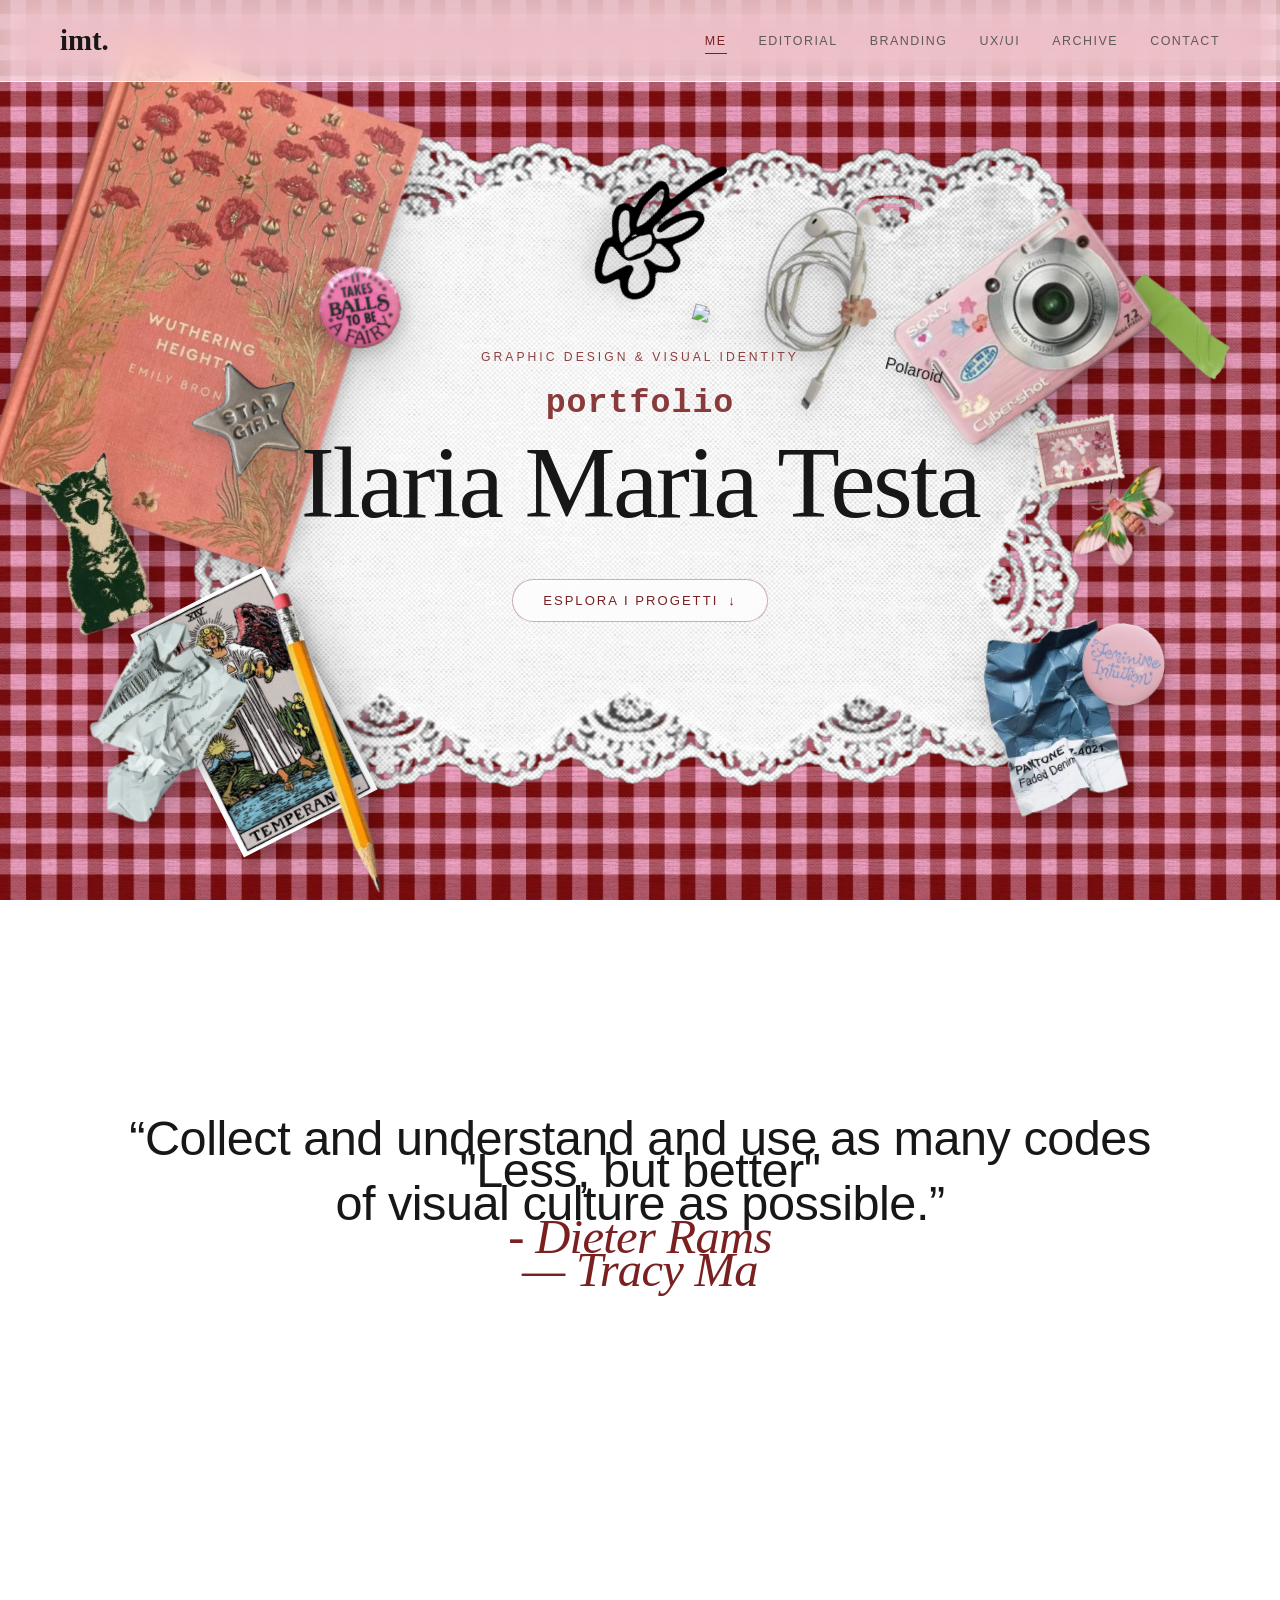
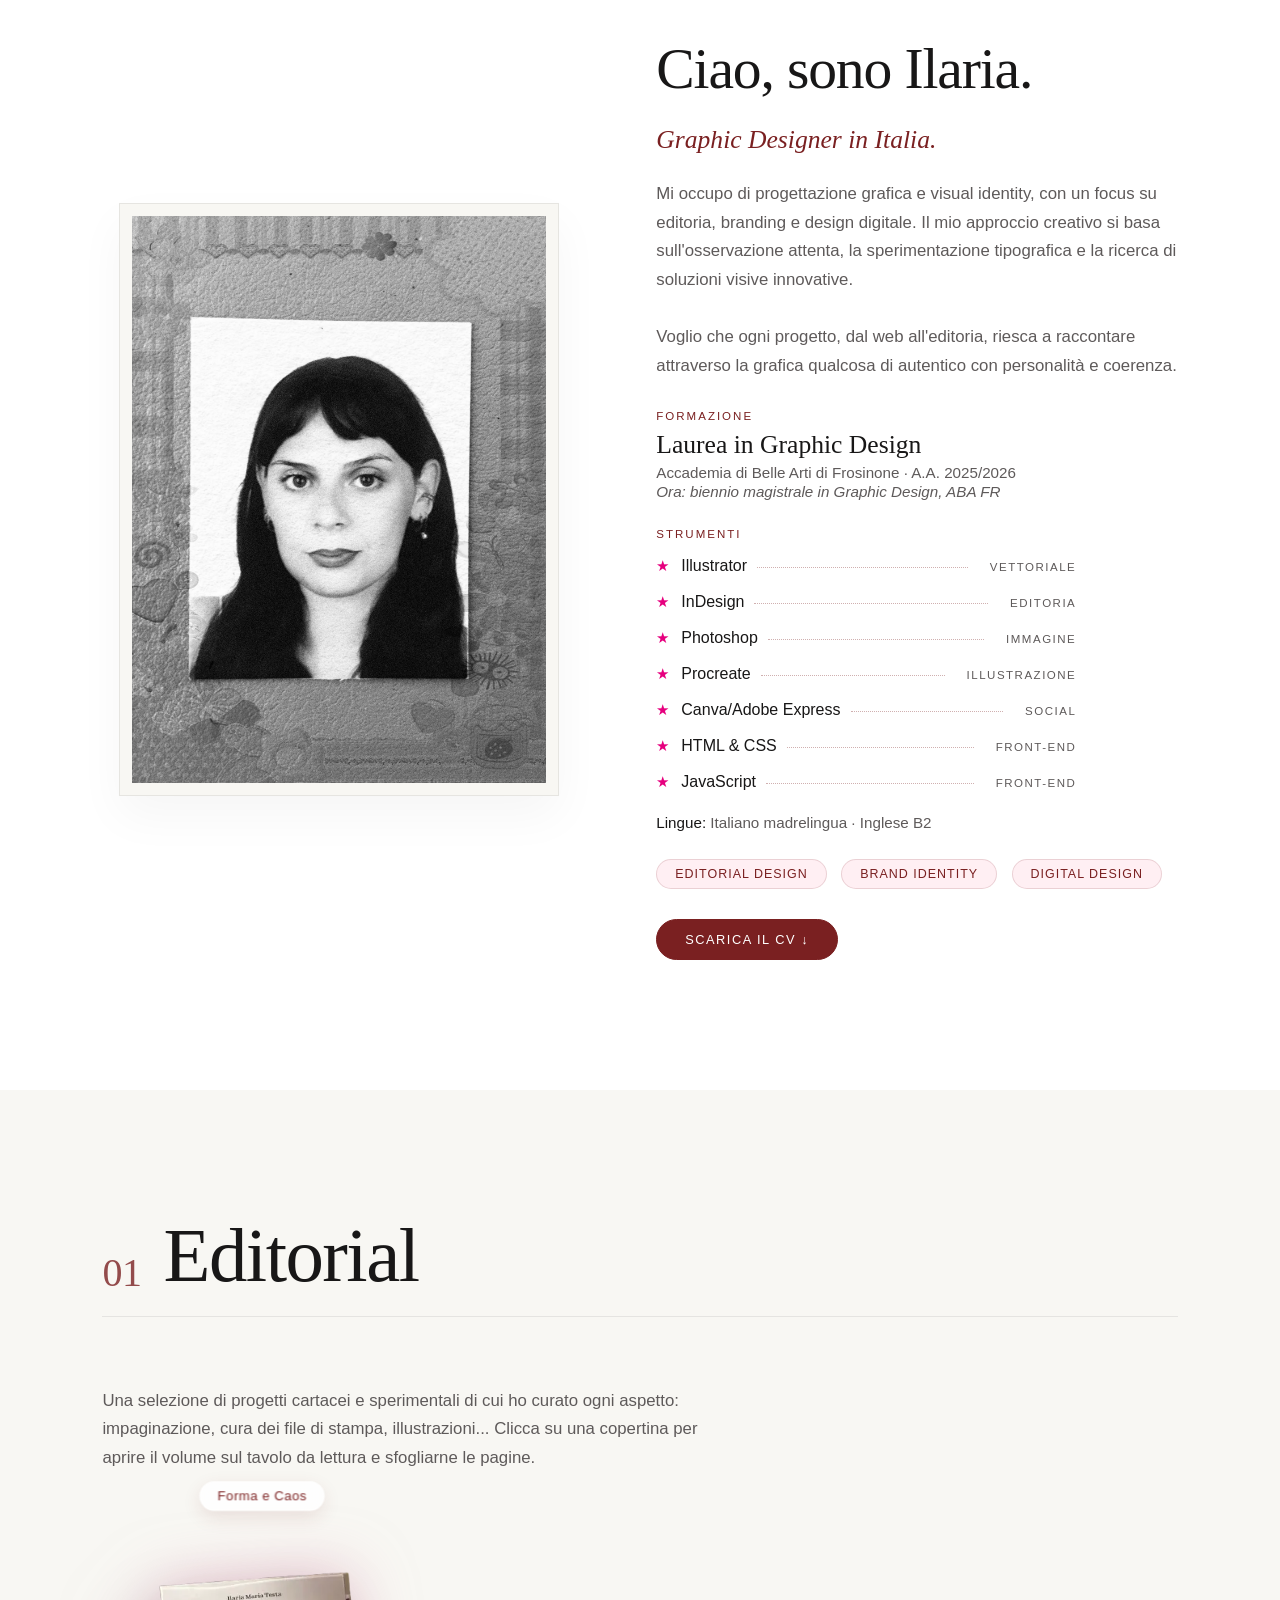
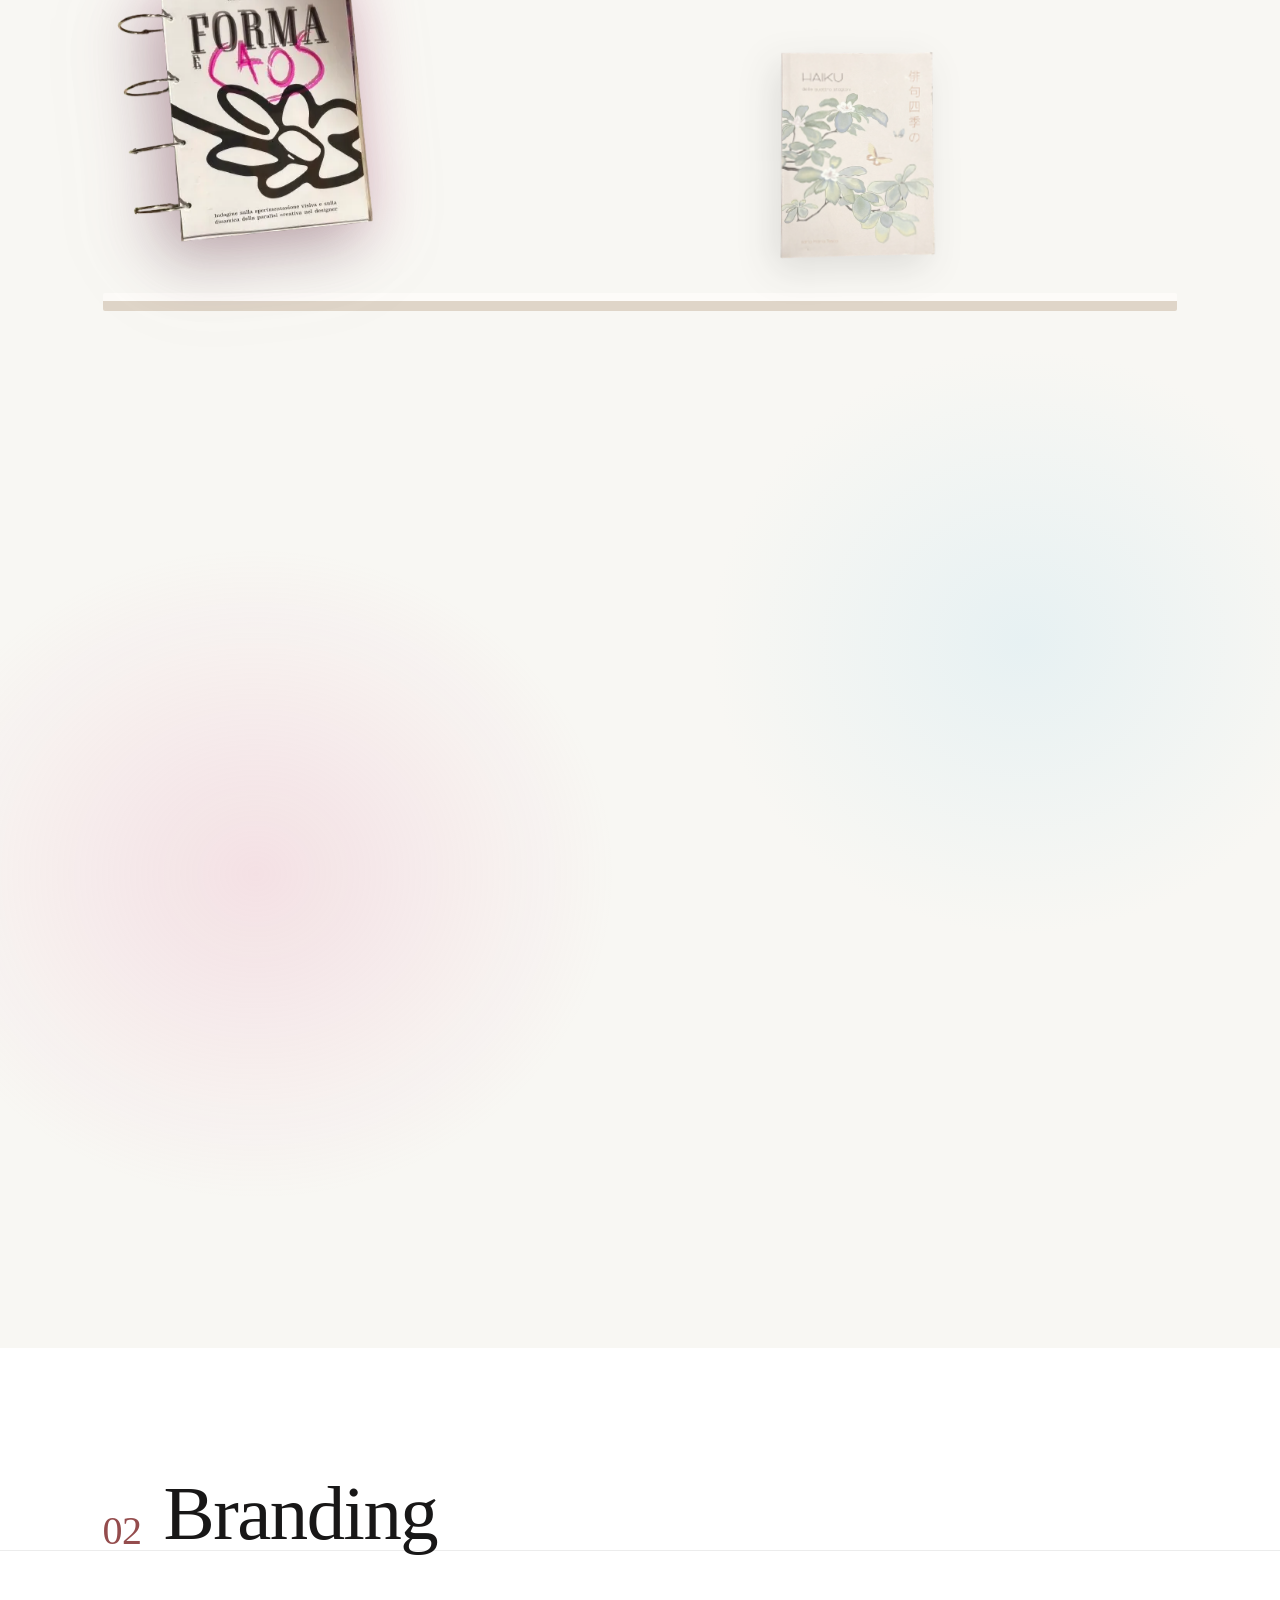
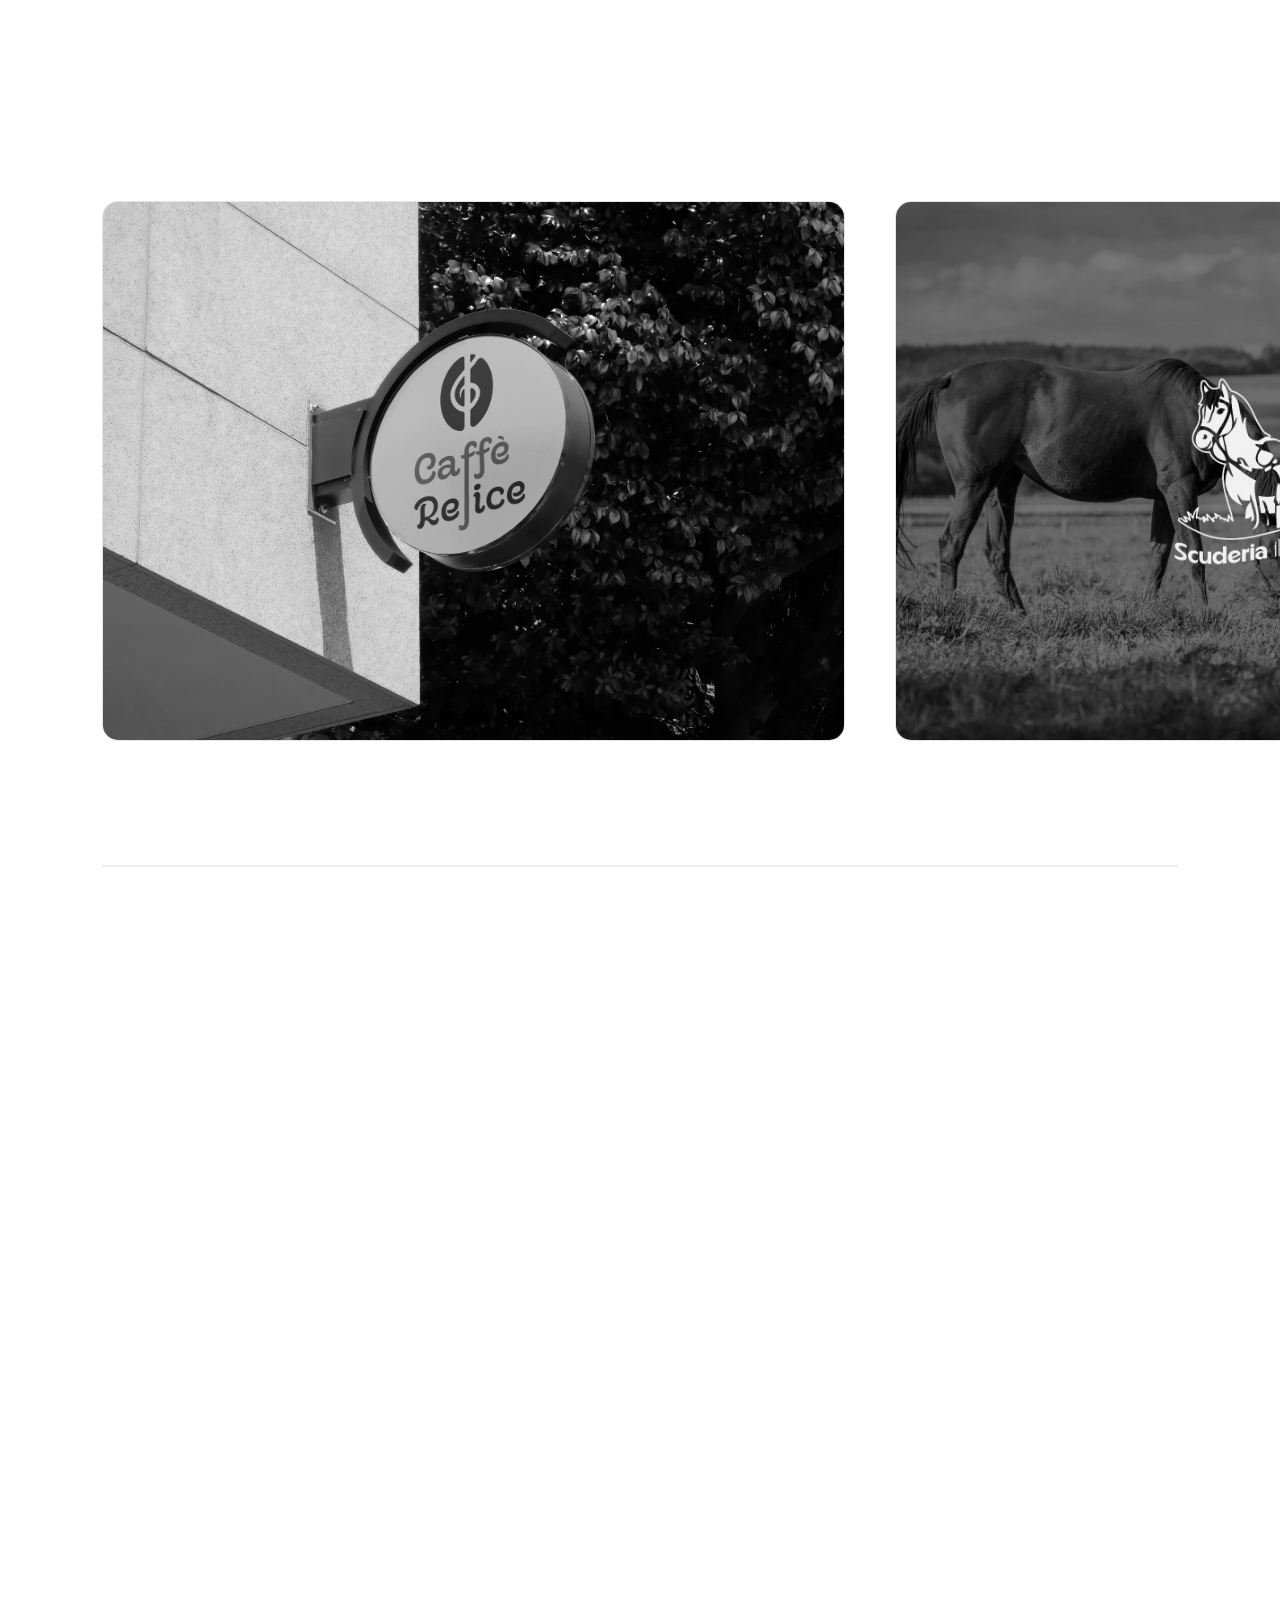
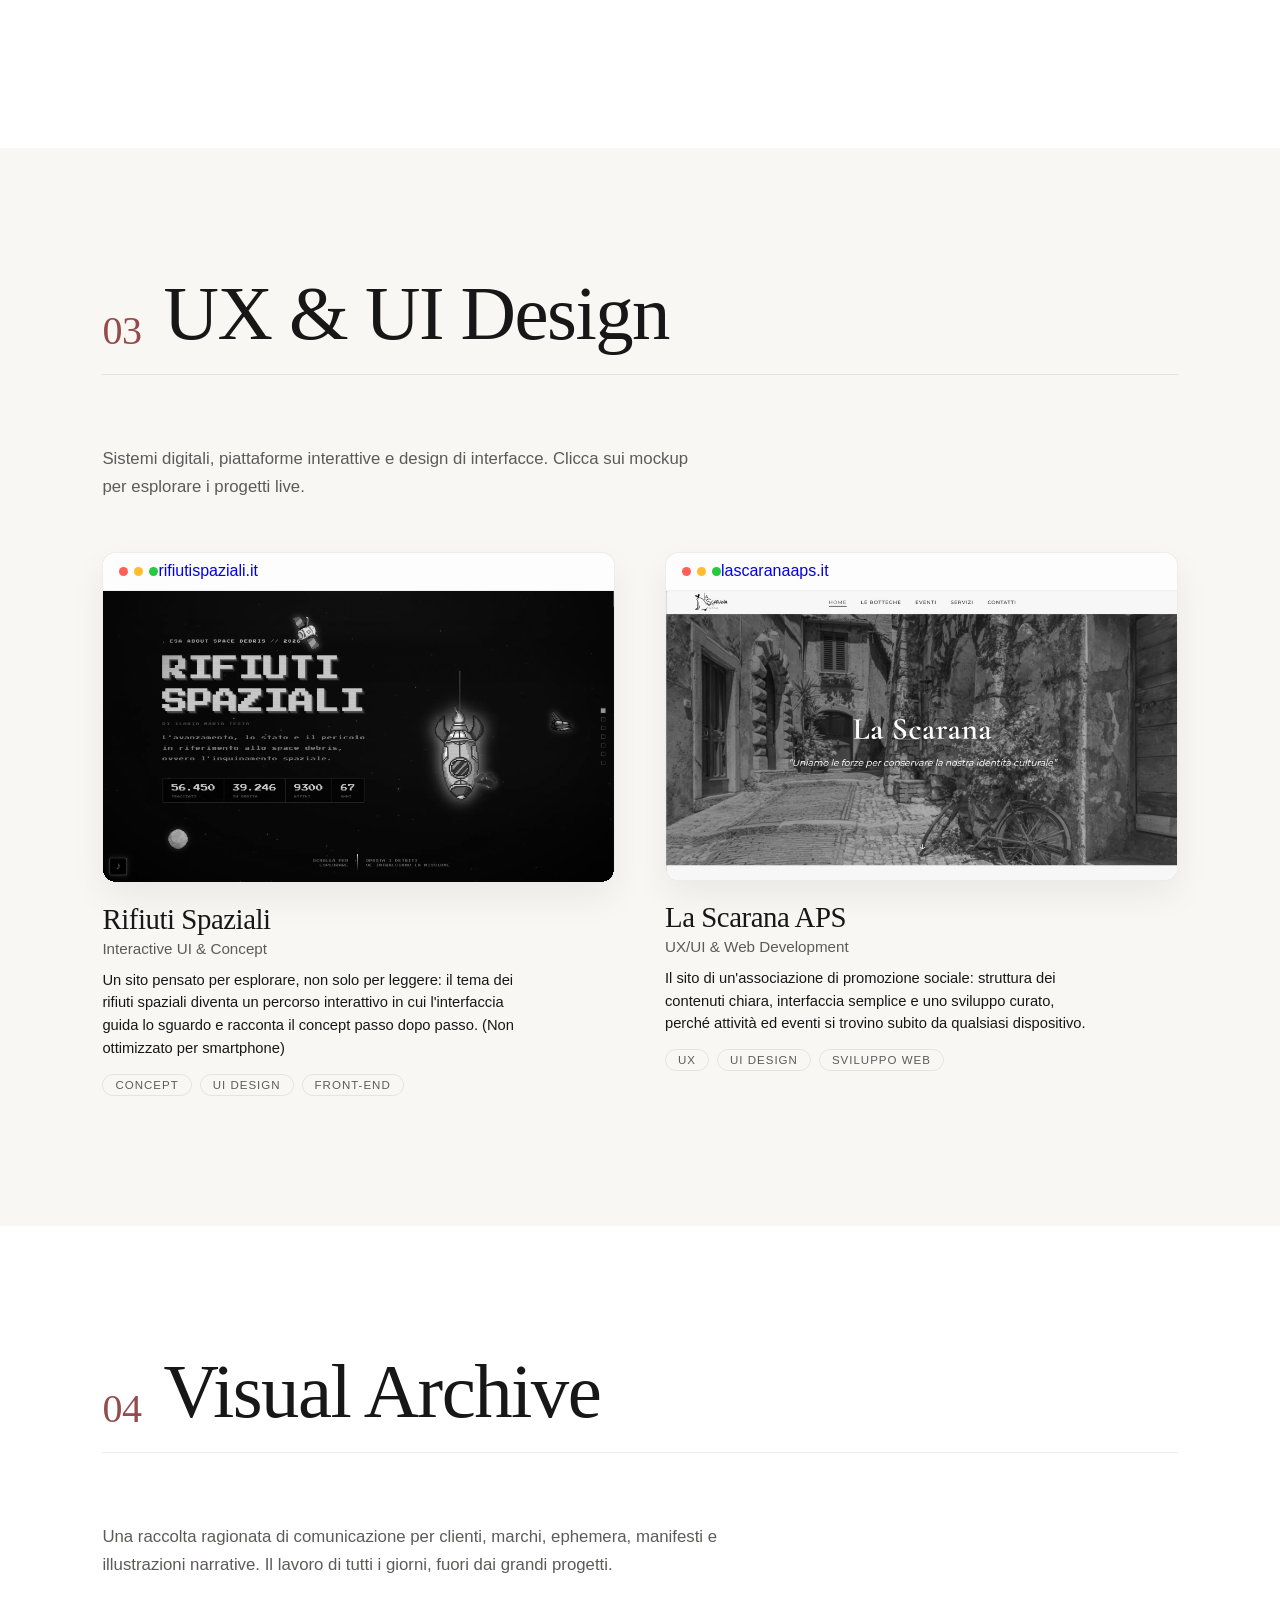
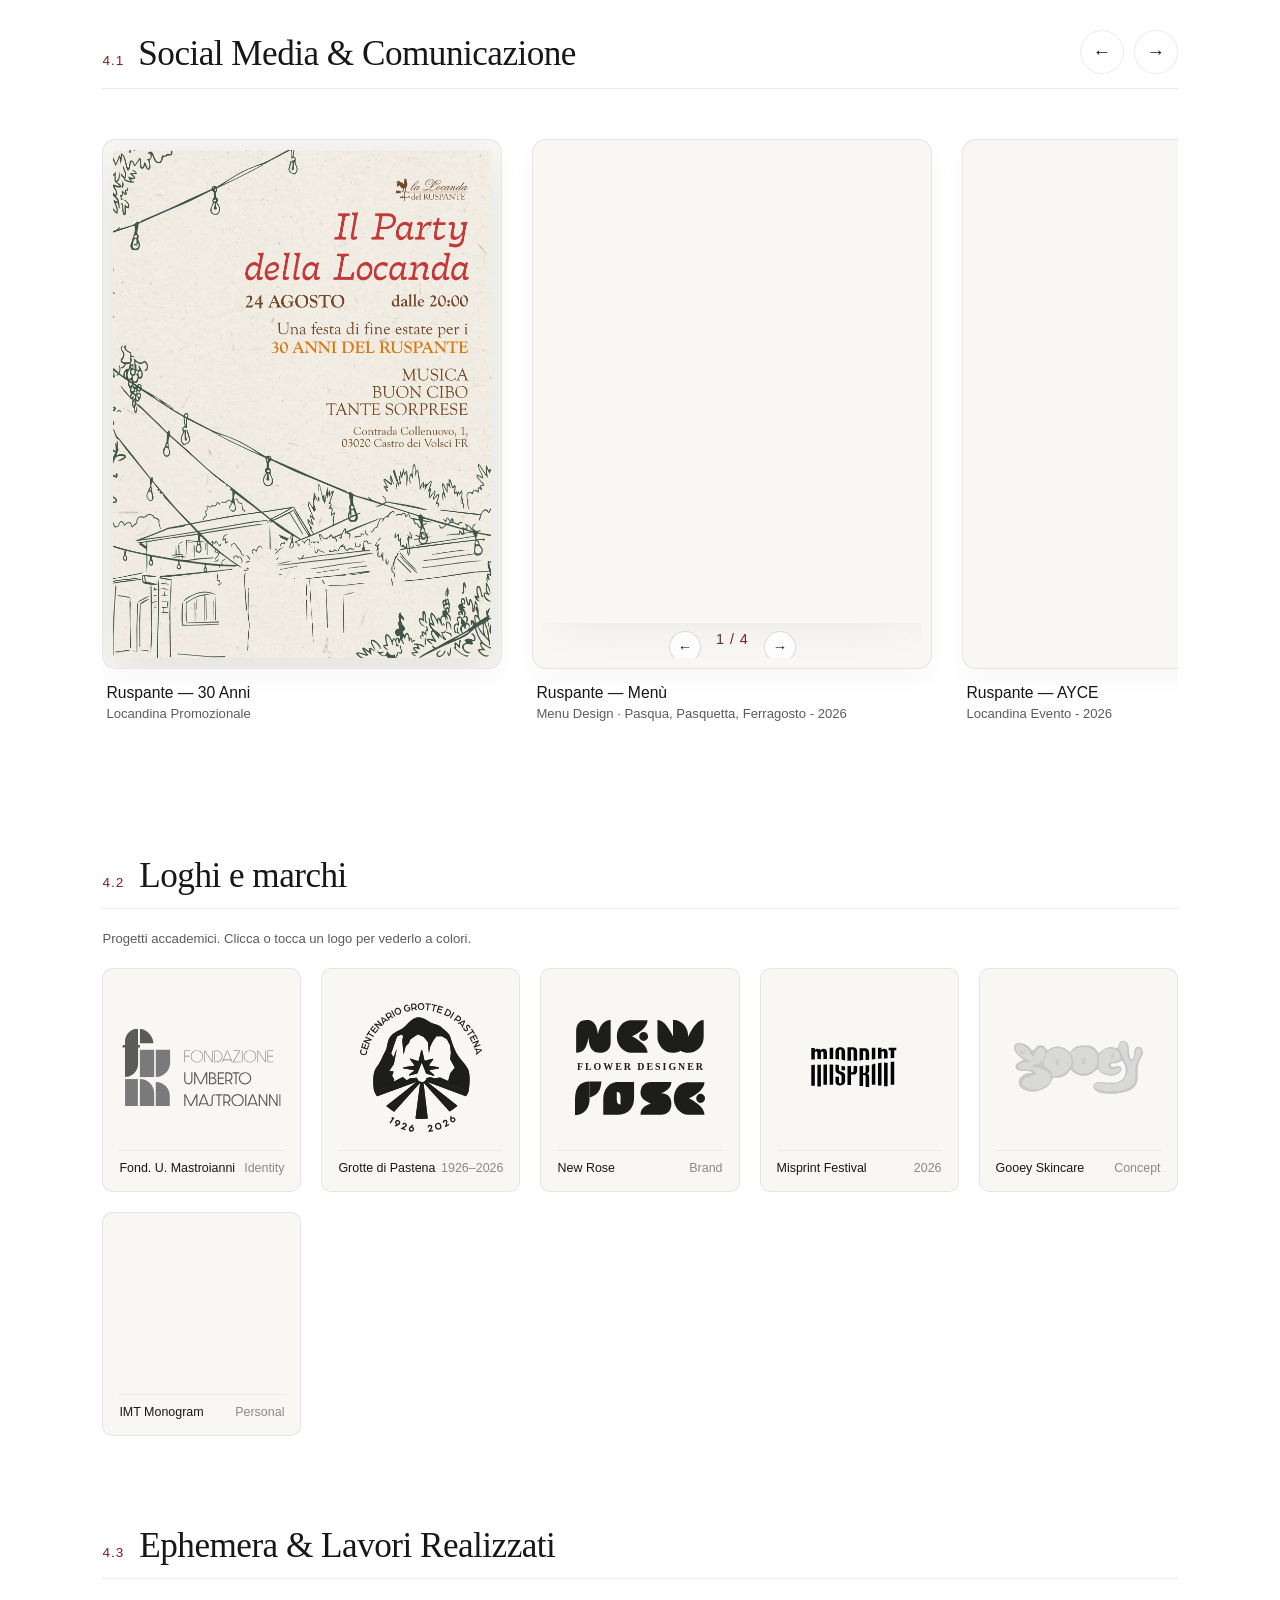
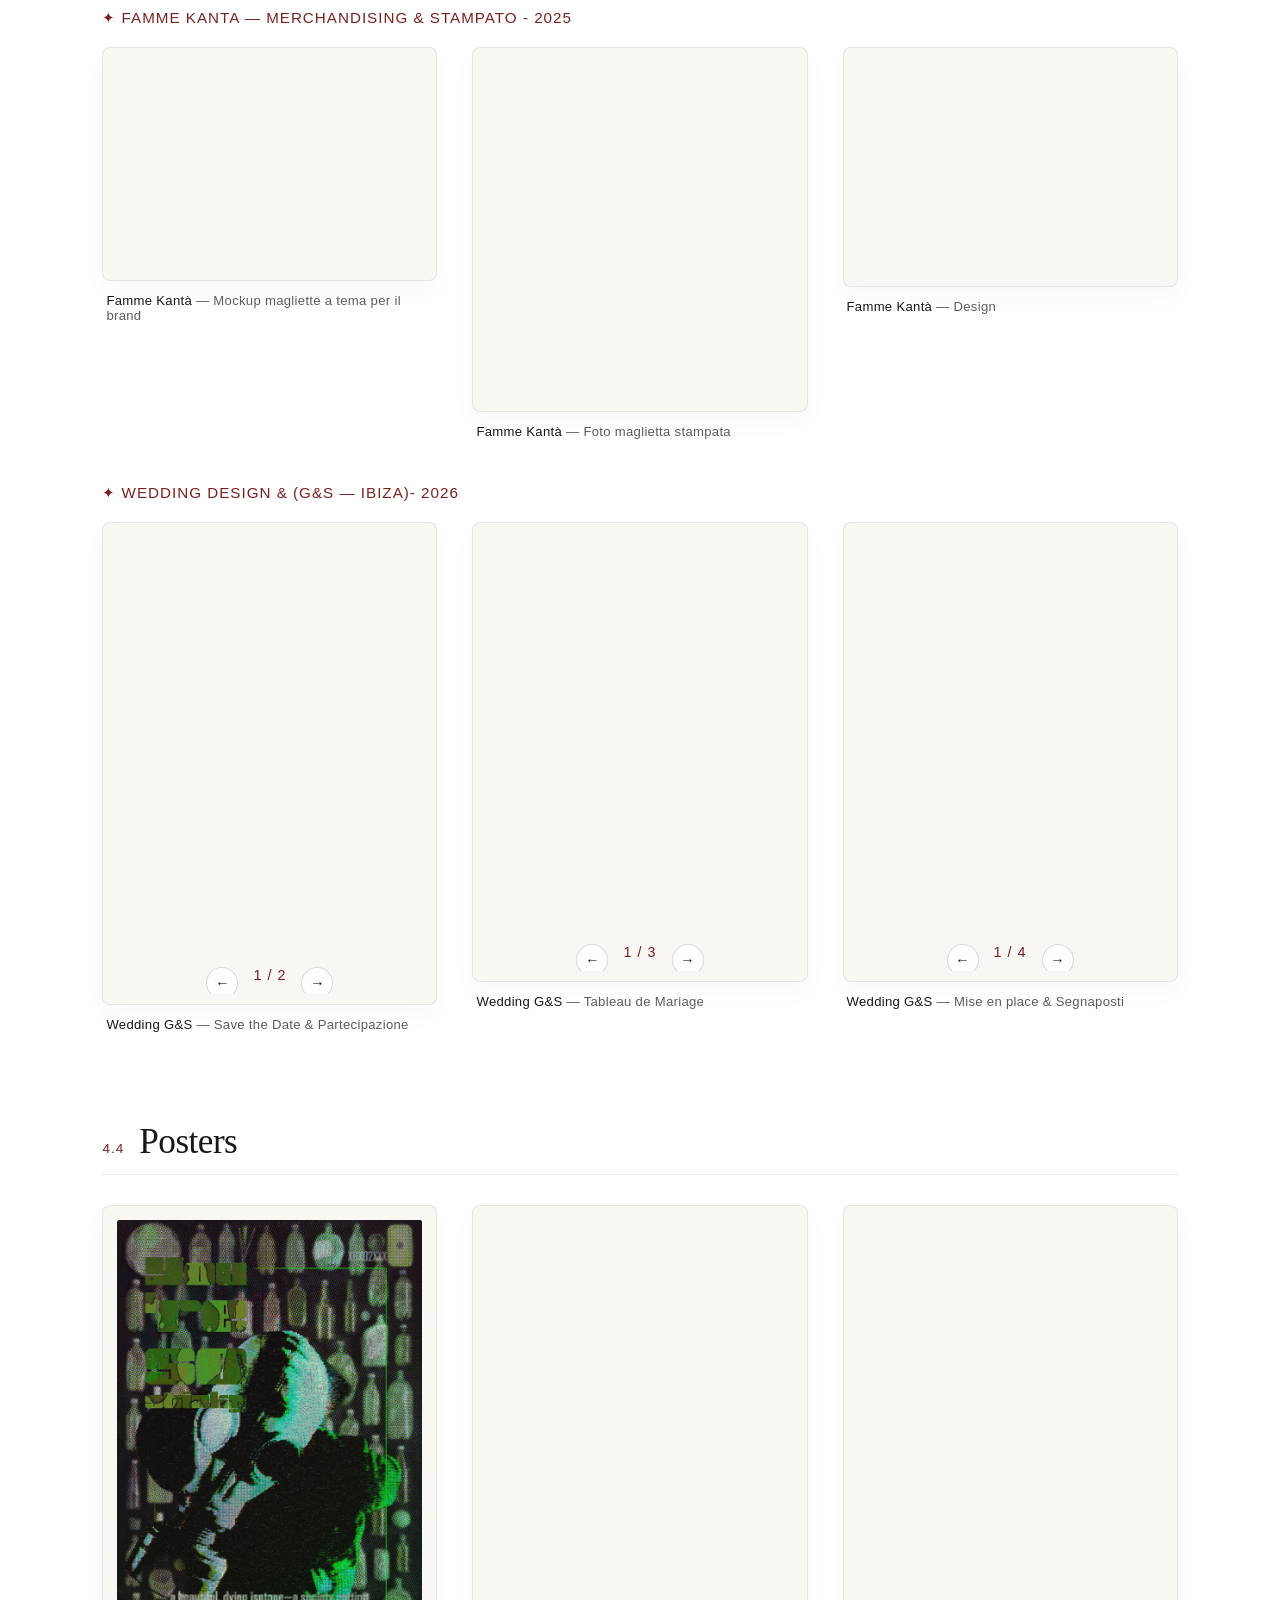
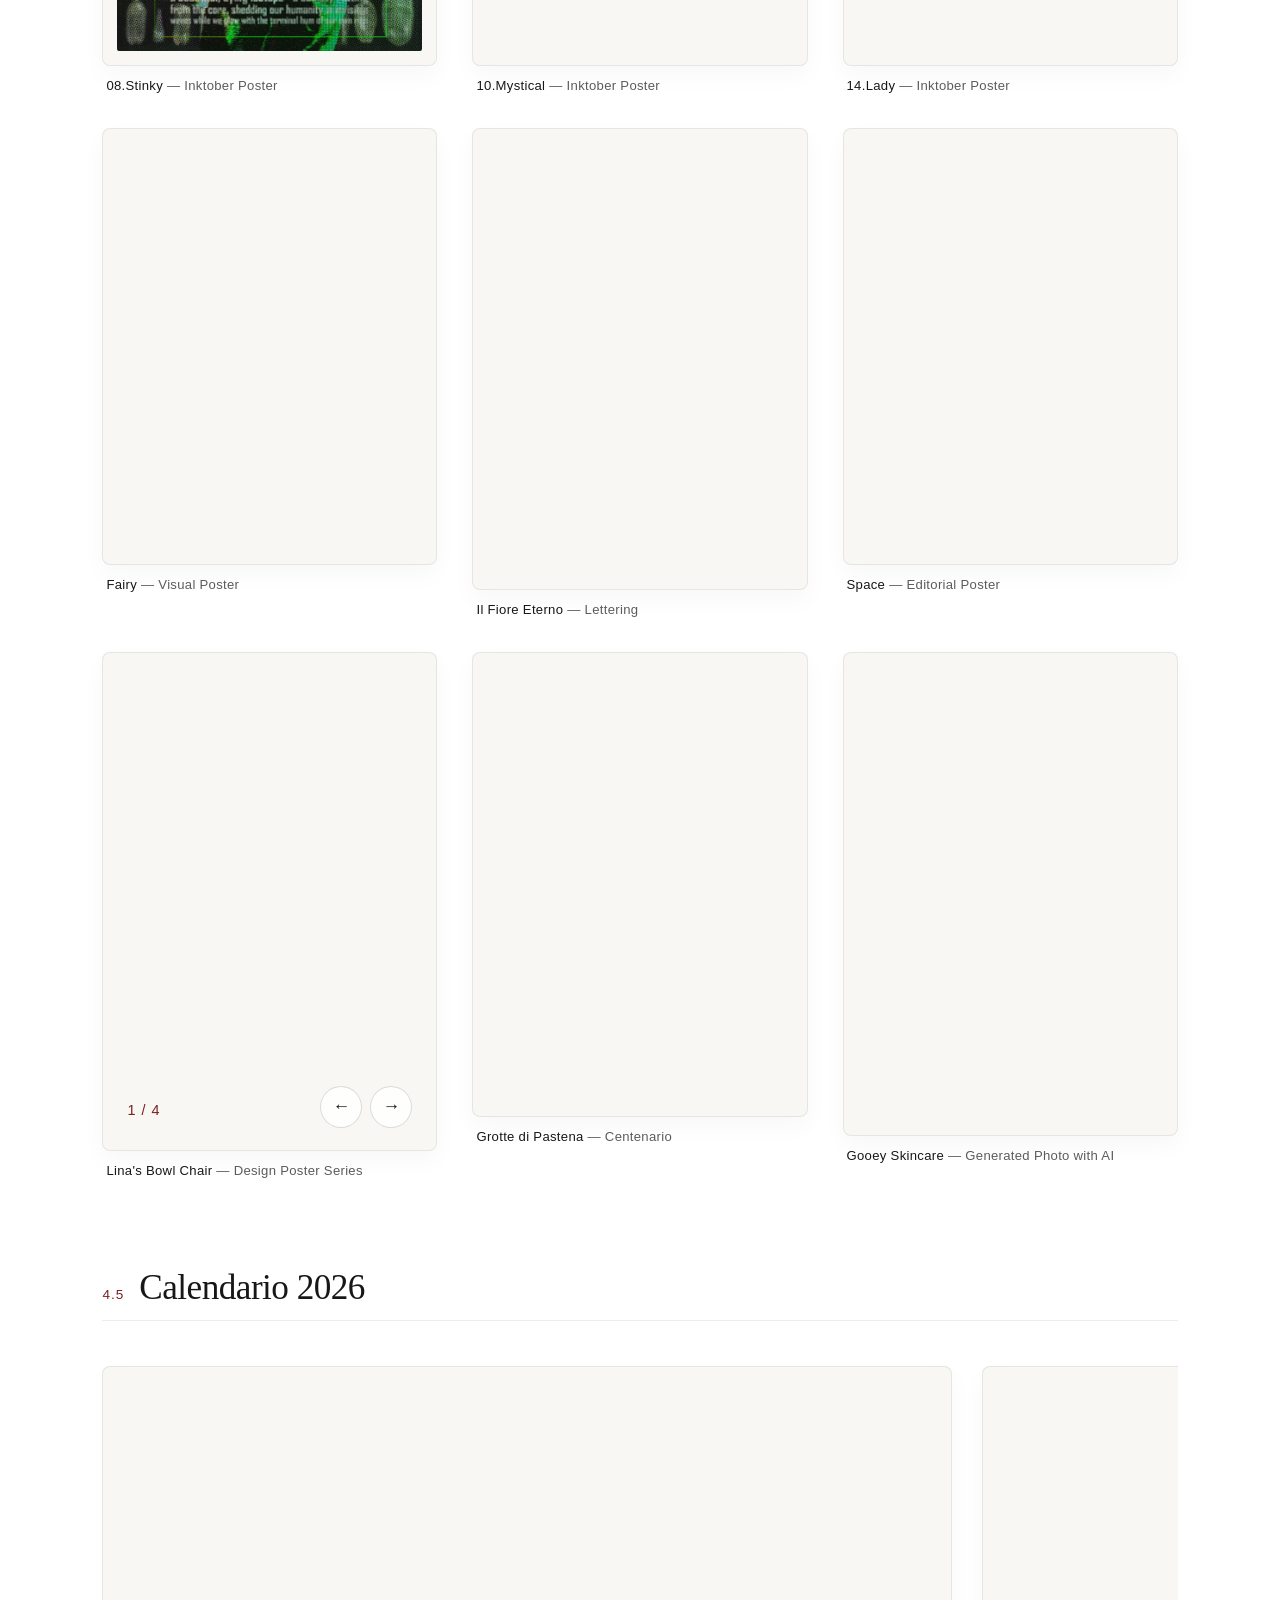
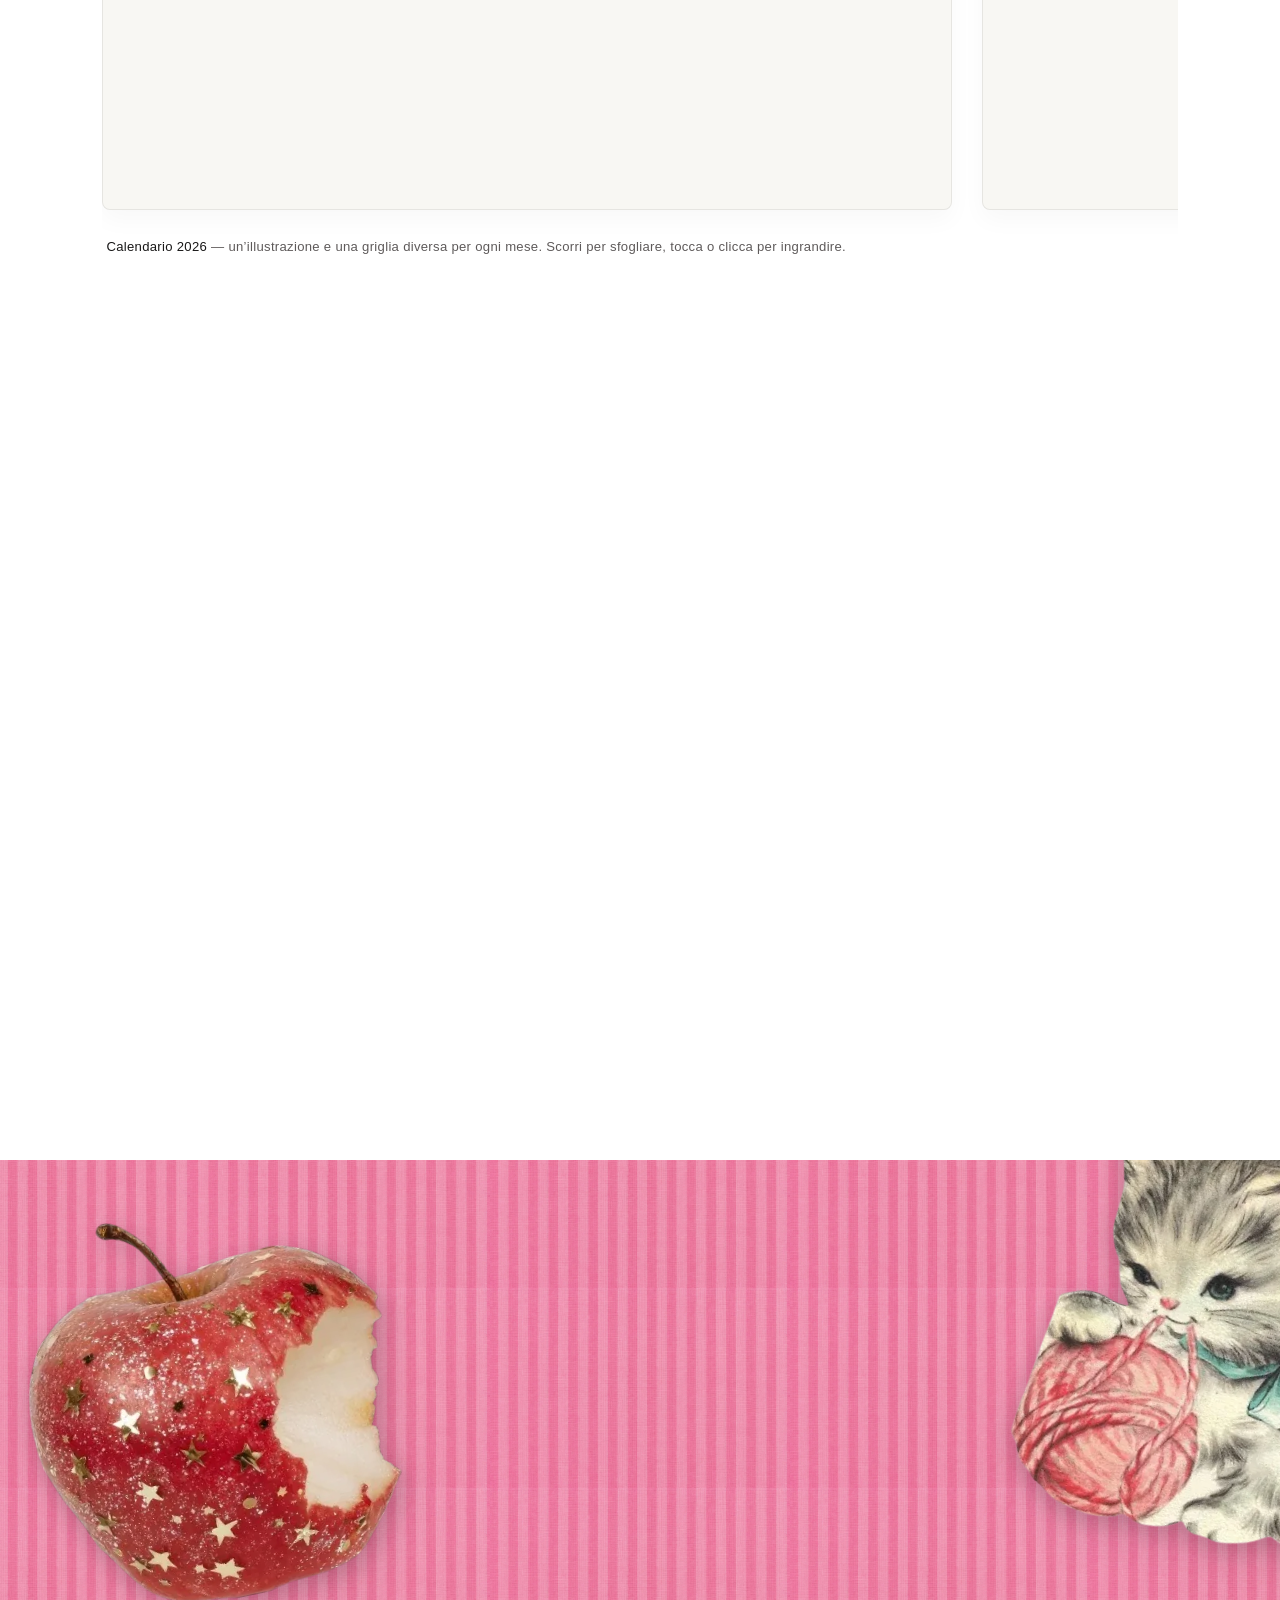
==== index.html @ 2bdc1ab8 "e" ====
<!DOCTYPE html>
<html lang="it">
<head>
    <meta charset="UTF-8">
    <meta name="viewport" content="width=device-width, initial-scale=1.0">
    <meta name="description" content="Portfolio di Ilaria Maria Testa, graphic designer: editorial, branding, visual identity e UX/UI.">
    <meta name="theme-color" content="#7A2021">
 
   <!-- Anteprima LinkedIn e social -->
<meta property="og:type" content="website">
<meta property="og:title" content="Ilaria Maria Testa | Portfolio">
<meta property="og:description" content="Graphic Design, Visual Identity & Digital Design.">
<meta property="og:url" content="https://ilariamariatesta.vercel.app/">

<meta property="og:image" content="https://ilariamariatesta.vercel.app/assets/ante.png">
<meta property="og:image:secure_url" content="https://ilariamariatesta.vercel.app/assets/ante.png">
<meta property="og:image:type" content="image/png">

<meta name="twitter:card" content="summary_large_image">
<meta name="twitter:image" content="https://ilariamariatesta.vercel.app/assets/ante.png">
    <title>Ilaria Maria Testa | Portfolio</title>
 
    <!-- Favicon -->
    <link rel="icon" type="image/png" href="assets/favicon.png" sizes="32x32">
 
    <!-- Adobe Fonts (Gimlet Display Condensed, Sofia Pro, Pixel Script) -->
    <link rel="preconnect" href="https://use.typekit.net" crossorigin>
    <link rel="stylesheet" href="https://use.typekit.net/iyq2gsr.css">
 
    <!-- Foglio di stile principale -->
    <link rel="stylesheet" href="style.css">
</head>
<body>
 
    <!-- ==========================================
         NAVIGAZIONE PRINCIPALE
         ========================================== -->
    <nav class="main-nav has-sections" aria-label="Sezioni del portfolio">
        <a href="#hero" class="logo">imt.</a>
        <div class="nav-links" id="nav-links">
            <a href="#me" class="nav-item">Me</a>
            <a href="#editorial" class="nav-item">Editorial</a>
            <a href="#branding" class="nav-item">Branding</a>
            <a href="#uxui" class="nav-item">UX/UI</a>
            <a href="#archive" class="nav-item">Archive</a>
            <a href="#contact" class="nav-item">Contact</a>
        </div>
        <button class="nav-toggle" aria-label="Apri menu" aria-expanded="false" aria-controls="nav-links">
            <span></span><span></span><span></span>
        </button>
    </nav>
    <div class="nav-scrim" id="nav-scrim" hidden></div>
 
    <!-- ==========================================
         HERO SECTION (La Scrivania Editoriale)
         ========================================== -->
  
    <header id="hero" class="hero-container">
        
        <!-- 1. CENTRINO (Ora è staccato dal testo e fa da sfondo) -->
        <div class="hero-centrino-underlay" aria-hidden="true">
            <img src="assets/hero/centrino.webp" alt="" decoding="async">
        </div>
        
        <!-- 2. TESTO -->
        <div class="hero-content">
            <p class="intro-tag">Graphic Design &amp; Visual Identity</p>
            <h1 class="big-title">
                <span class="pixel-portfolio">portfolio</span>
                <span class="gimlet-text">Ilaria Maria Testa</span>
            </h1>
            <a href="#editorial" class="hero-cta">Esplora i progetti <span aria-hidden="true">↓</span></a>
        </div>
 
 
        <!-- Scrivania Fluttuante con sticker disposti casualmente -->
        <div class="hero-desk" aria-hidden="true">
 
            <!-- 01. Spilla Star Girl -->
            <div class="desk-float item-stargirl">
                <div class="desk-bob">
                    <img decoding="async" class="floating-img desk-shape shape-stargirl" data-speed="1.8" src="assets/hero/star-removebg-preview.webp" alt="">
                </div>
            </div>
 
            <!-- 02. Libro Wuthering Heights -->
            <div class="desk-float item-wuthering">
                <div class="desk-bob">
                    <img decoding="async" class="floating-img desk-shape shape-wuthering" data-speed="-1.2" src="assets/hero/book-removebg-preview.webp" alt="">
                </div>
            </div>
 
            <!-- 03. Francobollo floreale -->
            <div class="desk-float item-stamp">
                <div class="desk-bob">
                    <img loading="lazy" decoding="async" class="floating-img desk-shape shape-stamp" data-speed="2.4" src="assets/hero/fran-removebg-preview.webp" alt="">
                </div>
            </div>
 
            <!-- 04. Pantone Faded Denim -->
            <div class="desk-float item-pantone">
                <div class="desk-bob">
                    <img decoding="async" class="floating-img desk-shape shape-pantone" data-speed="-2" src="assets/hero/pantone-removebg-preview.webp" alt="">
                </div>
            </div>
 
            <!-- 07. Scarabocchio fiore -->
            <div class="desk-float item-doodle">
                <div class="desk-bob">
                    <img loading="lazy" decoding="async" class="floating-img desk-shape shape-doodle" data-speed="2" src="assets/hero/risorsa-1.webp" alt="">
                </div>
            </div>
 
            <!-- 08. Fotocamera Pink Cyber-shot -->
            <div class="desk-float item-camera">
                <div class="desk-bob">
                    <img decoding="async" class="floating-img desk-shape shape-camera" data-speed="1.5" src="assets/hero/shape-camera.webp" alt="">
                </div>
            </div>
 
            <!-- 09. Nastro Adesivo Verde -->
            <div class="desk-float item-tape">
                <div class="desk-bob">
                    <img decoding="async" class="floating-img desk-shape shape-tape" data-speed="-1.4" src="assets/hero/shape-tape.webp" alt="">
                </div>
            </div>
 
            <!-- 10. Falena Rosa e Verde -->
            <div class="desk-float item-moth">
                <div class="desk-bob">
                    <img loading="lazy" decoding="async" class="floating-img desk-shape shape-moth" data-speed="1.9" src="assets/hero/shape-moth.webp" alt="">
                </div>
            </div>
 
            <!-- 11. Matita Gialla -->
            <div class="desk-float item-pencil">
                <div class="desk-bob">
                    <img decoding="async" class="floating-img desk-shape shape-pencil" data-speed="-1.8" src="assets/hero/shape-pencil.webp" alt="">
                </div>
            </div>
 
            <!-- 12. Temperance -->
            <div class="desk-float item-star">
                <div class="desk-bob">
                    <img loading="lazy" decoding="async" class="floating-img desk-shape shape-star" data-speed="2.2" src="assets/hero/temperancr.jpg" alt="">
                </div>
            </div>
 
            <!-- 13. Gattino a China -->
            <div class="desk-float item-kitten">
                <div class="desk-bob">
                    <img decoding="async" class="floating-img desk-shape shape-kitten" data-speed="-1.1" src="assets/hero/shape-kitten.webp" alt="">
                </div>
            </div>
 
            <!-- 15. Polaroid -->
            <div class="desk-float item-polaroid">
                <div class="desk-bob">
                    <img decoding="async" class="floating-img desk-shape shape-polaroid" data-speed="-1.3" src="assets/hero/polaroid.png" alt="Polaroid">
                </div>
            </div>
 
            <!-- 16. Scontrino -->
            <div class="desk-float item-receipt">
                <div class="desk-bob">
                    <img loading="lazy" decoding="async" class="floating-img desk-shape shape-receipt" data-speed="1.7" src="assets/hero/scontrino.webp" alt="Scontrino stropicciato">
                </div>
            </div>
 
            <!-- 17. Cuffiette -->
            <div class="desk-float item-earphones">
                <div class="desk-bob">
                    <img loading="lazy" decoding="async" class="floating-img desk-shape shape-earphones" data-speed="-1.5" src="assets/hero/cuffie.webp" alt="Cuffiette aggrovigliate">
                </div>
            </div>
 
            <!-- 18. Spilla Fairy -->
            <div class="desk-float item-fairy">
                <div class="desk-bob">
                    <img loading="lazy" decoding="async" class="floating-img desk-shape shape-fairy" data-speed="2.1" src="assets/hero/fairy.webp" alt="Spilla Fairy">
                </div>
            </div>
 
            <!-- 19. Spilla Fem -->
            <div class="desk-float item-fem">
                <div class="desk-bob">
                    <img loading="lazy" decoding="async" class="floating-img desk-shape shape-fem" data-speed="-1.8" src="assets/hero/fem.webp" alt="Spilla Fem">
                </div>
            </div>
        </div>
 
    </header>
 
   <!-- ==========================================
         MANIFESTO & ABOUT ME
         ========================================== -->
    <section class="section-padding manifesto-section">
        <h2 class="manifesto-text reveal" id="dynamic-quote">
            <span class="quote-item is-active">“Collect and understand and use as many codes of visual culture as possible.” <br>
            <span class="italic-accent"> — Tracy Ma</span></span>
        </h2>
    </section>
 
    <section id="me" class="section-padding me-layout">
        <div class="me-image">
            <div class="image-frame reveal">
                <img width="1314" height="1800" loading="lazy" decoding="async" src="assets/hero/ilaria.webp" alt="Ritratto di Ilaria Maria Testa">
            </div>
        </div>
        <div class="me-text reveal">
            <h2 class="section-title">Ciao, sono Ilaria.</h2>
            <h3 class="subtitle">Graphic Designer in Italia.</h3>
            <p class="body-text">
                Mi occupo di progettazione grafica e visual identity, con un focus su editoria, branding e design digitale. Il mio approccio creativo si basa sull'osservazione attenta, la sperimentazione tipografica e la ricerca di soluzioni visive innovative.
                <br><br>
               Voglio che ogni progetto, dal web all'editoria, riesca a raccontare attraverso la grafica qualcosa di autentico con personalità e coerenza.
            </p>
            <div class="edu-block">
                <span class="edu-label">Formazione</span>
                <p class="edu-title">Laurea in Graphic Design</p>
                <p class="edu-meta">Accademia di Belle Arti di Frosinone &middot; A.A. 2025/2026</p>
                <p class="edu-meta edu-next">Ora: biennio magistrale in Graphic Design, ABA FR</p>
            </div>

            <div class="skills-block">
                <span class="edu-label">Strumenti</span>
                <ul class="skills-list">
                    <li class="skill-row"><span class="skill-name">Illustrator</span><span class="skill-area">Vettoriale</span></li>
                    <li class="skill-row"><span class="skill-name">InDesign</span><span class="skill-area">Editoria</span></li>
                    <li class="skill-row"><span class="skill-name">Photoshop</span><span class="skill-area">Immagine</span></li>
                    <li class="skill-row"><span class="skill-name">Procreate</span><span class="skill-area">Illustrazione</span></li>
                    <li class="skill-row"><span class="skill-name">Canva/Adobe Express</span><span class="skill-area">Social</span></li>
                    <li class="skill-row"><span class="skill-name">HTML &amp; CSS</span><span class="skill-area">Front-end</span></li>
                    <li class="skill-row"><span class="skill-name">JavaScript</span><span class="skill-area">Front-end</span></li>
                </ul>
                <p class="edu-meta skills-langs"><strong>Lingue:</strong> Italiano madrelingua &middot; Inglese B2</p>
            </div>

            <div class="tags-container">
                <span class="tag">Editorial Design</span>
                <span class="tag">Brand Identity</span>
                <span class="tag">Digital Design</span>
            </div>

            <a class="cv-btn" href="assets/CV_Ilaria_Maria_Testa.pdf" target="_blank" rel="noopener" download>Scarica il CV <span aria-hidden="true">↓</span></a>
        </div>
    </section>
 
    <!-- ==========================================
         01. EDITORIAL
         ========================================== -->
    <section id="editorial" class="section-padding bg-paper">
        <div class="section-header reveal">
            <span class="idx">01</span>
            <h2>Editorial</h2>
        </div>
 
        <p class="body-text reveal" style="max-width: 600px; margin-bottom: 40px;">
            Una selezione di progetti cartacei e sperimentali di cui ho curato ogni aspetto: impaginazione, cura dei file di stampa, illustrazioni... Clicca su una copertina per aprire il volume sul tavolo da lettura e sfogliarne le pagine.
        </p>
 
        <p class="editorial-swipe-hint"><span aria-hidden="true">↔</span> Scorri le copertine per esplorare i libri</p>

        <!-- MENSOLA DELLE COPERTINE -->
        <div class="bookshelf-container reveal">
            <div class="bookshelf-track" role="tablist" aria-label="Progetti editoriali">
 
                <div class="book-item active" role="tab" tabindex="0" aria-selected="true" data-target="book-tesi" data-title="Forma e Caos">
                    <img width="552" height="452" loading="lazy" decoding="async" src="assets/editorial/tesi/copertinatesi.webp" alt="Copertina della tesi di laurea Forma e Caos">
                </div>
 
                <div class="book-item" role="tab" tabindex="0" aria-selected="false" data-target="book-citta" data-title="Città Fantasma">
                    <img width="1468" height="1101" loading="lazy" decoding="async" src="assets/editorial/citta/copertinacitta.webp" alt="Copertina di Città Fantasma">
                </div>
 
                <div class="book-item" role="tab" tabindex="0" aria-selected="false" data-target="book-haiku" data-title="Haiku">
                    <img width="1200" height="1600" loading="lazy" decoding="async" src="assets/editorial/haiku/copertinahaiku.webp" alt="Copertina di Haiku">
                </div>
 
                <div class="book-item" role="tab" tabindex="0" aria-selected="false" data-target="book-erbario" data-title="Erbario Tascabile">
                    <img width="1200" height="1600" loading="lazy" decoding="async" src="assets/editorial/erbario/copertinaerbario.webp" alt="Copertina di Erbario Tascabile">
                </div>
 
            </div>
        </div>
 
        <!-- TAVOLO DA LETTURA -->
        <div class="reading-table reveal" id="reading-table">
 
            <!-- Dettaglio Tesi -->
            <div id="book-tesi" class="book-detail-pane active" role="tabpanel">
                <div class="book-info">
                    <h3 class="ed-project-title">Forma e Caos</h3>
                    <span class="ed-project-type">Tesi di Laurea / Experimental Book Design</span>
                    <p class="body-text">
                        Indagine sulla sperimentazione visiva e sulla dinamica della paralisi creativa nel designer Perché sperimentare è così difficile? Vale ancora la pena farlo? Partendo da un’osservazione sulla propria pratica professionale, la tesi indaga il paradosso del designer contemporaneo che è immerso in un flusso infinito di immagini tendendo a ripiegare su soluzioni sicure, quelle che l’algoritmo ha già reso familiari. Attraverso la teoria del gioco e della creatività (Huizinga, Munari, Csíkszentmihályi), la storia delle avanguardie grafiche e la critica all’estetica del “levigato” (Han, Chayka), il lavoro individua nel vincolo autoimposto, nell’errore come risorsa e nel processo reso visibile un possibile metodo per riattivare la sperimentazione. Otto graphic designer contemporanei ne testimoniano la pratica quotidiana. Tutto ciò viene espresso poi nel progetto editoriale che vuole rappresentare la mia sperimentazione personale.
                    </p>
                </div>
 
                <div class="page-slider-container">
                    <div class="page-slider">
                        <div class="page-slider-wrapper">
                            <img width="1600" height="1311" loading="lazy" decoding="async" data-src="assets/editorial/tesi/tesipg4.webp" alt="Impaginazione interna, Sperimentare è difficile" class="book-page zoomable">
                        </div>
                        <div class="page-slider-wrapper">
                            <img width="1600" height="1311" loading="lazy" decoding="async" data-src="assets/editorial/tesi/tesipg.webp" alt="Impaginazione interna, pagina 1" class="book-page zoomable">
                        </div>
                        <div class="page-slider-wrapper">
                            <img width="1600" height="1311" loading="lazy" decoding="async" data-src="assets/editorial/tesi/tesipg1.webp" alt="Impaginazione interna, spread Karel Martens" class="book-page zoomable">
                        </div>
                        <div class="page-slider-wrapper">
                            <img width="1600" height="1311" loading="lazy" decoding="async" data-src="assets/editorial/tesi/tesipg2.webp" alt="Impaginazione interna, spread April Greiman" class="book-page zoomable  ">
                        </div>
                        <div class="page-slider-wrapper">
                            <img width="1600" height="1311" loading="lazy" decoding="async" data-src="assets/editorial/tesi/tesipg3.webp" alt="Impaginazione interna, La dittatura del levigato" class="book-page zoomable">
                        </div>
                        <div class="page-slider-wrapper">
                            <img width="1600" height="1311" loading="lazy" decoding="async" data-src="assets/editorial/tesi/tesi-retro.webp" alt="Retro della tesi Forma e Caos" class="book-page zoomable">
                        </div>
                        
                    </div>
 
                    <button class="page-btn prev-page" aria-label="Pagina precedente">←</button>
                    <button class="page-btn next-page" aria-label="Pagina successiva">→</button>
                    <div class="page-counter" aria-live="polite">1 / 6</div>
                </div>
            </div>
 
               <!-- Dettaglio Città Fantasma -->
<div id="book-citta" class="book-detail-pane" role="tabpanel">
    <div class="book-info">
        <h3 class="ed-project-title">Città Fantasma</h3>
        <span class="ed-project-type">Photobook / Saggistica Visiva</span>
        <p class="body-text">
            Un viaggio visivo attraverso luoghi abbandonati e memorie dimenticate. La copertina è stata rilegata con dei fili che vogliono imitare la mappa di una città, esaltando l'atmosfera spettrale e silenziosa di questi luoghi sospesi nel tempo.
        </p>
    </div>

    <div class="page-slider-container">
        <div class="page-slider">
            <div class="page-slider-wrapper">
                <img width="1440" height="1440" loading="lazy" decoding="async" src="assets/editorial/citta/duecit.webp" alt="Copertina Città Fantasma" class="book-page zoomable">
            </div>
            <div class="page-slider-wrapper">
                <img width="1440" height="1440" loading="lazy" decoding="async" data-src="assets/editorial/citta/cittap1.webp" alt="Indice illustrato del libro" class="book-page zoomable">
            </div>
            <div class="page-slider-wrapper">
                <img width="1440" height="1440" loading="lazy" decoding="async" data-src="assets/editorial/citta/cittap2.webp" alt="Spread Houtouwan, Cina" class="book-page zoomable">
            </div>
            <div class="page-slider-wrapper">
                <img width="1440" height="1440" loading="lazy" decoding="async" data-src="assets/editorial/citta/cittap3.webp" alt="Spread Hashima, Giappone" class="book-page zoomable">
            </div>
            <div class="page-slider-wrapper">
                <img width="1440" height="1440" loading="lazy" decoding="async" data-src="assets/editorial/citta/cittap4.webp" alt="Spread di Città Fantasma, pagina 4" class="book-page zoomable">
            </div>
            <div class="page-slider-wrapper">
                <img width="1440" height="1440" loading="lazy" decoding="async" data-src="assets/editorial/citta/cittap5.webp" alt="Spread di Città Fantasma, pagina 5" class="book-page zoomable">
            </div>
            <div class="page-slider-wrapper">
                <img width="1440" height="1440" loading="lazy" decoding="async" data-src="assets/editorial/citta/duecit1.webp" alt="Città Fantasma: copertina con i fili, dettaglio" class="book-page   zoomable">
            </div>
            <div class="page-slider-wrapper">
                <img width="1440" height="1440" loading="lazy" decoding="async" data-src="assets/editorial/citta/duecit2.webp" alt="Città Fantasma: copertina con i fili, vista d'insieme" class="book-page  zoomable">
            </div>
        </div>

        <button class="page-btn prev-page" aria-label="Pagina precedente">←</button>
        <button class="page-btn next-page" aria-label="Pagina successiva">→</button>
        <div class="page-counter" aria-live="polite">1 / 8</div>
    </div>
</div>
 
            <!-- Dettaglio Haiku -->
            <div id="book-haiku" class="book-detail-pane" role="tabpanel">
                <div class="book-info">
                    <h3 class="ed-project-title">Haiku delle quattro stagioni</h3>
                    <span class="ed-project-type">Libro Illustrato</span>
                    <p class="body-text">Un libro diviso tra immagini evocative degli haiku divisi secondo le quattro stagioni. I colori e le composizioni seguono il ritmo degli haiku stessi. È un viaggio sensoriale che accompagna il lettore attraverso le emozioni e i paesaggi della natura, accompagnato da testi in italiano, giapponese e in kanji.</p>
                </div>
 
                <div class="page-slider-container">
                    <div class="page-slider">
                        <div class="page-slider-wrapper">
                            <img width="1600" height="1127" loading="lazy" decoding="async" data-src="assets/editorial/haiku/haiku-pg1.webp" alt="Haiku di Matsuo Basho: lo stagno antico, una rana tra le ninfee" class="book-page  zoomable">
                        </div>
                        <div class="page-slider-wrapper">
                            <img width="1600" height="1200" loading="lazy" decoding="async" data-src="assets/editorial/haiku/haiku-pg2.webp" alt="Haiku di Matsuo Basho: aironi in volo in una notte di temporale" class="book-page  zoomable">
                        </div>
                        <div class="page-slider-wrapper">
                            <img width="1380" height="1002" loading="lazy" decoding="async" data-src="assets/editorial/haiku/haiku-pg3.webp" alt="Haiku di Natsume Soseki: il sole che cala infuocato in mare" class="book-page  zoomable">
                        </div>
                        <div class="page-slider-wrapper">
                            <img width="1409" height="992" loading="lazy" decoding="async" data-src="assets/editorial/haiku/haiku-pg4.webp" alt="Haiku: ombre di pini sul pavimento di tatami in una notte di luna" class="book-page  zoomable">
                        </div>
                    </div>
 
                    <button class="page-btn prev-page" aria-label="Pagina precedente">←</button>
                    <button class="page-btn next-page" aria-label="Pagina successiva">→</button>
                    <div class="page-counter" aria-live="polite">1 / 4</div>
                </div>
            </div>
 
            <!-- Dettaglio Erbario -->
            <div id="book-erbario" class="book-detail-pane" role="tabpanel">
                <div class="book-info">
                    <h3 class="ed-project-title">Erbario Tascabile</h3>
                    <span class="ed-project-type">Catalogazione Botanica</span>
                    <p class="body-text">Un erbario tascabile (pocket-size) dedicato alle erbe spontanee commestibili. Ogni pianta ha la sua doppia pagina: a sinistra l'illustrazione con i dettagli di foglia, fiore e frutto, a destra la scheda con stagione, dove cercarla, sapore e usi in cucina. Un colore per ogni specie guida la lettura.</p>
                </div>
 
                <div class="page-slider-container">
                    <div class="page-slider">
                        <div class="page-slider-wrapper">
                            <img width="1400" height="1867" loading="lazy" decoding="async" data-src="assets/editorial/erbario/erbario-tarassaco.webp" alt="Erbario Tascabile: scheda del tarassaco, tenuta tra le mani nel prato" class="book-page  zoomable">
                        </div>
                        <div class="page-slider-wrapper">
                            <img width="1400" height="1867" loading="lazy" decoding="async" data-src="assets/editorial/erbario/erbario-asparago.webp" alt="Erbario Tascabile: scheda dell'asparago selvatico" class="book-page  zoomable">
                        </div>
                        <div class="page-slider-wrapper">
                            <img width="1400" height="1867" loading="lazy" decoding="async" data-src="assets/editorial/erbario/erbario-cicoria.webp" alt="Erbario Tascabile: scheda della cicoria selvatica accanto ai fiori veri" class="book-page  zoomable">
                        </div>
                        <div class="page-slider-wrapper">
                            <img width="1400" height="1867" loading="lazy" decoding="async" data-src="assets/editorial/erbario/erbario-ortica.webp" alt="Erbario Tascabile: scheda dell'ortica comune" class="book-page  zoomable">
                        </div>
                        <div class="page-slider-wrapper">
                            <img width="1400" height="1867" loading="lazy" decoding="async" data-src="assets/editorial/erbario/erbario-malva.webp" alt="Erbario Tascabile: scheda della malva selvatica" class="book-page  zoomable">
                        </div>
                    </div>
 
                    <button class="page-btn prev-page" aria-label="Pagina precedente">←</button>
                    <button class="page-btn next-page" aria-label="Pagina successiva">→</button>
                    <div class="page-counter" aria-live="polite">1 / 5</div>
                </div>
            </div>
 
        </div>
    </section>
 
  <!-- ==========================================
         02. BRANDING (Horizontal Scroll)
         ========================================== -->
    <section id="branding" class="horizontal-section-wrapper">
        
        <!-- Intestazione con margini allineati al resto del sito -->
        <div class="section-header reveal" style="padding: 130px 8% 0; max-width: 1440px; margin: 0 auto 70px auto;">
            <span class="idx">02</span>
            <h2>Branding</h2>
        </div>
 
        <div class="sticky-container">
            <div class="horizontal-track">
 
                <!-- 01. Refice -->
                <div class="horizontal-item">
                    <a href="progetto-refice.html">
                        <div class="project-card">
                            <img width="1800" height="1200" loading="lazy" decoding="async" src="assets/branding/refice/insegna.webp" alt="Insegna e applicazioni del brand Caffe Refice">
                            <div class="card-overlay">
                                <h3>Caffè Refice</h3>
                                <p>Art Direction &amp; Brand Identity</p>
                            </div>
                        </div>
                    </a>
                </div>
 
                <!-- 02. Scuderia il Sogno -->
                <div class="horizontal-item">
                    <a href="progetto-scuderia.html">
                        <div class="project-card">
                            <img width="1800" height="1200" loading="lazy" decoding="async" src="assets/branding/scuderia/cop.jpeg" alt="Copertina Scuderia il Sogno">
                            <div class="card-overlay">
                                <h3>Scuderia il Sogno</h3>
                                <p>Brand Identity &amp; Social</p>
                            </div>
                        </div>
                    </a>
                </div>
 
                <!-- 03. Misprint -->
                <div class="horizontal-item">
                    <a href="progetto-misprint.html">
                        <div class="project-card">
                            <img width="1492" height="1054" loading="lazy" decoding="async" src="assets/branding/misprint/chatgpt-image-11-mag-2026-14_05_55.webp" alt="Mockup del sito e poster del Misprint Festival">
                            <div class="card-overlay">
                                <h3>Misprint Festival</h3>
                                <p>Swiss Punk Aesthetic &amp; Analog Noise</p>
                            </div>
                        </div>
                    </a>
                </div>
 
            </div>
 
            <!-- Barra di progresso -->
            <div class="horizontal-progress" aria-hidden="true"><span class="horizontal-progress-bar"></span></div>

            <!-- Pallini del carosello: visibili solo su telefono -->
            <div class="carousel-dots" role="group" aria-label="Progetti Branding">
                <button type="button" class="carousel-dot is-active" aria-label="Vai a Caffè Refice" aria-current="true"></button>
                <button type="button" class="carousel-dot" aria-label="Vai a Scuderia il Sogno" aria-current="false"></button>
                <button type="button" class="carousel-dot" aria-label="Vai a Misprint Festival" aria-current="false"></button>
            </div>
        </div>
    </section>
 
    <!-- ==========================================
         03. UX & UI DESIGN
         ========================================== -->
    <section id="uxui" class="section-padding bg-paper">
        <div class="section-header reveal">
            <span class="idx">03</span>
            <h2>UX &amp; UI Design</h2>
        </div>
 
        <p class="body-text reveal" style="max-width: 600px; margin-bottom: 50px;">
            Sistemi digitali, piattaforme interattive e design di interfacce. Clicca sui mockup per esplorare i progetti live.
        </p>
 
        <div class="ux-grid-clean reveal">
 
            <div class="ux-card-clean">
                <a href="https://rifiutispaziali.ilariamariatest.workers.dev/" target="_blank" rel="noopener noreferrer" class="ux-mockup-link">
                    <div class="browser-window">
                        <div class="browser-top-bar">
                            <div class="mac-dots" aria-hidden="true"><span></span><span></span><span></span></div>
                            <div class="browser-url">rifiutispaziali.it</div>
                        </div>
                        <img width="1800" height="1025" loading="lazy" decoding="async" src="assets/site/rifiutispaziali.webp" alt="Anteprima del progetto Rifiuti Spaziali">
                        <div class="hover-overlay">
                            <span class="visit-btn">Visita il sito live ↗</span>
                        </div>
                    </div>
                </a>
                <div class="ux-description">
                    <h3>Rifiuti Spaziali</h3>
                    <p>Interactive UI &amp; Concept</p>
                    <p class="ux-text">Un sito pensato per esplorare, non solo per leggere: il tema dei rifiuti spaziali diventa un percorso interattivo in cui l'interfaccia guida lo sguardo e racconta il concept passo dopo passo. (Non ottimizzato per smartphone)</p>
                    <p class="ux-meta"><span>Concept</span><span>UI design</span><span>Front-end</span></p>
                </div>
            </div>
 
            <div class="ux-card-clean">
                <a href="https://lascaranaaps.it/" target="_blank" rel="noopener noreferrer" class="ux-mockup-link">
                    <div class="browser-window">
                        <div class="browser-top-bar">
                            <div class="mac-dots" aria-hidden="true"><span></span><span></span><span></span></div>
                            <div class="browser-url">lascaranaaps.it</div>
                        </div>
                        <img width="1800" height="1018" loading="lazy" decoding="async" src="assets/site/lascarana.webp" alt="Anteprima del sito La Scarana APS">
                        <div class="hover-overlay">
                            <span class="visit-btn">Visita il sito live ↗</span>
                        </div>
                    </div>
                </a>
                <div class="ux-description">
                    <h3>La Scarana APS</h3>
                    <p>UX/UI &amp; Web Development</p>
                    <p class="ux-text">Il sito di un'associazione di promozione sociale: struttura dei contenuti chiara, interfaccia semplice e uno sviluppo curato, perché attività ed eventi si trovino subito da qualsiasi dispositivo.</p>
                    <p class="ux-meta"><span>UX</span><span>UI design</span><span>Sviluppo web</span></p>
                </div>
            </div>
 
        </div>
    </section>
 
  <!-- ==========================================
         04. VISUAL ARCHIVE (Poster, Calendario, Ephemera, Marks, Social & Draw)
         ========================================== -->
    <section id="archive" class="section-padding">
        <div class="section-header reveal">
            <span class="idx">04</span>
            <h2>Visual Archive</h2>
        </div>
 
        <p class="body-text reveal" style="max-width: 620px; margin-bottom: 50px;">
            Una raccolta ragionata di comunicazione per clienti, marchi, ephemera, manifesti e illustrazioni narrative. Il lavoro di tutti i giorni, fuori dai grandi progetti.
        </p>
 
        <!-- SUB-SEZIONE 4.1: SOCIAL MEDIA & BRAND COMMUNICATION (commissioni) -->
        <div class="archive-subhead draw-subhead-row reveal">
            <div class="draw-subhead-title">
                <span class="archive-subhead-num">4.1</span>
                <h3>Social Media &amp; Comunicazione</h3>
            </div>
            <div class="draw-carousel-controls" aria-label="Naviga i progetti social">
                <button class="draw-nav-btn prev-social" aria-label="Progetto precedente">←</button>
                <button class="draw-nav-btn next-social" aria-label="Progetto successivo">→</button>
            </div>
        </div>

        <div class="draw-carousel-container reveal">
            <div class="draw-carousel-track" id="socialTrack">
             
                <!-- RUSPANTE -->
                <figure class="draw-card">
                    <div class="draw-frame" style="padding: 10px;">
                        <img loading="lazy" decoding="async" src="assets/visual/social/ruspante/30annipost.webp" alt="Post evento 30 anni Ruspante" class="zoomable" style="height:100%; object-fit: cover;">
                    </div>
                    <figcaption class="draw-meta">
                        <span class="draw-title">Ruspante — 30 Anni</span>
                        <span class="draw-desc">Locandina Promozionale</span>
                    </figcaption>
                </figure>

                  <figure class="draw-card">
                    <div class="draw-frame" style="padding: 10px;">
                        <div class="page-slider-container" style="padding-bottom: 30px; height: 100%;">
                            <div class="page-slider" style="height: 100%;">
                                <div class="page-slider-wrapper">
                                    <img loading="lazy" decoding="async" src="assets/visual/social/ruspante/pasquapost.webp" alt="Menù di Pasqua, La Locanda del Ruspante" class="zoomable" style="height:100%; object-fit: contain;">
                                </div>
                                <div class="page-slider-wrapper">
                                    <img loading="lazy" decoding="async" data-src="assets/visual/social/ruspante/pasquettapost.webp" alt="Menù di Pasquetta, La Locanda del Ruspante" class="zoomable" style="height:100%; object-fit: contain;">
                                </div>
                                <div class="page-slider-wrapper">
                                    <img loading="lazy" decoding="async" data-src="assets/visual/social/ruspante/menuferr.webp" alt="Menù di Ferragosto, La Locanda del Ruspante" class="zoomable" style="height:100%; object-fit: contain;">
                                </div>
                                <div class="page-slider-wrapper">
                                    <img loading="lazy" decoding="async" data-src="assets/visual/social/ruspante/menubimbi.webp" alt="Menù di Ferragosto per bambini, La Locanda del Ruspante" class="zoomable" style="height:100%; object-fit: contain;">
                                </div>
                            </div>
                            <div style="position: absolute; bottom: -5px; width: 100%; display: flex; justify-content: center; gap: 15px;">
                                <button class="page-btn prev-page" aria-label="Pagina precedente" style="position: static; width: 32px; height: 32px; font-size: 0.9rem;">←</button>
                                <div class="page-counter" aria-live="polite" style="position: static;">1 / 4</div>
                                <button class="page-btn next-page" aria-label="Pagina successiva" style="position: static; width: 32px; height: 32px; font-size: 0.9rem;">→</button>
                            </div>
                        </div>
                    </div>
                    <figcaption class="draw-meta">
                        <span class="draw-title">Ruspante — Menù</span>
                        <span class="draw-desc">Menu Design · Pasqua, Pasquetta, Ferragosto - 2026</span>
                    </figcaption>
                </figure>


                <figure class="draw-card">
                    <div class="draw-frame" style="padding: 10px;">
                        <img loading="lazy" decoding="async" src="assets/visual/social/ruspante/aycepost.webp" alt="Post All You Can Eat Pasta Edition" class="zoomable" style="height:100%; object-fit: cover;">
                    </div>
                    <figcaption class="draw-meta">
                        <span class="draw-title">Ruspante — AYCE</span>
                        <span class="draw-desc">Locandina Evento - 2026</span>
                    </figcaption>
                </figure>

              
                   <!-- NEMESI: STORY ANIMATA (video) -->
                <figure class="draw-card">
                    <div class="draw-frame draw-frame-video">
                        <video class="social-video" muted loop playsinline preload="none"
                               poster="assets/visual/social/nemesi/reel-animato-poster.webp"
                               aria-label="Storia Instagram animata per la serata No Bad Vibes di Nemesi">
                            <source src="assets/visual/social/nemesi/reel-animato.mp4" type="video/mp4">
                        </video>
                        <button type="button" class="video-toggle" aria-label="Riproduci o metti in pausa il video">
                            <svg class="i-play" viewBox="0 0 24 24" width="16" height="16" aria-hidden="true"><path d="M8 5v14l11-7z" fill="currentColor"/></svg>
                            <svg class="i-pause" viewBox="0 0 24 24" width="16" height="16" aria-hidden="true"><path d="M6 5h4v14H6zM14 5h4v14h-4z" fill="currentColor"/></svg>
                        </button>
                    </div>
                    <figcaption class="draw-meta">
                        <span class="draw-title">Nemesi — No Bad Vibes</span>
                        <span class="draw-desc">Instagram Story animata - 2026</span>
                    </figcaption>
                </figure>

                <!-- NEMESI -->
                <figure class="draw-card">
                    <div class="draw-frame" style="padding: 10px;">
                        <img loading="lazy" decoding="async" src="assets/visual/social/nemesi/nottebiancanemesi-1.webp" alt="Post Instagram Notte Bianca Nemesi" class="zoomable" style="height:100%; object-fit: cover;">
                    </div>
                    <figcaption class="draw-meta">
                        <span class="draw-title">Nemesi — Notte Bianca</span>
                        <span class="draw-desc">Social Post &amp; Visual Identity</span>
                    </figcaption>
                </figure>

                <figure class="draw-card">
                    <div class="draw-frame" style="padding: 10px;">
                        <img loading="lazy" decoding="async" src="assets/visual/social/nemesi/risorsa-18-300x.webp" alt="Post Instagram Miscelazione Nemesi" class="zoomable" style="height:100%; object-fit: cover;">
                    </div>
                    <figcaption class="draw-meta">
                        <span class="draw-title">Nemesi — Miscelazione</span>
                        <span class="draw-desc">Post Instagram - 2026</span>
                    </figcaption>
                </figure>



                <!-- IKONICA (Carosello Fotoparlando) -->
                <figure class="draw-card">
                    <div class="draw-frame" style="padding: 10px;">
                        <div class="page-slider-container" style="padding-bottom: 30px; height: 100%;">
                            <div class="page-slider" style="height: 100%;">
                                <div class="page-slider-wrapper">
                                    <img loading="lazy" decoding="async" src="assets/visual/social/ikonica/risorsa-139uscitefotografichepdf.webp" alt="Carosello Ikonica Fotoparlando, slide 1" class="zoomable" style="height:100%; object-fit: contain;">
                                </div>
                                <div class="page-slider-wrapper">
                                    <img loading="lazy" decoding="async" data-src="assets/visual/social/ikonica/risorsa-140uscitefotografichepdf.webp" alt="Carosello Ikonica Fotoparlando, slide 2" class="zoomable" style="height:100%; object-fit: contain;">
                                </div>
                                <div class="page-slider-wrapper">
                                    <img loading="lazy" decoding="async" data-src="assets/visual/social/ikonica/risorsa-141uscitefotografichepdf.webp" alt="Carosello Ikonica Fotoparlando, slide 3" class="zoomable" style="height:100%; object-fit: contain;">
                                </div>
                                <div class="page-slider-wrapper">
                                    <img loading="lazy" decoding="async" data-src="assets/visual/social/ikonica/risorsa-142uscitefotografichepdf.webp" alt="Carosello Ikonica Fotoparlando, slide 4" class="zoomable" style="height:100%; object-fit: contain;">
                                </div>
                            </div>
                            <div style="position: absolute; bottom: -5px; width: 100%; display: flex; justify-content: center; gap: 15px;">
                                <button class="page-btn prev-page" aria-label="Pagina precedente" style="position: static; width: 32px; height: 32px; font-size: 0.9rem;">←</button>
                                <div class="page-counter" aria-live="polite" style="position: static;">1 / 4</div>
                                <button class="page-btn next-page" aria-label="Pagina successiva" style="position: static; width: 32px; height: 32px; font-size: 0.9rem;">→</button>
                            </div>
                        </div>
                    </div>
                    <figcaption class="draw-meta">
                        <span class="draw-title">Ikonica — Fotoparlando</span>
                        <span class="draw-desc">Carosello Instagram - 2025</span>
                    </figcaption>
                </figure>
                
                <!-- IKONICA (Carosello Viaggi) -->
                <figure class="draw-card">
                    <div class="draw-frame" style="padding: 10px;">
                        <div class="page-slider-container" style="padding-bottom: 30px; height: 100%;">
                            <div class="page-slider" style="height: 100%;">
                                <div class="page-slider-wrapper">
                                    <img loading="lazy" decoding="async" src="assets/visual/social/ikonica/risorsa-150uscitefotografichepdf.webp" alt="Carosello Ikonica Viaggi, slide 1" class="zoomable" style="height:100%; object-fit: contain;">
                                </div>
                                <div class="page-slider-wrapper">
                                    <img loading="lazy" decoding="async" data-src="assets/visual/social/ikonica/risorsa-151uscitefotografichepdf.webp" alt="Carosello Ikonica Viaggi, slide 2" class="zoomable" style="height:100%; object-fit: contain;">
                                </div>
                                <div class="page-slider-wrapper">
                                    <img loading="lazy" decoding="async" data-src="assets/visual/social/ikonica/risorsa-152uscitefotografichepdf.webp" alt="Carosello Ikonica Viaggi, slide 3" class="zoomable" style="height:100%; object-fit: contain;">
                                </div>
                                <div class="page-slider-wrapper">
                                    <img loading="lazy" decoding="async" data-src="assets/visual/social/ikonica/risorsa-153uscitefotografichepdf.webp" alt="Carosello Ikonica Viaggi, slide 4" class="zoomable" style="height:100%; object-fit: contain;">
                                </div>
                            </div>
                            <div style="position: absolute; bottom: -5px; width: 100%; display: flex; justify-content: center; gap: 15px;">
                                <button class="page-btn prev-page" aria-label="Pagina precedente" style="position: static; width: 32px; height: 32px; font-size: 0.9rem;">←</button>
                                <div class="page-counter" aria-live="polite" style="position: static;">1 / 4</div>
                                <button class="page-btn next-page" aria-label="Pagina successiva" style="position: static; width: 32px; height: 32px; font-size: 0.9rem;">→</button>
                            </div>
                        </div>
                    </div>
                    <figcaption class="draw-meta">
                        <span class="draw-title">Ikonica — Viaggi</span>
                        <span class="draw-desc">Carosello Instagram - 2025</span>
                    </figcaption>
                </figure>
                <!-- ASSISTENZA DOMICILIARE (Frosinone) -->
                <figure class="draw-card">
                    <div class="draw-frame" style="padding: 10px;">
                        <div class="page-slider-container" style="padding-bottom: 30px; height: 100%;">
                            <div class="page-slider" style="height: 100%;">
                                <div class="page-slider-wrapper">
                                    <img loading="lazy" decoding="async" src="assets/visual/social/assistenzasanitaria/10.webp" alt="Post Assistenza Domiciliare: la migliore assistenza, a casa tua" class="zoomable" style="height:100%; object-fit: contain;">
                                </div>
                                <div class="page-slider-wrapper">
                                    <img loading="lazy" decoding="async" data-src="assets/visual/social/assistenzasanitaria/19.webp" alt="Post Assistenza Domiciliare: i gesti che contano, li facciamo ogni giorno" class="zoomable" style="height:100%; object-fit: contain;">
                                </div>
                                <div class="page-slider-wrapper">
                                    <img loading="lazy" decoding="async" data-src="assets/visual/social/assistenzasanitaria/22.webp" alt="Post Assistenza Domiciliare: dormi sonni tranquilli ogni notte" class="zoomable" style="height:100%; object-fit: contain;">
                                </div>
                                <div class="page-slider-wrapper">
                                    <img loading="lazy" decoding="async" data-src="assets/visual/social/assistenzasanitaria/26.webp" alt="Post Assistenza Domiciliare: non devo più farcela da sola" class="zoomable" style="height:100%; object-fit: contain;">
                                </div>
                            </div>
                               
                            <div style="position: absolute; bottom: -5px; width: 100%; display: flex; justify-content: center; gap: 15px;">
                                <button class="page-btn prev-page" aria-label="Pagina precedente" style="position: static; width: 32px; height: 32px; font-size: 0.9rem;">←</button>
                                <div class="page-counter" aria-live="polite" style="position: static;">1 / 4</div>
                                <button class="page-btn next-page" aria-label="Pagina successiva" style="position: static; width: 32px; height: 32px; font-size: 0.9rem;">→</button>
                            </div>
                        </div>
                    </div>
                    <figcaption class="draw-meta">
                        <span class="draw-title">Assistenza Domiciliare</span>
                        <span class="draw-desc">Feed Instagram &amp; cover Facebook - 2026</span>
                    </figcaption>
                </figure>

                <!-- VILLA AURORA -->
                <figure class="draw-card">
                    <div class="draw-frame" style="padding: 10px;">
                        <div class="page-slider-container" style="padding-bottom: 30px; height: 100%;">
                            <div class="page-slider" style="height: 100%;">
                                <div class="page-slider-wrapper">
                                    <img loading="lazy" decoding="async" src="assets/visual/social/villaurora/post1.webp" alt="Post Villa Aurora: a volte basta prendersi cura di qualcuno" class="zoomable" style="height:100%; object-fit: contain;">
                                </div>
                                <div class="page-slider-wrapper">
                                    <img loading="lazy" decoding="async" data-src="assets/visual/social/villaurora/post2.webp" alt="Post Villa Aurora: Dicono di noi, la recensione di una famiglia" class="zoomable" style="height:100%; object-fit: contain;">
                                </div>
                                <div class="page-slider-wrapper">
                                    <img loading="lazy" decoding="async" data-src="assets/visual/social/villaurora/post3.webp" alt="Post Villa Aurora: attività ogni giorno per benessere e socialità" class="zoomable" style="height:100%; object-fit: contain;">
                                </div>
                                <div class="page-slider-wrapper">
                                    <img loading="lazy" decoding="async" data-src="assets/visual/social/villaurora/post4.webp" alt="Post Villa Aurora: più che una casa di riposo, un luogo dove sentirsi a casa" class="zoomable" style="height:100%; object-fit: contain;">
                                </div>
                            </div>
                            <div style="position: absolute; bottom: -5px; width: 100%; display: flex; justify-content: center; gap: 15px;">
                                <button class="page-btn prev-page" aria-label="Pagina precedente" style="position: static; width: 32px; height: 32px; font-size: 0.9rem;">←</button>
                                <div class="page-counter" aria-live="polite" style="position: static;">1 / 4</div>
                                <button class="page-btn next-page" aria-label="Pagina successiva" style="position: static; width: 32px; height: 32px; font-size: 0.9rem;">→</button>
                            </div>
                        </div>
                    </div>
                    <figcaption class="draw-meta">
                        <span class="draw-title">Villa Aurora</span>
                        <span class="draw-desc">Feed Instagram - 2026</span>
                    </figcaption>
                </figure>
            </div>
        </div>
 
        <!-- SUB-SEZIONE 4.2: SELECTED MARKS & SYMBOLS (B/N di default, a colori al click) -->
        <div class="archive-subhead reveal" style="margin-top: 90px;">
            <span class="archive-subhead-num">4.2</span>
            <h3>Loghi e marchi</h3>
        </div>
        <p class="marks-hint reveal">Progetti accademici. Clicca o tocca un logo per vederlo a colori.</p>

        <div class="marks-grid reveal">
            <!-- 01. Fondazione Umberto Mastroianni -->
            <div class="mark-card">
                <div class="mark-preview">
                    <img loading="lazy" decoding="async" src="assets/visual/logo/fum-2.svg" alt="" aria-hidden="true" class="mark-hover">
                </div>
                <div class="mark-caption">
                    <span class="mark-name">Fond. U. Mastroianni</span>
                    <span class="mark-year">Identity</span>
                </div>
            </div>

            <!-- 02. Grotte di Pastena (Centenario) -->
            <div class="mark-card">
                <div class="mark-preview">
                    <img loading="lazy" decoding="async" src="assets/visual/logo/grotte-2.svg" alt="Logo Centenario Grotte di Pastena" class="mark-default">
                    <img loading="lazy" decoding="async" src="assets/visual/logo/grotte-1.svg" alt="" aria-hidden="true" class="mark-hover">
                </div>
                <div class="mark-caption">
                    <span class="mark-name">Grotte di Pastena</span>
                    <span class="mark-year">1926–2026</span>
                </div>
            </div>

            <!-- 03. New Rose Flower Designer -->
            <div class="mark-card">
                <div class="mark-preview">
                    <img loading="lazy" decoding="async" src="assets/visual/logo/newrose-1.svg" alt="Logo New Rose Flower Designer" class="mark-default">
                    <img loading="lazy" decoding="async" src="assets/visual/logo/newrose-2.svg" alt="" aria-hidden="true" class="mark-hover">
                </div>
                <div class="mark-caption">
                    <span class="mark-name">New Rose</span>
                    <span class="mark-year">Brand</span>
                </div>
            </div>

            <!-- 04. Misprint Festival -->
            <div class="mark-card">
                <div class="mark-preview">
                    <img loading="lazy" decoding="async" src="assets/visual/logo/misprint-2.svg" alt="Logo Misprint Festival" class="mark-default">
                    <img loading="lazy" decoding="async" src="assets/visual/logo/misprint-1.svg" alt="" aria-hidden="true" class="mark-hover">
                </div>
                <div class="mark-caption">
                    <span class="mark-name">Misprint Festival</span>
                    <span class="mark-year">2026</span>
                </div>
            </div>

            <!-- 05. Gooey Skincare (una sola versione: grigio via CSS) -->
            <div class="mark-card">
                <div class="mark-preview">
                    <img loading="lazy" decoding="async" src="assets/visual/logo/gooey.svg" alt="Logo puffy Gooey Skincare">
                </div>
                <div class="mark-caption">
                    <span class="mark-name">Gooey Skincare</span>
                    <span class="mark-year">Concept</span>
                </div>
            </div>

            <!-- 06. Monogramma IMT (una sola versione: grigio via CSS) -->
            <div class="mark-card">
                <div class="mark-preview">
                    <img loading="lazy" decoding="async" src="assets/favicon.png" alt="Monogramma personale imt.">
                </div>
                <div class="mark-caption">
                    <span class="mark-name">IMT Monogram</span>
                    <span class="mark-year">Personal</span>
                </div>
            </div>
        </div>


        <!-- SUB-SEZIONE 4.3: EPHEMERA (Macro-area che racchiude entrambi i progetti) -->
        <div class="archive-subhead reveal" style="margin-top: 90px;">
            <span class="archive-subhead-num">4.3</span>
            <h3>Ephemera &amp; Lavori Realizzati</h3>
        </div>

        <!-- Gruppo 1: Merchandising Famme Kanta -->
        <div style="font-family: var(--font-body); font-size: 0.95rem; color: var(--accent-dark); font-weight: 500; margin-bottom: 20px; text-transform: uppercase; letter-spacing: 1px;" class="reveal">
            ✦ Famme Kanta — Merchandising &amp; stampato - 2025
        </div>
        <div class="ephemera-grid reveal" style="margin-bottom: 45px;">
            <figure class="ephemera-card">
                <div class="ephemera-frame">
                    <img loading="lazy" decoding="async" src="assets/visual/ephemera/merch-fk_pagina_05.webp" alt="Grafiche Tipografiche Merchandising Famme Kanta" class="zoomable">
                </div>
                <figcaption class="ephemera-meta">
                    <strong>Famme Kantà</strong> — Mockup magliette a tema per il brand
                </figcaption>
            </figure>

            <figure class="ephemera-card">
                <div class="ephemera-frame">
                    <img loading="lazy" decoding="async" src="assets/visual/ephemera/img_4937.webp" alt="T-Shirt stampata Famme Kanta" class="zoomable">
                </div>
                <figcaption class="ephemera-meta">
                    <strong>Famme Kantà</strong> — Foto maglietta stampata
                </figcaption>
            </figure>
                <figure class="ephemera-card">
                <div class="ephemera-frame">
                    <img loading="lazy" decoding="async" src="assets/visual/ephemera/frasi.webp" alt="T-Shirt stampata Famme Kanta" class="zoomable">
                </div>
                <figcaption class="ephemera-meta">
                    <strong>Famme Kantà</strong> — Design
                </figcaption>
            </figure>
        </div>

        <!-- Gruppo 2: Matrimonio G&S -->
        <div style="font-family: var(--font-body); font-size: 0.95rem; color: var(--accent-dark); font-weight: 500; margin-bottom: 20px; text-transform: uppercase; letter-spacing: 1px;" class="reveal">
            ✦ Wedding Design &amp; (G&amp;S — Ibiza)- 2026
        </div>
        <div class="ephemera-grid reveal">
            <!-- Partecipazione e Save the Date -->
            <figure class="ephemera-card">
                <div class="ephemera-frame" style="padding: 10px;">
                    <div class="page-slider-container" style="padding-bottom: 30px; height: 100%;">
                        <div class="page-slider" style="height: 100%;">
                            <div class="page-slider-wrapper">
                                <img loading="lazy" decoding="async" src="assets/visual/ephemera/gesilvia_pagina_1.webp" alt="Partecipazione Matrimonio Ibiza" class="zoomable" style="height:100%; object-fit: contain;">
                            </div>
                            <div class="page-slider-wrapper">
                                <img loading="lazy" decoding="async" data-src="assets/visual/ephemera/gs-savethedate.webp" alt="Save the Date Matrimonio Ibiza" class="zoomable" style="height:100%; object-fit: contain;">
                            </div>
                        </div>
                        <div style="position: absolute; bottom: -5px; width: 100%; display: flex; justify-content: center; gap: 15px;">
                            <button class="page-btn prev-page" aria-label="Pagina precedente" style="position: static; width: 32px; height: 32px; font-size: 0.9rem;">←</button>
                            <div class="page-counter" aria-live="polite" style="position: static;">1 / 2</div>
                            <button class="page-btn next-page" aria-label="Pagina successiva" style="position: static; width: 32px; height: 32px; font-size: 0.9rem;">→</button>
                        </div>
                    </div>
                </div>
                <figcaption class="ephemera-meta">
                    <strong>Wedding G&amp;S</strong> — Save the Date &amp; Partecipazione
                </figcaption>
            </figure>

            <!-- Tableau de Mariage -->
            <figure class="ephemera-card">
                <div class="ephemera-frame" style="padding: 10px;">
                    <div class="page-slider-container" style="padding-bottom: 30px; height: 100%;">
                        <div class="page-slider" style="height: 100%;">
                            <div class="page-slider-wrapper">
                                <img loading="lazy" decoding="async" src="assets/visual/ephemera/img_0168.webp" alt="Tableau de Mariage appeso" class="zoomable" style="height:100%; object-fit: cover;">
                            </div>
                            <div class="page-slider-wrapper">
                                <img loading="lazy" decoding="async" data-src="assets/visual/ephemera/img_0174.jpeg" alt="Allestimento Tableau tra gli alberi" class="zoomable" style="height:100%; object-fit: cover;">
                            </div>
                            <div class="page-slider-wrapper">
                                <img loading="lazy" decoding="async" data-src="assets/visual/ephemera/img_0258.jpeg" alt="Dettaglio Tableau Viola" class="zoomable" style="height:100%; object-fit: cover;">
                            </div>
                        </div>
                        <div style="position: absolute; bottom: -5px; width: 100%; display: flex; justify-content: center; gap: 15px;">
                            <button class="page-btn prev-page" aria-label="Pagina precedente" style="position: static; width: 32px; height: 32px; font-size: 0.9rem;">←</button>
                            <div class="page-counter" aria-live="polite" style="position: static;">1 / 3</div>
                            <button class="page-btn next-page" aria-label="Pagina successiva" style="position: static; width: 32px; height: 32px; font-size: 0.9rem;">→</button>
                        </div>
                    </div>
                </div>
                <figcaption class="ephemera-meta">
                    <strong>Wedding G&amp;S</strong> — Tableau de Mariage
                </figcaption>
            </figure>

            <!-- Segnaposti -->
            <figure class="ephemera-card">
                <div class="ephemera-frame" style="padding: 10px;">
                    <div class="page-slider-container" style="padding-bottom: 30px; height: 100%;">
                        <div class="page-slider" style="height: 100%;">
                            <div class="page-slider-wrapper">
                                <img loading="lazy" decoding="async" src="assets/visual/ephemera/img_0305.jpeg" alt="Segnaposto a tavola - Viola" class="zoomable" style="height:100%; object-fit: cover;">
                            </div>
                            <div class="page-slider-wrapper">
                                <img loading="lazy" decoding="async" data-src="assets/visual/ephemera/img_0309.jpeg" alt="Segnaposto a tavola - Rosa" class="zoomable" style="height:100%; object-fit: cover;">
                            </div>
                            <div class="page-slider-wrapper">
                                <img loading="lazy" decoding="async" data-src="assets/visual/ephemera/img_0307.jpeg" alt="Segnaposto a tavola - Crema" class="zoomable" style="height:100%; object-fit: cover;">
                            </div>
                            <div class="page-slider-wrapper">
                                <img loading="lazy" decoding="async" data-src="assets/visual/ephemera/img_0308.jpeg" alt="Segnaposto a tavola - Fucsia" class="zoomable" style="height:100%; object-fit: cover;">
                            </div>
                        </div>
                        <div style="position: absolute; bottom: -5px; width: 100%; display: flex; justify-content: center; gap: 15px;">
                            <button class="page-btn prev-page" aria-label="Pagina precedente" style="position: static; width: 32px; height: 32px; font-size: 0.9rem;">←</button>
                            <div class="page-counter" aria-live="polite" style="position: static;">1 / 4</div>
                            <button class="page-btn next-page" aria-label="Pagina successiva" style="position: static; width: 32px; height: 32px; font-size: 0.9rem;">→</button>
                        </div>
                    </div>
                </div>
                <figcaption class="ephemera-meta">
                    <strong>Wedding G&amp;S</strong> — Mise en place &amp; Segnaposti
                </figcaption>
            </figure>
        </div>


        <!-- SUB-SEZIONE 4.4: POSTERS -->
        <div class="archive-subhead reveal" style="margin-top: 90px;">
            <span class="archive-subhead-num">4.4</span>
            <h3>Posters</h3>
        </div>

        <div class="ephemera-grid reveal">
            <!-- Stinky -->
            <figure class="ephemera-card">
                <div class="ephemera-frame">
                    <img loading="lazy" decoding="async" src="assets/visual/poster/08stinky.webp" alt="Stinky Poster" class="zoomable">
                </div>
                <figcaption class="ephemera-meta">
                    <strong>08.Stinky</strong> — Inktober Poster
                </figcaption>
            </figure>

            <!-- Mystical Dream -->
            <figure class="ephemera-card">
                <div class="ephemera-frame">
                    <img loading="lazy" decoding="async" src="assets/visual/poster/10mystical.webp" alt="Mystical Dream Poster" class="zoomable">
                </div>
                <figcaption class="ephemera-meta">
                    <strong>10.Mystical</strong> — Inktober Poster
                </figcaption>
            </figure>
            
    <!-- Lady -->
            <figure class="ephemera-card">
                <div class="ephemera-frame">
                    <img loading="lazy" decoding="async" src="assets/visual/poster/14-Lady.webp" alt="Fairy Poster" class="zoomable">
                </div>
                <figcaption class="ephemera-meta">
                    <strong>14.Lady</strong> — Inktober Poster
                </figcaption>
            </figure>

            <!-- Fairy -->
            <figure class="ephemera-card">
                <div class="ephemera-frame">
                    <img loading="lazy" decoding="async" src="assets/visual/poster/fairy.webp" alt="Fairy Poster" class="zoomable">
                </div>
                <figcaption class="ephemera-meta">
                    <strong>Fairy</strong> — Visual Poster
                </figcaption>
            </figure>

             

            <!-- Il Fiore Eterno -->
            <figure class="ephemera-card">
                <div class="ephemera-frame">
                    <img loading="lazy" decoding="async" src="assets/visual/poster/fiore.webp" alt="Lettering Il Fiore Eterno" class="zoomable">
                </div>
                <figcaption class="ephemera-meta">
                    <strong>Il Fiore Eterno</strong> — Lettering
                </figcaption>
            </figure>

            <!-- Space -->
            <figure class="ephemera-card">
                <div class="ephemera-frame">
                    <img loading="lazy" decoding="async" src="assets/visual/poster/space.webp" alt="Space Poster" class="zoomable">
                </div>
                <figcaption class="ephemera-meta">
                    <strong>Space</strong> — Editorial Poster
                </figcaption>
            </figure>
     
        <!-- Slider per i poster Lina's Bowl Chair -->
            <figure class="ephemera-card ephemera-tall">
                <div class="ephemera-frame">
                    <div class="page-slider-container" style="padding-bottom: 50px;">
                        <div class="page-slider">
                            <div class="page-slider-wrapper">
                                <img loading="lazy" decoding="async" src="assets/visual/poster/poster-lina-sbowlchair-0-1.webp" alt="Lina's Bowl Chair Poster 1" class="zoomable">
                            </div>
                            <div class="page-slider-wrapper">
                                <img loading="lazy" decoding="async" data-src="assets/visual/poster/poster-lina-sbowlchair-0-2.webp" alt="Lina's Bowl Chair Poster 2" class="zoomable">
                            </div>
                            <div class="page-slider-wrapper">
                                <img loading="lazy" decoding="async" data-src="assets/visual/poster/poster-lina-sbowlchair-0-3.webp" alt="Lina's Bowl Chair Poster 3" class="zoomable">
                            </div>
                            <div class="page-slider-wrapper">
                                <img loading="lazy" decoding="async" data-src="assets/visual/poster/poster-lina-sbowlchair-0-4.webp" alt="Lina's Bowl Chair Poster 4" class="zoomable">
                            </div>
                        </div>
                        <button class="page-btn prev-page" aria-label="Pagina precedente">←</button>
                        <button class="page-btn next-page" aria-label="Pagina successiva">→</button>
                        <div class="page-counter" aria-live="polite">1 / 4</div>
                    </div>
                </div>
                <figcaption class="ephemera-meta">
                    <strong>Lina's Bowl Chair</strong> — Design Poster Series
                </figcaption>
            </figure>

            <!-- Grotte di Pastena -->
            <figure class="ephemera-card">
                <div class="ephemera-frame">
                    <img loading="lazy" decoding="async" src="assets/visual/poster/poster-pastena-100x70moc.webp" alt="Poster Centenario Grotte di Pastena" class="zoomable">
                </div>
                <figcaption class="ephemera-meta">
                    <strong>Grotte di Pastena</strong> — Centenario
                </figcaption>
            </figure>
            
             <!-- GOOEY -->
            <figure class="ephemera-card">
                <div class="ephemera-frame">
                    <img loading="lazy" decoding="async" src="assets/visual/poster/poster-tre.webp" alt="Poster Gooey Skincare, (AI Photo)" class="zoomable">
                </div>
                <figcaption class="ephemera-meta">
                    <strong>Gooey Skincare</strong> — Generated Photo with AI
                </figcaption>
            </figure>
            </div>


        <!-- SUB-SEZIONE 4.5: CALENDARIO -->
        <div class="archive-subhead reveal" style="margin-top: 90px;">
            <span class="archive-subhead-num">4.5</span>
            <h3>Calendario 2026</h3>
        </div>

        <div class="calendar-strip reveal" tabindex="0" aria-label="Calendario 2026: scorri per sfogliare i mesi">
            <figure class="calendar-card">
                <div class="ephemera-frame">
                    <img width="798" height="1579" loading="lazy" decoding="async" src="assets/visual/calendario/calendario-copertina.webp" alt="Calendario 2026, copertina" class="zoomable">
                </div>
            </figure>
            <figure class="calendar-card">
                <div class="ephemera-frame">
                    <img width="1595" height="1579" loading="lazy" decoding="async" src="assets/visual/calendario/calendario-febbraio.webp" alt="Calendario 2026, febbraio" class="zoomable">
                </div>
            </figure>
            <figure class="calendar-card">
                <div class="ephemera-frame">
                    <img width="1595" height="1579" loading="lazy" decoding="async" src="assets/visual/calendario/calendario-marzo.webp" alt="Calendario 2026, marzo" class="zoomable">
                </div>
            </figure>
            <figure class="calendar-card">
                <div class="ephemera-frame">
                    <img width="1595" height="1579" loading="lazy" decoding="async" src="assets/visual/calendario/calendario-aprile.webp" alt="Calendario 2026, aprile" class="zoomable">
                </div>
            </figure>
            <figure class="calendar-card">
                <div class="ephemera-frame">
                    <img width="1595" height="1579" loading="lazy" decoding="async" src="assets/visual/calendario/calendario-maggio.webp" alt="Calendario 2026, maggio" class="zoomable">
                </div>
            </figure>
            <figure class="calendar-card">
                <div class="ephemera-frame">
                    <img width="1595" height="1579" loading="lazy" decoding="async" src="assets/visual/calendario/calendario-giugno.webp" alt="Calendario 2026, giugno" class="zoomable">
                </div>
            </figure>
            <figure class="calendar-card">
                <div class="ephemera-frame">
                    <img width="1595" height="1579" loading="lazy" decoding="async" src="assets/visual/calendario/calendario-luglio.webp" alt="Calendario 2026, luglio" class="zoomable">
                </div>
            </figure>
            <figure class="calendar-card">
                <div class="ephemera-frame">
                    <img width="1595" height="1579" loading="lazy" decoding="async" src="assets/visual/calendario/calendario-agosto.webp" alt="Calendario 2026, agosto" class="zoomable">
                </div>
            </figure>
            <figure class="calendar-card">
                <div class="ephemera-frame">
                    <img width="1595" height="1579" loading="lazy" decoding="async" src="assets/visual/calendario/calendario-settembre.webp" alt="Calendario 2026, settembre" class="zoomable">
                </div>
            </figure>
            <figure class="calendar-card">
                <div class="ephemera-frame">
                    <img width="1595" height="1579" loading="lazy" decoding="async" src="assets/visual/calendario/calendario-ottobre.webp" alt="Calendario 2026, ottobre" class="zoomable">
                </div>
            </figure>
            <figure class="calendar-card">
                <div class="ephemera-frame">
                    <img width="1595" height="1579" loading="lazy" decoding="async" src="assets/visual/calendario/calendario-novembre.webp" alt="Calendario 2026, novembre" class="zoomable">
                </div>
            </figure>
            <figure class="calendar-card">
                <div class="ephemera-frame">
                    <img width="1595" height="1579" loading="lazy" decoding="async" src="assets/visual/calendario/calendario-dicembre.webp" alt="Calendario 2026, dicembre" class="zoomable">
                </div>
            </figure>
            <figure class="calendar-card">
                <div class="ephemera-frame">
                    <img width="798" height="1579" loading="lazy" decoding="async" src="assets/visual/calendario/calendario-retro.webp" alt="Calendario 2026, retro con Yumi e Lolita" class="zoomable">
                </div>
            </figure>
        </div>
        <p class="ephemera-meta calendar-note">
            <strong>Calendario 2026</strong> — un&rsquo;illustrazione e una griglia diversa per ogni mese. Scorri per sfogliare, tocca o clicca per ingrandire.
        </p>

        <!-- SUB-SEZIONE 4.6: DRAW & ILLUSTRATION STUDIES -->
        <div class="archive-subhead draw-subhead-row reveal" style="margin-top: 90px;">
            <div class="draw-subhead-title">
                <span class="archive-subhead-num">4.6</span>
                <h3>Disegni e studi</h3>
            </div>
            <div class="draw-carousel-controls" aria-label="Naviga le illustrazioni">
                <button class="draw-nav-btn prev-draw" aria-label="Illustrazione precedente">←</button>
                <button class="draw-nav-btn next-draw" aria-label="Illustrazione successiva">→</button>
            </div>
        </div>
 
        <div class="draw-carousel-container reveal">
            <div class="draw-carousel-track" id="drawTrack">
                <!-- 01. La casa di Chef -->
                <figure class="draw-card">
                    <div class="draw-frame">
                        <img loading="lazy" decoding="async" src="assets/visual/draw/casachef.webp" alt="Raymond Carver - La casa di Chef" class="zoomable">
                    </div>
                    <figcaption class="draw-meta">
                        <span class="draw-title">La casa di Chef</span>
                        <span class="draw-desc">Copertina per Raymond Carver</span>
                    </figcaption>
                </figure>
 
                <!-- 02. Canto alla luna -->
                <figure class="draw-card">
                    <div class="draw-frame">
                        <img loading="lazy" decoding="async" src="assets/visual/draw/canto.webp" alt="Canto alla luna - Tavola per Alda Merini" class="zoomable">
                    </div>
                    <figcaption class="draw-meta">
                        <span class="draw-title">Canto alla luna</span>
                        <span class="draw-desc">Illustrazione che accompagna la poesia di Alda Merini</span>
                    </figcaption>
                </figure>
                <!-- 05. Gatto / Salice -->
                <figure class="draw-card">
                    <div class="draw-frame">
                        <img loading="lazy" decoding="async" src="assets/visual/draw/Gato.webp" alt="Gatto nella natura" class="zoomable">
                    </div>
                    <figcaption class="draw-meta">
                        <span class="draw-title">Il Gatto</span>
                        <span class="draw-desc">Rappresentazione di haiku</span>
                    </figcaption>
                </figure>

                <figure class="draw-card">
                    <div class="draw-frame">
                        <img loading="lazy" decoding="async" src="assets/visual/draw/Fori.webp" alt="Fiori di Ominaeshi" class="zoomable">
                    </div>
                    <figcaption class="draw-meta">
                        <span class="draw-title">Ominaeshi</span>
                        <span class="draw-desc">Rappresentazione di haiku</span>
                    </figcaption>
                </figure>
 <figure class="draw-card">
                    <div class="draw-frame">
                        <img loading="lazy" decoding="async" src="assets/visual/draw/Cachi2.webp" alt="Albero di Cachi" class="zoomable">
                    </div>
                    <figcaption class="draw-meta">
                        <span class="draw-title">Cachi</span>
                        <span class="draw-desc">Rappresentazione di haiku</span>
                    </figcaption>
                </figure>

                <!-- 03. Colpa / Notturno -->
                <figure class="draw-card">
                    <div class="draw-frame">
                        <img loading="lazy" decoding="async" src="assets/visual/draw/colpa.webp" alt="Notturno con smartphone e calice floreale" class="zoomable">
                    </div>
                    <figcaption class="draw-meta">
                        <span class="draw-title">Colpa</span>
                        <span class="draw-desc">Still life narrativo &amp; luce digitale</span>
                    </figcaption>
                </figure>
 
                <!-- 04. Vecia -->
                <figure class="draw-card">
                    <div class="draw-frame">
                        <img loading="lazy" decoding="async" src="assets/visual/draw/vecia.webp" alt="Ritratto narrativo con memorie in bottiglia" class="zoomable">
                    </div>
                    <figcaption class="draw-meta">
                        <span class="draw-title">Memorie in Bottiglia</span>
                        <span class="draw-desc">Illustrazione narrativa a china</span>
                    </figcaption>
                </figure>
 
                <!-- 05. Girl / Salice -->
                <figure class="draw-card">
                    <div class="draw-frame">
                        <img loading="lazy" decoding="async" src="assets/visual/draw/girl.webp" alt="Figura sotto il salice piangente" class="zoomable">
                    </div>
                    <figcaption class="draw-meta">
                        <span class="draw-title">Il Salice</span>
                        <span class="draw-desc">Paesaggio poetico e figura fluida</span>
                    </figcaption>
                </figure>
 
                <!-- 06. Zanz -->
                <figure class="draw-card">
                    <div class="draw-frame">
                        <img loading="lazy" decoding="async" src="assets/visual/draw/zanz.webp" alt="Studio entomologico tra le foglie" class="zoomable">
                    </div>
                    <figcaption class="draw-meta">
                        <span class="draw-title">Foliopero viola</span>
                        <span class="draw-desc">Disegno da uno scarabocchio</span>
                    </figcaption>
                </figure>
 
                <!-- 07. Napo -->
                <figure class="draw-card">
                    <div class="draw-frame">
                        <img loading="lazy" decoding="async" src="assets/visual/draw/napo.webp" alt="Illustrazione character criceto" class="zoomable">
                    </div>
                    <figcaption class="draw-meta">
                        <span class="draw-title">Napo</span>
                        <span class="draw-desc">Studio di un personaggio</span>
                    </figcaption>
                </figure>
 
                <!-- 08. Random (1) - Ibisco -->
                <figure class="draw-card">
                    <div class="draw-frame">
                        <img loading="lazy" decoding="async" src="assets/visual/draw/random-1.webp" alt="Studio floreale ibisco su fondo rosa" class="zoomable">
                    </div>
                    <figcaption class="draw-meta">
                        <span class="draw-title">Hibiscus</span>
                        <span class="draw-desc">Studio floreale pop su fondo rosa</span>
                    </figcaption>
                </figure>
 
                <!-- 09. Random (2) - Drinks -->
                <figure class="draw-card">
                    <div class="draw-frame">
                        <img loading="lazy" decoding="async" src="assets/visual/draw/random-2.webp" alt="Cocktail e calice a tratto di china" class="zoomable">
                    </div>
                    <figcaption class="draw-meta">
                        <span class="draw-title">Drinks</span>
                        <span class="draw-desc">Illustrazione per menù &amp;</span>
                    </figcaption>
                </figure>
 
                <!-- 10. Random (3) - Burger -->
                <figure class="draw-card">
                    <div class="draw-frame">
                        <img loading="lazy" decoding="async" src="assets/visual/draw/random-3.webp" alt="Illustrazione burger a penna e acquerello" class="zoomable">
                    </div>
                    <figcaption class="draw-meta">
                        <span class="draw-title">Burger</span>
                        <span class="draw-desc">Illustrazione per menù</span>
                    </figcaption>
                </figure>
            </div>
        </div>
    </section>
<!-- ==========================================
         05. CONTACT (Let's work together)
         ========================================== -->
    <section id="contact" class="contact-section-custom">
        <!-- Immagine fluttuante 1: Il Gattino a sinistra -->
        <div class="contact-sticker kitty-sticker" aria-hidden="true">
            <img src="assets/conc/kitty.webp" alt="" decoding="async">
        </div>

        <!-- Contenuto centrale -->
        <div class="contact-content reveal">
            <h2 class="contact-heading">Let's work together</h2>
            <a href="mailto:ilariamariatest@gmail.com" class="contact-email">
                ilariamariatest@gmail.com
            </a>
        </div>

        <!-- Immagine fluttuante 2: La Mela a destra -->
        <div class="contact-sticker apple-sticker" aria-hidden="true">
            <img src="assets/conc/apple.webp" alt="" decoding="async">
        </div>
    </section>
    <!-- ==========================================
         FOOTER
         ========================================== -->
    <footer class="footer">
        <p>© 2026 Ilaria Maria Testa. All rights reserved.</p>
        <div class="socials">
            <a href="assets/CV_Ilaria_Maria_Testa.pdf" target="_blank" rel="noopener">CV</a>
            <a href="https://www.instagram.com/iladesssign/" target="_blank" rel="noopener noreferrer">Instagram</a>
            <a href="https://www.behance.net/ilariatesta2" target="_blank" rel="noopener noreferrer">Behance</a>
            <a href="https://www.linkedin.com/in/ilaria-maria-testa-615389361" target="_blank" rel="noopener noreferrer">LinkedIn</a>
        </div>
    </footer>
 
    <!-- ==========================================
         JAVASCRIPT
         ========================================== -->
    <script src="script.js" defer></script>
 
    <!-- LIBRERIA 3D TILT PER I MOCKUP UX -->
    <script src="https://cdnjs.cloudflare.com/ajax/libs/vanilla-tilt/1.8.1/vanilla-tilt.min.js" defer></script>
    <script>
        window.addEventListener('load', function () {
            if (typeof VanillaTilt === 'undefined') return;
            if (!window.matchMedia('(hover: hover) and (pointer: fine)').matches) return; // niente tilt su touch
            VanillaTilt.init(document.querySelectorAll('.ux-card-clean .browser-window'), {
                max: 12,
                speed: 400,
                glare: true,
                "max-glare": 0.25,
                scale: 1.03
            });
        });
    </script>
</body>
</html>
---- style.css ----
/* ==========================================================================
   ILARIA MARIA TESTA — PORTFOLIO STYLESHEET
   Aesthetic: Editorial, Refined, Contemporary Typography & Tactile Interactions
   ========================================================================== */

/* --------------------------------------------------------------------------
   1. VARIABILI & RESET GLOBALE
   -------------------------------------------------------------------------- */
*, *::before, *::after {
    box-sizing: border-box;
}

::-webkit-scrollbar { display: none; }

html {
    scrollbar-width: none;
    -ms-overflow-style: none;
    scroll-behavior: smooth;
    scroll-padding-top: 100px;
}

:root {
    --bg-white: #ffffff;
    --bg-paper: #F8F7F3;
    --bg-pink: #FFE5EC;
    --accent-dark: #7A2021;       /* Vinaccia profondo */
    --accent-glow: rgba(122, 32, 33, 0.12);
    --text-main: #181717;         /* Nero caldo e morbido */
    --text-muted: #5e5a5a;
    --border-subtle: rgba(24, 23, 23, 0.08);

    --font-display: 'gimlet-display-condensed', 'gimlet-display', Georgia, serif;
    --font-body: 'sofia-pro', -apple-system, BlinkMacSystemFont, 'Segoe UI', Roboto, sans-serif;
    --font-pixel: 'pf-pixelscript', monospace;

    --ease-out-expo: cubic-bezier(0.16, 1, 0.3, 1);
}

body {
    margin: 0;
    padding: 0;
    font-family: var(--font-body);
    font-weight: 300;
    color: var(--text-main);
    background-color: var(--bg-white);
    overflow-x: clip;
    -webkit-font-smoothing: antialiased;
    -moz-osx-font-smoothing: grayscale;
}

.section-padding {
    padding: 130px 8%;
    max-width: 1440px;
    margin: 0 auto;
}

.bg-paper {
    background-color: var(--bg-paper);
}

/* Intestazione Sezioni */
.section-header {
    display: flex;
    align-items: flex-end;
    position: relative;
    padding-bottom: 24px;
    margin-bottom: 70px;
}

.section-header::after {
    content: '';
    position: absolute;
    left: 0; right: 0; bottom: 0;
    height: 1px;
    background: var(--border-subtle);
    transform: scaleX(0);
    transform-origin: left;
    transition: transform 1.2s var(--ease-out-expo) 0.2s;
}

.section-header.active::after {
    transform: scaleX(1);
}

.section-header h2 {
    font-family: var(--font-display);
    font-weight: 300;
    font-size: clamp(3rem, 6vw, 4.8rem);
    line-height: 0.95;
    letter-spacing: -0.02em;
    margin: 0;
    color: var(--text-main);
}

.idx {
    font-family: var(--font-display);
    font-weight: 300;
    font-size: clamp(1.8rem, 3.5vw, 2.5rem);
    color: var(--accent-dark);
    margin-right: 22px;
    line-height: 1;
    letter-spacing: -0.01em;
    opacity: 0.8;
}

/* --------------------------------------------------------------------------
   2. NAVIGAZIONE PRINCIPALE
   -------------------------------------------------------------------------- */
.main-nav {
    position: fixed;
    top: 0; left: 0;
    width: 100%;
    padding: 24px 60px;
    display: flex;
    justify-content: space-between;
    align-items: center;
    background: rgba(255, 255, 255, 0.65);
    -webkit-backdrop-filter: blur(18px) saturate(1.5);
    backdrop-filter: blur(18px) saturate(1.5);
    border-bottom: 1px solid rgba(255, 255, 255, 0.8);
    box-shadow: 0 4px 20px rgba(0, 0, 0, 0.02);
    z-index: 1001;
    transition: transform 0.45s var(--ease-out-expo), background 0.4s, box-shadow 0.4s, padding 0.4s;
}

.main-nav.scrolled {
    background: rgba(255, 255, 255, 0.82);
    box-shadow: 0 10px 30px rgba(122, 32, 33, 0.06);
    padding: 18px 60px;
}

.logo {
    font-family: var(--font-display);
    font-weight: 700;
    font-size: 1.8rem;
    text-decoration: none;
    color: var(--text-main);
}

.logo:hover { opacity: 0.7; }

.nav-links {
    display: flex;
    gap: 32px;
}

.nav-item {
    font-family: var(--font-body);
    font-weight: 400;
    text-decoration: none;
    color: var(--text-muted);
    text-transform: uppercase;
    font-size: 0.78rem;
    letter-spacing: 1.5px;
    position: relative;
    padding: 6px 0;
    transition: color 0.3s;
}

.nav-item::after {
    content: '';
    position: absolute;
    left: 0; bottom: 0;
    width: 100%; height: 1px;
    background: var(--accent-dark);
    transform: scaleX(0);
    transform-origin: left;
    transition: transform 0.4s var(--ease-out-expo);
}

.nav-item:hover, .nav-item.active { color: var(--accent-dark); }
.nav-item:hover::after, .nav-item.active::after { transform: scaleX(1); }

.nav-toggle {
    display: none;
    flex-direction: column;
    justify-content: space-between;
    width: 26px; height: 16px;
    background: none; border: none;
    cursor: pointer; padding: 0;
    z-index: 1002;
}

.nav-toggle span {
    display: block; width: 100%; height: 1.5px;
    background: var(--text-main);
    transition: transform 0.3s, opacity 0.3s;
}

.nav-toggle.open span:nth-child(1) { transform: translateY(7px) rotate(45deg); }
.nav-toggle.open span:nth-child(2) { opacity: 0; }
.nav-toggle.open span:nth-child(3) { transform: translateY(-7px) rotate(-45deg); }

.nav-scrim {
    position: fixed; inset: 0; z-index: 999;
    background: rgba(24, 23, 23, 0.3);
    -webkit-backdrop-filter: blur(4px);
    backdrop-filter: blur(4px);
    opacity: 0; transition: opacity 0.4s ease;
}
.nav-scrim.on { opacity: 1; }

/* --------------------------------------------------------------------------
   3. HERO SECTION (La Scrivania Fluttuante)
   -------------------------------------------------------------------------- */
.hero-container {
    min-height: 100vh;
    min-height: 100dvh;
    background-color: var(--bg-pink); 
    background-image: url('assets/hero/dd97d5a65e9b429fe60e8a392367a8cb.webp'); 
    
    /* Regole per il pattern a quadretti */
    background-repeat: repeat; 
    background-size: 250px; /* Abbassa questo numero per quadretti più piccoli, alzalo per quadretti più grandi */
    background-position: top left;
    
    display: flex;
    flex-direction: column;
    justify-content: center;
    align-items: center;
    text-align: center;
    position: relative;
    padding: 130px 6% 70px;
    overflow: hidden;
}


.hero-content a, .hero-content button {
    pointer-events: auto;
}

.intro-tag {
    font-family: var(--font-body);
    font-weight: 500;
    font-size: 0.76rem;
    color: var(--accent-dark);
    letter-spacing: 3px;
    text-transform: uppercase;
    margin-bottom: 24px;
    opacity: 0.85;
}

.big-title {
    margin: 0;
    display: flex;
    flex-direction: column;
    align-items: center;
    line-height: 0.95;
    position: relative;   /* NUOVO */
}

.gimlet-text {
    font-family: var(--font-display);
    font-weight: 300;
    font-size: clamp(3.4rem, 8vw, 7.8rem);
    letter-spacing: -0.025em;
    color: var(--text-main);
    text-transform: none;
    margin-top: 10px;
    display: block;
}

.pixel-portfolio {
    font-family: var(--font-pixel);
    font-size: clamp(1.4rem, 2.6vw, 2.2rem);
    color: var(--accent-dark);
    letter-spacing: 1px;
    margin-bottom: 4px;
    display: block;
    opacity: 0.88;
}

.hero-cta {
    display: inline-flex;
    align-items: center;
    gap: 10px;
    margin-top: 48px;
    padding: 13px 30px;
    border-radius: 40px;
    border: 1px solid rgba(122, 32, 33, 0.35);
    background: rgba(255, 255, 255, 0.7);
    -webkit-backdrop-filter: blur(10px);
    backdrop-filter: blur(10px);
    color: var(--accent-dark);
    font-family: var(--font-body);
    font-weight: 400;
    font-size: 0.82rem;
    letter-spacing: 2px;
    text-transform: uppercase;
    text-decoration: none;
    transition: background 0.35s, color 0.35s, transform 0.35s var(--ease-out-expo), box-shadow 0.35s;
}

.hero-cta:hover {
    background: var(--accent-dark);
    color: var(--bg-white);
    transform: translateY(-3px);
    box-shadow: 0 10px 24px rgba(122, 32, 33, 0.2);
}



.hero-centrino-underlay {
    position: absolute;
    top: 50%;
    left: 50%;
    transform: translate(-50%, -50%);
   
    z-index: 2;
    pointer-events: none;
    user-select: none;
width: clamp(500px, 85%, 980px);
    margin: 0;
}

/* LIVELLO 1: Sfondo / Centrino */


/* LIVELLO 2: Gli oggetti sulla scrivania */
.hero-desk {
    position: absolute;
    inset: 0;
    width: 100%; height: 100%;
    z-index: 5; /* In mezzo (sopra al centrino, sotto al testo) */
    pointer-events: none;
}

/* LIVELLO 3: Testo principale */
.hero-content {
    position: relative;
    z-index: 10; /* Sopra a tutti gli oggetti */
    width: 100%;
    display: flex;
    flex-direction: column;
    align-items: center;
    pointer-events: none;
}
.hero-centrino-underlay img {
    display: block;
    width: 100%;
    height: auto;
}

/* DIMENSIONI INGRANDITE E ROTAZIONI DEGLI STICKER */

.desk-bob {
    animation: none; 
}
.desk-shape {
    display: block;
    height: auto;
    object-fit: contain;
    /* Ombra a due livelli: una corta per il contatto col tavolo, una ampia per la profondità */
    filter: drop-shadow(2px 6px 8px rgba(0, 0, 0, 0.15)) drop-shadow(8px 20px 25px rgba(0, 0, 0, 0.12));
    transition: transform 0.3s ease;
}
/* DIMENSIONI INGRANDITE E ROTAZIONI DEGLI STICKER (Effetto Macro Desk) */

/* DIMENSIONI INGRANDITE E ROTAZIONI DEGLI STICKER (Layout Sparpagliato & Disordinato) */

.desk-bob {
    animation: none; /* Fermo per il parallasse allo scroll */
}

/* MARGINE SINISTRO */
.item-wuthering { top: 5%; left: 1%; z-index: 4; }
.shape-wuthering { width: 380px; transform: rotate(18deg); }

.item-camera { top: 22%; left: 70%; z-index: 6; }
.shape-camera { width: 250px; transform: rotate(-35deg); }

.item-stargirl { top: 40%; left: 15%; z-index: 5; }
.shape-stargirl { width: 110px; transform: rotate(-18deg); }

.item-kitten { bottom: 25%; left: 2%; z-index: 5; }
.shape-kitten { width: 140px; transform: rotate(-22deg); }

.item-pencil { bottom: 2%; left: 16%; z-index: 6; }
.shape-pencil { width: 250px; transform: rotate(-55deg); }

.item-star { bottom: 7%;left: 14%; z-index: 4; }
.shape-star { width: 150px; transform: rotate(-27deg); }

/* MARGINE DESTRO */
.item-polaroid { top: 40%; right: 12%; z-index: 6; }
.shape-polaroid { width: 440px; transform: rotate(15deg); }

.item-stamp { top: 42%; right: 10%; z-index: 7; } 
.shape-stamp { width: 150px; transform: rotate(-10deg); } 

.item-tape { top: 28%; right: 2%; z-index: 5; }
.shape-tape { width: 150px; transform: rotate(45deg); }


/* ZONE CENTRALI (IN ALTO E IN BASSO) */
.item-doodle { top: 20%; left: 45%; z-index: 4; }
.shape-doodle { width: 160px; transform: rotate(115deg); }

.item-pantone { bottom: 2%; right: 10%; z-index: 4; }
.shape-pantone { width: 210px; transform: rotate(-8deg); }


/* --- I NUOVI ELEMENTI --- */

/* Scontrino: Appallottolato e gettato in basso a sinistra, vicino alla matita */
.item-receipt { bottom: 8%; left: 5%; z-index: 5; }
.shape-receipt { width: 200px; transform: rotate(-14deg); }

/* Cuffiette: Abbandonate in alto a destra, sotto la polaroid */
.item-earphones { top: 12%; right: 22%; z-index: 5; }
.shape-earphones { width: 350px; transform: rotate(45deg); }

/* Spilla Fairy: Caduta vicino alla fotocamera (sinistra) */
.item-fairy { top: 28%; left: 24%; z-index: 7; }
.shape-fairy { width: 110px; transform: rotate(-8deg); }

/* Spilla Fem: Caduta vicino alla toolbar (destra) */
.item-fem { bottom: 18%; right: 8%; z-index: 6; }
.shape-fem { width: 110px; transform: rotate(12deg); }



.item-moth { top: 52%; right: 6%; z-index: 4; }
.shape-moth { width: 150px; transform: rotate(-45deg); }


/* Scrivania Fluttuante e Sticker */
.desk-float {
    position: absolute;
    margin: 0;
    pointer-events: auto;
    cursor: grab;
    user-select: none;
    touch-action: none;
    transition: filter 0.3s ease;
}

.desk-float.is-dragging {
    cursor: grabbing;
    filter: drop-shadow(0 25px 35px rgba(0,0,0,0.22));
}

.desk-bob {
    animation: bob 6s ease-in-out infinite;
    animation-delay: var(--anim-delay, 0s);
}

.desk-float.is-dragging .desk-bob {
    animation-play-state: paused;
}




/* Staggering Animazioni Bobbing */
.item-stargirl .desk-bob { --anim-delay: 0s; }
.item-wuthering .desk-bob { --anim-delay: 0.8s; }
.item-stamp .desk-bob { --anim-delay: 1.6s; }
.item-pantone .desk-bob { --anim-delay: 0.4s; }
.item-recaptcha .desk-bob { --anim-delay: 2s; }
.item-toolbar .desk-bob { --anim-delay: 1.2s; }
.item-doodle .desk-bob { --anim-delay: 0.6s; }
.item-camera .desk-bob { --anim-delay: 1.4s; }
.item-tape .desk-bob { --anim-delay: 0.2s; }
.item-moth .desk-bob { --anim-delay: 1.8s; }
.item-pencil .desk-bob { --anim-delay: 1s; }
.item-star .desk-bob { --anim-delay: 2.2s; }
.item-kitten .desk-bob { --anim-delay: 0.5s; }
.item-cursor .desk-bob { --anim-delay: 1.1s; }

/* --------------------------------------------------------------------------
   4. MANIFESTO & ABOUT ME
   -------------------------------------------------------------------------- */
.manifesto-section {
    padding: 140px 10%;
    text-align: center;
    background-color: var(--bg-white);
}

.manifesto-text {
    font-family: var(--font-body);
    font-size: clamp(1.9rem, 3.8vw, 3.4rem);
    font-weight: 300;
    line-height: 1.35;
    color: var(--text-main);
    margin: 0;
    letter-spacing: -0.01em;
}

/* Frasi a rotazione: sono tutte nella stessa cella della griglia, sovrapposte.
   L'altezza è quella della più lunga → nessuno spostamento del testo sotto. */
.manifesto-text { display: grid; grid-template-columns: minmax(0, 1fr); align-items: center; }
.manifesto-text .quote-item {
    grid-area: 1 / 1;
    opacity: 0;
    visibility: hidden;
    transition: opacity 0.8s ease, visibility 0s linear 0.8s;
}
.manifesto-text .quote-item.is-active {
    opacity: 1;
    visibility: visible;
    transition-delay: 0s;
}

.manifesto-text .italic-accent {
    font-family: var(--font-display);
    font-weight: 300;
    font-style: italic;
    color: var(--accent-dark);
    letter-spacing: -0.015em;
}

.me-layout {
    display: grid;
    grid-template-columns: 1fr 1.1fr;
    gap: 80px;
    align-items: center;
}

.me-image {
    display: flex;
    justify-content: center;
    align-items: center;
}

.image-frame {
    position: relative;
    padding: 12px;
    border: 1px solid var(--border-subtle);
    background: var(--bg-paper);
    max-width: 440px;
    box-shadow: 0 20px 45px rgba(0,0,0,0.04);
}

.image-frame img {
    width: 100%; height: auto;
    display: block;
    object-fit: cover;
    filter: grayscale(100%);
    transition: filter 0.6s ease;
}

.image-frame:hover img { filter: grayscale(0%); }

.me-text .section-title {
    font-family: var(--font-display);
    font-weight: 300;
    font-size: clamp(2.6rem, 4.5vw, 3.8rem);
    line-height: 1.05;
    letter-spacing: -0.02em;
    margin: 0 0 10px 0;
}

.me-text .subtitle {
    font-family: var(--font-display);
    font-style: italic;
    font-weight: 300;
    font-size: 1.6rem;
    color: var(--accent-dark);
    margin-bottom: 25px;
}

.body-text {
    line-height: 1.7;
    font-size: 1.05rem;
    color: var(--text-muted);
    margin-bottom: 30px;
}

.tags-container .tag {
    font-family: var(--font-body);
    font-weight: 400;
    display: inline-block;
    background: rgba(255, 229, 236, 0.6);
    border: 1px solid rgba(122, 32, 33, 0.15);
    color: var(--accent-dark);
    padding: 7px 18px;
    border-radius: 30px;
    margin-right: 10px;
    margin-bottom: 8px;
    font-size: 0.78rem;
    letter-spacing: 1px;
    text-transform: uppercase;
}

/* --------------------------------------------------------------------------
   5. EDITORIAL — MENSOLA
   -------------------------------------------------------------------------- */
#editorial { position: relative; }

#editorial::before {
    content: '';
    position: absolute;
    left: 0; right: 0; bottom: 8%; height: 50%;
    pointer-events: none; z-index: 0;
    background:
        radial-gradient(40% 50% at 20% 65%, rgba(232, 158, 185, 0.25), transparent 70%),
        radial-gradient(35% 45% at 80% 40%, rgba(214, 235, 242, 0.5), transparent 70%);
}
#editorial > * { position: relative; z-index: 1; }

.bookshelf-container {
    width: 100%;
    position: relative;
    padding: 50px 2% 60px;
    overflow: visible;
}

.bookshelf-track {
    display: flex;
    justify-content: center;
    align-items: flex-end;
    gap: clamp(16px, 3vw, 42px);
    width: 100%;
    position: relative;
    z-index: 1;
}

.bookshelf-track::after {
    content: '';
    position: absolute;
    left: -2%; right: -2%;
    top: calc(100% - 2px);
    height: 18px;
    z-index: -1;
    border-radius: 2px;
    background: linear-gradient(180deg, #fdfbf8 0 45%, #dfd5c8 45% 100%);
    box-shadow: 0 20px 25px -10px rgba(122, 32, 33, 0.18);
}

.book-item {
    height: clamp(260px, 26vw, 360px);
    flex: 0 1 auto;
    cursor: pointer;
    position: relative;
    transform-origin: bottom center;
    transition: transform 0.5s var(--ease-out-expo), filter 0.4s ease, opacity 0.4s ease;
}

.book-item img {
    height: 100%;
    width: auto;
    max-width: 100%;
    object-fit: cover;
    display: block;
    filter: drop-shadow(-8px 12px 18px rgba(0, 0, 0, 0.12));
    transition: filter 0.45s ease, transform 0.45s ease;
}

.book-item:nth-child(odd) { transform: translateY(6px) rotate(-1.5deg); }
.book-item:nth-child(even) { transform: translateY(3px) rotate(1.2deg); }
.book-item:nth-child(3n) { transform: translateY(8px) rotate(-0.6deg); }

.book-item:hover,
.book-item.active {
    transform: translateY(-20px) scale(1.05) rotate(0deg) !important;
    z-index: 10;
}

.book-item.active img {
    filter: drop-shadow(-14px 22px 28px rgba(0, 0, 0, 0.22)) drop-shadow(0 0 28px rgba(232, 158, 185, 0.5));
}

.book-item:not(.active) { filter: grayscale(25%) opacity(0.85); }
.book-item:not(.active):hover { filter: grayscale(0%) opacity(1); }

.book-item::after {
    content: attr(data-title);
    position: absolute;
    left: 50%;
    bottom: calc(100% + 14px);
    transform: translate(-50%, 8px);
    white-space: nowrap;
    padding: 6px 16px;
    border-radius: 30px;
    font-family: var(--font-body);
    font-weight: 400;
    font-size: 0.78rem;
    letter-spacing: 0.5px;
    color: var(--accent-dark);
    background: rgba(255, 255, 255, 0.85);
    border: 1px solid rgba(255, 255, 255, 0.95);
    -webkit-backdrop-filter: blur(10px);
    backdrop-filter: blur(10px);
    box-shadow: 0 6px 18px rgba(122, 32, 33, 0.12);
    opacity: 0;
    pointer-events: none;
    transition: opacity 0.35s ease, transform 0.45s var(--ease-out-expo);
}

.book-item:hover::after,
.book-item.active::after {
    opacity: 1;
    transform: translate(-50%, 0);
}

/* Tavolo da Lettura */
.reading-table {
    margin-top: 45px;
    padding: clamp(28px, 4.5vw, 60px);
    border-radius: 24px;
    background: rgba(255, 255, 255, 0.55);
    -webkit-backdrop-filter: blur(20px) saturate(1.4);
    backdrop-filter: blur(20px) saturate(1.4);
    border: 1px solid rgba(255, 255, 255, 0.9);
    box-shadow: 0 25px 50px -20px rgba(122, 32, 33, 0.15), inset 0 1px 0 rgba(255, 255, 255, 0.95);
    min-height: 400px;
    position: relative;
}

.book-detail-pane {
    display: none;
    grid-template-columns: 1fr 1.8fr;
    gap: 60px;
}

.book-detail-pane.active { display: grid; }

.book-info h3 {
    font-family: var(--font-display);
    font-weight: 300;
    font-size: clamp(2.4rem, 4vw, 3.8rem);
    letter-spacing: -0.025em;
    line-height: 1;
    margin: 0 0 12px 0;
    color: var(--text-main);
}

.book-info span.ed-project-type {
    font-family: var(--font-body);
    text-transform: uppercase;
    letter-spacing: 1.5px;
    color: var(--accent-dark);
    font-weight: 500;
    font-size: 0.8rem;
    display: block;
    margin-bottom: 24px;
}

.page-slider-container {
    position: relative;
    width: 100%;
    overflow: hidden;
    padding-bottom: 60px;
}

.page-slider {
    display: flex;
    align-items: center;
    transition: transform 0.6s cubic-bezier(0.22, 1, 0.36, 1);
}

.page-slider-wrapper {
    flex: 0 0 100%;
    display: flex;
    justify-content: center;
    padding: 15px;
}

/* =========================================================
   FIX EDITORIAL: IMMAGINI PIÙ GRANDI E ZOOMABILI
   ========================================================= */

.book-page {
    max-width: 100%;
    height: auto;
    max-height: 82vh; /* Aumentato da 68vh a 82vh per renderle molto più grandi */
    object-fit: contain;
    cursor: zoom-in; /* Indica all'utente che l'immagine è cliccabile */
    filter: drop-shadow(0 18px 30px rgba(0, 0, 0, 0.12));
    transition: transform 0.4s ease;
}

.book-page:hover { 
    transform: scale(1.015); 
}

/* Su mobile, diamo comunque il massimo spazio verticale disponibile */
@media (max-width: 768px) {
    .book-page {
        max-height: 48vh; /* Leggermente più grandi anche su mobile senza sbordare */
    }
}
.book-page:hover { transform: scale(1.015); }

.page-btn {
    position: absolute;
    bottom: 8px;
    width: 42px; height: 42px;
    background: rgba(255, 255, 255, 0.8);
    border: 1px solid rgba(24, 23, 23, 0.15);
    color: var(--text-main);
    border-radius: 50%;
    font-size: 1.1rem;
    cursor: pointer;
    display: flex; justify-content: center; align-items: center;
    transition: all 0.3s ease;
    z-index: 10;
}

.page-btn:hover {
    background: var(--text-main);
    color: var(--bg-white);
    transform: translateY(-2px);
    box-shadow: 0 6px 15px rgba(0,0,0,0.12);
}

.prev-page { right: 60px; }
.next-page { right: 10px; }

.page-counter {
    position: absolute;
    bottom: 18px; left: 10px;
    font-family: var(--font-body);
    font-weight: 400;
    font-size: 0.9rem;
    letter-spacing: 1px;
    color: var(--accent-dark);
}

/* --------------------------------------------------------------------------
   6. BRANDING (Horizontal Scroll)
   -------------------------------------------------------------------------- */
.horizontal-section-wrapper {
    height: 400vh; /* 3 progetti nel Branding */
    position: relative;
    background-color: var(--bg-white);
}

.sticky-container {
    position: sticky;
    top: 0;
    height: 100vh;
    height: 100dvh;
    width: 100%;
    overflow: hidden;
    display: flex;
    align-items: center;
}

.horizontal-track {
    display: flex;
    gap: 50px;
    padding: 0 8%;
    width: max-content;
    will-change: transform;
}

.horizontal-item {
    width: 58vw;
    height: 60vh;
    flex-shrink: 0;
}

.horizontal-item > a {
    display: block;
    height: 100%;
    text-decoration: none;
}

.project-card {
    position: relative;
    overflow: hidden;
    cursor: pointer;
    height: 100%;
    border-radius: 16px;
    background: var(--bg-paper);
    border: 1px solid var(--border-subtle);
}

.project-card img {
    width: 100%; height: 100%;
    object-fit: cover;
    display: block;
    filter: grayscale(100%);
    transition: transform 1.2s var(--ease-out-expo), filter 0.8s ease;
}

.project-card:hover img {
    transform: scale(1.04);
    filter: grayscale(0%);
}

.card-overlay {
    position: absolute; inset: 0;
    background: linear-gradient(to top, rgba(122, 32, 33, 0.85), rgba(122, 32, 33, 0.3));
    -webkit-backdrop-filter: blur(8px) saturate(1.2);
    backdrop-filter: blur(8px) saturate(1.2);
    color: white;
    display: flex;
    flex-direction: column;
    justify-content: center;
    align-items: center;
    opacity: 0;
    transition: opacity 0.45s ease;
    padding: 30px;
    text-align: center;
}

.project-card:hover .card-overlay { opacity: 1; }

.card-overlay h3 {
    font-family: var(--font-display);
    font-weight: 300;
    font-size: clamp(2.2rem, 3.5vw, 3.2rem);
    letter-spacing: -0.02em;
    margin: 0 0 8px 0;
    transform: translateY(18px);
    transition: transform 0.6s var(--ease-out-expo);
}

.card-overlay p {
    font-family: var(--font-body);
    font-weight: 300;
    font-size: 1rem;
    letter-spacing: 0.5px;
    margin: 0;
    opacity: 0.9;
    transform: translateY(18px);
    transition: transform 0.6s var(--ease-out-expo) 0.08s;
}

.project-card:hover .card-overlay h3,
.project-card:hover .card-overlay p {
    transform: translateY(0);
}

.horizontal-progress {
    position: absolute;
    left: 8%; right: 8%; bottom: 6vh;
    height: 2px;
    background: rgba(24, 23, 23, 0.08);
    overflow: hidden;
}

.horizontal-progress-bar {
    display: block;
    height: 100%; width: 100%;
    background: var(--accent-dark);
    transform: scaleX(0);
    transform-origin: left;
    transition: transform 0.1s linear;
}

/* --------------------------------------------------------------------------
   7. UX / UI DESIGN
   -------------------------------------------------------------------------- */
.ux-grid-clean {
    display: grid;
    grid-template-columns: repeat(auto-fit, minmax(380px, 1fr));
    gap: 50px;
    align-items: start;
}

.ux-card-clean {
    display: flex;
    flex-direction: column;
    gap: 20px;
}

.ux-mockup-link {
    text-decoration: none;
    display: block;
}

.browser-window {
    background: var(--bg-white);
    border-radius: 14px;
    box-shadow: 0 15px 35px rgba(0, 0, 0, 0.06);
    overflow: hidden;
    border: 1px solid var(--border-subtle);
    position: relative;
    transition: transform 0.4s var(--ease-out-expo), box-shadow 0.4s;
}

.browser-top-bar {
    height: 38px;
    background: #fdfdfd;
    border-bottom: 1px solid rgba(0, 0, 0, 0.05);
    display: flex;
    align-items: center;
    padding: 0 16px;
}

.mac-dots {
    display: flex;
    gap: 6px;
}

.mac-dots span {
    width: 9px; height: 9px;
    border-radius: 50%;
    background: #e2e2e2;
}

.mac-dots span:nth-child(1) { background: #ff5f56; }
.mac-dots span:nth-child(2) { background: #ffbd2e; }
.mac-dots span:nth-child(3) { background: #27c93f; }

.browser-window img {
    width: 100%; height: auto;
    display: block;
    filter: grayscale(100%);
    transition: filter 0.6s ease;
}

.hover-overlay {
    position: absolute;
    inset: 38px 0 0 0;
    background: rgba(122, 32, 33, 0.45);
    -webkit-backdrop-filter: blur(6px);
    backdrop-filter: blur(6px);
    display: flex;
    justify-content: center;
    align-items: center;
    opacity: 0;
    transition: opacity 0.35s ease;
}

.visit-btn {
    font-family: var(--font-body);
    font-weight: 400;
    font-size: 0.88rem;
    letter-spacing: 1px;
    color: var(--bg-white);
    border: 1px solid rgba(255, 255, 255, 0.7);
    padding: 11px 26px;
    border-radius: 40px;
    background: rgba(255, 255, 255, 0.15);
    -webkit-backdrop-filter: blur(8px);
    backdrop-filter: blur(8px);
    transform: translateY(12px);
    transition: transform 0.35s var(--ease-out-expo), background 0.3s, color 0.3s;
}

.browser-window:hover {
    transform: translateY(-8px);
    box-shadow: 0 25px 45px rgba(0, 0, 0, 0.12);
}

.browser-window:hover img { filter: grayscale(0%); }
.browser-window:hover .hover-overlay { opacity: 1; }
.browser-window:hover .visit-btn { transform: translateY(0); }

.visit-btn:hover {
    background: var(--bg-white);
    color: var(--accent-dark);
}

.ux-description h3 {
    font-family: var(--font-display);
    font-weight: 300;
    font-size: 1.8rem;
    letter-spacing: -0.015em;
    margin: 0 0 4px 0;
    color: var(--text-main);
}

.ux-description p {
    font-family: var(--font-body);
    color: var(--text-muted);
    font-size: 0.95rem;
    margin: 0;
}

/* Testi sotto i progetti UX/UI */
.ux-description .ux-text {
    margin: 12px 0 0;
    max-width: 52ch;
    font-size: 0.92rem;
    line-height: 1.55;
    color: var(--text-main);
}
.ux-description .ux-meta {
    display: flex;
    flex-wrap: wrap;
    gap: 8px;
    margin: 14px 0 0;
}
.ux-description .ux-meta span {
    padding: 4px 12px;
    border: 1px solid var(--border-subtle);
    border-radius: 30px;
    font-size: 0.72rem;
    letter-spacing: 1px;
    text-transform: uppercase;
    color: var(--text-muted);
}

/* --------------------------------------------------------------------------
   8. VISUAL ARCHIVE
   -------------------------------------------------------------------------- */
.archive-subhead {
    display: flex;
    align-items: baseline;
    gap: 15px;
    margin-bottom: 30px;
    border-bottom: 1px solid var(--border-subtle);
    padding-bottom: 12px;
}

.archive-subhead-num {
    font-family: var(--font-body);
    font-weight: 500;
    font-size: 0.85rem;
    color: var(--accent-dark);
    letter-spacing: 1px;
}

.archive-subhead h3 {
    font-family: var(--font-display);
    font-weight: 300;
    font-size: clamp(1.6rem, 2.8vw, 2.2rem);
    letter-spacing: -0.015em;
    margin: 0;
    color: var(--text-main);
}

/* 4.2 Marks Grid */
.marks-grid {
    display: grid;
    grid-template-columns: repeat(auto-fill, minmax(180px, 1fr));
    gap: 20px;
    margin-bottom: 40px;
}

.mark-card {
    background: var(--bg-paper);
    border: 1px solid var(--border-subtle);
    border-radius: 10px;
    padding: 16px;
    display: flex;
    flex-direction: column;
    justify-content: space-between;
    transition: transform 0.4s var(--ease-out-expo), box-shadow 0.4s ease, border-color 0.4s ease;
}

.mark-card:hover {
    transform: translateY(-4px);
    box-shadow: 0 15px 30px rgba(122, 32, 33, 0.08);
    border-color: rgba(122, 32, 33, 0.25);
}

.mark-preview {
    aspect-ratio: 1 / 1;
    display: flex;
    align-items: center;
    justify-content: center;
    padding: 18px;
    position: relative;
    overflow: hidden;
}

.mark-preview img {
    width: 100%;
    height: 100%;
    max-width: 100%;
    max-height: 100%;
    object-fit: contain;
    transition: opacity 0.4s ease, transform 0.4s var(--ease-out-expo), filter 0.4s ease;
}

.mark-preview .mark-default { opacity: 1; transform: scale(1); }
.mark-preview .mark-hover {
    position: absolute; inset: 0; margin: auto;
    opacity: 0; pointer-events: none; transform: scale(0.96);
}

/* Logo: B/N di default; al click/tap la card prende .is-color e mostra i colori.
   .mark-default = versione B/N, .mark-hover = versione a colori (nome storico). */
.mark-card { cursor: pointer; -webkit-tap-highlight-color: transparent; user-select: none; -webkit-user-select: none; }
.mark-card:focus-visible { outline: 2px solid var(--accent-dark); outline-offset: 3px; }

.mark-card.is-color .mark-preview .mark-default { opacity: 0; transform: scale(1.0); }
.mark-card.is-color .mark-preview .mark-hover { opacity: 1; transform: scale(1.0); }

/* Loghi con una sola versione: grigi di default, a colori al click */
.mark-preview img:only-child { filter: grayscale(100%); opacity: 0.85; }
.mark-card.is-color .mark-preview img:only-child { filter: grayscale(0%); opacity: 1; transform: scale(1.0); }

.marks-hint { margin: -8px 0 22px; font-family: var(--font-body); font-size: 0.82rem; color: var(--text-muted); }

.mark-caption {
    display: flex;
    justify-content: space-between;
    align-items: baseline;
    padding-top: 10px;
    border-top: 1px solid rgba(24, 23, 23, 0.05);
    font-size: 0.78rem;
    color: var(--text-muted);
}

.mark-name { font-family: var(--font-body); font-weight: 500; color: var(--text-main); }
.mark-year { font-family: var(--font-body); opacity: 0.7; }

/* 4.2 Draw Carousel */
.draw-subhead-row {
    display: flex;
    justify-content: space-between;
    align-items: flex-end;
    gap: 20px;
    margin-bottom: 25px;
    border-bottom: 1px solid var(--border-subtle);
    padding-bottom: 14px;
}

.draw-subhead-title { display: flex; align-items: baseline; gap: 14px; }
.draw-carousel-controls { display: flex; gap: 10px; }

.draw-nav-btn {
    width: 44px; height: 44px;
    border-radius: 50%;
    border: 1px solid var(--border-subtle);
    background: var(--bg-white);
    color: var(--text-main);
    font-family: var(--font-body);
    font-size: 1.15rem;
    cursor: pointer;
    display: inline-flex; align-items: center; justify-content: center;
    transition: background 0.3s ease, color 0.3s ease, border-color 0.3s ease, transform 0.3s var(--ease-out-expo), box-shadow 0.3s ease;
}

.draw-nav-btn:hover {
    background: var(--accent-dark);
    color: var(--bg-white);
    border-color: var(--accent-dark);
    transform: translateY(-2px);
    box-shadow: 0 8px 20px rgba(122, 32, 33, 0.16);
}

.draw-carousel-container {
    width: 100%;
    position: relative;
    padding: 10px 0 20px;
}

.draw-carousel-track {
    display: flex;
    gap: 30px;
    overflow-x: auto;
    scroll-snap-type: x mandatory;
    scroll-behavior: smooth;
    scrollbar-width: none;
    -ms-overflow-style: none;
    padding: 15px 6px 25px 6px;
}

.draw-card {
    flex: 0 0 350px;
    width: 350px;
    margin: 0;
    scroll-snap-align: start;
    display: flex;
    flex-direction: column;
    gap: 15px;
}

.draw-frame {
    background: var(--bg-paper);
    border: 1px solid var(--border-subtle);
    border-radius: 14px;
    padding: 24px;
    height: 480px;
    display: flex;
    align-items: center;
    justify-content: center;
    overflow: hidden;
    position: relative;
    box-shadow: 0 10px 25px rgba(0, 0, 0, 0.03);
    transition: transform 0.45s var(--ease-out-expo), box-shadow 0.45s ease, border-color 0.4s ease;
}

.draw-card:hover .draw-frame {
    transform: translateY(-6px);
    box-shadow: 0 20px 45px rgba(122, 32, 33, 0.1);
    border-color: rgba(122, 32, 33, 0.22);
}

.draw-frame img {
    max-width: 100%;
    max-height: 100%;
    width: auto; height: auto;
    object-fit: contain;
    display: block;
    border-radius: 3px;
    filter: drop-shadow(0 14px 24px rgba(0, 0, 0, 0.09));
    transition: transform 0.5s var(--ease-out-expo), filter 0.4s ease;
}

.draw-card:hover .draw-frame img {
    transform: scale(1.025);
    filter: drop-shadow(0 20px 30px rgba(0, 0, 0, 0.14));
}

.draw-meta { display: flex; flex-direction: column; gap: 4px; padding: 0 4px; }
.draw-title { font-family: var(--font-body); font-weight: 500; font-size: 0.98rem; color: var(--text-main); }
.draw-desc { font-family: var(--font-body); font-size: 0.82rem; color: var(--text-muted); }

/* 4.1 Posters & Ephemera Grid */
.ephemera-grid {
    display: grid;
    grid-template-columns: repeat(auto-fill, minmax(280px, 1fr));
    gap: 35px;
    align-items: start;
}

.ephemera-card { margin: 0; display: flex; flex-direction: column; gap: 12px; }

.ephemera-frame {
    background: var(--bg-paper);
    padding: 14px;
    border: 1px solid var(--border-subtle);
    border-radius: 8px;
    box-shadow: 0 10px 25px rgba(0, 0, 0, 0.03);
    transition: transform 0.4s var(--ease-out-expo), box-shadow 0.4s ease;
}

.ephemera-frame:hover {
    transform: translateY(-5px);
    box-shadow: 0 20px 40px rgba(122, 32, 33, 0.1);
}

.ephemera-frame img {
    width: 100%; height: auto; display: block; border-radius: 2px;
    transition: filter 0.5s ease;
    /* Ho rimosso filter: grayscale(90%); così sono sempre colorate */
}

/* Ho rimosso .ephemera-frame:hover img { filter: grayscale(0%); } perché non serve più */

.ephemera-meta { font-size: 0.82rem; color: var(--text-muted); letter-spacing: 0.3px; padding: 0 4px; }
.ephemera-meta strong { font-family: var(--font-body); font-weight: 500; color: var(--text-main); }

/* 4.5 Calendario: striscia orizzontale, stesso telaio dei poster */
.calendar-strip {
    display: flex;
    align-items: center;
    gap: 30px;
    overflow-x: auto;
    scroll-snap-type: x proximity;
    overscroll-behavior-x: contain;
    scrollbar-width: thin;
    scrollbar-color: var(--border-subtle) transparent;
    padding: 15px 6px 25px 6px;
}
.calendar-card { flex: 0 0 auto; margin: 0; scroll-snap-align: start; }
.calendar-card .ephemera-frame img { width: auto; height: clamp(260px, 46vh, 440px); max-width: none; }
.calendar-note { margin: 4px 0 0; }
@media (max-width: 768px) {
    .calendar-strip { gap: 20px; }
    /* su telefono si dimensiona in larghezza: ogni mese occupa quasi tutto lo schermo e si legge */
    .calendar-card .ephemera-frame img { width: 76vw; height: auto; }
}

/* --------------------------------------------------------------------------
   9. PLACEHOLDER / IN ARRIVO
   -------------------------------------------------------------------------- */
.pending-kicker {
    display: inline-block;
    margin-bottom: 12px;
    padding: 5px 14px;
    border-radius: 30px;
    border: 1px solid currentColor;
    font-family: var(--font-body);
    font-weight: 500;
    font-size: 0.72rem;
    letter-spacing: 2px;
    text-transform: uppercase;
    opacity: 0.75;
}

.spread-pending {
    display: flex;
    flex-direction: column;
    align-items: center;
    justify-content: center;
    min-height: 260px;
    padding: 40px 30px;
    border-radius: 20px;
    text-align: center;
    border: 1px dashed rgba(122, 32, 33, 0.25);
    background: rgba(255, 255, 255, 0.35);
    color: var(--accent-dark);
}

/* --------------------------------------------------------------------------
   10. FOOTER & LIGHTBOX
   -------------------------------------------------------------------------- */
.footer {
    padding: 60px 8%;
    border-top: 1px solid var(--border-subtle);
    display: flex;
    justify-content: space-between;
    align-items: center;
    font-size: 0.9rem;
    color: var(--text-muted);
}

.footer p { margin: 0; }

.socials a {
    color: var(--text-main);
    margin-left: 24px;
    text-decoration: none;
    font-weight: 400;
    letter-spacing: 0.5px;
    transition: color 0.3s;
}

.socials a:hover { color: var(--accent-dark); }

.scroll-progress {
    position: fixed;
    top: 0; left: 0;
    height: 2px;
    width: 100%;
    background: var(--accent-dark);
    transform: scaleX(0);
    transform-origin: left;
    z-index: 1200;
}

.reveal {
    opacity: 0;
    transform: translateY(35px);
    transition: opacity 0.8s var(--ease-out-expo), transform 0.8s var(--ease-out-expo);
}

.reveal.active {
    opacity: 1;
    transform: translateY(0);
}

.zoomable { cursor: zoom-in; }

.lightbox {
    position: fixed; inset: 0;
    z-index: 2000;
    background: rgba(15, 14, 14, 0.75);
    -webkit-backdrop-filter: blur(20px);
    backdrop-filter: blur(20px);
    display: flex; align-items: center; justify-content: center;
    opacity: 0; pointer-events: none;
    transition: opacity 0.35s;
}

.lightbox.open { opacity: 1; pointer-events: auto; }

.lightbox img {
    max-width: 90vw; max-height: 88vh;
    box-shadow: 0 25px 60px rgba(0, 0, 0, 0.5);
    transform: scale(0.95);
    transition: transform 0.45s var(--ease-out-expo);
    border-radius: 4px;
}

.lightbox.open img { transform: scale(1); }

.lightbox button {
    position: absolute;
    background: rgba(255, 255, 255, 0.08);
    border: 1px solid rgba(255, 255, 255, 0.3);
    color: #fff;
    width: 44px; height: 44px;
    border-radius: 50%;
    font-size: 1.2rem;
    cursor: pointer;
    -webkit-backdrop-filter: blur(8px);
    backdrop-filter: blur(8px);
    transition: background 0.3s;
}

.lightbox button:hover { background: rgba(255, 255, 255, 0.2); }
.lb-close { top: 24px; right: 24px; }
.lb-prev  { left: 24px; }
.lb-next  { right: 24px; }

/* --------------------------------------------------------------------------
   11. ANIMAZIONI KEYFRAMES
   -------------------------------------------------------------------------- */
@keyframes bob {
    0%, 100% { transform: translateY(0); }
    50%      { transform: translateY(-12px); }
}

/* --------------------------------------------------------------------------
   12. MEDIA QUERIES (Responsive)
   -------------------------------------------------------------------------- */
@media (max-width: 1100px) {
    .bookshelf-container {
        overflow-x: auto;
        overflow-y: visible;
        padding-left: 4%; padding-right: 4%;
    }
    .bookshelf-track {
        justify-content: flex-start;
        width: max-content;
        min-width: 100%;
    }
}

@media (max-width: 900px) {
    .main-nav { padding: 18px 30px; }
    .book-item { height: 280px; flex: 0 0 auto; }
    .book-detail-pane { grid-template-columns: 1fr; gap: 15px; }
    .me-layout { grid-template-columns: 1fr; gap: 50px; text-align: center; }
    .image-frame { margin: 0 auto; }
    .draw-card { flex: 0 0 310px; width: 310px; }
    .draw-frame { height: 420px; padding: 20px; }
}

@media (max-width: 768px) {
    .main-nav { padding: 15px 24px; }
    .nav-toggle { display: flex; }
    .nav-links {
        display: flex;
        flex-direction: column;
        align-items: flex-end;
        gap: 22px;
        position: fixed;
        top: 0; right: 0;
        height: 100vh; height: 100dvh;
        width: 75%; max-width: 320px;
        background: rgba(255, 255, 255, 0.95);
        -webkit-backdrop-filter: blur(20px);
        backdrop-filter: blur(20px);
        padding: 100px 30px 40px;
        box-shadow: -10px 0 30px rgba(0, 0, 0, 0.08);
        transform: translateX(100%);
        transition: transform 0.4s var(--ease-out-expo);
    }
    .nav-links.open { transform: translateX(0); }

    .horizontal-item { width: 88vw; }
    .ux-grid-clean { grid-template-columns: 1fr; }
    .marks-grid { grid-template-columns: repeat(2, 1fr); gap: 14px; }
    .ephemera-grid { grid-template-columns: 1fr; gap: 25px; }
    .footer { flex-direction: column; gap: 20px; text-align: center; }
    .socials a { margin: 0 12px; }
}

@media (max-width: 480px) {
    .draw-card { flex: 0 0 78vw; width: 78vw; }
    .draw-frame { height: 380px; padding: 16px; }
}

@media (prefers-reduced-motion: reduce) {
    *, *::before, *::after {
        animation: none !important;
        transition-duration: 0.01ms !important;
        scroll-behavior: auto !important;
    }
    .reveal { opacity: 1 !important; transform: none !important; }
}

/* --------------------------------------------------------------------------
   ABOUT: FORMAZIONE & SKILL (INDICE)
   -------------------------------------------------------------------------- */
.edu-block, .skills-block { margin-bottom: 28px; }

.edu-label {
    display: block;
    font-family: var(--font-body);
    font-weight: 500;
    font-size: 0.72rem;
    letter-spacing: 2px;
    text-transform: uppercase;
    color: var(--accent-dark);
    margin-bottom: 8px;
}

.edu-title {
    font-family: var(--font-display);
    font-weight: 300;
    font-size: 1.6rem;
    line-height: 1.15;
    color: var(--text-main);
    margin: 0 0 4px 0;
}

.edu-meta {
    font-family: var(--font-body);
    font-size: 0.95rem;
    color: var(--text-muted);
    margin: 0;
}

/* Skill come indice: stellina = punto elenco, puntini guida, area a destra */
.skills-list { list-style: none; margin: 0; padding: 0; max-width: 420px; }

.skill-row {
    display: flex;
    align-items: baseline;
    gap: 12px;
    padding: 9px 0;
}

.skill-row::before {
    content: "\2605"; /* ★ */
    color: #E6007E; /* fucsia */
    font-size: 0.95rem;
    line-height: 1;
    flex: none;
    transition: transform 0.4s var(--ease-out-expo);
}
.skill-row:hover::before { transform: rotate(72deg) scale(1.25); }

.skill-name {
    display: flex;
    align-items: baseline;
    flex: 1;
    font-family: var(--font-body);
    font-size: 1rem;
    color: var(--text-main);
}
/* puntini guida tra nome e area, come in un indice */
.skill-name::after {
    content: "";
    flex: 1;
    margin: 0 10px;
    border-bottom: 1px dotted var(--accent-dark);
    opacity: 0.35;
    transform: translateY(-3px);
}

.skill-area {
    font-family: var(--font-body);
    font-size: 0.72rem;
    letter-spacing: 1.5px;
    text-transform: uppercase;
    color: var(--text-muted);
}

@media (max-width: 900px) {
    .skills-list { margin-left: auto; margin-right: auto; }
}

/* Canvas della scia di stelline del cursore */
#star-trail {
    position: fixed;
    inset: 0;
    width: 100vw;
    height: 100vh;
    pointer-events: none;
    z-index: 2100;
}

.edu-next { margin-top: 2px; font-style: italic; }
.skills-langs { margin-top: 14px; }
.skills-langs strong { font-weight: 500; color: var(--text-main); }

.cv-btn {
    display: inline-block;
    margin-top: 22px;
    padding: 12px 28px;
    border-radius: 30px;
    background: var(--accent-dark);
    border: 1px solid var(--accent-dark);
    color: #fff;
    font-family: var(--font-body);
    font-size: 0.8rem;
    letter-spacing: 1.5px;
    text-transform: uppercase;
    text-decoration: none;
    transition: background 0.3s ease, color 0.3s ease, transform 0.3s var(--ease-out-expo);
}
.cv-btn:hover { background: transparent; color: var(--accent-dark); transform: translateY(-2px); }
/* --------------------------------------------------------------------------
   SEZIONE CONTATTI (Fucsia)
   -------------------------------------------------------------------------- */
/* =========================================================
   SEZIONE CONTATTI PERSONALIZZATA (Stile Scrivania)
   ========================================================= */
.contact-section-custom {
    position: relative;
    background-color: #FFE5EC; /* Fallback di sicurezza */
    background-image: url('assets/conc/fond.webp'); /* Il tuo sfondo a righe rosa */
    background-repeat: repeat;
    background-size: 300px; /* Regola la dimensione delle righe se necessario */
    background-position: center;
    padding: 160px 8%;
    text-align: center;
    overflow: hidden;
    display: flex;
    justify-content: center;
    align-items: center;
}

.contact-section-custom .contact-content {
    position: relative;
    z-index: 10;
    display: flex;
    flex-direction: column;
    align-items: center;
    gap: 20px;
}

/* Adesivi decorativi (Gattino e Mela) */
.contact-sticker {
    position: absolute;
    z-index: 5;
    pointer-events: none;
    user-select: none;
    filter: drop-shadow(2px 6px 12px rgba(0, 0, 0, 0.15)) drop-shadow(6px 16px 20px rgba(0, 0, 0, 0.1));
}

.contact-sticker img {
    display: block;
    height: auto;
    object-fit: contain;
}

/* Posizionamento e rotazione del gattino (lato sinistro) */
.kitty-sticker {
     bottom: 12%;
    right: 8%;
    width: 180px;
    transform: rotate(15deg);
    animation: bob 6s ease-in-out infinite 1s; /* Sfasata rispetto al gattino */
}

/* Posizionamento e rotazione della mela (lato destro) */
.apple-sticker {
      top: 5%;
    left: -2%;
    width: 140px;
    transform: rotate(-12deg);
    animation: bob 7s ease-in-out infinite;
}

/* Responsive per schermi più piccoli (evita che gli adesivi coprano l'email su mobile) */
@media (max-width: 900px) {
    .contact-section-custom {
        padding: 120px 6%;
    }
    .kitty-sticker {
        width: 130px;
        top: 8%;
        left: 2%;
    }
    .apple-sticker {
        width: 110px;
        bottom: 6%;
        right: 2%;
    }
}

.contact-section {
    text-align: center;
    padding: 160px 5%;
}

.contact-content {
    display: flex;
    flex-direction: column;
    align-items: center;
    gap: 20px;
}

.contact-heading {
    font-family: var(--font-body);
    font-weight: 500;
    font-size: clamp(1rem, 2vw, 1.3rem);
    text-transform: uppercase;
    letter-spacing: 3px;
    color: var(--bg-pink); /* Un rosa chiaro per non usare il bianco puro */
    margin: 0;
}

.contact-email {
    font-family: var(--font-display);
    font-weight: 300;
    /* Testo fluido che si adatta allo schermo, diventando enorme su desktop */
    font-size: clamp(2rem, 6.5vw, 7rem);
    color: var(--bg-white);
    text-decoration: none;
    letter-spacing: -0.02em;
    line-height: 1.1;
    word-break: break-word; /* Evita che l'email sbordi sui cellulari molto stretti */
    transition: transform 0.4s var(--ease-out-expo), opacity 0.3s;
}

.contact-email:hover {
    transform: scale(1.03); /* Effetto ingrandimento al passaggio del mouse */
    opacity: 0.9;
}
#socialTrack { overscroll-behavior-x: contain; }

#socialTrack .page-slider-container {
    height: 100%;
    display: flex;
    flex-direction: column;
    padding-bottom: 44px !important;   /* spazio per frecce e contatore */
}
#socialTrack .page-slider {
    flex: 1;
    min-height: 0;
    touch-action: pan-y pinch-zoom;    /* lo swipe orizzontale lo gestisce solo lo slider interno */
}
   #socialTrack .page-slider { flex: 1; min-height: 0; }
#socialTrack .page-slider-wrapper img {
    height: 100% !important;
    width: 100%;
    object-fit: contain !important;
}

/* ==========================================================================
   13. OTTIMIZZAZIONE MOBILE
   ========================================================================== */

/* ---- Dispositivi touch: niente hover, quindi le info vanno mostrate sempre ---- */
@media (hover: none) {
    /* Branding: titolo del progetto sempre visibile, immagine a colori */
    .project-card img { filter: none; }
    .card-overlay {
        opacity: 1;
        background: linear-gradient(to top, rgba(122, 32, 33, 0.88), rgba(122, 32, 33, 0) 60%);
        -webkit-backdrop-filter: none;
        backdrop-filter: none;
        justify-content: flex-end;
        align-items: flex-start;
        text-align: left;
        padding: 22px;
    }
    .card-overlay h3 { transform: none; font-size: 2rem; }
    .card-overlay p  { transform: none; font-size: 0.9rem; }

    /* UX/UI: anteprima a colori e pulsante "Visita" sempre visibile */
    .browser-window img { filter: none; }
    .hover-overlay {
        opacity: 1;
        background: linear-gradient(to top, rgba(122, 32, 33, 0.55), rgba(122, 32, 33, 0) 55%);
        -webkit-backdrop-filter: none;
        backdrop-filter: none;
        align-items: flex-end;
        padding-bottom: 14px;
    }
    .visit-btn { transform: none; font-size: 0.8rem; padding: 9px 20px; }

    /* Foto "Me" a colori, niente grayscale che dipende dall'hover */
    .image-frame img { filter: none; }

    /* Sticker della hero: decorativi, non catturano lo swipe di scroll */
    .desk-float { pointer-events: none; touch-action: auto; cursor: default; }
}

body.lb-open { overflow: hidden; }

@media (max-width: 768px) {
    html { scroll-padding-top: 76px; }

    /* Navbar: la regola .scrolled (più specifica) rimetteva 60px di padding */
    .main-nav, .main-nav.scrolled { padding: 12px 20px; }
    .logo { font-size: 1.6rem; }
    /* area di tocco 44x44 per l'hamburger, senza cambiare l'aspetto */
    .nav-toggle { width: 44px; height: 44px; padding: 14px 9px; margin-right: -9px; }
    .nav-item { font-size: 0.95rem; padding: 10px 0; }

    /* Spaziature ridotte */
    .section-padding { padding: 80px 6%; }
    .section-header { margin-bottom: 40px; padding-bottom: 18px; }
    .idx { margin-right: 14px; }
    #branding .section-header { padding: 80px 6% 0 !important; margin: 0 auto 36px auto !important; }
    .manifesto-section { padding: 90px 7%; }
    .manifesto-text { font-size: 1.55rem; }
    .me-text .subtitle { font-size: 1.35rem; }

    /* Foto "Me": più piccola e centrata */
    .me-layout { gap: 32px; }
    .image-frame { width: min(58vw, 230px); padding: 8px; }

    .contact-section { padding: 100px 6%; }
    .footer { padding: 40px 6%; }
    .socials { display: flex; flex-wrap: wrap; justify-content: center; gap: 4px; }
    .socials a { margin: 0; padding: 10px 12px; }

    /* ---- HERO ---- */
    .hero-container { padding: 110px 6% 60px; }
    .hero-centrino-underlay { width: 125%; }
    .big-title { max-width: 100%; }
    .gimlet-text { text-wrap: balance; }
    .hero-cta { margin-top: 36px; }

    /* sticker troppo invasivi: nascosti */
    .item-earphones, .item-receipt, .item-fairy, .item-fem,
    .item-doodle, .item-stamp, .item-moth, .item-star { display: none; }

    /* gli altri: dimensioni in vw e posizionati ai bordi, lontano dal titolo */
    .item-wuthering { top: 4%;  left: -5%; }               .shape-wuthering { width: 42vw; }
    .item-camera    { top: 5%;  left: auto; right: 1%; }    .shape-camera    { width: 28vw; }
    .item-stargirl  { top: 26%; left: 5%; }                 .shape-stargirl  { width: 17vw; }
    .item-tape      { top: 24%; right: 3%; }                .shape-tape      { width: 24vw; }
    .item-kitten    { bottom: 27%; left: 3%; }              .shape-kitten    { width: 24vw; }
    .item-pencil    { bottom: 10%; left: 24%; }             .shape-pencil    { width: 40vw; }
    .item-polaroid  { top: auto; bottom: 1%; right: -6%; }  .shape-polaroid  { width: 56vw; }
    .item-pantone   { bottom: 3%; left: 3%; right: auto; }  .shape-pantone   { width: 28vw; }

    /* ---- EDITORIAL ---- */
    .bookshelf-container { scroll-snap-type: x proximity; -webkit-overflow-scrolling: touch; }
    .book-item { scroll-snap-align: center; }
    .reading-table { padding: 22px 14px; min-height: 0; border-radius: 18px; margin-top: 30px; }
    .page-slider-wrapper { padding: 6px; }
    .page-btn { width: 44px; height: 44px; }
    .prev-page { right: 62px; }

    /* ---- BRANDING (scroll orizzontale) ---- */
    .horizontal-track { gap: 18px; padding: 0 6%; }
    .horizontal-item { width: 84vw; height: 62vh; height: 62dvh; }
    .horizontal-progress { left: 6%; right: 6%; }

    /* ---- ARCHIVE ---- */
    .draw-subhead-title { min-width: 0; flex-wrap: wrap; gap: 4px 12px; }
    .archive-subhead h3 { font-size: 1.4rem; }
    .mark-card { padding: 12px; }
    .ephemera-grid { gap: 22px; }

    /* ---- LIGHTBOX ---- */
    .lightbox img { max-width: 94vw; max-height: 78vh; max-height: 78dvh; }
    .lb-close { top: 14px; right: 14px; }
    .lb-prev, .lb-next { top: auto; bottom: 22px; }
    .lb-prev { left: calc(50% - 56px); }
    .lb-next { right: calc(50% - 56px); }
}

@media (max-width: 480px) {
    .section-padding { padding: 64px 6%; }
    .section-header h2 { font-size: 2.7rem; }
    .manifesto-text { font-size: 1.4rem; }
    .book-item { height: 210px; }
    .contact-email { font-size: 1.9rem; overflow-wrap: anywhere; }
    .contact-heading { letter-spacing: 2px; }
    .horizontal-item { width: 86vw; }
    .card-overlay h3 { font-size: 1.8rem; }
    .skill-area { font-size: 0.66rem; letter-spacing: 1px; }
}

/* Video nel carosello social: frame scuro (il video è 9:16, le barre laterali si fondono) */
.draw-frame-video { background: #0b0b0b; padding: 0; border-color: rgba(0, 0, 0, 0.4); }
.social-video { width: 100%; height: 100%; object-fit: contain; display: block; background: #000; }
.video-toggle {
    position: absolute;
    right: 12px; bottom: 12px;
    width: 40px; height: 40px;
    display: grid; place-items: center;
    padding: 0;
    border: 1px solid rgba(255, 255, 255, 0.55);
    border-radius: 50%;
    background: rgba(0, 0, 0, 0.45);
    -webkit-backdrop-filter: blur(6px);
    backdrop-filter: blur(6px);
    color: #fff;
    cursor: pointer;
    transition: background 0.3s ease, transform 0.3s var(--ease-out-expo);
}
.video-toggle:hover { background: var(--accent-dark); transform: scale(1.08); }
.video-toggle .i-pause { display: none; }
.draw-frame.is-playing .i-play { display: none; }
.draw-frame.is-playing .i-pause { display: block; }
@media (hover: none) { .video-toggle { width: 44px; height: 44px; } }

/* Social: card un po' più grandi (servono per i caroselli interni: menù, Assistenza, Villa Aurora).
   Solo #socialTrack: il carosello Draw & Illustration resta com'era. */
#socialTrack .draw-card { flex: 0 0 400px; width: 400px; }
#socialTrack .draw-frame { height: 530px; }
@media (max-width: 900px) {
    #socialTrack .draw-card { flex: 0 0 340px; width: 340px; }
    #socialTrack .draw-frame { height: 450px; }
}
@media (max-width: 480px) {
    #socialTrack .draw-card { flex: 0 0 84vw; width: 84vw; }
    #socialTrack .draw-frame { height: 440px; }
    #socialTrack .page-btn { width: 40px !important; height: 40px !important; } /* più facili da toccare */
}

/* ==========================================================================
   14. TELEFONO: striscia sezioni + Branding a carosello
   Tutto dentro max-width: 768px: il desktop non cambia.
   ========================================================================== */
.carousel-dots { display: none; }

@media (max-width: 768px) {

    /* ---- NAVBAR: logo + striscia di sezioni scorrevole (niente hamburger) ---- */
    .main-nav.has-sections,
    .main-nav.has-sections.scrolled {
        flex-direction: column;
        align-items: stretch;
        gap: 0;
        padding: 8px 0 0;
    }
    .has-sections .logo { padding: 0 20px; font-size: 1.45rem; line-height: 1.2; }
    .has-sections .nav-toggle,
    .nav-scrim { display: none !important; }

    .has-sections .nav-links {
        position: relative;            /* serve per centrare la voce attiva */
        transform: none;
        flex-direction: row;
        align-items: center;
        gap: 6px;
        width: 100%; max-width: none;
        height: auto;
        padding: 6px 20px 10px;
        background: none;
        box-shadow: none;
        -webkit-backdrop-filter: none;
        backdrop-filter: none;
        overflow-x: auto;
        overscroll-behavior-x: contain;
        scroll-snap-type: x proximity;
        scrollbar-width: none;
        -webkit-overflow-scrolling: touch;
        /* sfumatura ai bordi: fa capire che si può scorrere */
        -webkit-mask-image: linear-gradient(to right, transparent 0, #000 14px, #000 calc(100% - 14px), transparent 100%);
        mask-image: linear-gradient(to right, transparent 0, #000 14px, #000 calc(100% - 14px), transparent 100%);
    }
    .has-sections .nav-links::-webkit-scrollbar { display: none; }

    .has-sections .nav-item {
        flex: 0 0 auto;
        display: inline-flex;
        align-items: center;
        min-height: 40px;
        padding: 0 14px;
        font-size: 0.74rem;
        letter-spacing: 1.2px;
        color: var(--text-muted);
        background: rgba(255, 255, 255, 0.6);
        border: 1px solid var(--border-subtle);
        border-radius: 999px;
        scroll-snap-align: center;
        transition: background 0.3s, color 0.3s, border-color 0.3s;
    }
    .has-sections .nav-item::after { display: none; }
    .has-sections .nav-item.active {
        background: var(--accent-dark);
        border-color: var(--accent-dark);
        color: #fff;
    }
    /* Contact in evidenza: è l'azione principale */
    .has-sections .nav-item[href="#contact"] { color: #E6007E; border-color: rgba(230, 0, 126, 0.45); }
    .has-sections .nav-item[href="#contact"].active { background: #E6007E; border-color: #E6007E; color: #fff; }

    /* la barra è più alta: le ancore non finiscono sotto */
    html:has(.has-sections) { scroll-padding-top: 96px; }
    .hero-container { padding-top: 120px; }

    /* ---- BRANDING: carosello nativo con aggancio (niente scroll che "sequestra" la pagina) ---- */
    .horizontal-section-wrapper { height: auto; padding-bottom: 64px; }
    .sticky-container {
        position: static;
        height: auto;
        overflow: visible;
        display: block;
    }
    .horizontal-track {
        position: relative;            /* offsetLeft delle card relativo alla traccia */
        width: auto;
        gap: 14px;
        padding: 0 7.5vw;
        transform: none !important;    /* ignora lo scroll "guidato" del desktop */
        overflow-x: auto;
        overscroll-behavior-x: contain;
        scroll-snap-type: x mandatory;
        scroll-padding-inline: 7.5vw;
        scrollbar-width: none;
        -webkit-overflow-scrolling: touch;
    }
    .horizontal-track::-webkit-scrollbar { display: none; }
    .horizontal-item {
        width: 82vw;
        height: min(calc(82vw * 1.25), 72vh);
        height: min(calc(82vw * 1.25), 72dvh);
        scroll-snap-align: center;
    }
    .horizontal-progress { display: none; }

    .carousel-dots {
        display: flex;
        justify-content: center;
        align-items: center;
        margin-top: 12px;
    }
    .carousel-dot {
        position: relative;
        width: 28px; height: 44px;     /* area di tocco comoda */
        padding: 0;
        border: 0;
        background: none;
        cursor: pointer;
        -webkit-tap-highlight-color: transparent;
    }
    .carousel-dot::before {
        content: "";
        position: absolute;
        left: 50%; top: 50%;
        width: 8px; height: 8px;
        border-radius: 999px;
        background: rgba(24, 23, 23, 0.2);
        transform: translate(-50%, -50%);
        transition: width 0.35s var(--ease-out-expo), background 0.3s;
    }
    .carousel-dot.is-active::before { width: 24px; background: var(--accent-dark); }
}
/* =========================================================
   FIX MOBILE: SEZIONE EDITORIAL (Tavolo da lettura)
   Da inserire in style.css dentro @media (max-width: 768px)
   ========================================================= */

#editorial .reading-table {
    padding: 36px 36px 60px; /* Più spazio in basso per i controlli */
    border-radius: 16px;
    margin-top: 20px;
    display: flex;
    flex-direction: column;
    gap: 20px;
}

/* Assicuriamoci che il testo non venga schiacciato dallo slider */
#editorial .book-info {
    text-align: left;
    margin-bottom: 0;
}

#editorial .book-info h3 {
    font-size: 2rem; /* Adatta il titolo al mobile */
    margin-bottom: 8px;
}

#editorial .book-info span.ed-project-type {
    margin-bottom: 16px;
}

/* Contenitore dello slider: impediamo che strabordi */
#editorial .page-slider-container {
    padding-bottom: 50px; /* Spazio per le frecce in basso */
    width: 100%;
    overflow: hidden; /* Taglia via i contenuti in eccesso sull'asse X */
}

/* Le immagini del libro devono scalare senza spaccare il container */
#editorial .book-page {
    max-height: 60vh; /* Evita che l'immagine occupi tutto lo schermo verticale */
    width: 100%;
    object-fit: contain;
    filter: drop-shadow(0 10px 20px rgba(0, 0, 0, 0.15)); /* Ombra più leggera su mobile */
}

/* Riorganizzazione UI: Frecce e Contatore */
#editorial .page-btn {
    bottom: 0;
    width: 40px; 
    height: 40px;
    top: auto;
}

/* Spostiamo le frecce in modo simmetrico ai lati */
#editorial .prev-page { left: 10px; right: auto; }
#editorial .next-page { right: 10px; left: auto; }

/* Centriamo il contatore tra le due frecce */
#editorial .page-counter {
    bottom: 12px;
    left: 50%;
    transform: translateX(-50%);
    margin: 0;
}
/* =========================================================
   FIX MOBILE: TOOLTIP DEL LIBRO (Nuvoletta col titolo)
   Da inserire in style.css dentro @media (max-width: 768px)
   ========================================================= */

@media (max-width: 768px) {
    /* Spostiamo la nuvoletta PIÙ IN BASSO, sopra l'immagine stessa
       invece che fluttuante in aria dove viene tagliata */
    .book-item::after {
        bottom: 85%; /* Prima era calc(100% + 14px), ora lo spingiamo dentro il riquadro */
        transform: translate(-50%, 0); /* Evitiamo movimenti strani su Y */
    }
    #editorial .body-text { font-size: 1rem; line-height: 1.2; }
    .book-item:hover::after,
    .book-item.active::after {
        transform: translate(-50%, 0); /* Mantiene la posizione centrata */
    }
    #editorial .book-page {
    max-height: 45vh;}
}

/* ==========================================================================
   15. TELEFONO: rifiniture Visual Archive e Contatti
   Solo dentro media query: il desktop non cambia.
   ========================================================================== */
@media (max-width: 768px) {
    /* Frecce e contatore dei caroselli interni (Wedding, Social):
       il contenitore dei bottoni usciva dal riquadro (bottom: -5px inline) e
       veniva tagliato; i bottoni erano anche piccoli (32px) per il dito. */
    #archive .page-slider-container,
    #socialTrack .page-slider-container { padding-bottom: 60px !important; }
    #archive .page-slider-container > div[style*="position: absolute"] { bottom: 8px !important; }
    #archive .page-slider-container .page-btn { width: 44px !important; height: 44px !important; }
}

@media (max-width: 900px) {
    /* Adesivi: l'immagine seguiva la sua dimensione reale e usciva dalla scatola.
       Qui si fissano agli angoli, nelle fasce di margine, lontano dall'email. */
    .contact-section-custom { padding: 170px 6%; }
    .contact-sticker img { width: 100%; }
    .kitty-sticker {
        top: 18px; left: 4%; right: auto; bottom: auto;
        width: clamp(84px, 26vw, 120px);
    }
    .apple-sticker {
        bottom: 18px; right: 4%; top: auto; left: auto;
        width: clamp(76px, 22vw, 104px);
    }
}

@media (max-width: 480px) {
    /* L'email non va a capo a metà indirizzo sugli schermi stretti (320-360px) */
    .contact-email { font-size: min(1.9rem, 7.4vw); }
}
@media (max-width: 768px) {
    /* ... (lascia intatte le altre regole mobile che hai qui) ... */

    /* CALENDARIO: Centratura matematica al millimetro */
    .calendar-strip { 
        gap: 4vw !important;
        padding: 10px 5vw 20px 5vw !important; 
        scroll-snap-type: x mandatory !important;
    }
    
    .calendar-card {
        flex: 0 0 90vw !important; /* La card occupa esattamente il 90% dello schermo */
        scroll-snap-align: center !important; /* Si aggancia al centro, non a sinistra */
        margin: 0 !important;
    }
    
    .calendar-card .ephemera-frame {
        width: 100% !important;
        padding: 6px !important; 
        box-sizing: border-box !important;
    }
    
    .calendar-card .ephemera-frame img { 
        width: 100% !important; 
        height: auto !important; 
        margin: 0 auto !important;
    }
}
@media (max-width: 900px) {
    /* --- TITOLI PIÙ COMPATTI E VICINI --- */
    :root { 
        --cs-title-size: clamp(1.8rem, 7vw, 2.4rem) !important; 
    }
    
    .section-title { 
        margin-bottom: 8px !important; 
        line-height: 1.05 !important;
    }

    /* --- TESTO DI CORPO PIÙ LEGGERO --- */
    .body-text { 
        font-size: 0.9rem !important; 
        line-height: 1.35 !important; 
        margin-bottom: 0.8em !important;
    }
    
    /* --- RECUPERO SPAZIO SUI CONTENITORI --- */
    .split-text {
        padding: 16px 6% 12px !important; /* Riduciamo i margini sopra e sotto */
    }
    
    .menu-intro, .social-text, .sticker-intro, .fanzine-intro, .products-intro {
        padding: 12px 6% 4px !important; /* Meno spazio tra il testo e gli slider */
    }
}

/* Mobile: altezza stabile quando la barra del browser compare/scompare. */
@media (max-width: 768px) and (hover: none) {
    .hero-container { min-height: 100svh; }
}

/* Rifiniture mobile: mensola Editorial e calendario. */
.editorial-swipe-hint { display: none; }
@media (max-width: 768px) {
    #editorial .editorial-swipe-hint {
        display: flex;
        align-items: center;
        gap: 10px;
        margin: 0 0 4px;
        color: var(--accent-dark);
        font-family: var(--font-body);
        font-size: 0.85rem;
        font-weight: 500;
    }
    .editorial-swipe-hint span { font-size: 1.4rem; line-height: 1; }
    #editorial .bookshelf-container {
        scrollbar-width: thin;
        scrollbar-color: var(--accent-dark) transparent;
        scroll-padding-inline: 4%;
        overscroll-behavior-x: contain;
    }
    #editorial .bookshelf-container::-webkit-scrollbar { display: block; height: 3px; }
    #editorial .bookshelf-container::-webkit-scrollbar-thumb { background: var(--accent-dark); border-radius: 4px; }
    /* Misure riferite alla larghezza disponibile, non alla viewport. */
    #archive .calendar-strip {
        width: 100%;
        min-width: 0;
        gap: 12px !important;
        padding: 10px 6px 20px !important;
        scroll-padding-inline: 6px;
    }
    #archive .calendar-card { flex: 0 0 100% !important; min-width: 0; }
    #archive .calendar-card .ephemera-frame {
        aspect-ratio: 1 / 1;
        display: grid;
        place-items: center;
    }
    #archive .calendar-card .ephemera-frame img {
        width: 100% !important;
        height: 100% !important;
        min-height: 0;
        object-fit: contain;
    }
}
@media (max-width: 768px) and (hover: none) {
    #archive .calendar-card .ephemera-frame:hover { transform: none; }
}
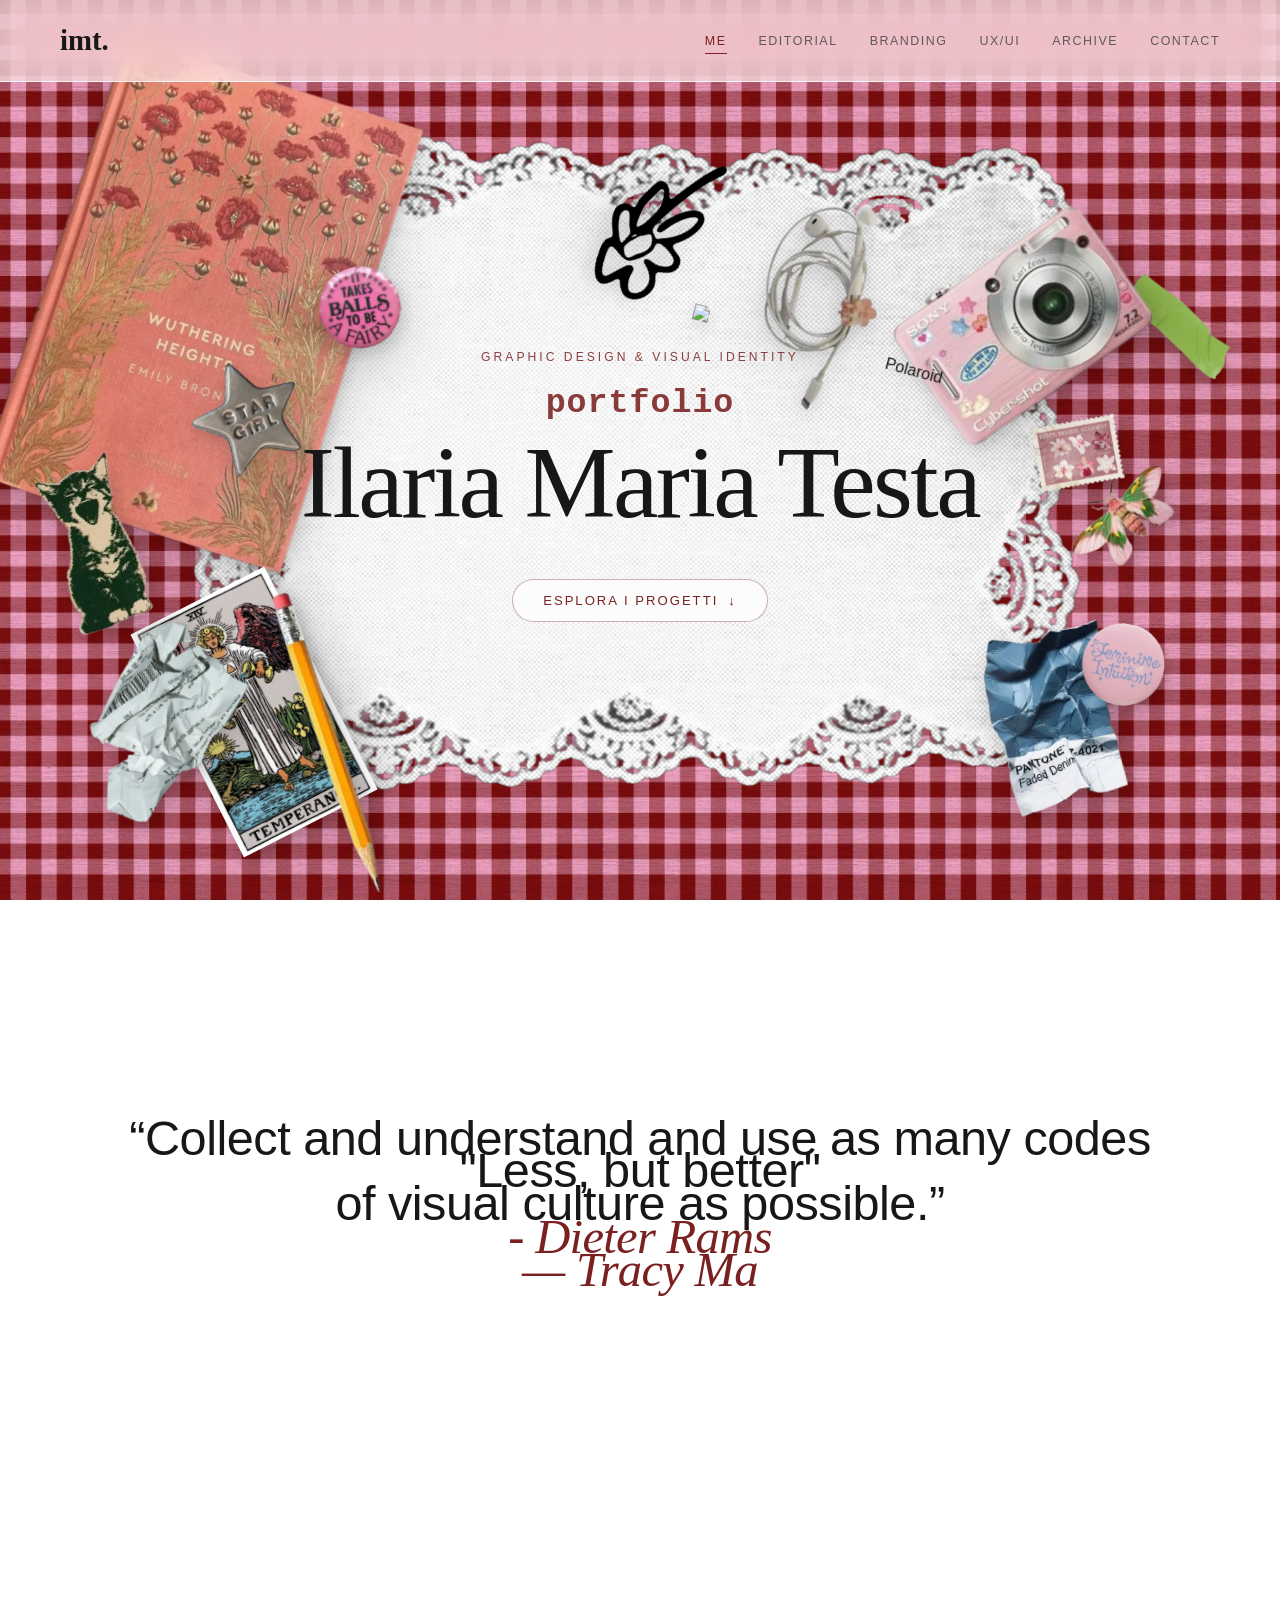
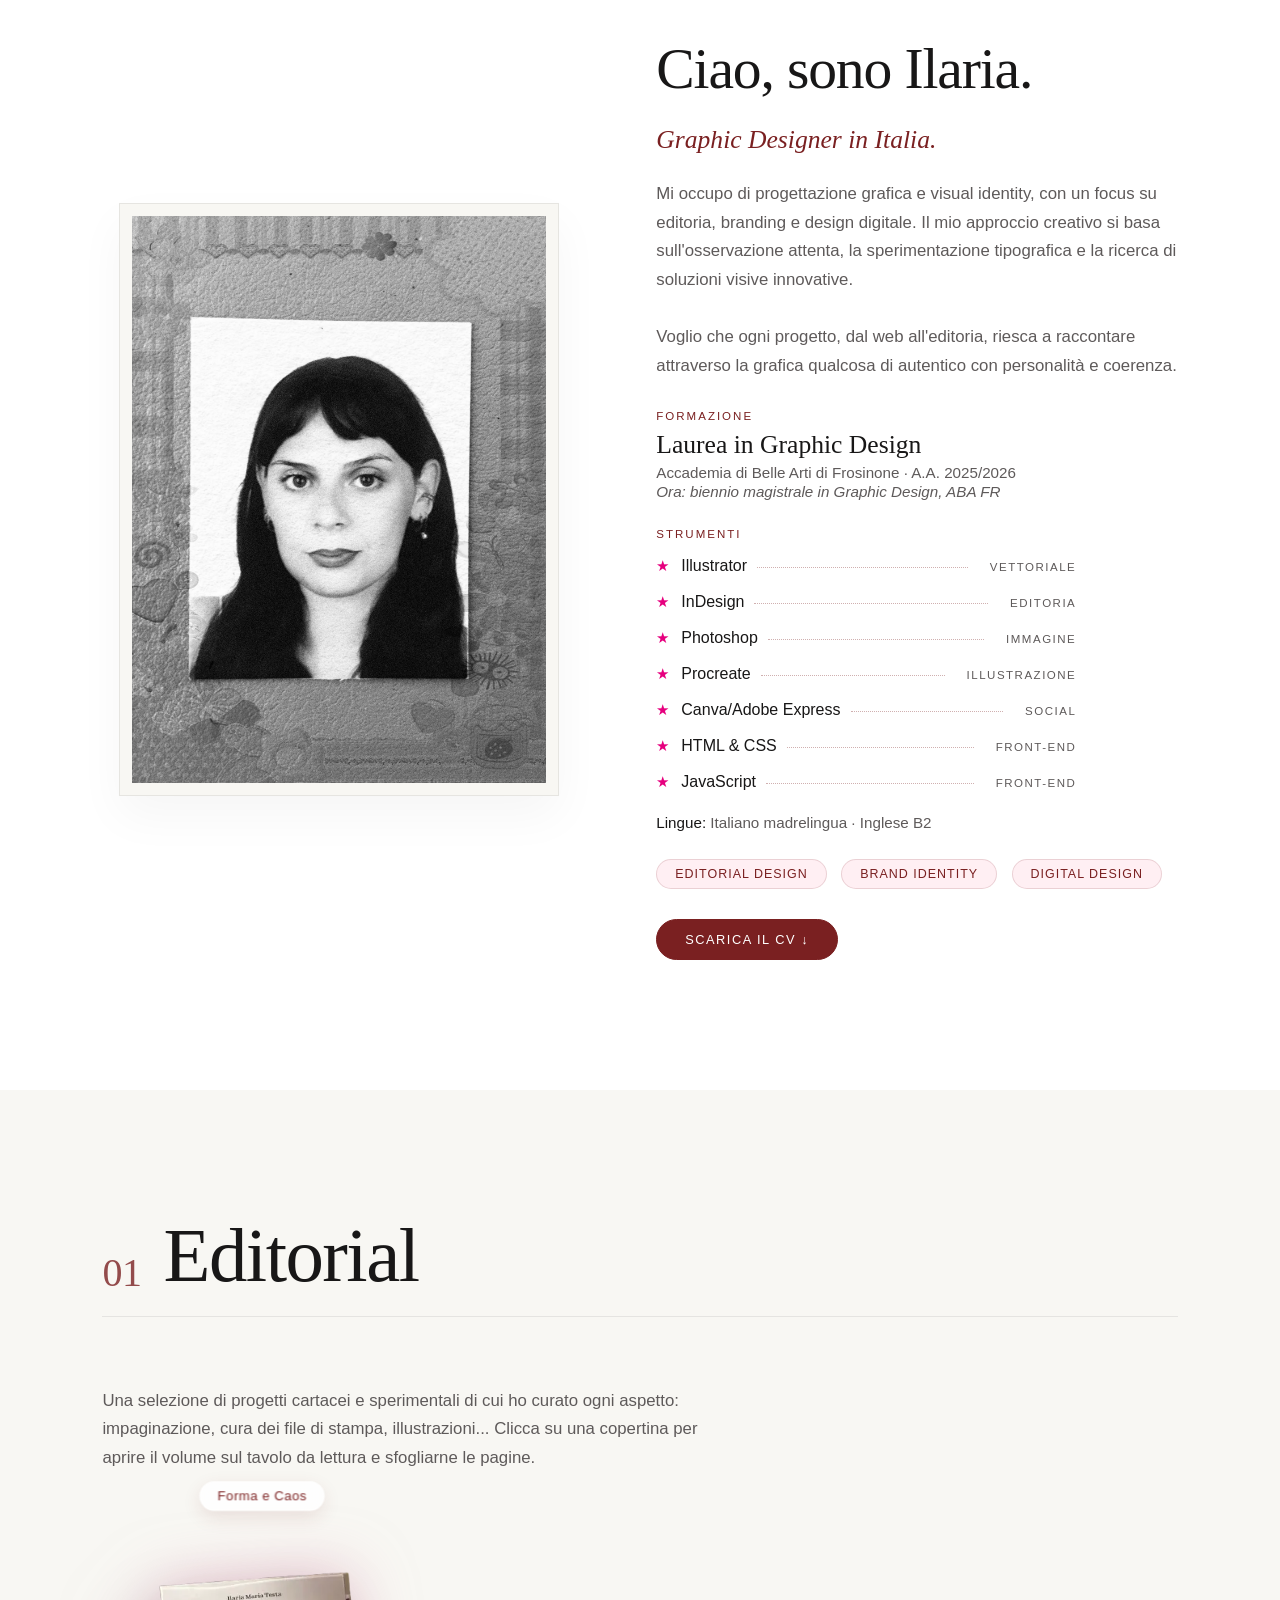
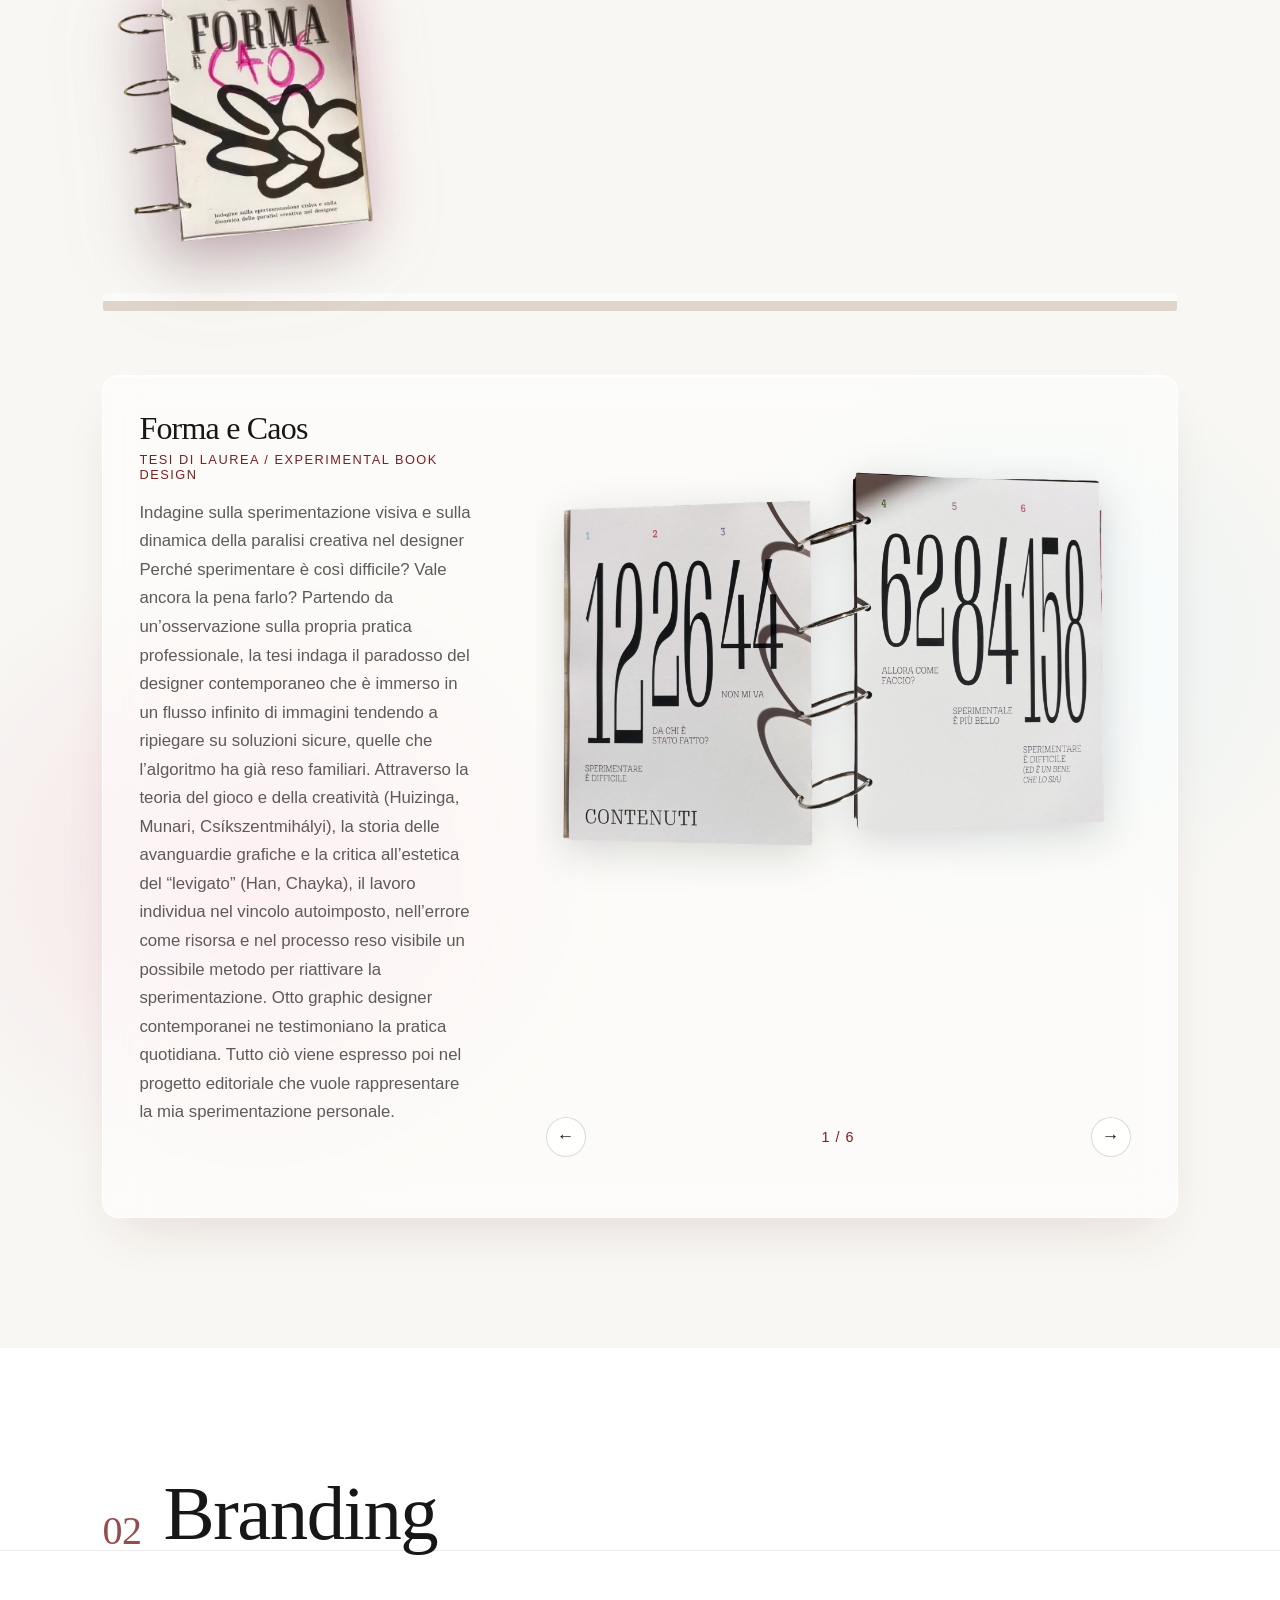
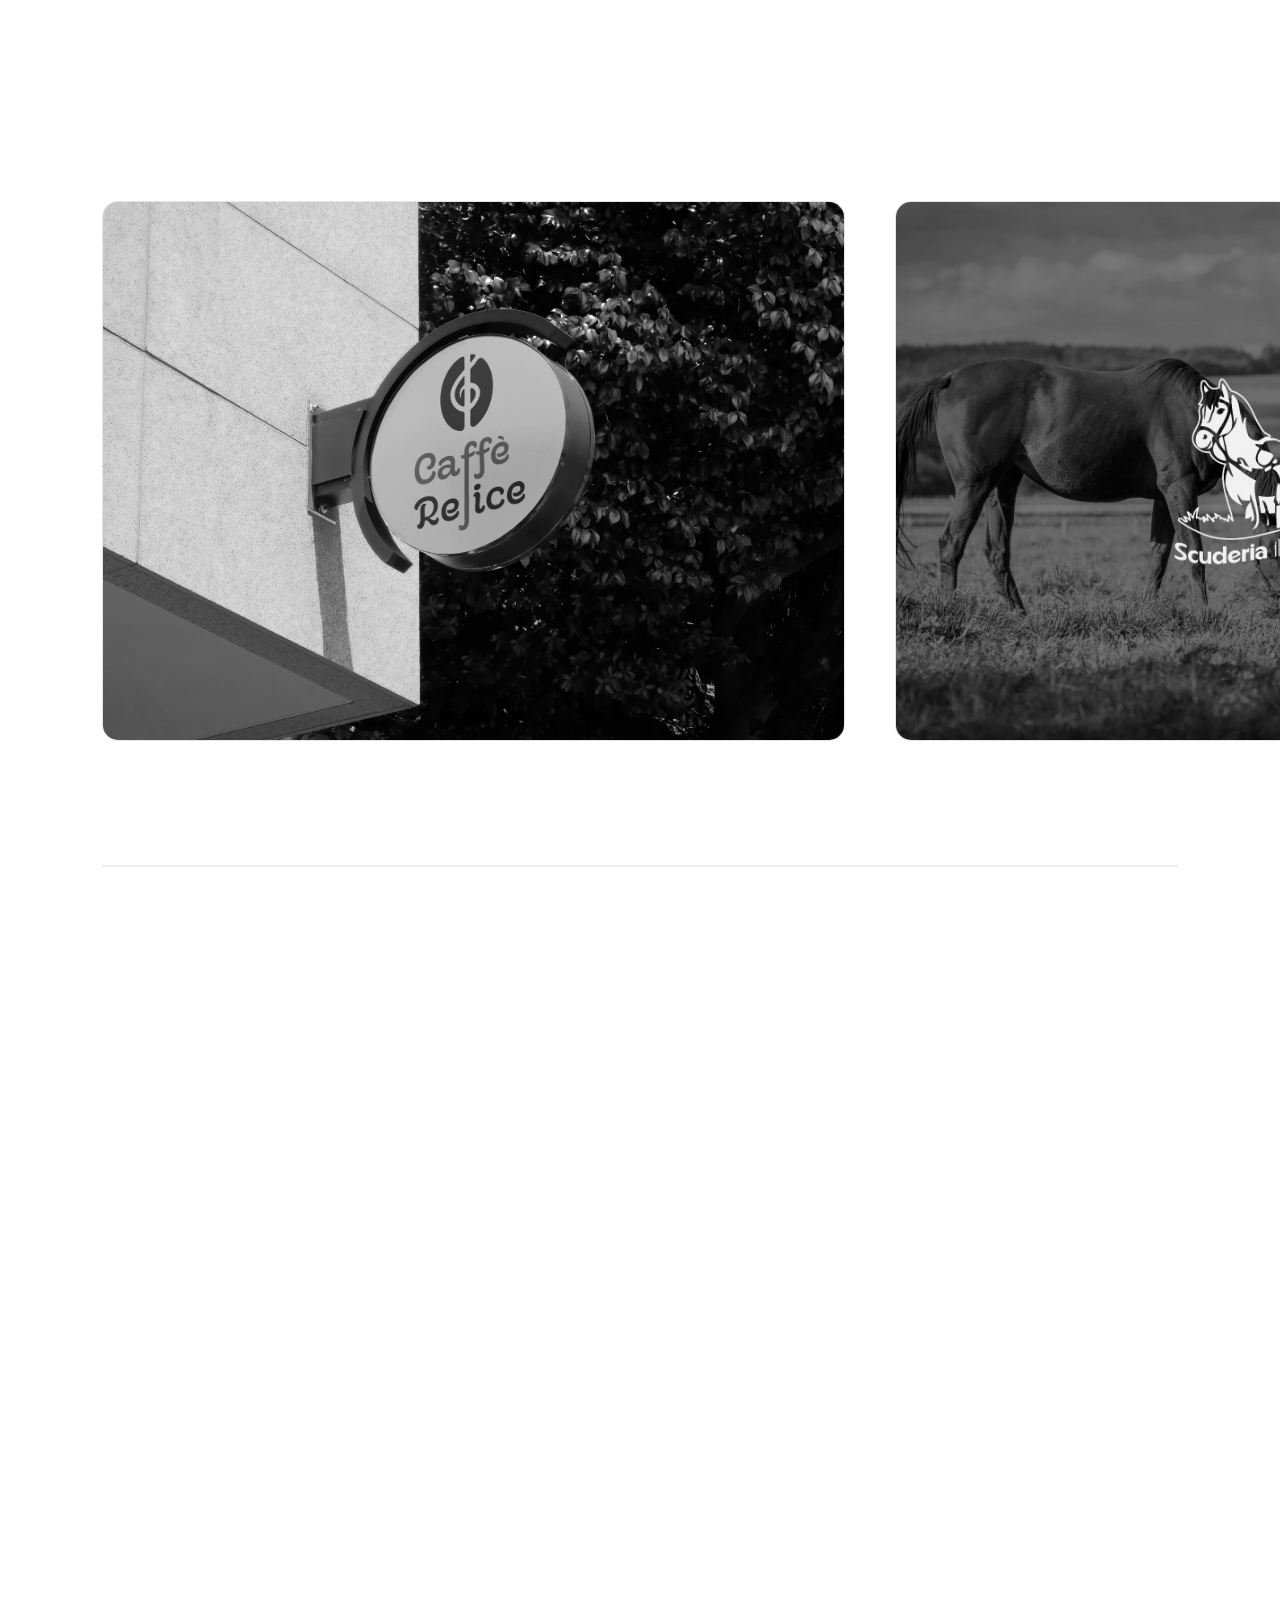
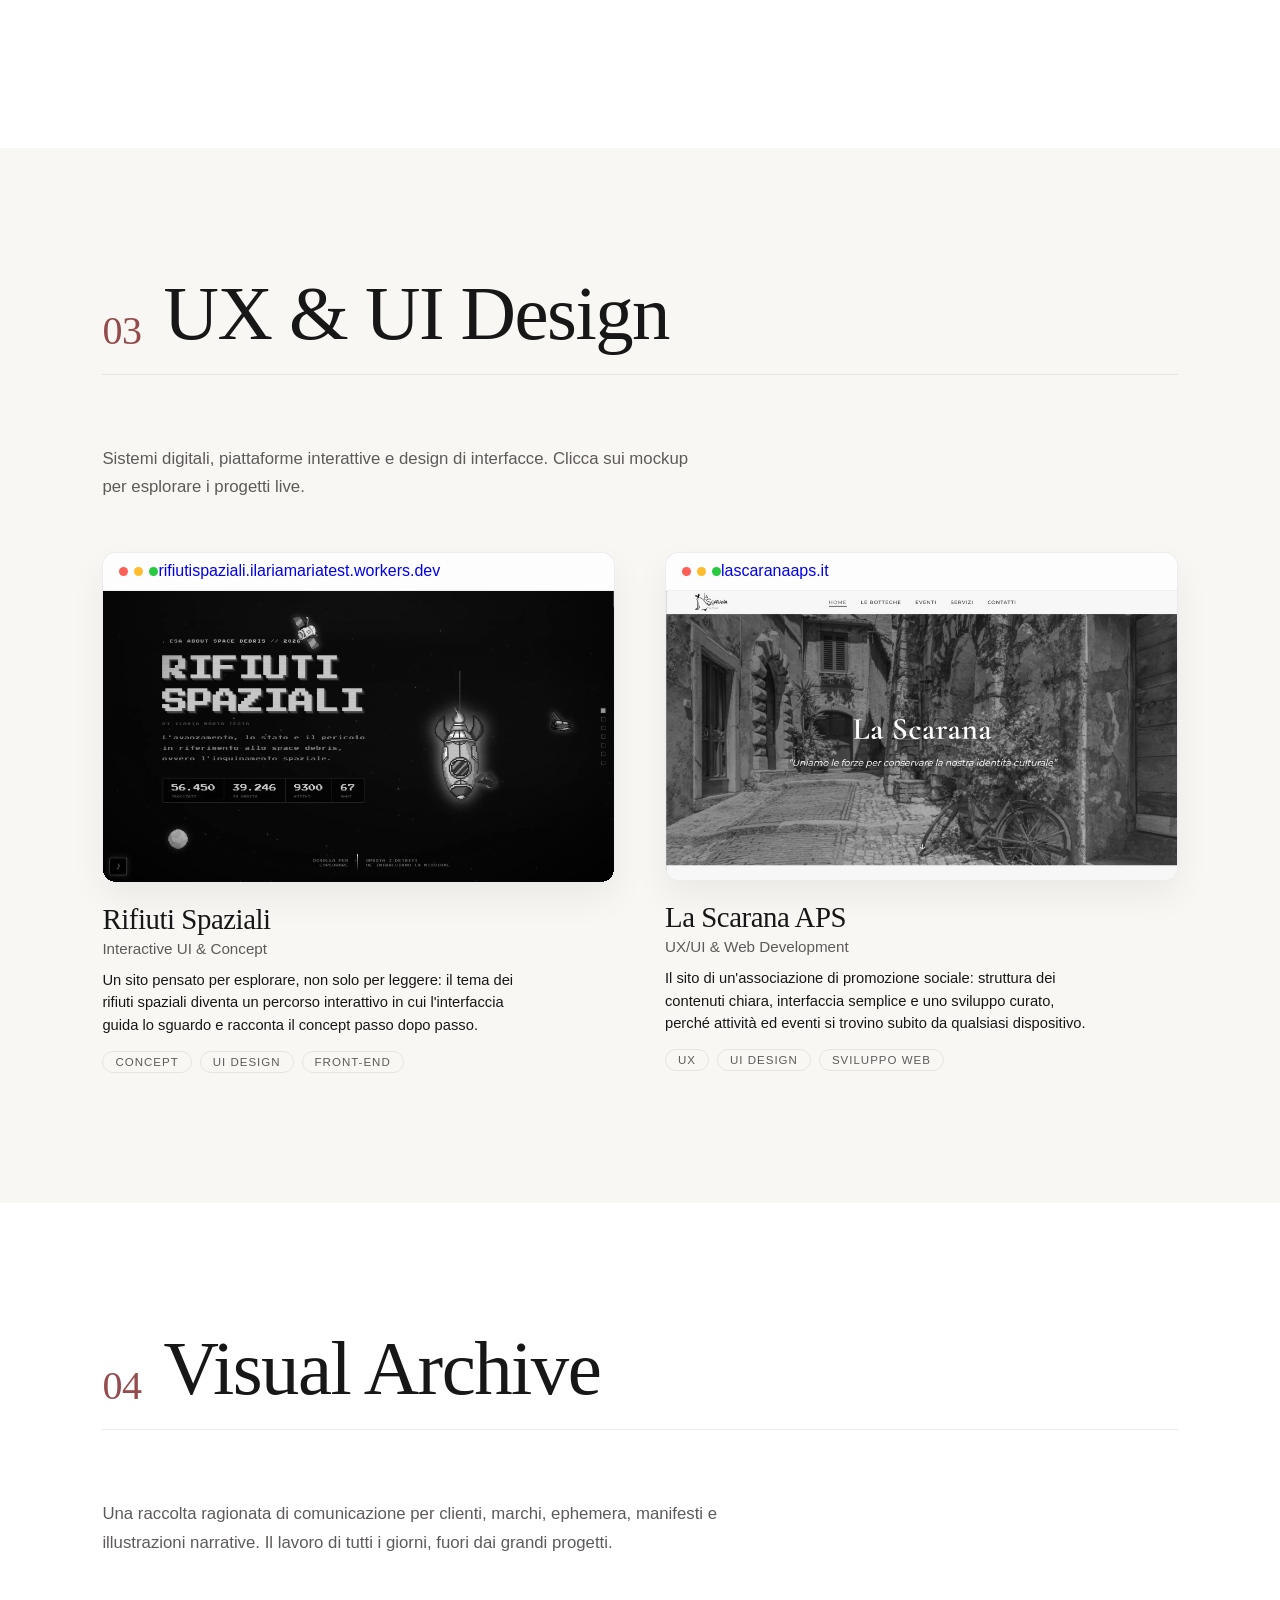
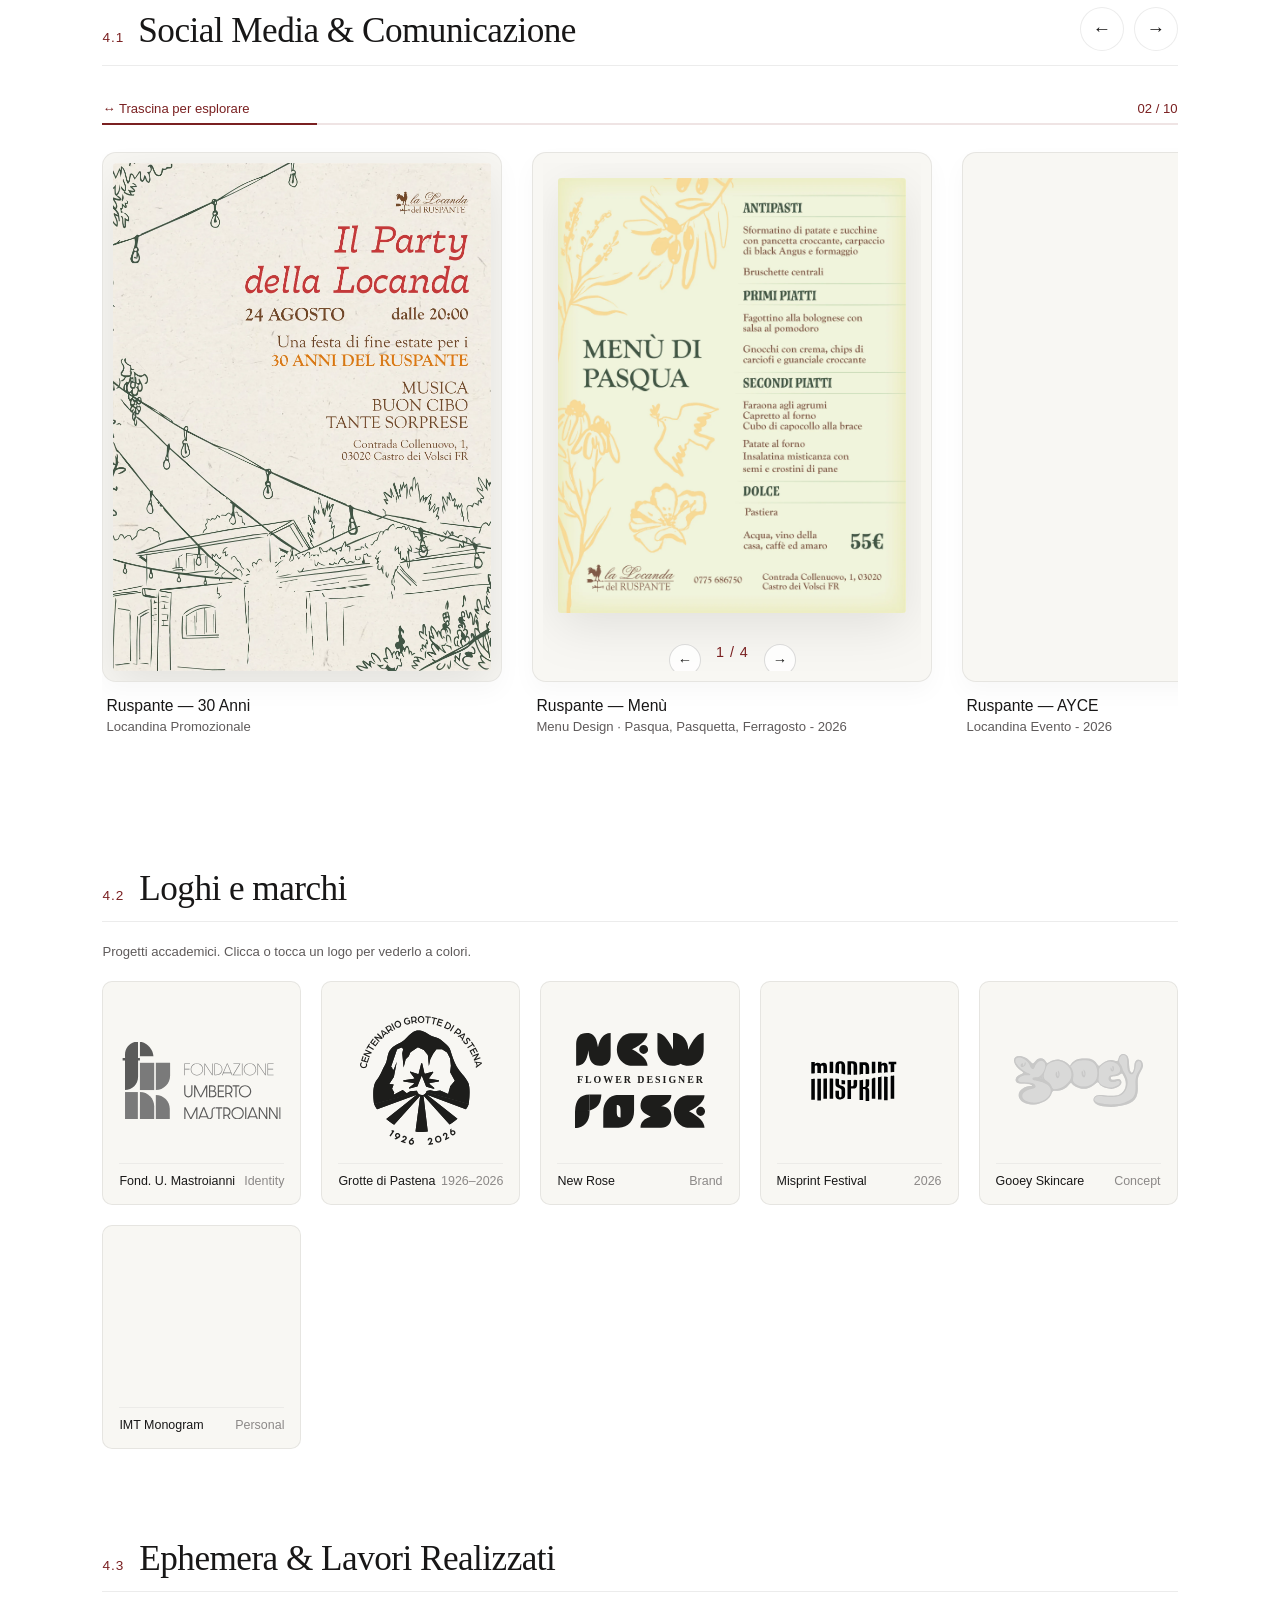
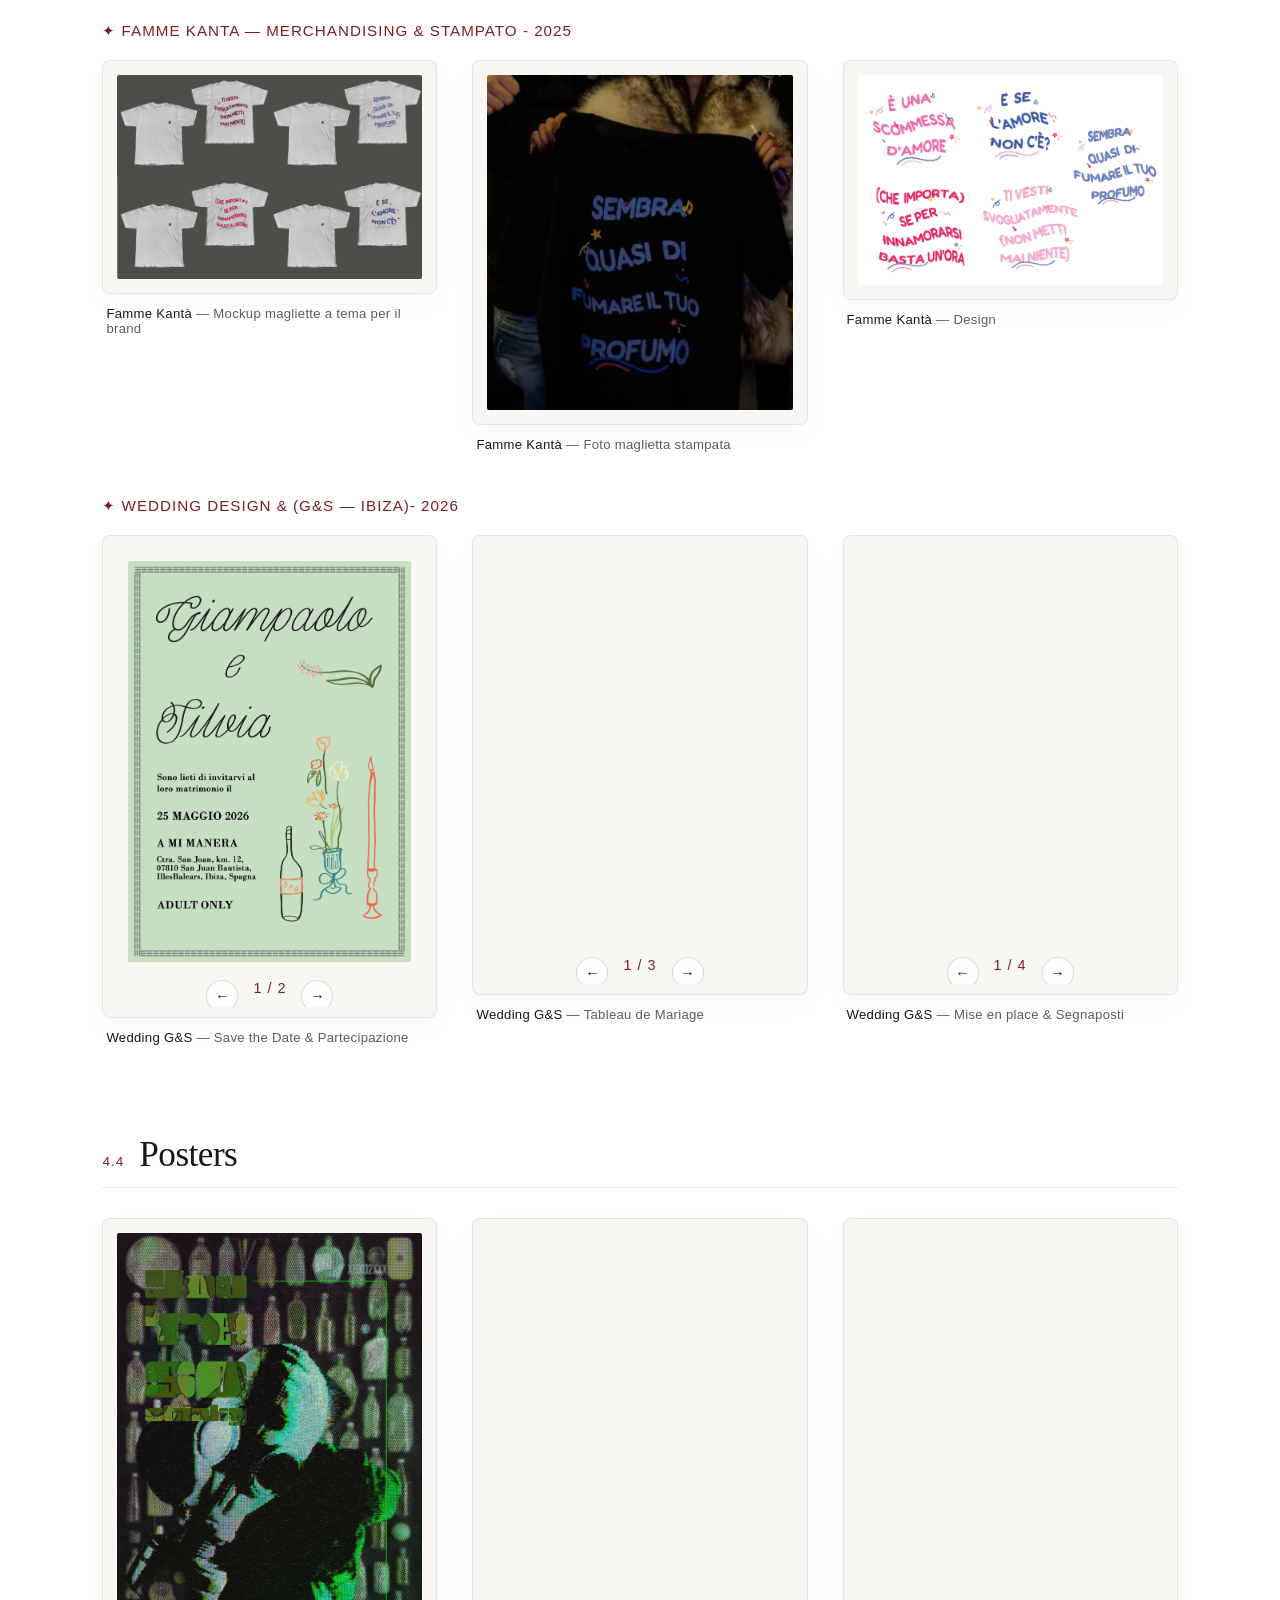
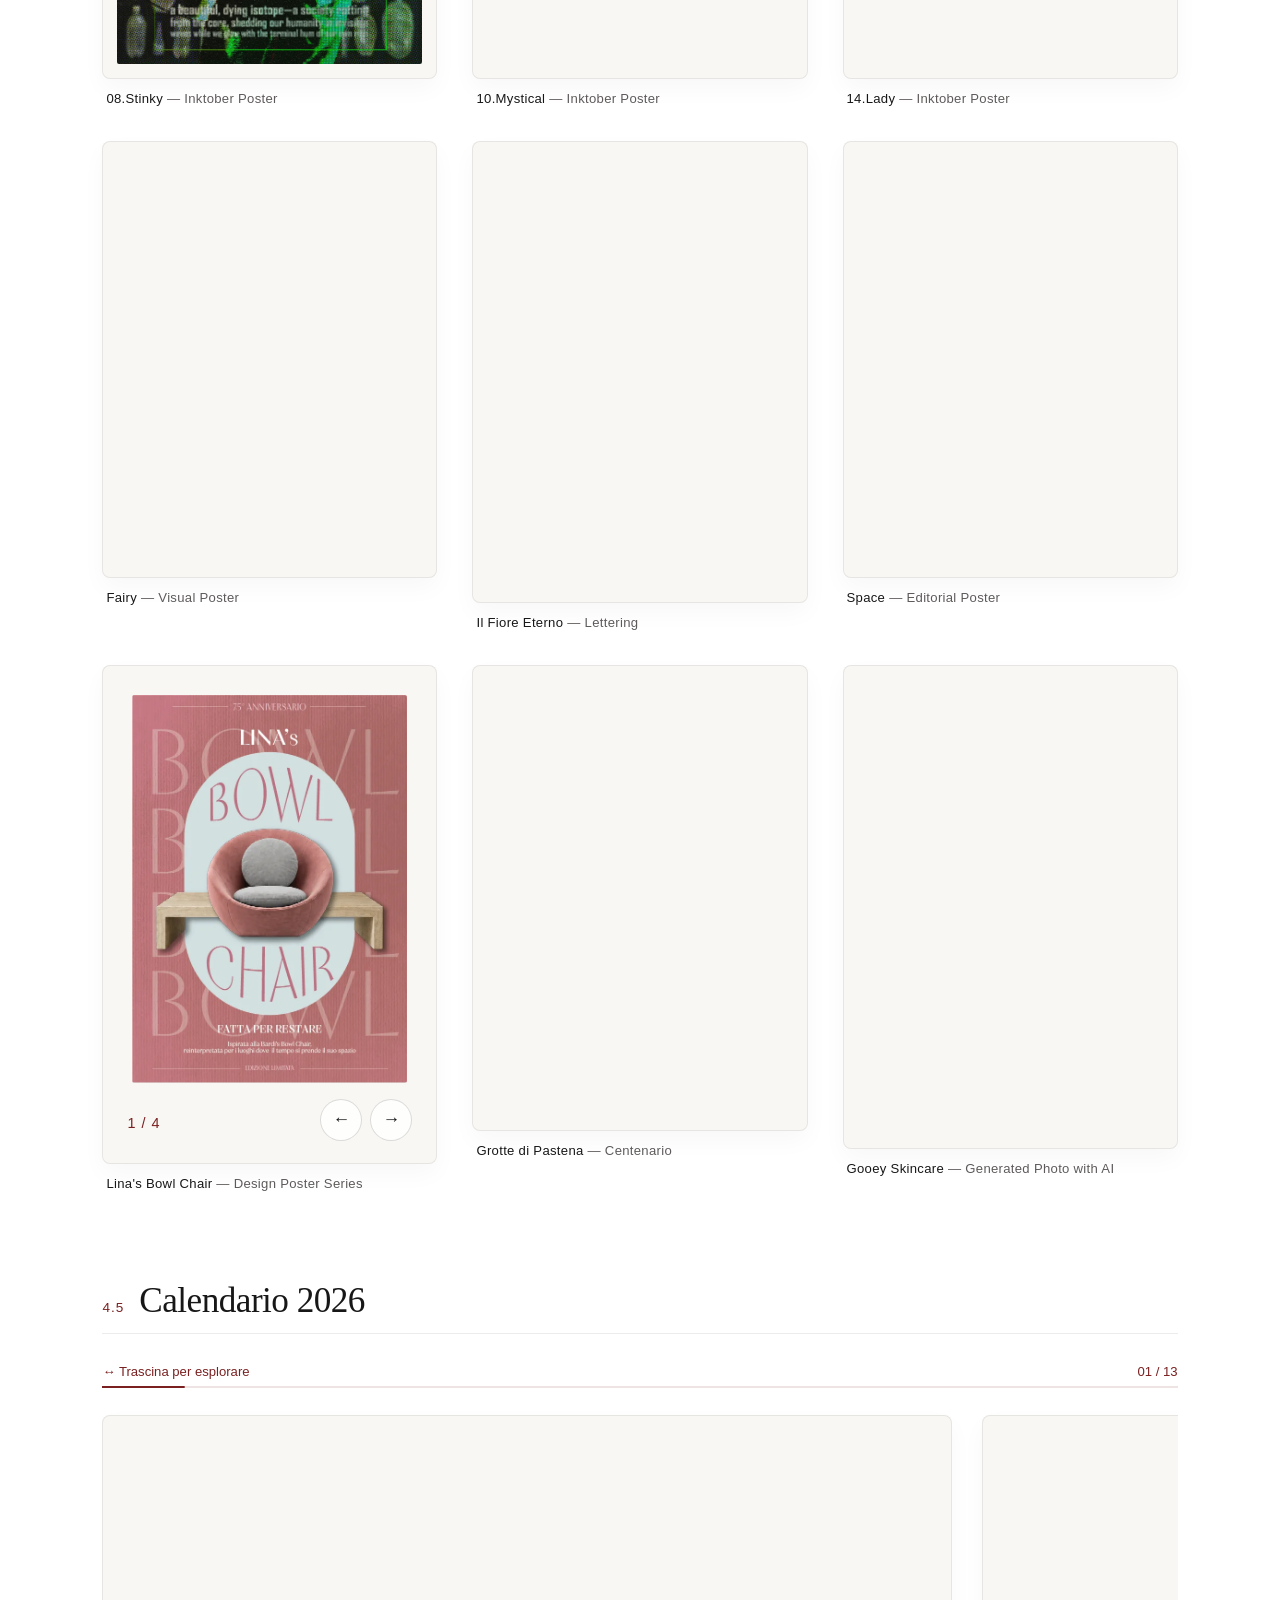
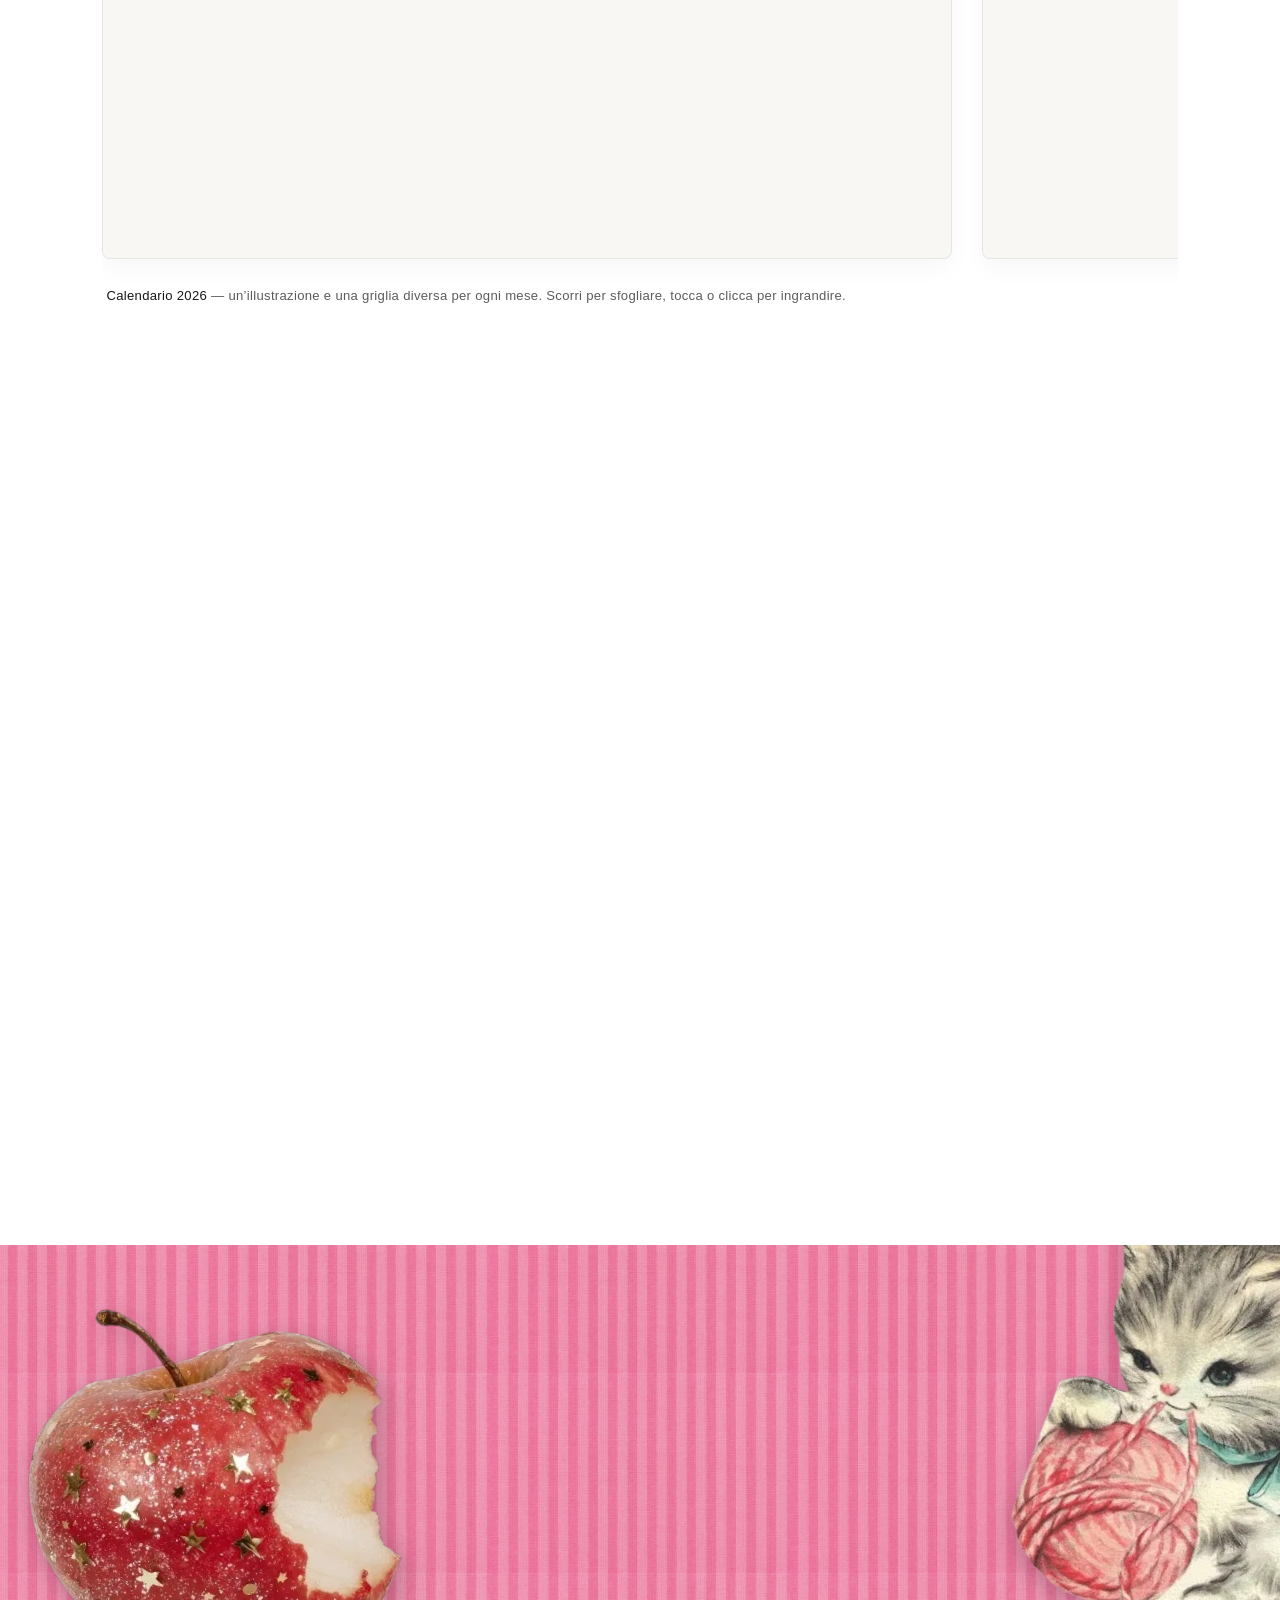
==== commit 635fe76d: "userex" ====
--- a/index.html
+++ b/index.html
@@ -259,25 +259,25 @@
             Una selezione di progetti cartacei e sperimentali di cui ho curato ogni aspetto: impaginazione, cura dei file di stampa, illustrazioni... Clicca su una copertina per aprire il volume sul tavolo da lettura e sfogliarne le pagine.
         </p>
  
-        <p class="editorial-swipe-hint"><span aria-hidden="true">↔</span> Scorri le copertine per esplorare i libri</p>
+        <p class="editorial-swipe-hint"><span aria-hidden="true">↔</span> Scorri le copertine, poi tocca per sfogliare</p>
 
         <!-- MENSOLA DELLE COPERTINE -->
         <div class="bookshelf-container reveal">
             <div class="bookshelf-track" role="tablist" aria-label="Progetti editoriali">
  
-                <div class="book-item active" role="tab" tabindex="0" aria-selected="true" data-target="book-tesi" data-title="Forma e Caos">
+                <div class="book-item active" role="tab" tabindex="0" aria-selected="true" data-target="book-tesi" data-title="Forma e Caos" id="tab-book-tesi" aria-controls="book-tesi">
                     <img width="552" height="452" loading="lazy" decoding="async" src="assets/editorial/tesi/copertinatesi.webp" alt="Copertina della tesi di laurea Forma e Caos">
                 </div>
  
-                <div class="book-item" role="tab" tabindex="0" aria-selected="false" data-target="book-citta" data-title="Città Fantasma">
+                <div class="book-item" role="tab" tabindex="0" aria-selected="false" data-target="book-citta" data-title="Città Fantasma" id="tab-book-citta" aria-controls="book-citta">
                     <img width="1468" height="1101" loading="lazy" decoding="async" src="assets/editorial/citta/copertinacitta.webp" alt="Copertina di Città Fantasma">
                 </div>
  
-                <div class="book-item" role="tab" tabindex="0" aria-selected="false" data-target="book-haiku" data-title="Haiku">
+                <div class="book-item" role="tab" tabindex="0" aria-selected="false" data-target="book-haiku" data-title="Haiku" id="tab-book-haiku" aria-controls="book-haiku">
                     <img width="1200" height="1600" loading="lazy" decoding="async" src="assets/editorial/haiku/copertinahaiku.webp" alt="Copertina di Haiku">
                 </div>
  
-                <div class="book-item" role="tab" tabindex="0" aria-selected="false" data-target="book-erbario" data-title="Erbario Tascabile">
+                <div class="book-item" role="tab" tabindex="0" aria-selected="false" data-target="book-erbario" data-title="Erbario Tascabile" id="tab-book-erbario" aria-controls="book-erbario">
                     <img width="1200" height="1600" loading="lazy" decoding="async" src="assets/editorial/erbario/copertinaerbario.webp" alt="Copertina di Erbario Tascabile">
                 </div>
  
@@ -288,7 +288,7 @@
         <div class="reading-table reveal" id="reading-table">
  
             <!-- Dettaglio Tesi -->
-            <div id="book-tesi" class="book-detail-pane active" role="tabpanel">
+            <div id="book-tesi" class="book-detail-pane active" role="tabpanel" aria-labelledby="tab-book-tesi">
                 <div class="book-info">
                     <h3 class="ed-project-title">Forma e Caos</h3>
                     <span class="ed-project-type">Tesi di Laurea / Experimental Book Design</span>
@@ -327,7 +327,7 @@
             </div>
  
                <!-- Dettaglio Città Fantasma -->
-<div id="book-citta" class="book-detail-pane" role="tabpanel">
+<div id="book-citta" class="book-detail-pane" role="tabpanel" aria-labelledby="tab-book-citta">
     <div class="book-info">
         <h3 class="ed-project-title">Città Fantasma</h3>
         <span class="ed-project-type">Photobook / Saggistica Visiva</span>
@@ -371,7 +371,7 @@
 </div>
  
             <!-- Dettaglio Haiku -->
-            <div id="book-haiku" class="book-detail-pane" role="tabpanel">
+            <div id="book-haiku" class="book-detail-pane" role="tabpanel" aria-labelledby="tab-book-haiku">
                 <div class="book-info">
                     <h3 class="ed-project-title">Haiku delle quattro stagioni</h3>
                     <span class="ed-project-type">Libro Illustrato</span>
@@ -401,7 +401,7 @@
             </div>
  
             <!-- Dettaglio Erbario -->
-            <div id="book-erbario" class="book-detail-pane" role="tabpanel">
+            <div id="book-erbario" class="book-detail-pane" role="tabpanel" aria-labelledby="tab-book-erbario">
                 <div class="book-info">
                     <h3 class="ed-project-title">Erbario Tascabile</h3>
                     <span class="ed-project-type">Catalogazione Botanica</span>
@@ -523,7 +523,7 @@
                     <div class="browser-window">
                         <div class="browser-top-bar">
                             <div class="mac-dots" aria-hidden="true"><span></span><span></span><span></span></div>
-                            <div class="browser-url">rifiutispaziali.it</div>
+                            <div class="browser-url">rifiutispaziali.ilariamariatest.workers.dev</div>
                         </div>
                         <img width="1800" height="1025" loading="lazy" decoding="async" src="assets/site/rifiutispaziali.webp" alt="Anteprima del progetto Rifiuti Spaziali">
                         <div class="hover-overlay">
@@ -534,7 +534,7 @@
                 <div class="ux-description">
                     <h3>Rifiuti Spaziali</h3>
                     <p>Interactive UI &amp; Concept</p>
-                    <p class="ux-text">Un sito pensato per esplorare, non solo per leggere: il tema dei rifiuti spaziali diventa un percorso interattivo in cui l'interfaccia guida lo sguardo e racconta il concept passo dopo passo. (Non ottimizzato per smartphone)</p>
+                    <p class="ux-text">Un sito pensato per esplorare, non solo per leggere: il tema dei rifiuti spaziali diventa un percorso interattivo in cui l'interfaccia guida lo sguardo e racconta il concept passo dopo passo.</p>
                     <p class="ux-meta"><span>Concept</span><span>UI design</span><span>Front-end</span></p>
                 </div>
             </div>
@@ -589,6 +589,7 @@
         </div>
 
         <div class="draw-carousel-container reveal">
+            <div class="ux-gallery-status" data-gallery="socialTrack" hidden></div>
             <div class="draw-carousel-track" id="socialTrack">
              
                 <!-- RUSPANTE -->
@@ -1142,7 +1143,8 @@
             <h3>Calendario 2026</h3>
         </div>
 
-        <div class="calendar-strip reveal" tabindex="0" aria-label="Calendario 2026: scorri per sfogliare i mesi">
+        <div class="ux-gallery-status" data-gallery="calendar" hidden></div>
+        <div class="calendar-strip reveal" id="calendarTrack" tabindex="0" aria-label="Calendario 2026: scorri per sfogliare i mesi">
             <figure class="calendar-card">
                 <div class="ephemera-frame">
                     <img width="798" height="1579" loading="lazy" decoding="async" src="assets/visual/calendario/calendario-copertina.webp" alt="Calendario 2026, copertina" class="zoomable">
@@ -1226,6 +1228,7 @@
         </div>
  
         <div class="draw-carousel-container reveal">
+            <div class="ux-gallery-status" data-gallery="drawTrack" hidden></div>
             <div class="draw-carousel-track" id="drawTrack">
                 <!-- 01. La casa di Chef -->
                 <figure class="draw-card">
@@ -1403,6 +1406,7 @@
         </div>
     </footer>
  
+    <a class="ux-back-top" href="#hero" aria-label="Torna all’inizio" hidden>↑</a>
     <!-- ==========================================
          JAVASCRIPT
          ========================================== -->
--- a/style.css
+++ b/style.css
@@ -1346,11 +1346,6 @@
 .calendar-card { flex: 0 0 auto; margin: 0; scroll-snap-align: start; }
 .calendar-card .ephemera-frame img { width: auto; height: clamp(260px, 46vh, 440px); max-width: none; }
 .calendar-note { margin: 4px 0 0; }
-@media (max-width: 768px) {
-    .calendar-strip { gap: 20px; }
-    /* su telefono si dimensiona in larghezza: ogni mese occupa quasi tutto lo schermo e si legge */
-    .calendar-card .ephemera-frame img { width: 76vw; height: auto; }
-}
 
 /* --------------------------------------------------------------------------
    9. PLACEHOLDER / IN ARRIVO
@@ -2219,34 +2214,6 @@
     /* L'email non va a capo a metà indirizzo sugli schermi stretti (320-360px) */
     .contact-email { font-size: min(1.9rem, 7.4vw); }
 }
-@media (max-width: 768px) {
-    /* ... (lascia intatte le altre regole mobile che hai qui) ... */
-
-    /* CALENDARIO: Centratura matematica al millimetro */
-    .calendar-strip { 
-        gap: 4vw !important;
-        padding: 10px 5vw 20px 5vw !important; 
-        scroll-snap-type: x mandatory !important;
-    }
-    
-    .calendar-card {
-        flex: 0 0 90vw !important; /* La card occupa esattamente il 90% dello schermo */
-        scroll-snap-align: center !important; /* Si aggancia al centro, non a sinistra */
-        margin: 0 !important;
-    }
-    
-    .calendar-card .ephemera-frame {
-        width: 100% !important;
-        padding: 6px !important; 
-        box-sizing: border-box !important;
-    }
-    
-    .calendar-card .ephemera-frame img { 
-        width: 100% !important; 
-        height: auto !important; 
-        margin: 0 auto !important;
-    }
-}
 @media (max-width: 900px) {
     /* --- TITOLI PIÙ COMPATTI E VICINI --- */
     :root { 
@@ -2302,27 +2269,55 @@
     }
     #editorial .bookshelf-container::-webkit-scrollbar { display: block; height: 3px; }
     #editorial .bookshelf-container::-webkit-scrollbar-thumb { background: var(--accent-dark); border-radius: 4px; }
-    /* Misure riferite alla larghezza disponibile, non alla viewport. */
+    /* Calendario: una scheda per viewport del carosello, senza dimensioni intrinseche. */
     #archive .calendar-strip {
+        display: flex;
+        align-items: start;
         width: 100%;
         min-width: 0;
-        gap: 12px !important;
-        padding: 10px 6px 20px !important;
-        scroll-padding-inline: 6px;
-    }
-    #archive .calendar-card { flex: 0 0 100% !important; min-width: 0; }
+        gap: 12px;
+        padding: 10px 0 20px;
+        scroll-padding-inline: 0;
+        scroll-snap-type: x mandatory;
+        overscroll-behavior-x: contain;
+    }
+    #archive .calendar-card {
+        flex: 0 0 100%;
+        width: 100%;
+        min-width: 0;
+        margin: 0;
+        scroll-snap-align: start;
+    }
     #archive .calendar-card .ephemera-frame {
+        position: relative;
+        width: 100%;
         aspect-ratio: 1 / 1;
-        display: grid;
-        place-items: center;
+        padding: 0;
+        overflow: hidden;
     }
     #archive .calendar-card .ephemera-frame img {
-        width: 100% !important;
-        height: 100% !important;
-        min-height: 0;
+        position: absolute;
+        inset: 6px;
+        width: calc(100% - 12px);
+        height: calc(100% - 12px);
+        max-width: 100%;
         object-fit: contain;
-    }
-}
-@media (max-width: 768px) and (hover: none) {
+        margin: 0;
+    }
     #archive .calendar-card .ephemera-frame:hover { transform: none; }
 }
+
+/* UX: micro-indicazioni, feedback e accessibilità. Nessuna modifica alle schede del calendario. */
+.ux-gallery-status { display: grid; grid-template-columns: 1fr auto; gap: 7px 12px; align-items: center; margin: 0 0 12px; color: var(--accent-dark); font-size: .82rem; font-weight: 500; }
+.ux-gallery-status[hidden], .ux-back-top[hidden] { display: none; }
+.ux-gallery-count { font-variant-numeric: tabular-nums; }
+.ux-gallery-progress { grid-column: 1 / -1; height: 2px; background: var(--accent-glow); overflow: hidden; }
+.ux-gallery-progress i { display: block; height: 100%; background: var(--accent-dark); transform-origin: left center; }
+.ux-back-top { position: fixed; right: 18px; bottom: calc(18px + env(safe-area-inset-bottom, 0px)); z-index: 900; width: 44px; height: 44px; display: grid; place-items: center; border: 1px solid var(--accent-dark); border-radius: 50%; background: var(--bg-paper); color: var(--accent-dark); text-decoration: none; font-size: 1.3rem; }
+:where(a, button, [role="tab"], [tabindex]):focus-visible { outline: 2px solid var(--accent-dark); outline-offset: 4px; }
+@media (max-width: 768px) {
+    #editorial .book-item.active img { outline: 2px solid var(--accent-dark); outline-offset: 3px; }
+    #editorial .bookshelf-container { scroll-snap-type: x proximity; }
+    .has-sections .nav-item.active { font-weight: 600; }
+    .ux-back-top { right: 12px; }
+}
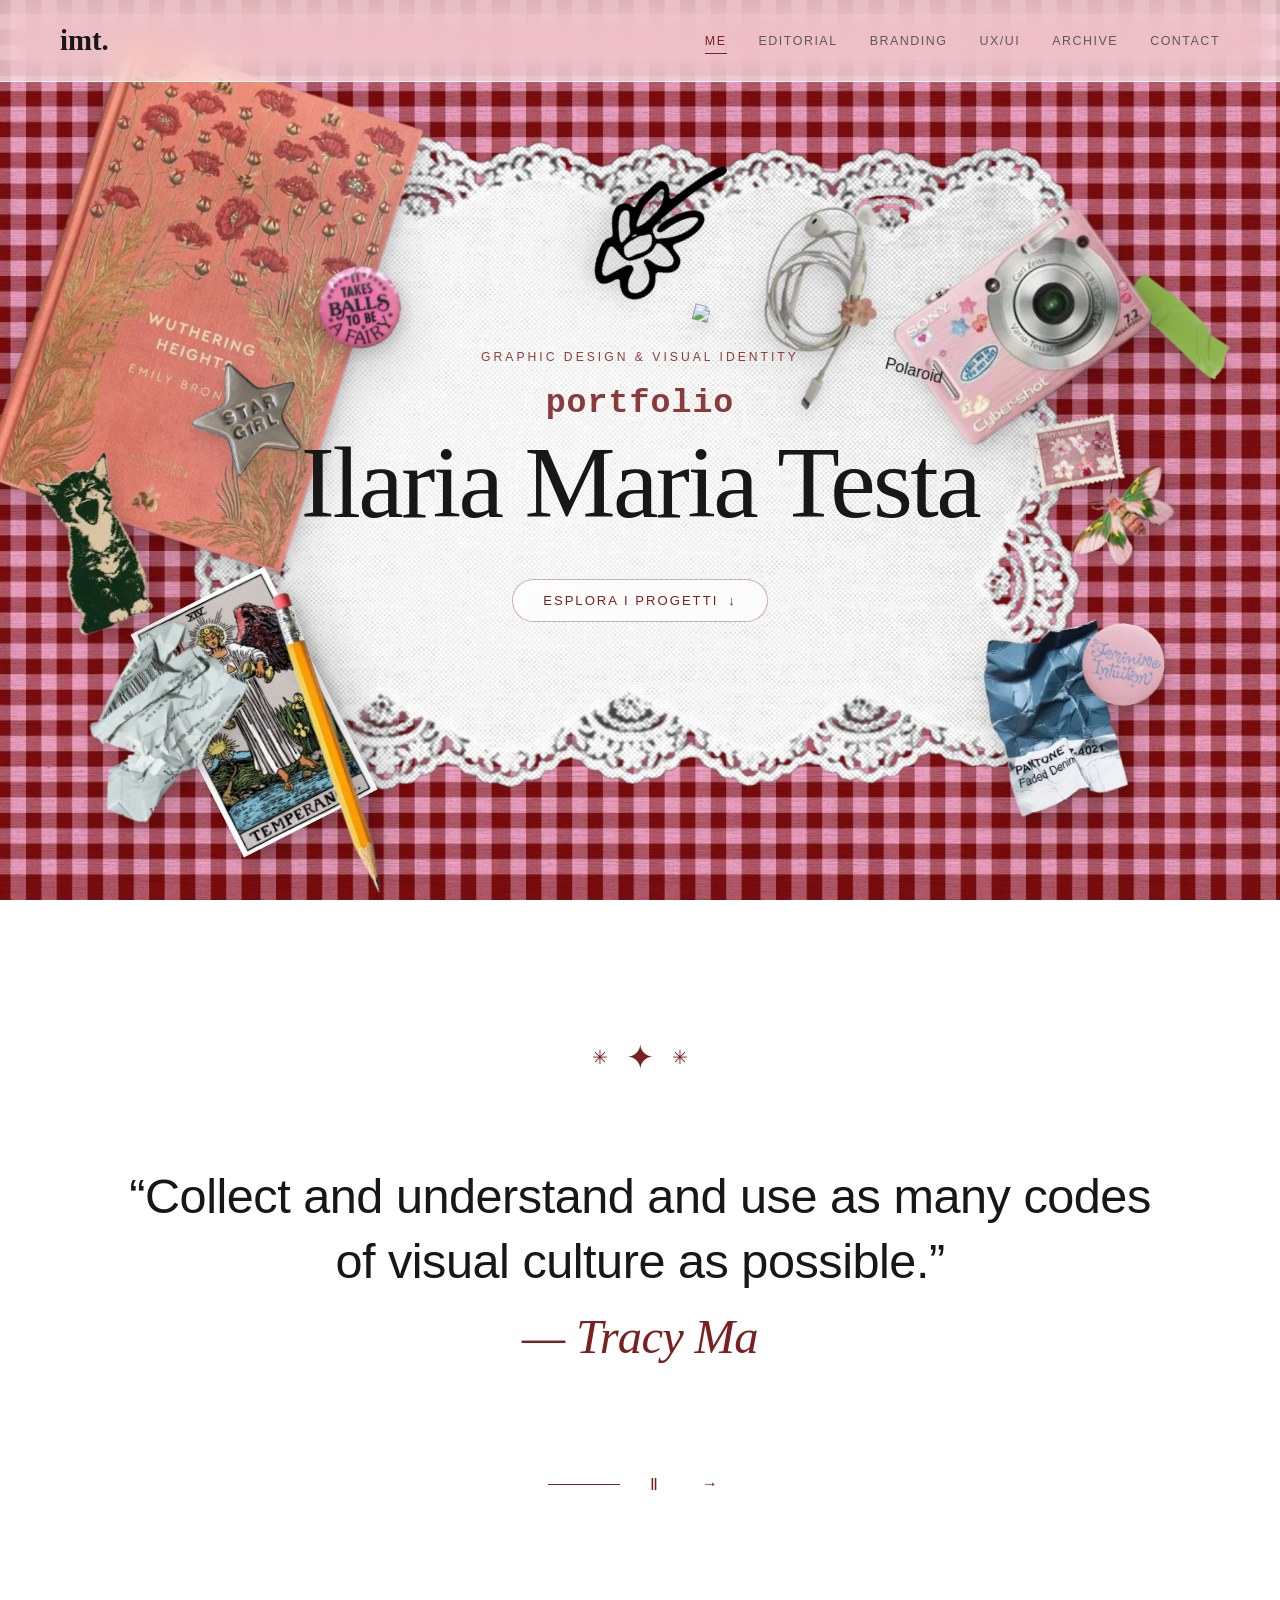
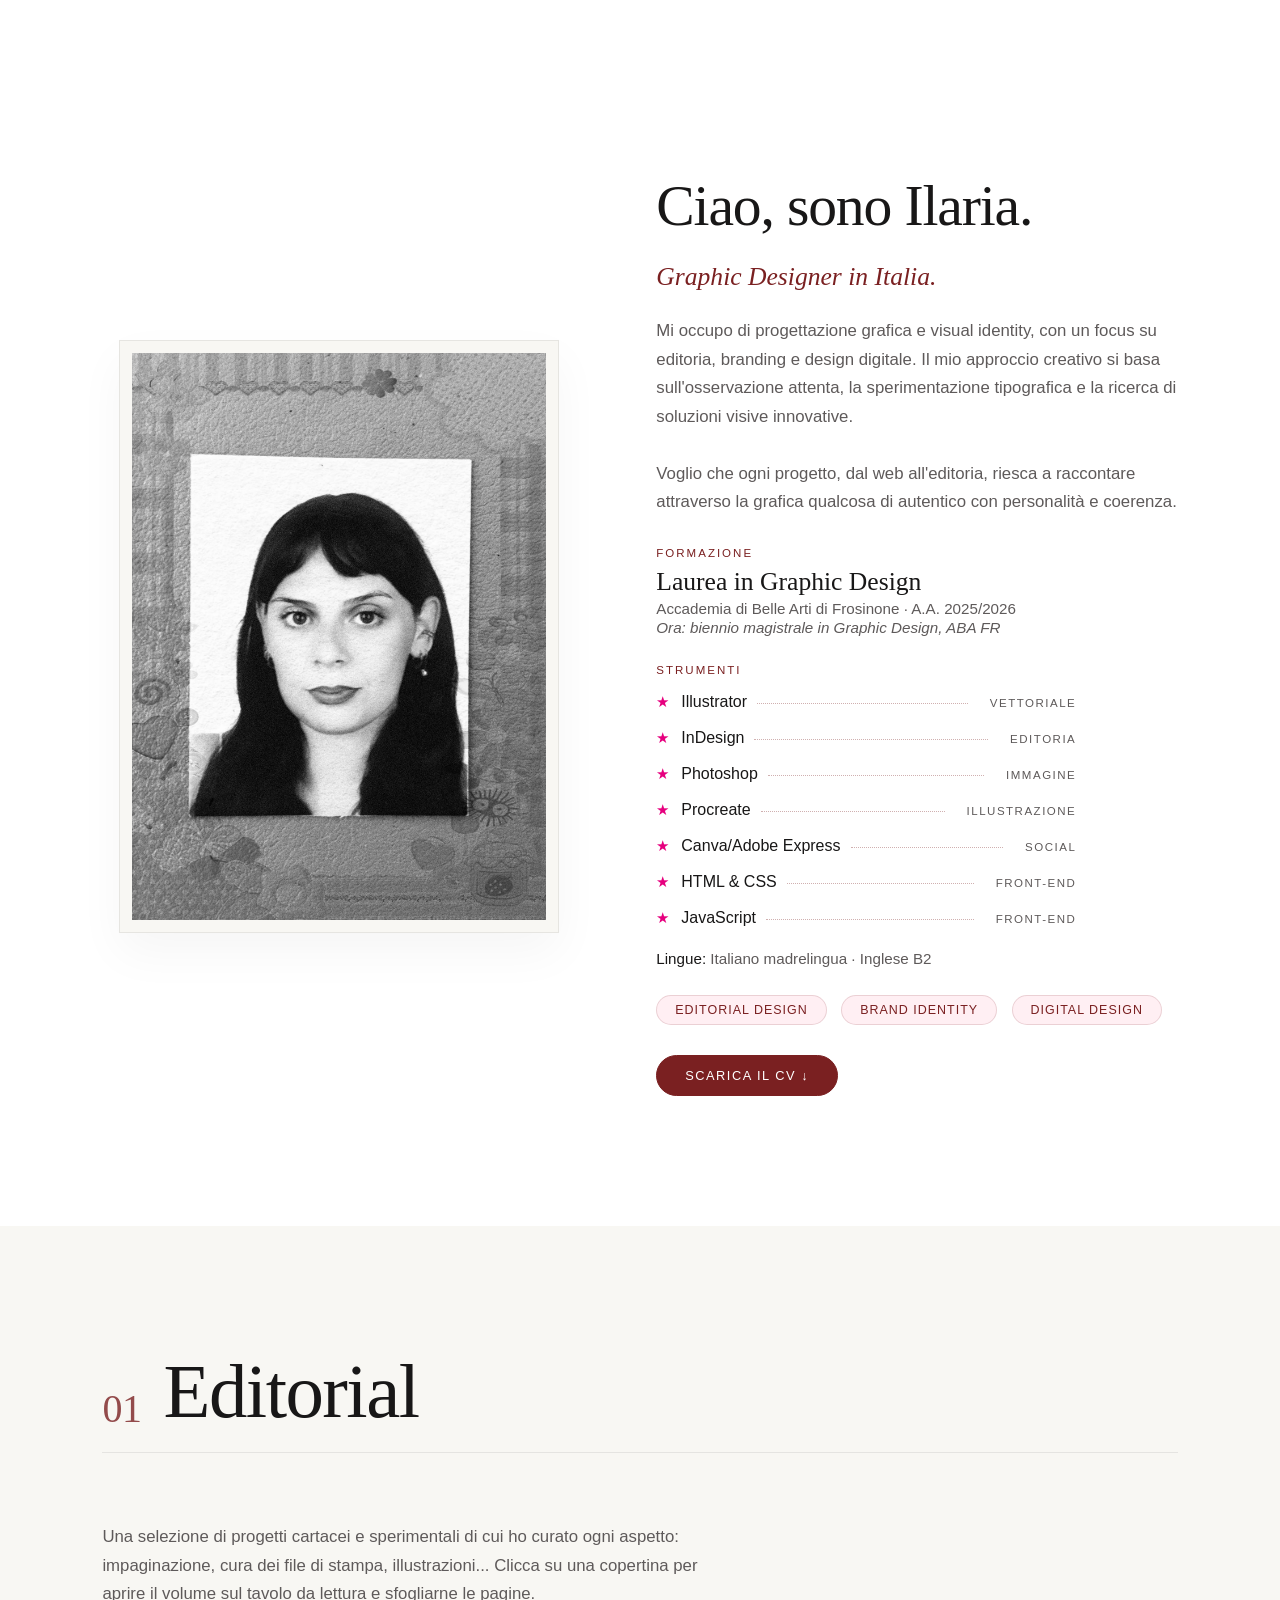
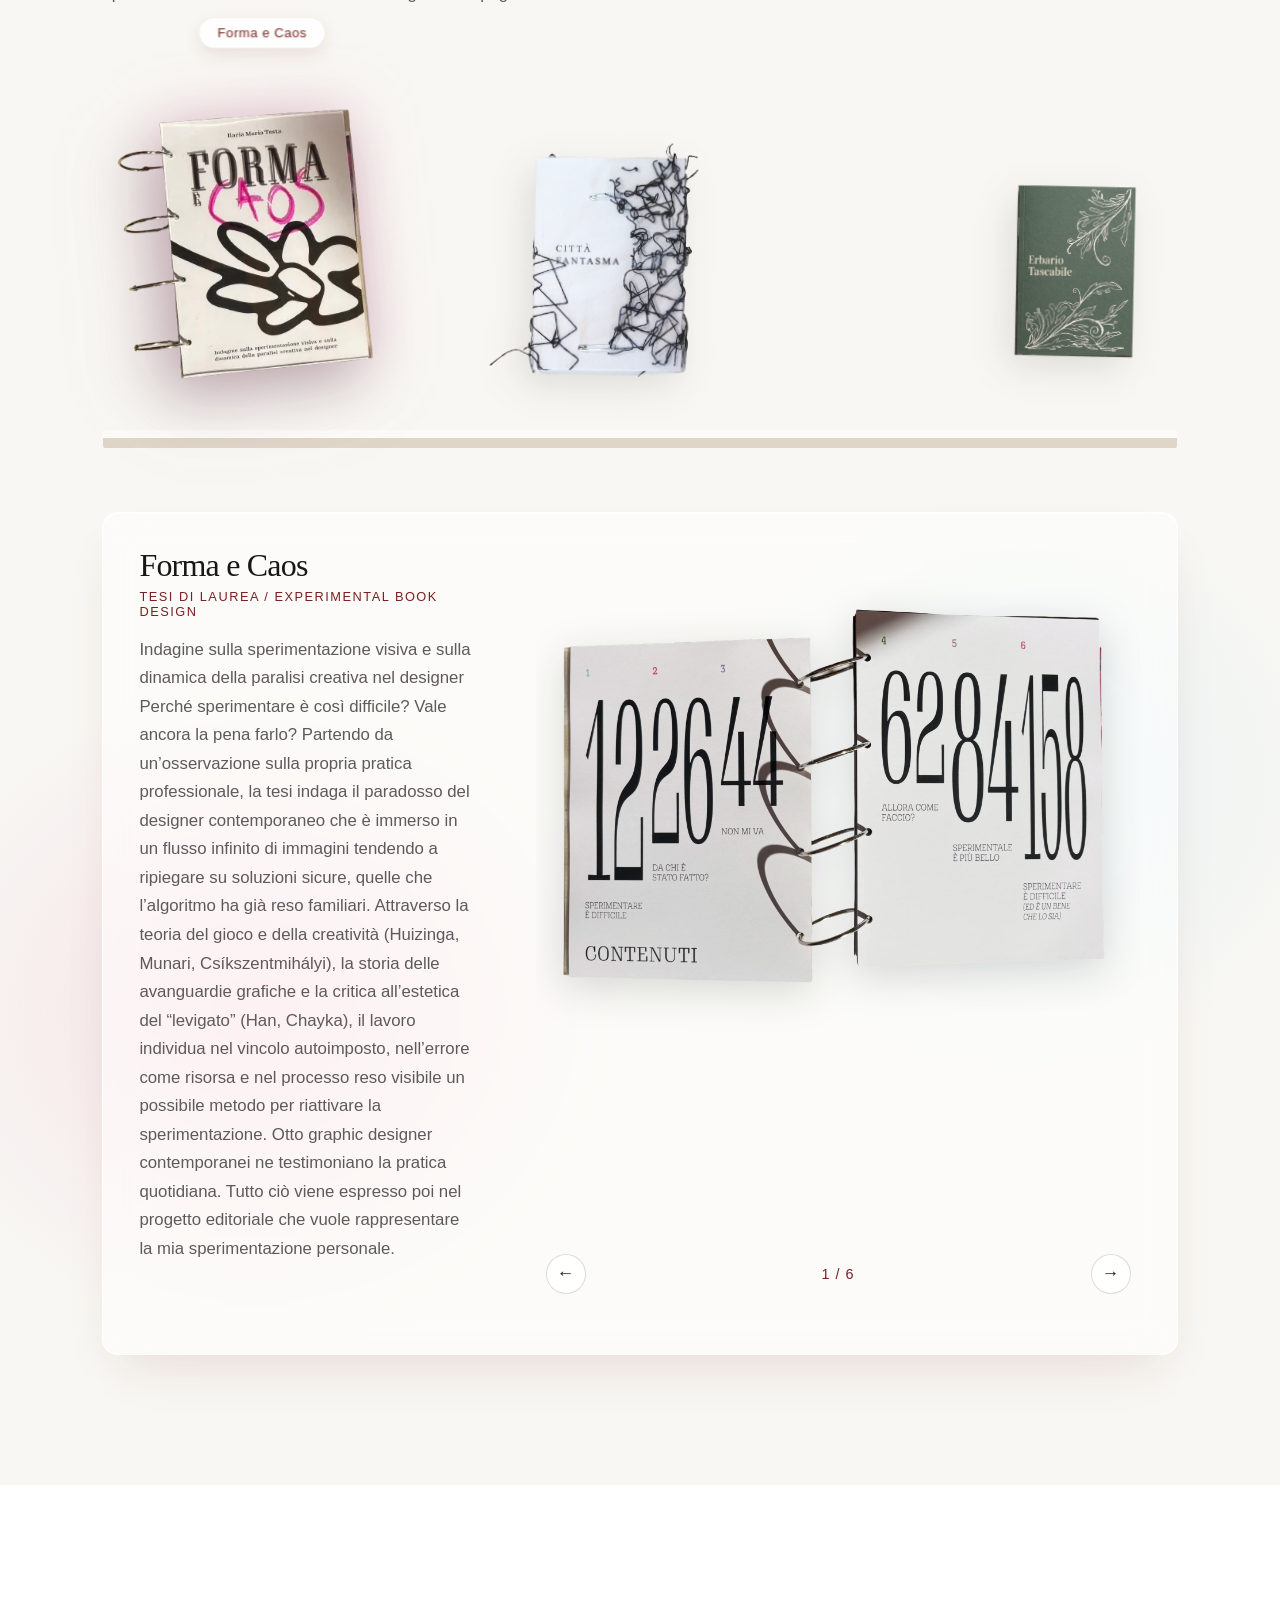
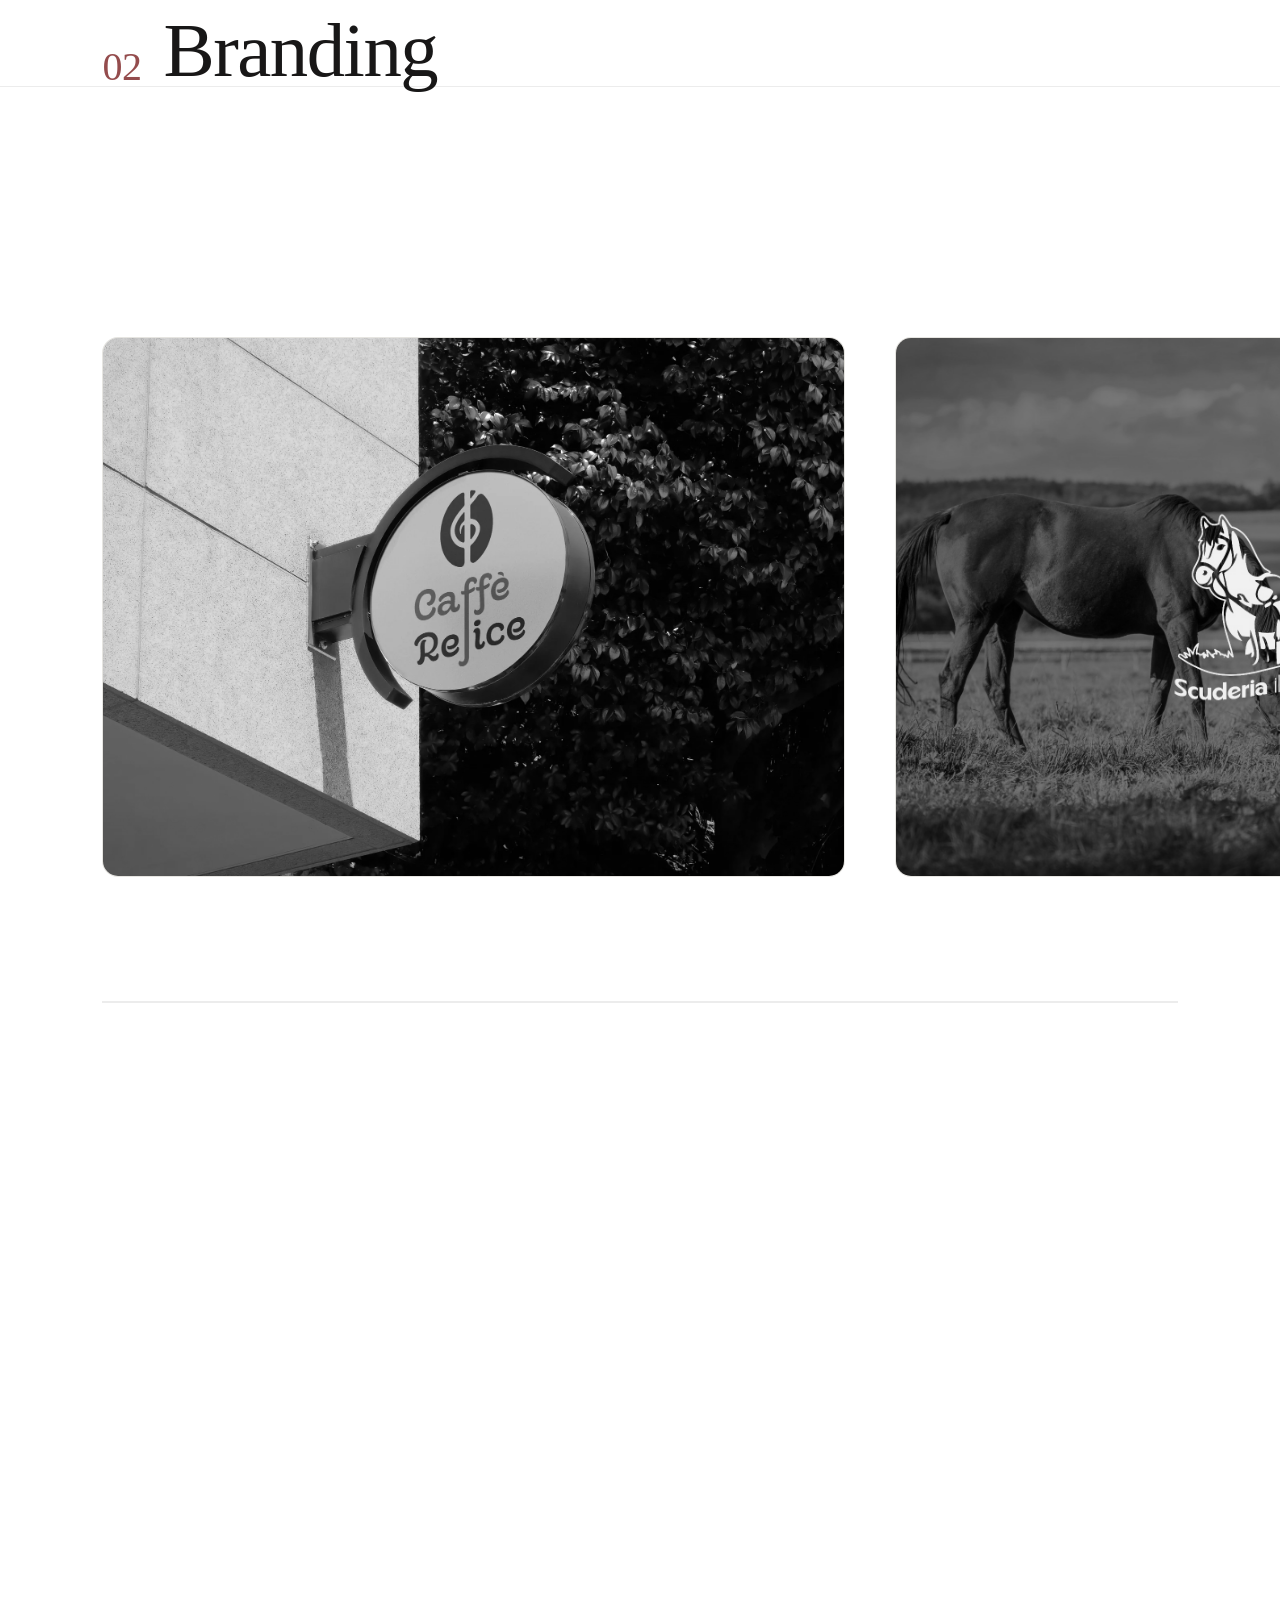
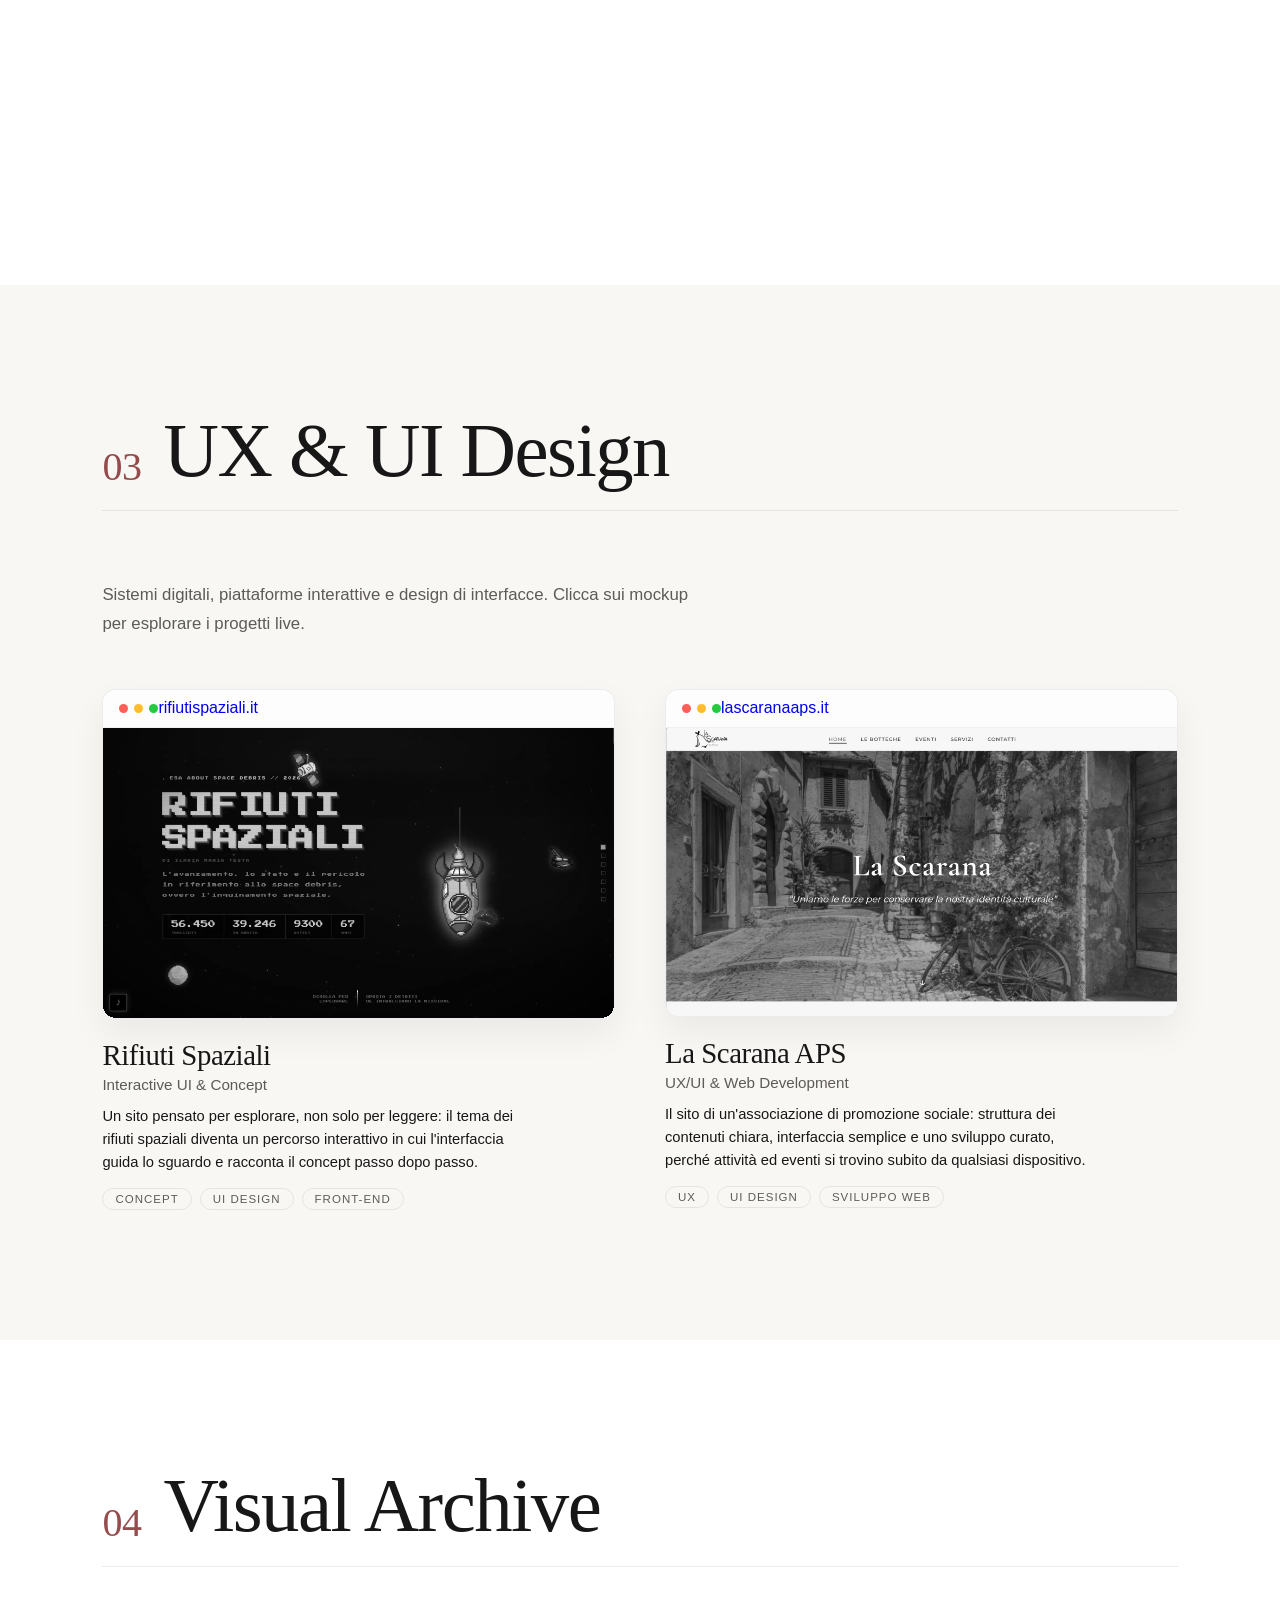
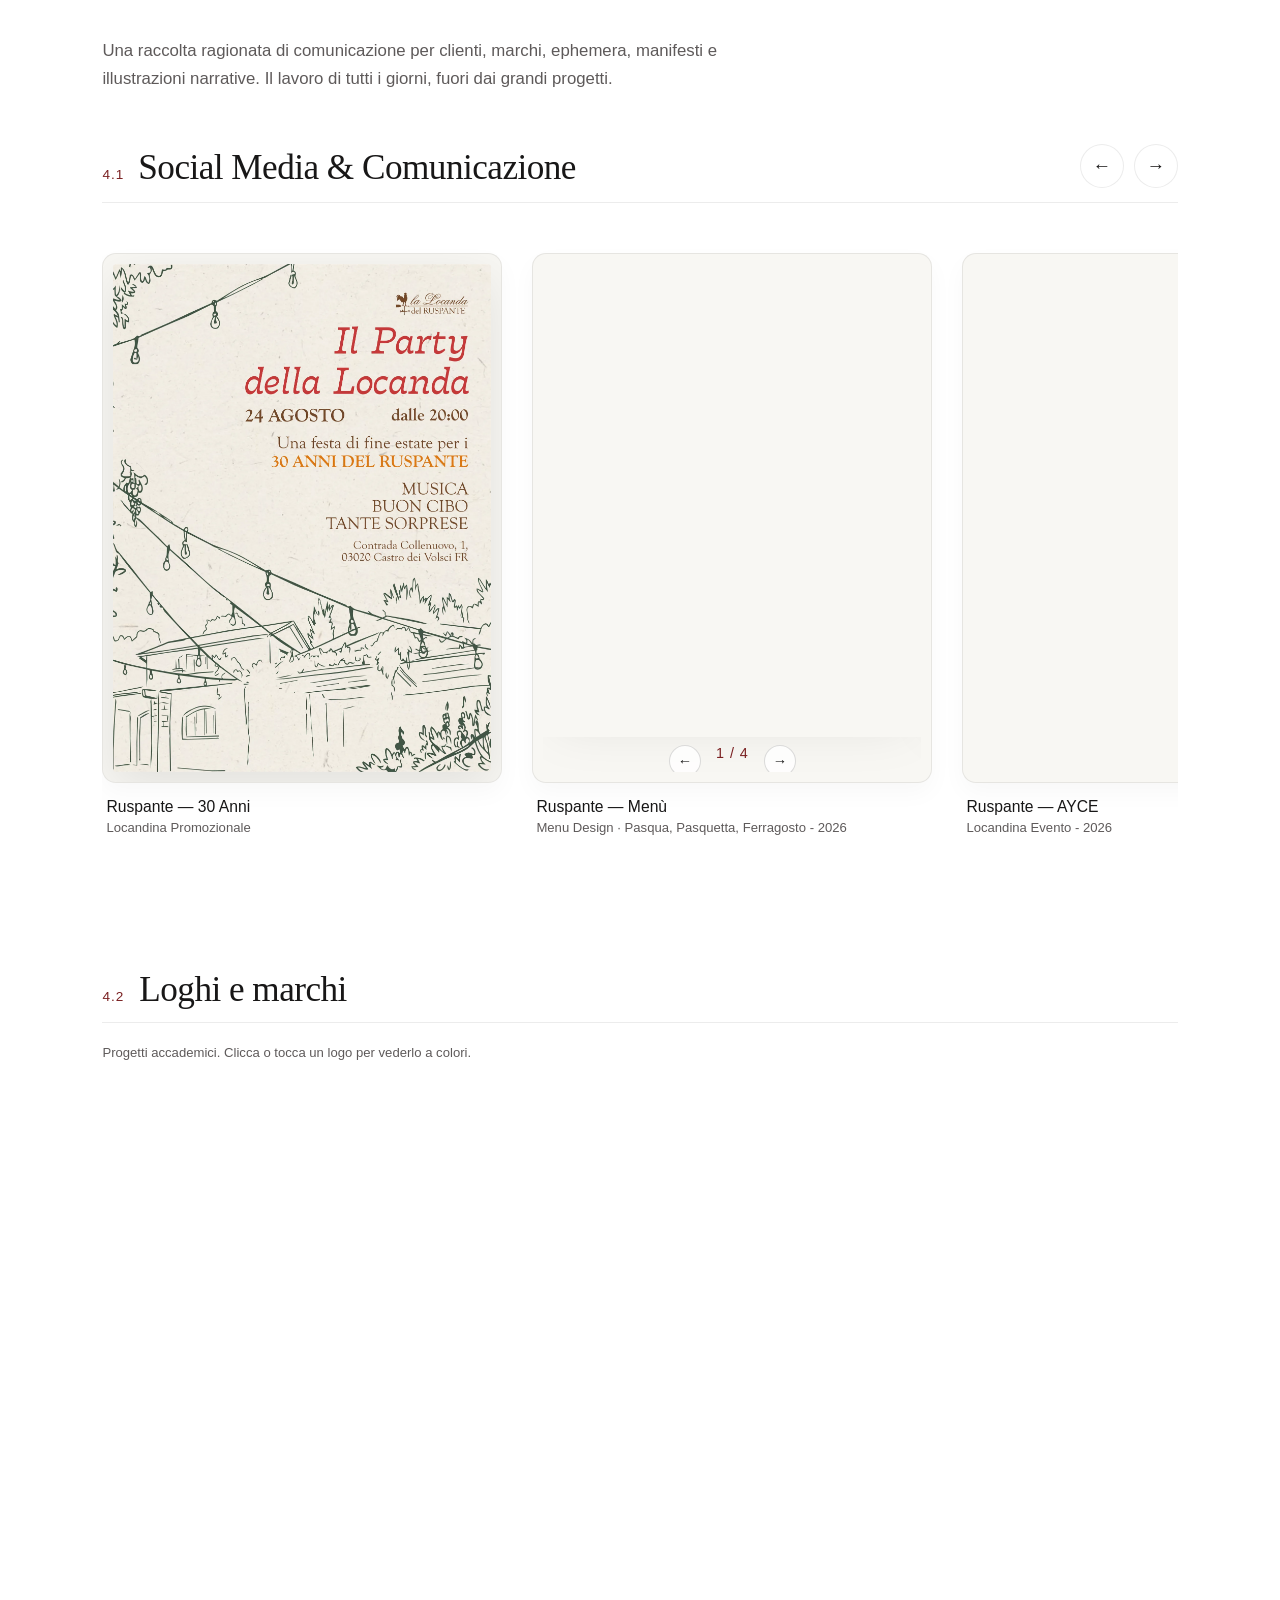
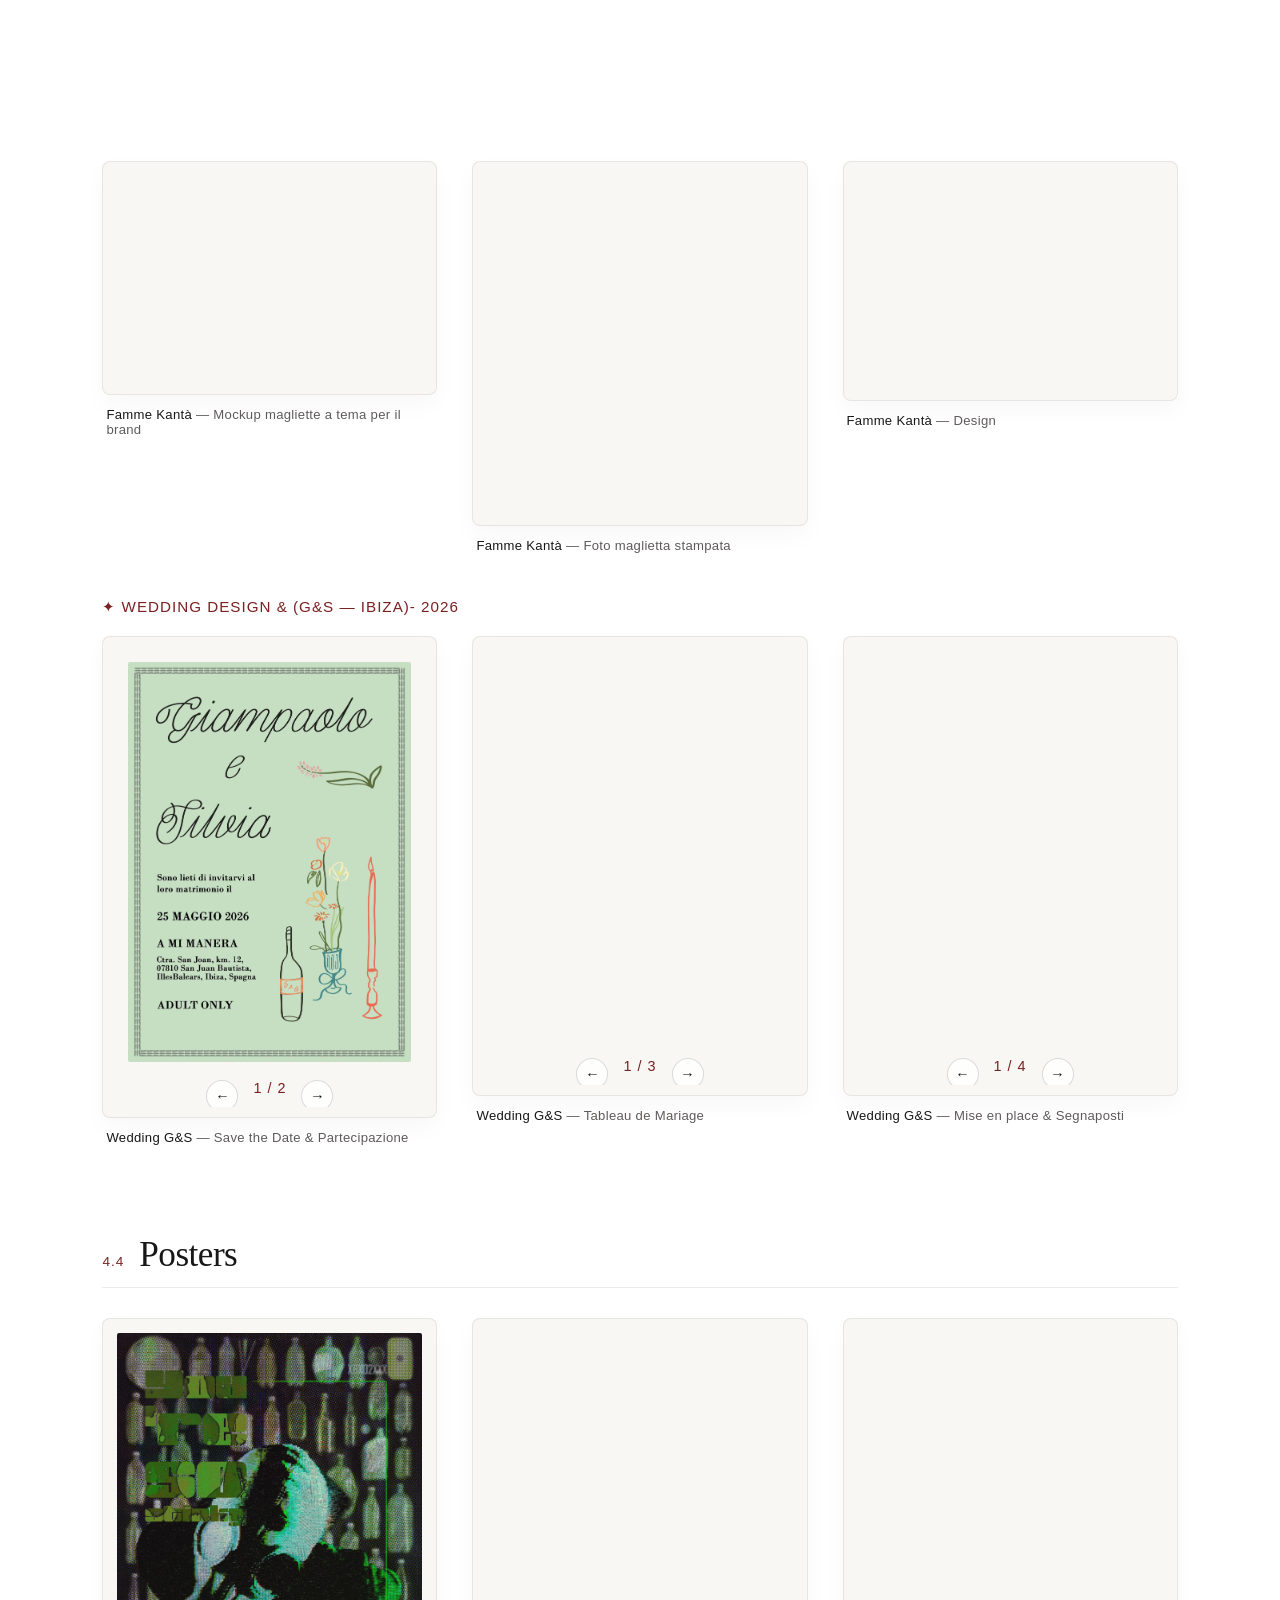
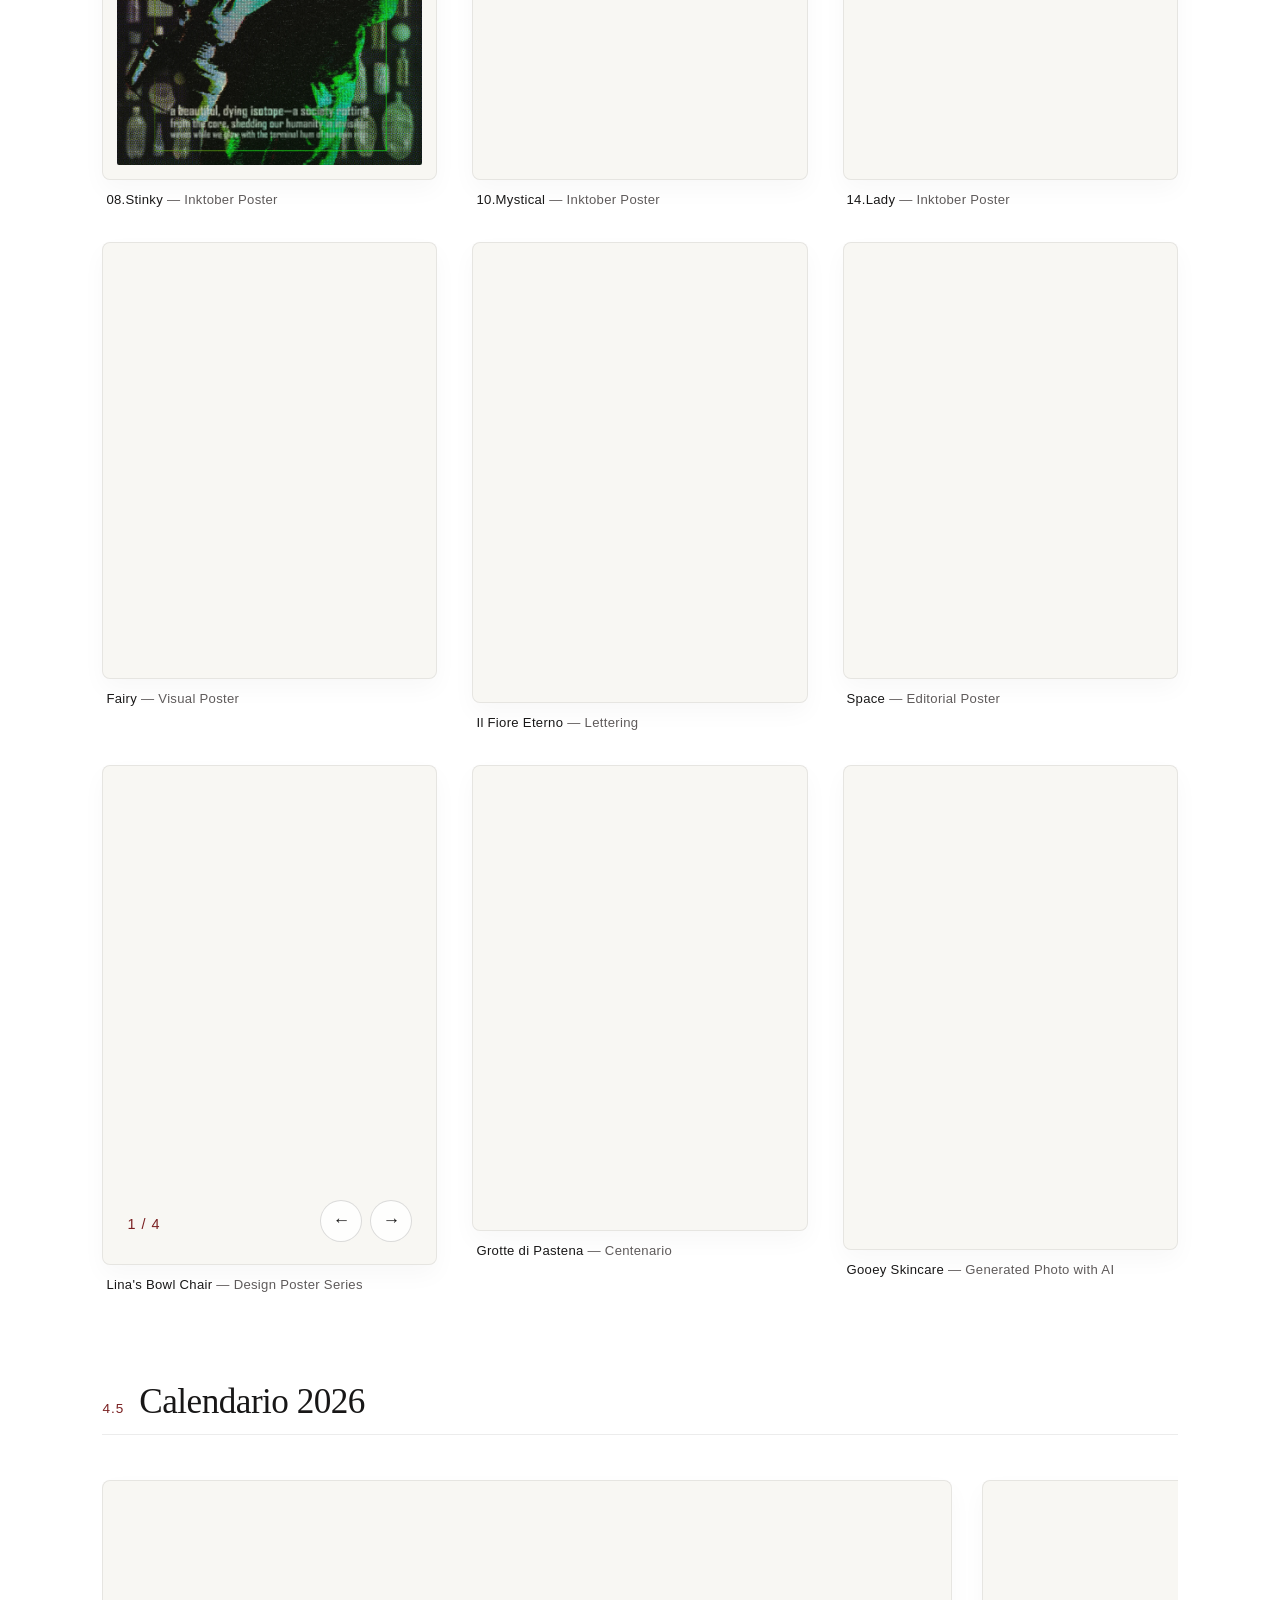
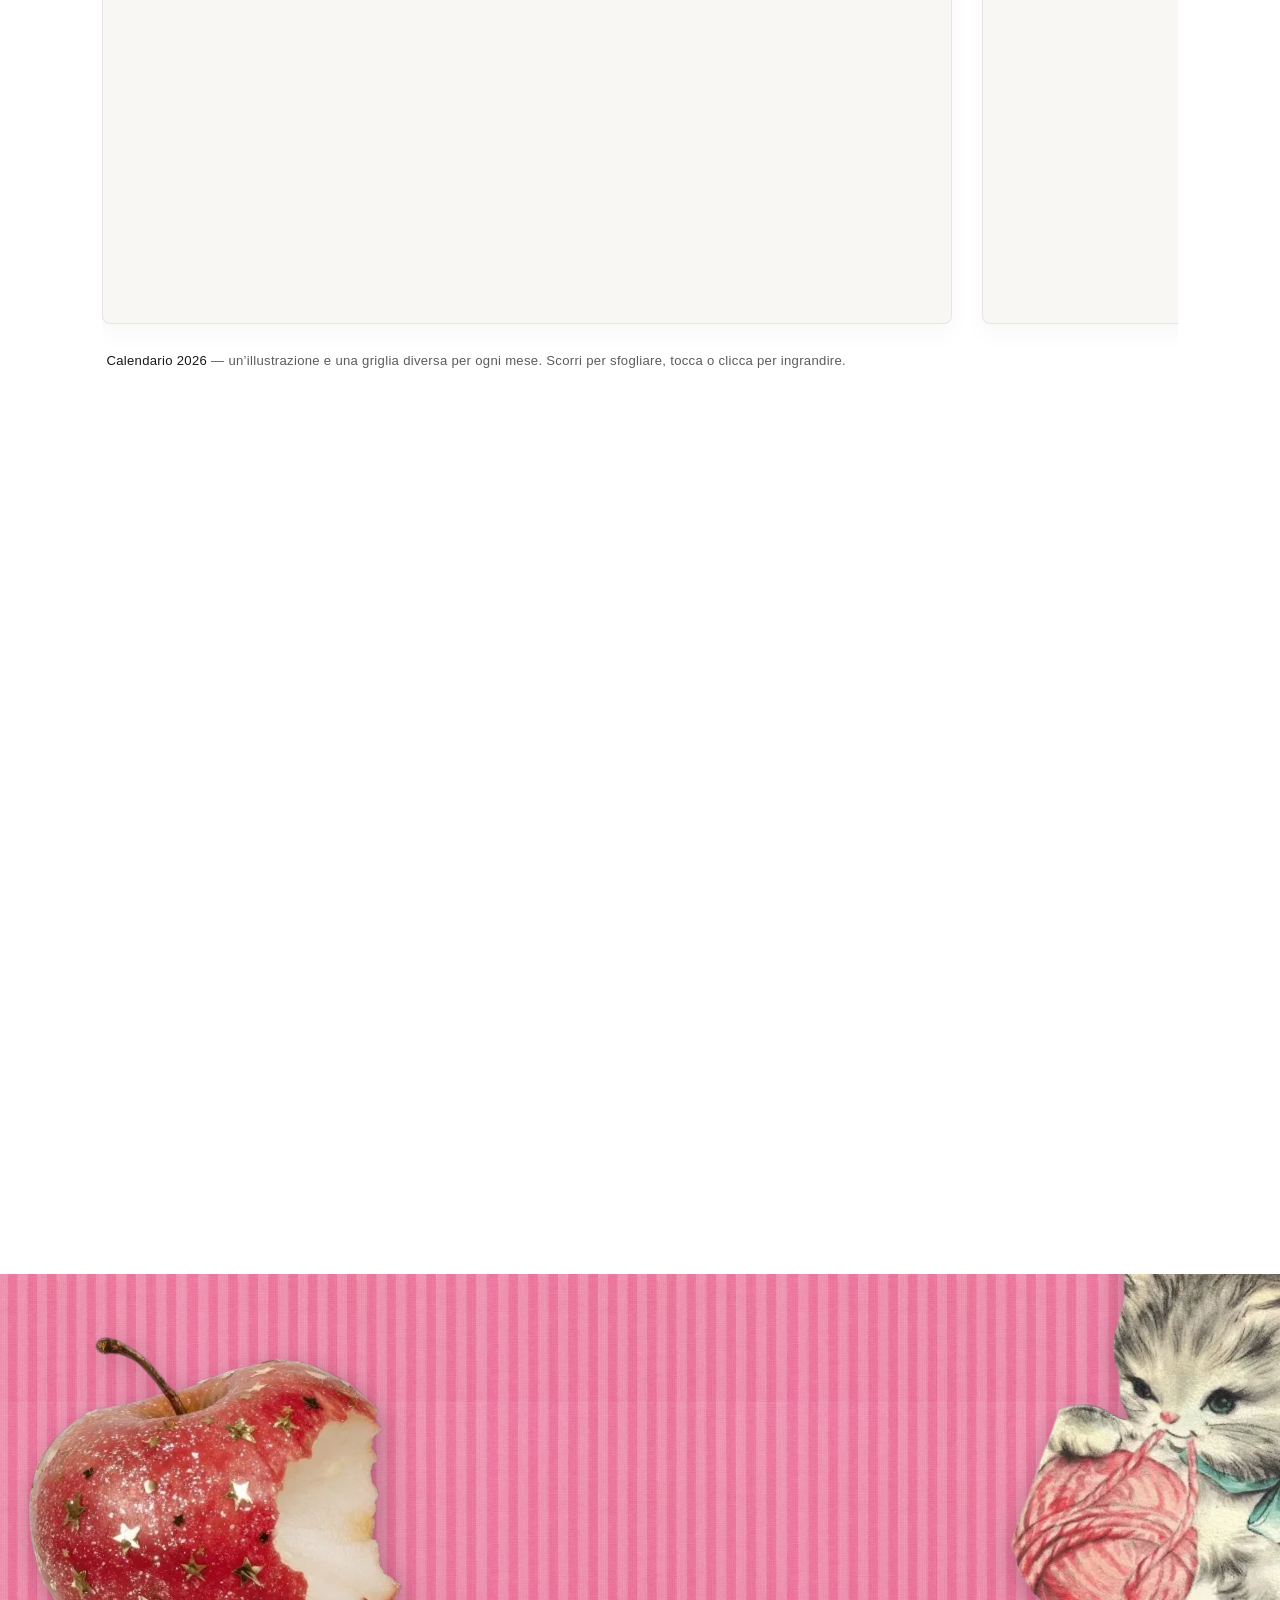
==== commit 32c64eca: "refini" ====
--- a/index.html
+++ b/index.html
@@ -195,10 +195,16 @@
          MANIFESTO & ABOUT ME
          ========================================== -->
     <section class="section-padding manifesto-section">
+        <div class="manifesto-ornament" aria-hidden="true"><span>✳</span><span>✦</span><span>✳</span></div>
         <h2 class="manifesto-text reveal" id="dynamic-quote">
             <span class="quote-item is-active">“Collect and understand and use as many codes of visual culture as possible.” <br>
             <span class="italic-accent"> — Tracy Ma</span></span>
         </h2>
+        <div class="manifesto-controls" hidden>
+            <span class="manifesto-rule" aria-hidden="true"></span>
+            <button type="button" class="manifesto-pause" aria-label="Metti in pausa le citazioni">Ⅱ</button>
+            <button type="button" class="manifesto-next" aria-label="Citazione successiva">→</button>
+        </div>
     </section>
  
     <section id="me" class="section-padding me-layout">
@@ -259,25 +265,25 @@
             Una selezione di progetti cartacei e sperimentali di cui ho curato ogni aspetto: impaginazione, cura dei file di stampa, illustrazioni... Clicca su una copertina per aprire il volume sul tavolo da lettura e sfogliarne le pagine.
         </p>
  
-        <p class="editorial-swipe-hint"><span aria-hidden="true">↔</span> Scorri le copertine, poi tocca per sfogliare</p>
+        <p class="editorial-swipe-hint"><span aria-hidden="true">↔</span> Scorri le copertine per esplorare i libri</p>
 
         <!-- MENSOLA DELLE COPERTINE -->
         <div class="bookshelf-container reveal">
             <div class="bookshelf-track" role="tablist" aria-label="Progetti editoriali">
  
-                <div class="book-item active" role="tab" tabindex="0" aria-selected="true" data-target="book-tesi" data-title="Forma e Caos" id="tab-book-tesi" aria-controls="book-tesi">
+                <div class="book-item active" role="tab" tabindex="0" aria-selected="true" data-target="book-tesi" data-title="Forma e Caos">
                     <img width="552" height="452" loading="lazy" decoding="async" src="assets/editorial/tesi/copertinatesi.webp" alt="Copertina della tesi di laurea Forma e Caos">
                 </div>
  
-                <div class="book-item" role="tab" tabindex="0" aria-selected="false" data-target="book-citta" data-title="Città Fantasma" id="tab-book-citta" aria-controls="book-citta">
+                <div class="book-item" role="tab" tabindex="0" aria-selected="false" data-target="book-citta" data-title="Città Fantasma">
                     <img width="1468" height="1101" loading="lazy" decoding="async" src="assets/editorial/citta/copertinacitta.webp" alt="Copertina di Città Fantasma">
                 </div>
  
-                <div class="book-item" role="tab" tabindex="0" aria-selected="false" data-target="book-haiku" data-title="Haiku" id="tab-book-haiku" aria-controls="book-haiku">
+                <div class="book-item" role="tab" tabindex="0" aria-selected="false" data-target="book-haiku" data-title="Haiku">
                     <img width="1200" height="1600" loading="lazy" decoding="async" src="assets/editorial/haiku/copertinahaiku.webp" alt="Copertina di Haiku">
                 </div>
  
-                <div class="book-item" role="tab" tabindex="0" aria-selected="false" data-target="book-erbario" data-title="Erbario Tascabile" id="tab-book-erbario" aria-controls="book-erbario">
+                <div class="book-item" role="tab" tabindex="0" aria-selected="false" data-target="book-erbario" data-title="Erbario Tascabile">
                     <img width="1200" height="1600" loading="lazy" decoding="async" src="assets/editorial/erbario/copertinaerbario.webp" alt="Copertina di Erbario Tascabile">
                 </div>
  
@@ -288,7 +294,7 @@
         <div class="reading-table reveal" id="reading-table">
  
             <!-- Dettaglio Tesi -->
-            <div id="book-tesi" class="book-detail-pane active" role="tabpanel" aria-labelledby="tab-book-tesi">
+            <div id="book-tesi" class="book-detail-pane active" role="tabpanel">
                 <div class="book-info">
                     <h3 class="ed-project-title">Forma e Caos</h3>
                     <span class="ed-project-type">Tesi di Laurea / Experimental Book Design</span>
@@ -327,7 +333,7 @@
             </div>
  
                <!-- Dettaglio Città Fantasma -->
-<div id="book-citta" class="book-detail-pane" role="tabpanel" aria-labelledby="tab-book-citta">
+<div id="book-citta" class="book-detail-pane" role="tabpanel">
     <div class="book-info">
         <h3 class="ed-project-title">Città Fantasma</h3>
         <span class="ed-project-type">Photobook / Saggistica Visiva</span>
@@ -371,7 +377,7 @@
 </div>
  
             <!-- Dettaglio Haiku -->
-            <div id="book-haiku" class="book-detail-pane" role="tabpanel" aria-labelledby="tab-book-haiku">
+            <div id="book-haiku" class="book-detail-pane" role="tabpanel">
                 <div class="book-info">
                     <h3 class="ed-project-title">Haiku delle quattro stagioni</h3>
                     <span class="ed-project-type">Libro Illustrato</span>
@@ -401,7 +407,7 @@
             </div>
  
             <!-- Dettaglio Erbario -->
-            <div id="book-erbario" class="book-detail-pane" role="tabpanel" aria-labelledby="tab-book-erbario">
+            <div id="book-erbario" class="book-detail-pane" role="tabpanel">
                 <div class="book-info">
                     <h3 class="ed-project-title">Erbario Tascabile</h3>
                     <span class="ed-project-type">Catalogazione Botanica</span>
@@ -523,7 +529,7 @@
                     <div class="browser-window">
                         <div class="browser-top-bar">
                             <div class="mac-dots" aria-hidden="true"><span></span><span></span><span></span></div>
-                            <div class="browser-url">rifiutispaziali.ilariamariatest.workers.dev</div>
+                            <div class="browser-url">rifiutispaziali.it</div>
                         </div>
                         <img width="1800" height="1025" loading="lazy" decoding="async" src="assets/site/rifiutispaziali.webp" alt="Anteprima del progetto Rifiuti Spaziali">
                         <div class="hover-overlay">
@@ -589,7 +595,6 @@
         </div>
 
         <div class="draw-carousel-container reveal">
-            <div class="ux-gallery-status" data-gallery="socialTrack" hidden></div>
             <div class="draw-carousel-track" id="socialTrack">
              
                 <!-- RUSPANTE -->
@@ -1143,8 +1148,7 @@
             <h3>Calendario 2026</h3>
         </div>
 
-        <div class="ux-gallery-status" data-gallery="calendar" hidden></div>
-        <div class="calendar-strip reveal" id="calendarTrack" tabindex="0" aria-label="Calendario 2026: scorri per sfogliare i mesi">
+        <div class="calendar-strip reveal" tabindex="0" aria-label="Calendario 2026: scorri per sfogliare i mesi">
             <figure class="calendar-card">
                 <div class="ephemera-frame">
                     <img width="798" height="1579" loading="lazy" decoding="async" src="assets/visual/calendario/calendario-copertina.webp" alt="Calendario 2026, copertina" class="zoomable">
@@ -1228,7 +1232,6 @@
         </div>
  
         <div class="draw-carousel-container reveal">
-            <div class="ux-gallery-status" data-gallery="drawTrack" hidden></div>
             <div class="draw-carousel-track" id="drawTrack">
                 <!-- 01. La casa di Chef -->
                 <figure class="draw-card">
@@ -1406,7 +1409,6 @@
         </div>
     </footer>
  
-    <a class="ux-back-top" href="#hero" aria-label="Torna all’inizio" hidden>↑</a>
     <!-- ==========================================
          JAVASCRIPT
          ========================================== -->
--- a/style.css
+++ b/style.css
@@ -2307,17 +2307,28 @@
     #archive .calendar-card .ephemera-frame:hover { transform: none; }
 }
 
-/* UX: micro-indicazioni, feedback e accessibilità. Nessuna modifica alle schede del calendario. */
-.ux-gallery-status { display: grid; grid-template-columns: 1fr auto; gap: 7px 12px; align-items: center; margin: 0 0 12px; color: var(--accent-dark); font-size: .82rem; font-weight: 500; }
-.ux-gallery-status[hidden], .ux-back-top[hidden] { display: none; }
-.ux-gallery-count { font-variant-numeric: tabular-nums; }
-.ux-gallery-progress { grid-column: 1 / -1; height: 2px; background: var(--accent-glow); overflow: hidden; }
-.ux-gallery-progress i { display: block; height: 100%; background: var(--accent-dark); transform-origin: left center; }
-.ux-back-top { position: fixed; right: 18px; bottom: calc(18px + env(safe-area-inset-bottom, 0px)); z-index: 900; width: 44px; height: 44px; display: grid; place-items: center; border: 1px solid var(--accent-dark); border-radius: 50%; background: var(--bg-paper); color: var(--accent-dark); text-decoration: none; font-size: 1.3rem; }
-:where(a, button, [role="tab"], [tabindex]):focus-visible { outline: 2px solid var(--accent-dark); outline-offset: 4px; }
-@media (max-width: 768px) {
-    #editorial .book-item.active img { outline: 2px solid var(--accent-dark); outline-offset: 3px; }
-    #editorial .bookshelf-container { scroll-snap-type: x proximity; }
-    .has-sections .nav-item.active { font-weight: 600; }
-    .ux-back-top { right: 12px; }
-}
+
+/* Manifesto: composizione tipografica autonoma, nessun listener di scroll. */
+.manifesto-section { position: relative; }
+.manifesto-ornament { display: flex; align-items: center; justify-content: center; gap: 18px; color: var(--accent-dark); margin: 0 auto 24px; font-size: 19px; line-height: 1; }
+.manifesto-ornament span:nth-child(2) { font-size: 34px; }
+.manifesto-controls { display: flex; justify-content: center; align-items: center; gap: 12px; margin: 26px auto 0; color: var(--accent-dark); }
+.manifesto-controls[hidden] { display: none; }
+.manifesto-rule { width: 72px; height: 1px; background: currentColor; transform-origin: left center; }
+.manifesto-controls button { border: 0; background: transparent; color: inherit; font: inherit; cursor: pointer; min-width: 44px; min-height: 44px; }
+.manifesto-controls button:focus-visible { outline: 2px solid currentColor; outline-offset: 2px; }
+.manifesto-text .quote-copy { display: inline-block; }
+.manifesto-text .quote-item .italic-accent { display: block; margin-top: .2em; }
+@media (prefers-reduced-motion: no-preference) {
+    .manifesto-section.quote-playing .quote-item.is-active .quote-copy { animation: manifesto-enter .85s cubic-bezier(.16,1,.3,1) both; }
+    .manifesto-section.quote-playing .quote-item.is-active .italic-accent { animation: manifesto-enter .75s .18s cubic-bezier(.16,1,.3,1) both; }
+    .manifesto-section.quote-playing .manifesto-ornament span { animation: manifesto-star 7s ease-in-out infinite; }
+    .manifesto-section.quote-playing .manifesto-ornament span:first-child { animation-delay: -.6s; }
+    .manifesto-section.quote-playing .manifesto-ornament span:last-child { animation-delay: -1.2s; }
+    .manifesto-section.quote-playing .manifesto-rule { animation: manifesto-line 7s linear both; }
+}
+@keyframes manifesto-enter { from { opacity: 0; transform: translateY(14px); } to { opacity: 1; transform: translateY(0); } }
+@keyframes manifesto-star { 0%, 100% { transform: rotate(0) scale(1); } 50% { transform: rotate(45deg) scale(1.16); } }
+@keyframes manifesto-line { from { transform: scaleX(.05); } to { transform: scaleX(1); } }
+@media (max-width: 768px) { .manifesto-ornament { margin-bottom: 16px; } .manifesto-controls { margin-top: 16px; } }
+@media (prefers-reduced-motion: reduce) { .manifesto-text .quote-item { transition: none; } }
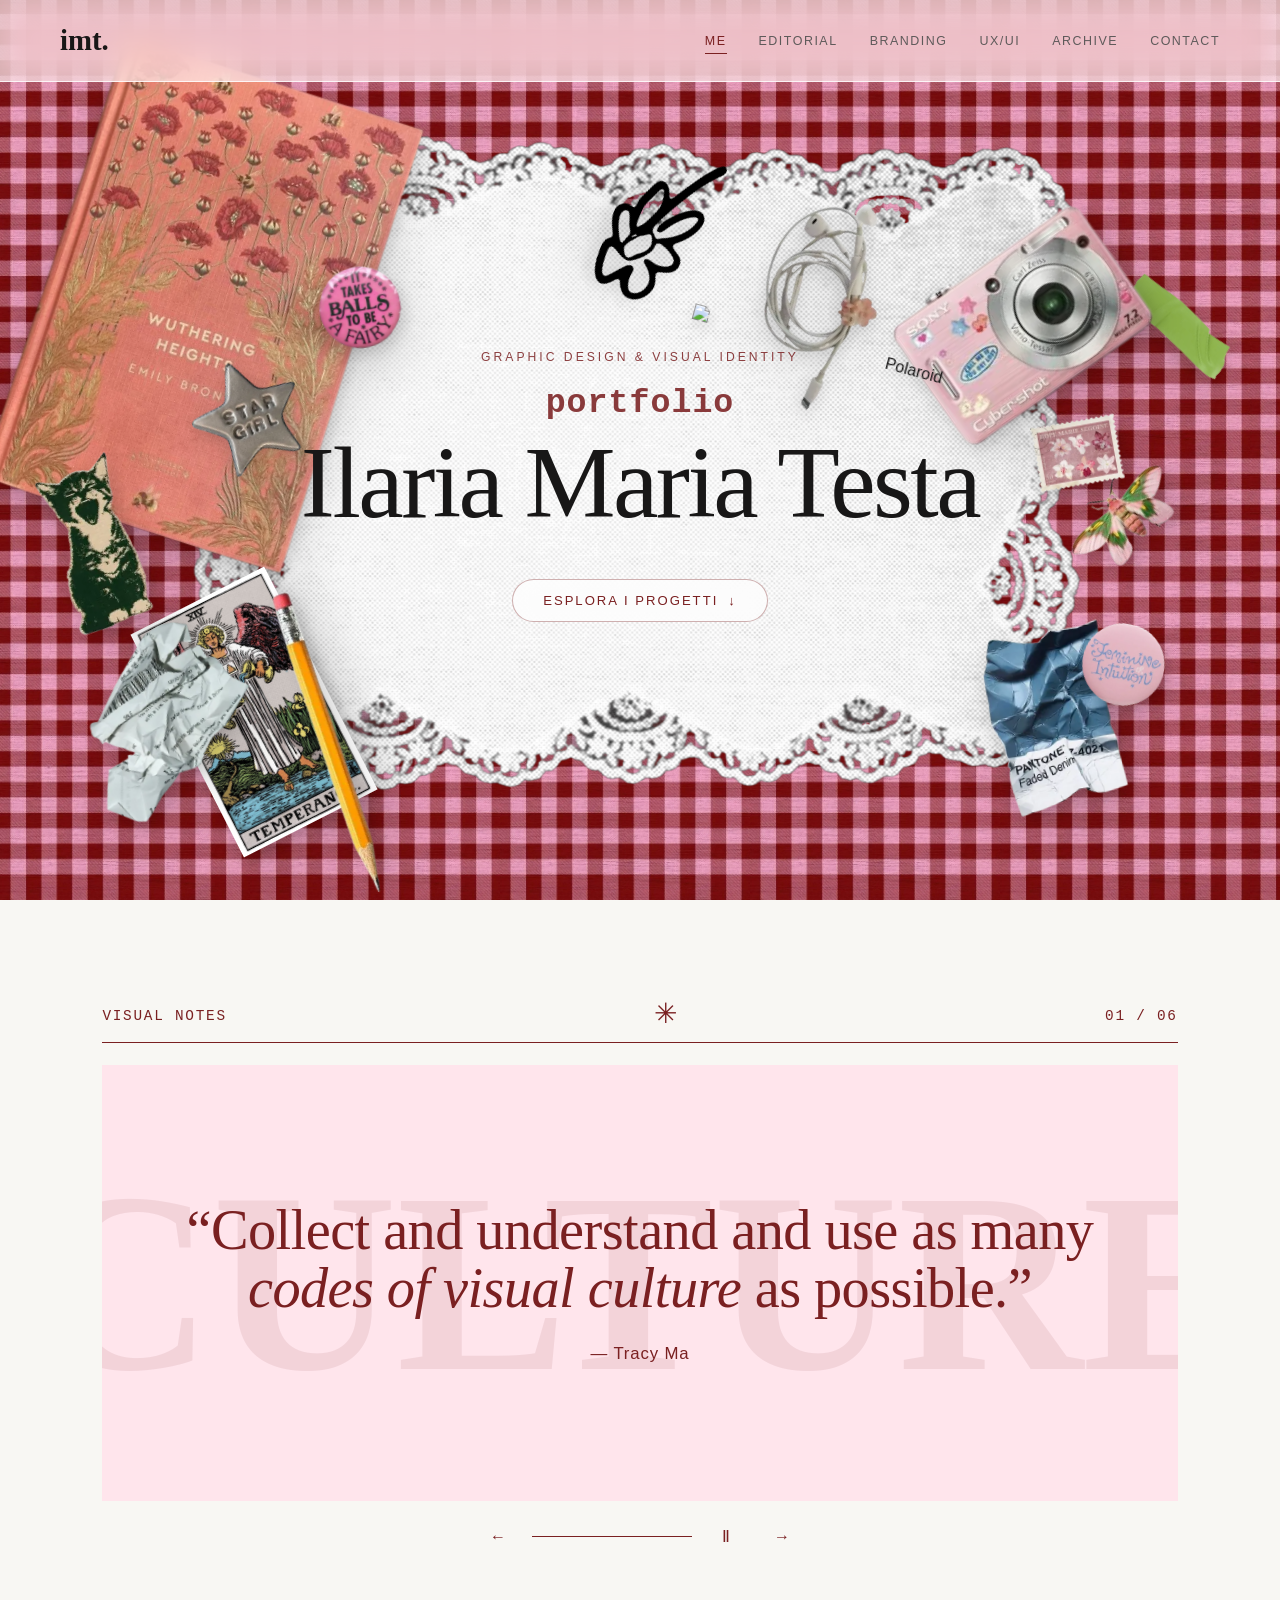
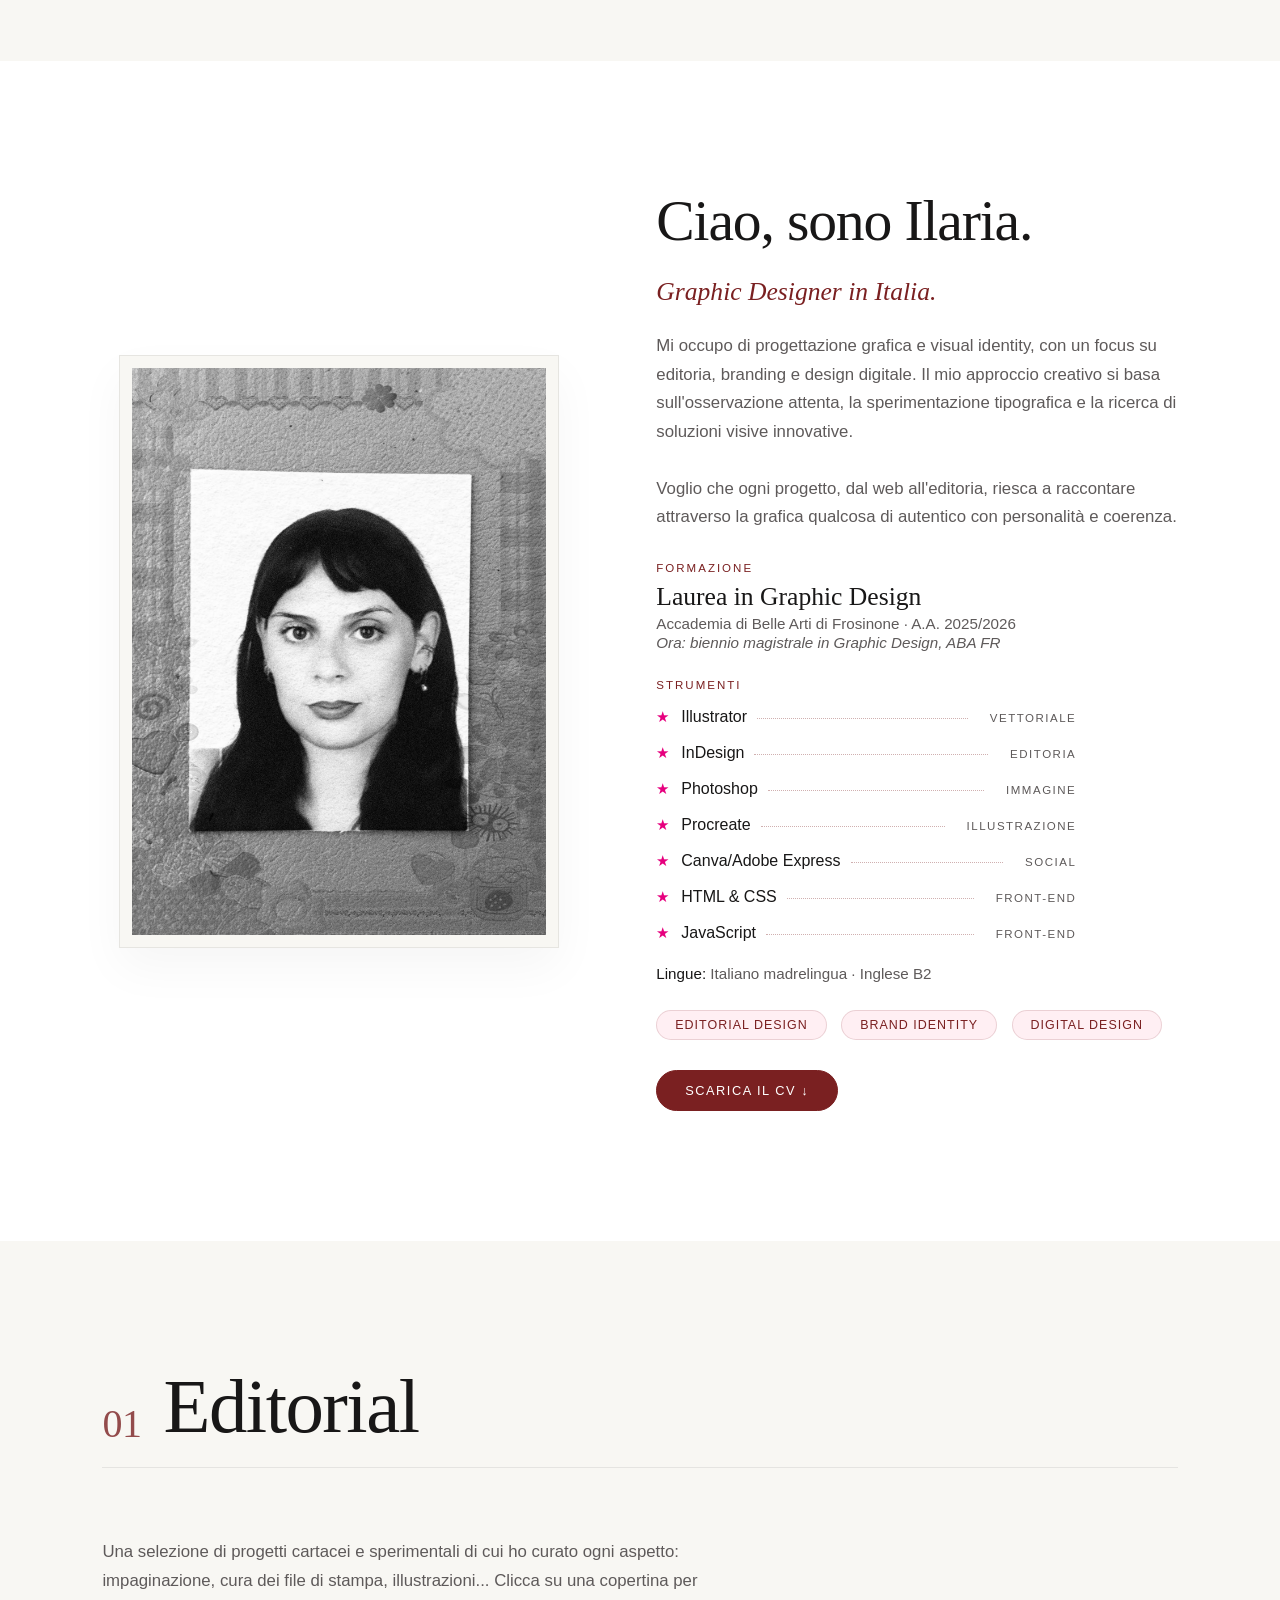
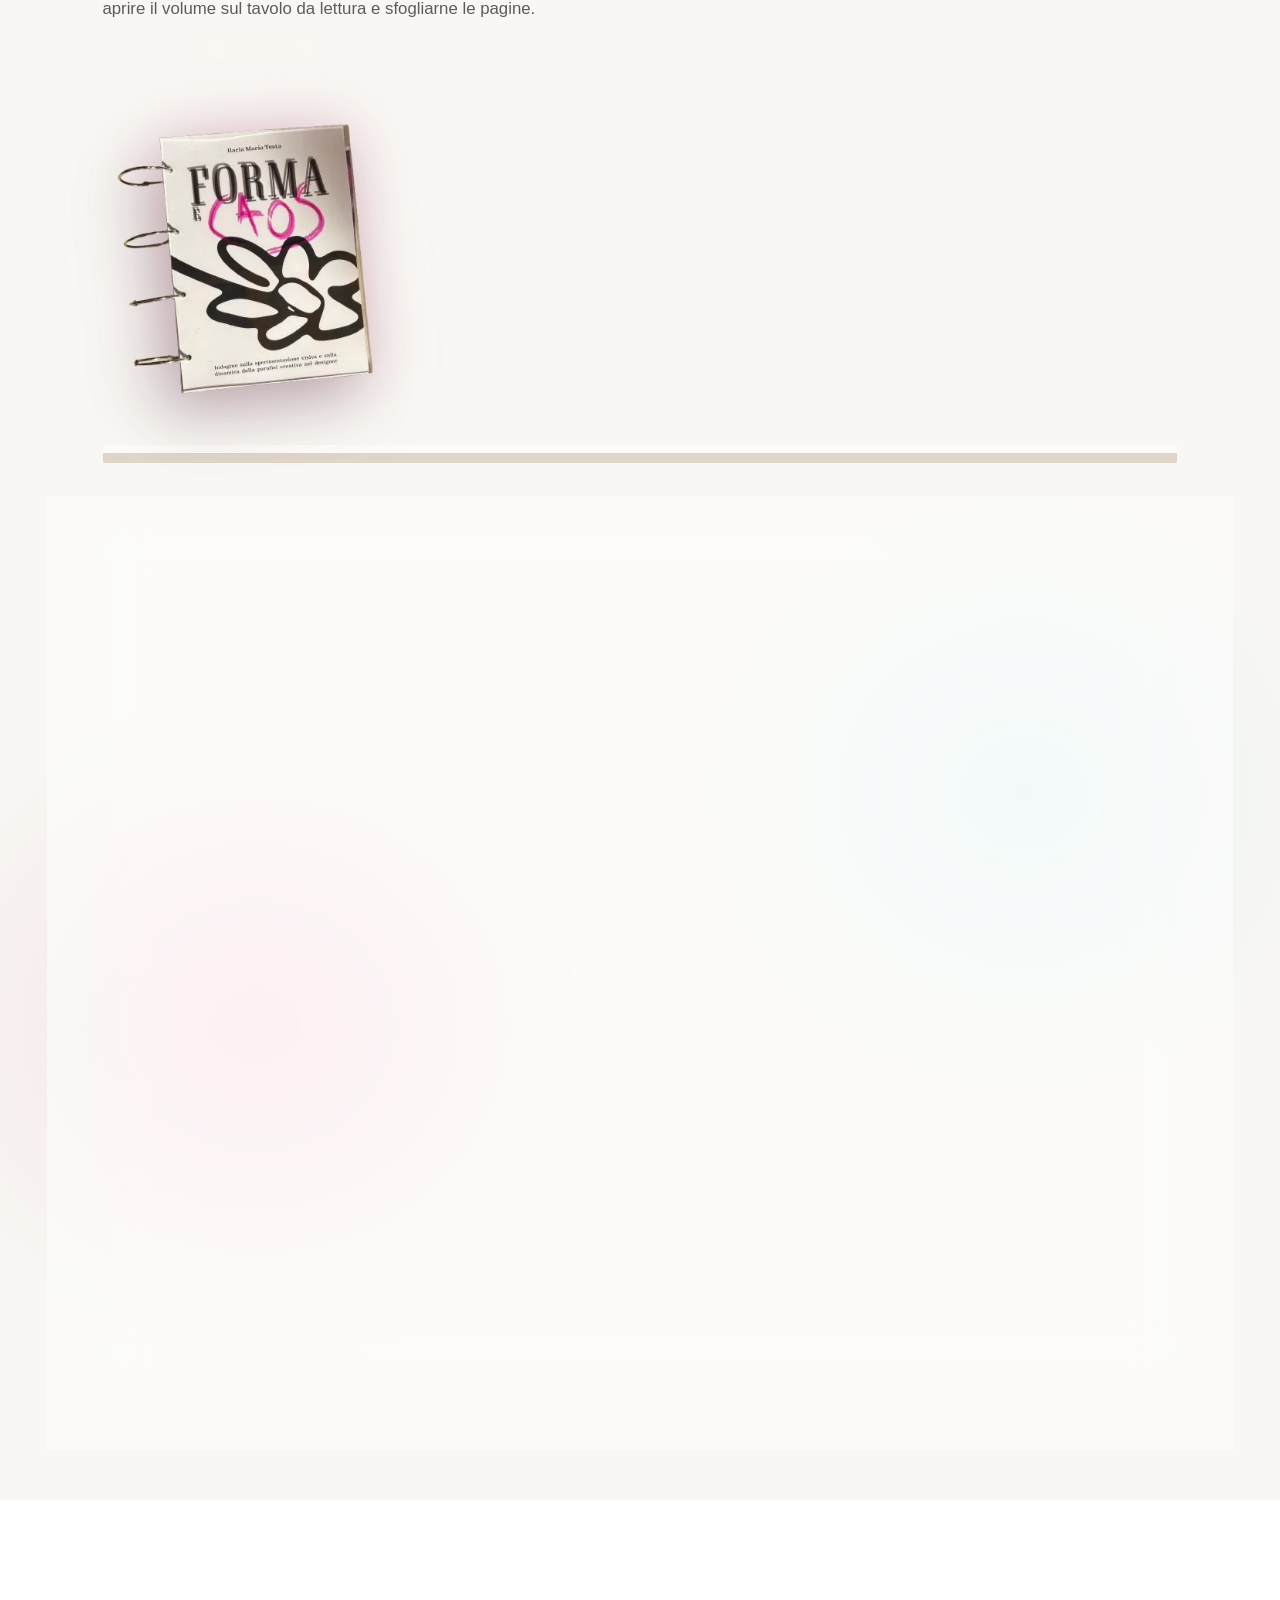
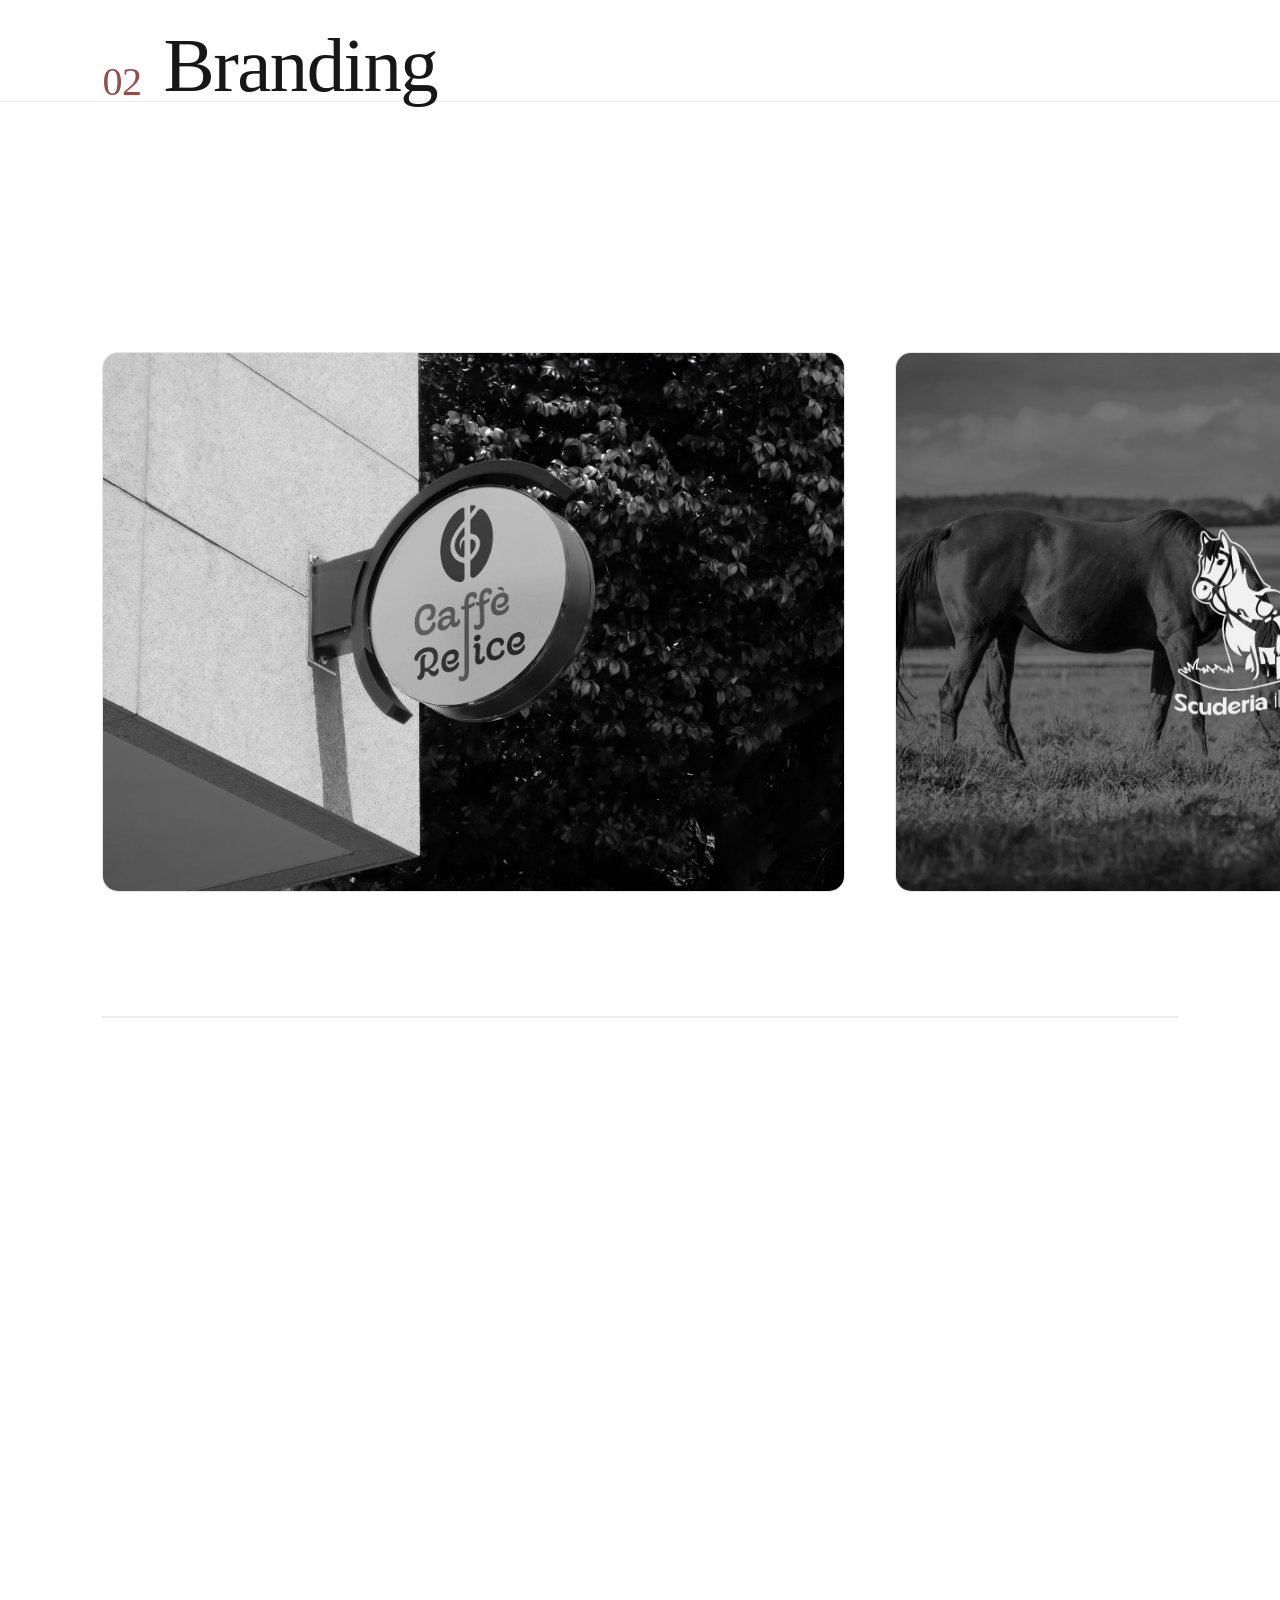
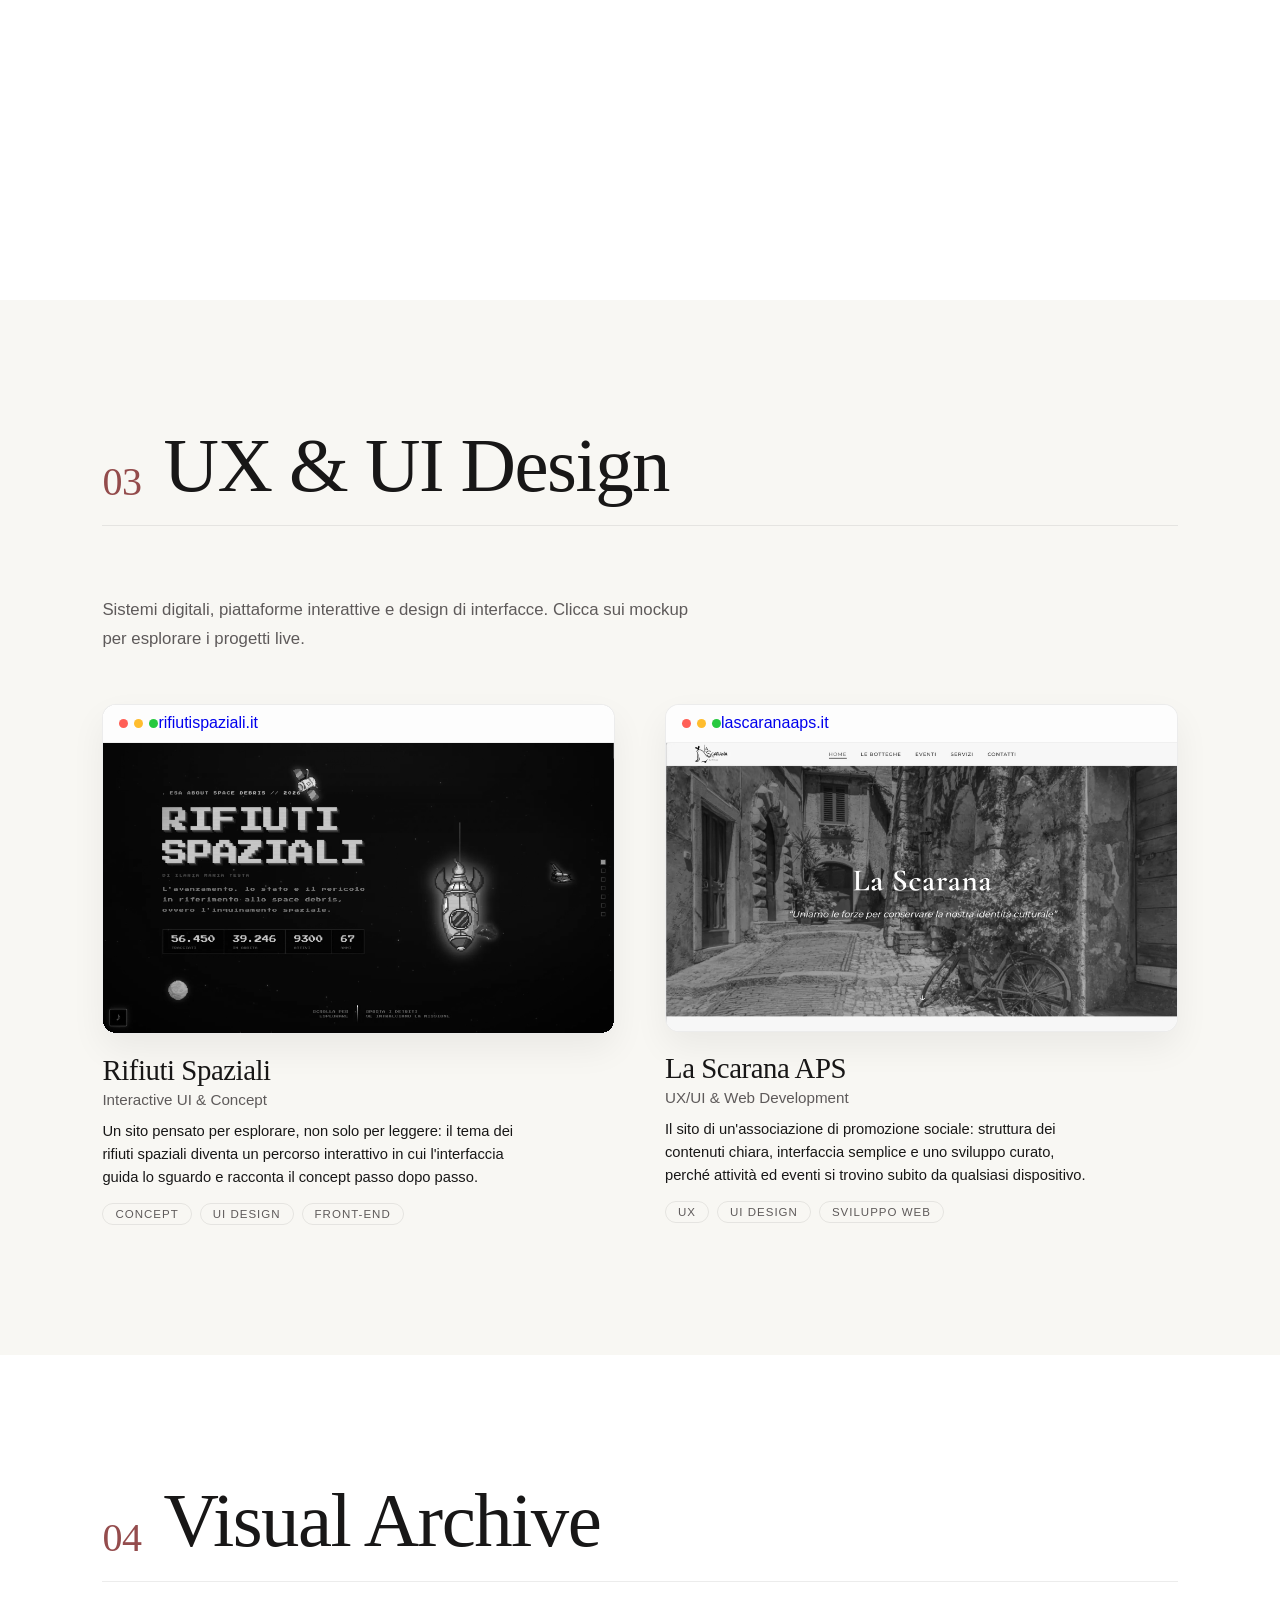
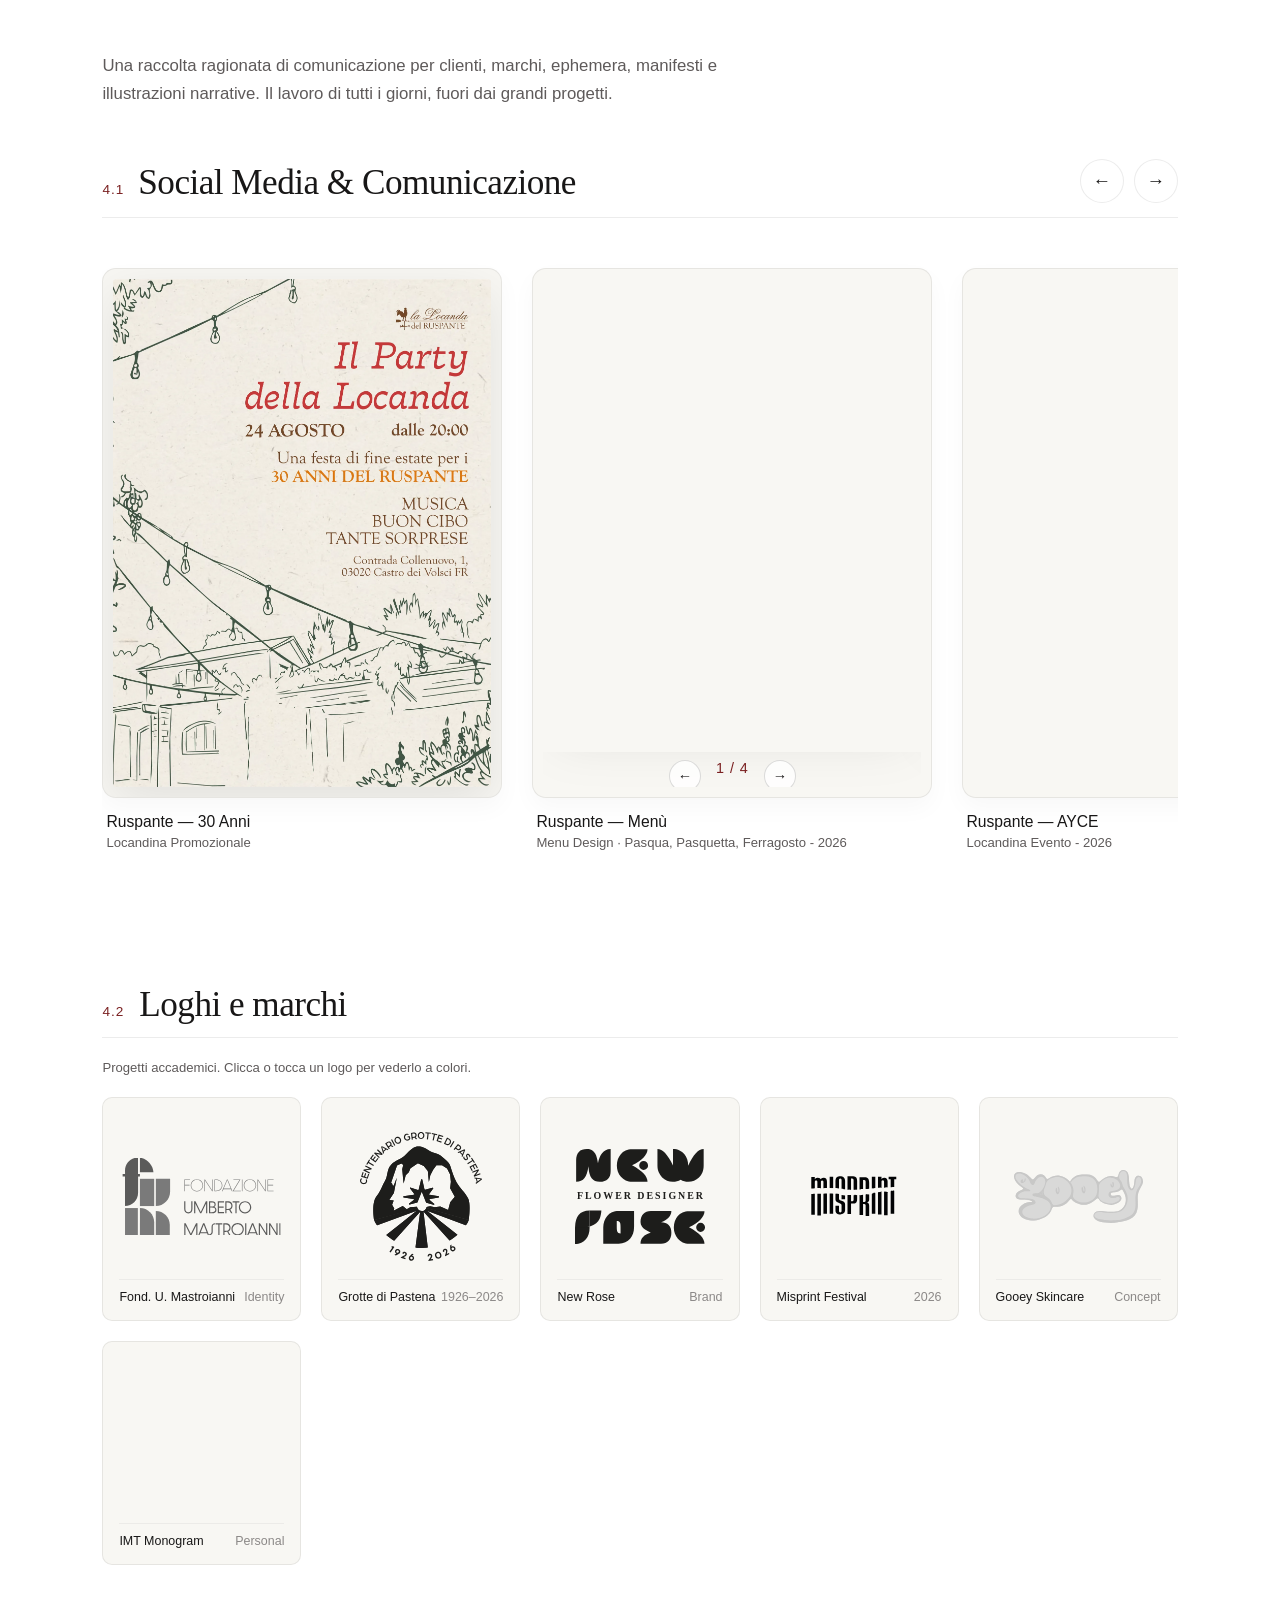
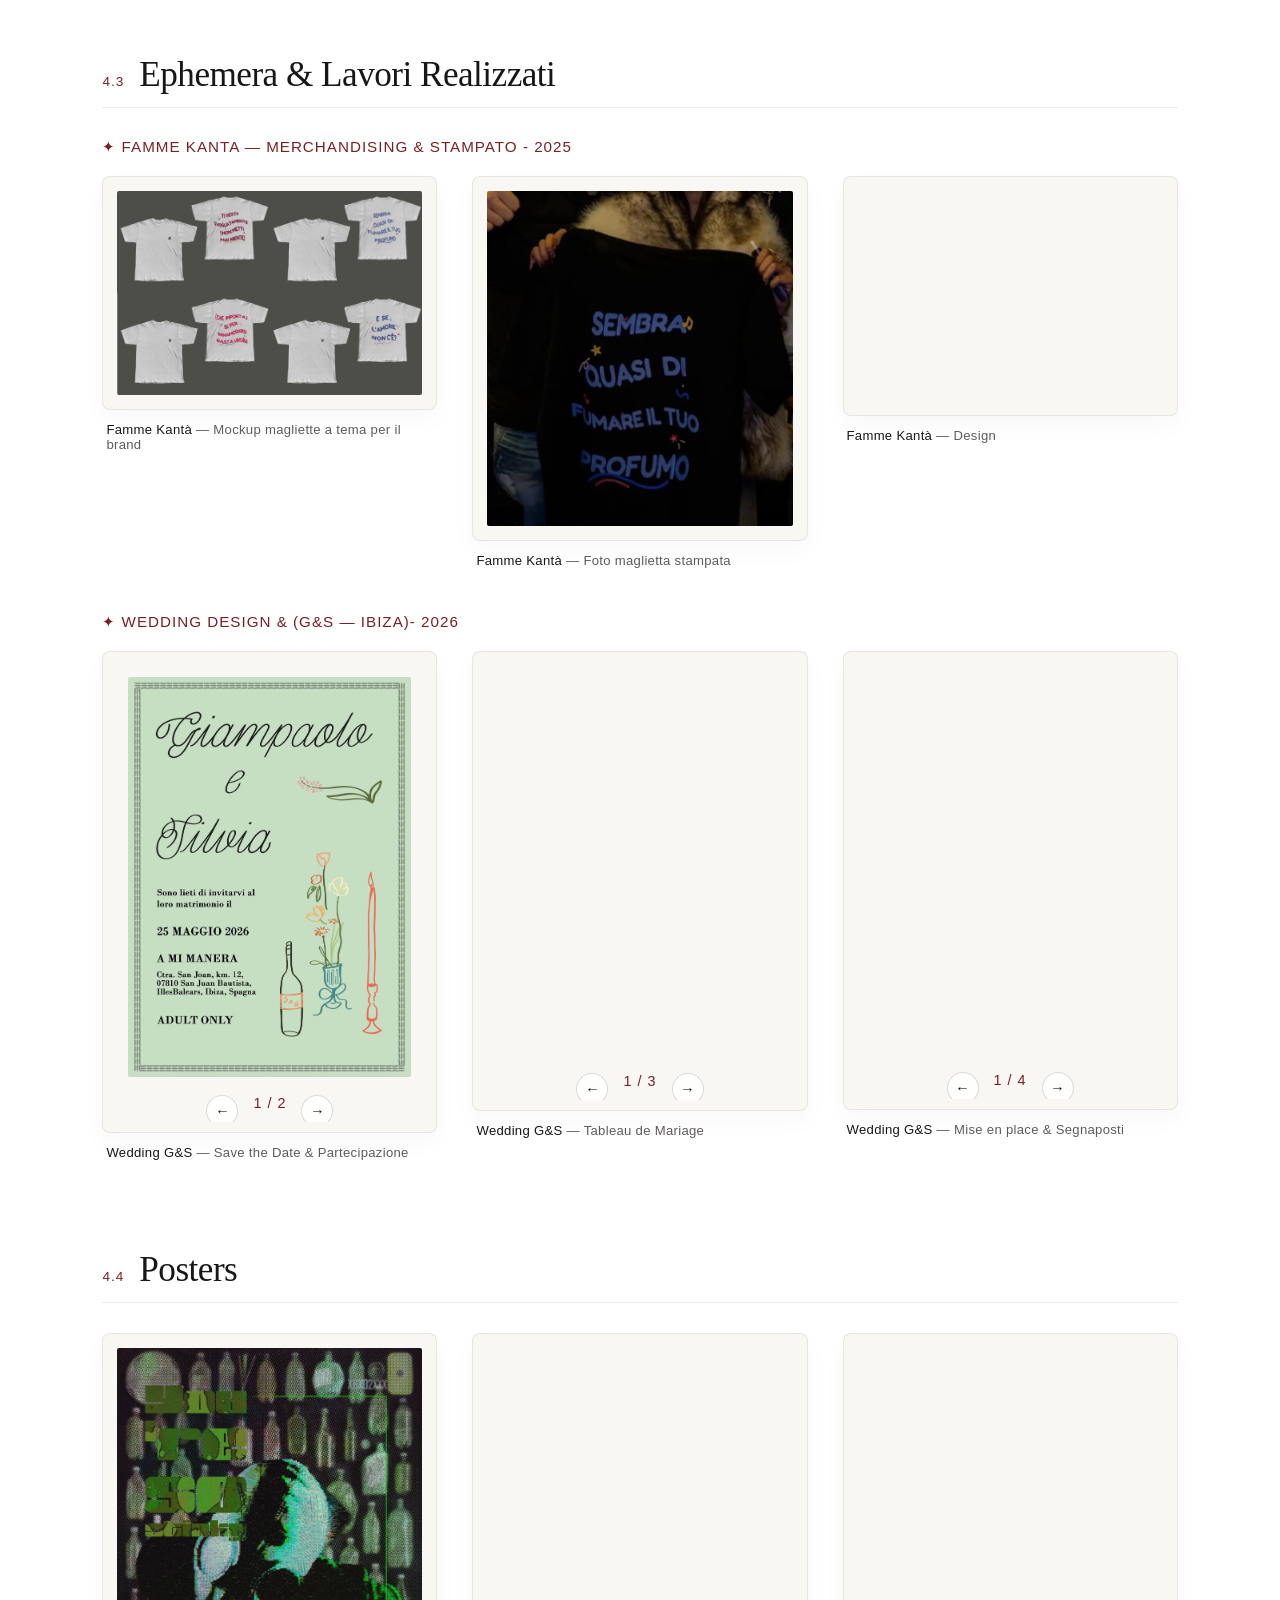
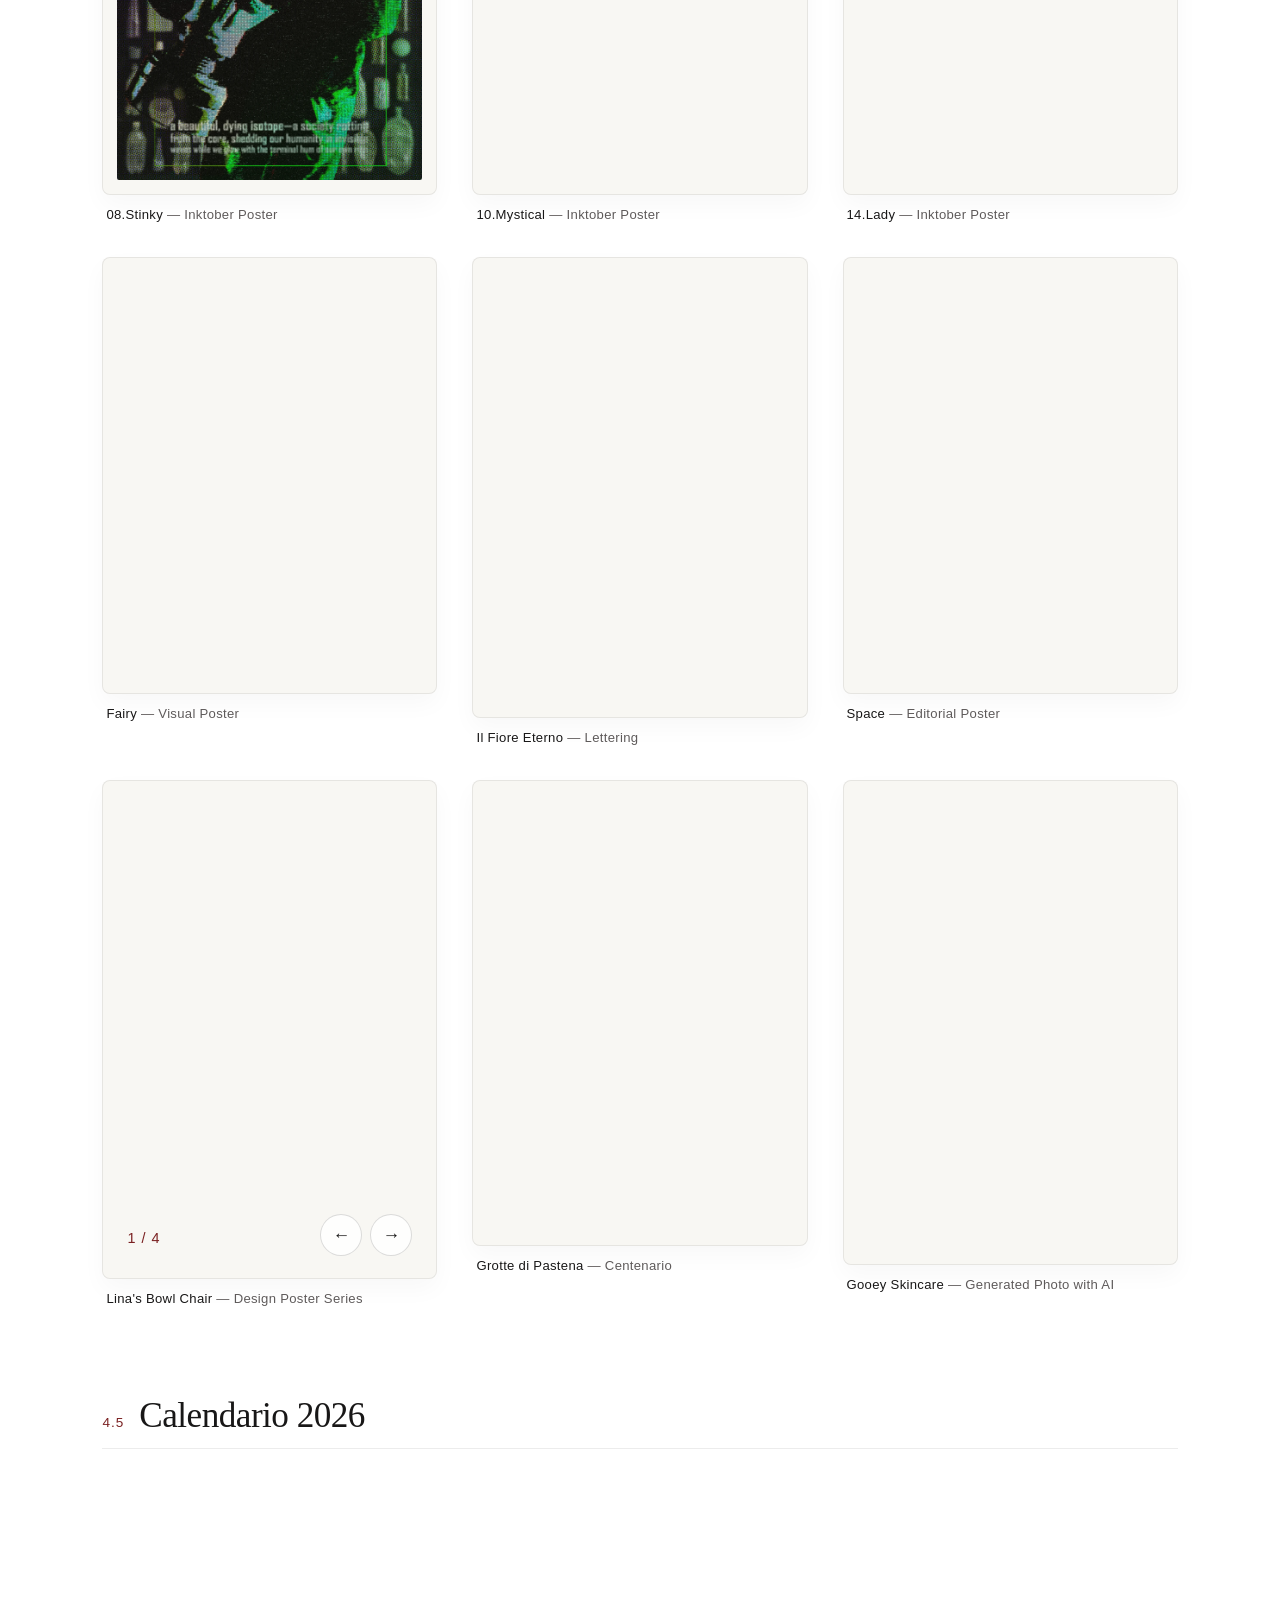
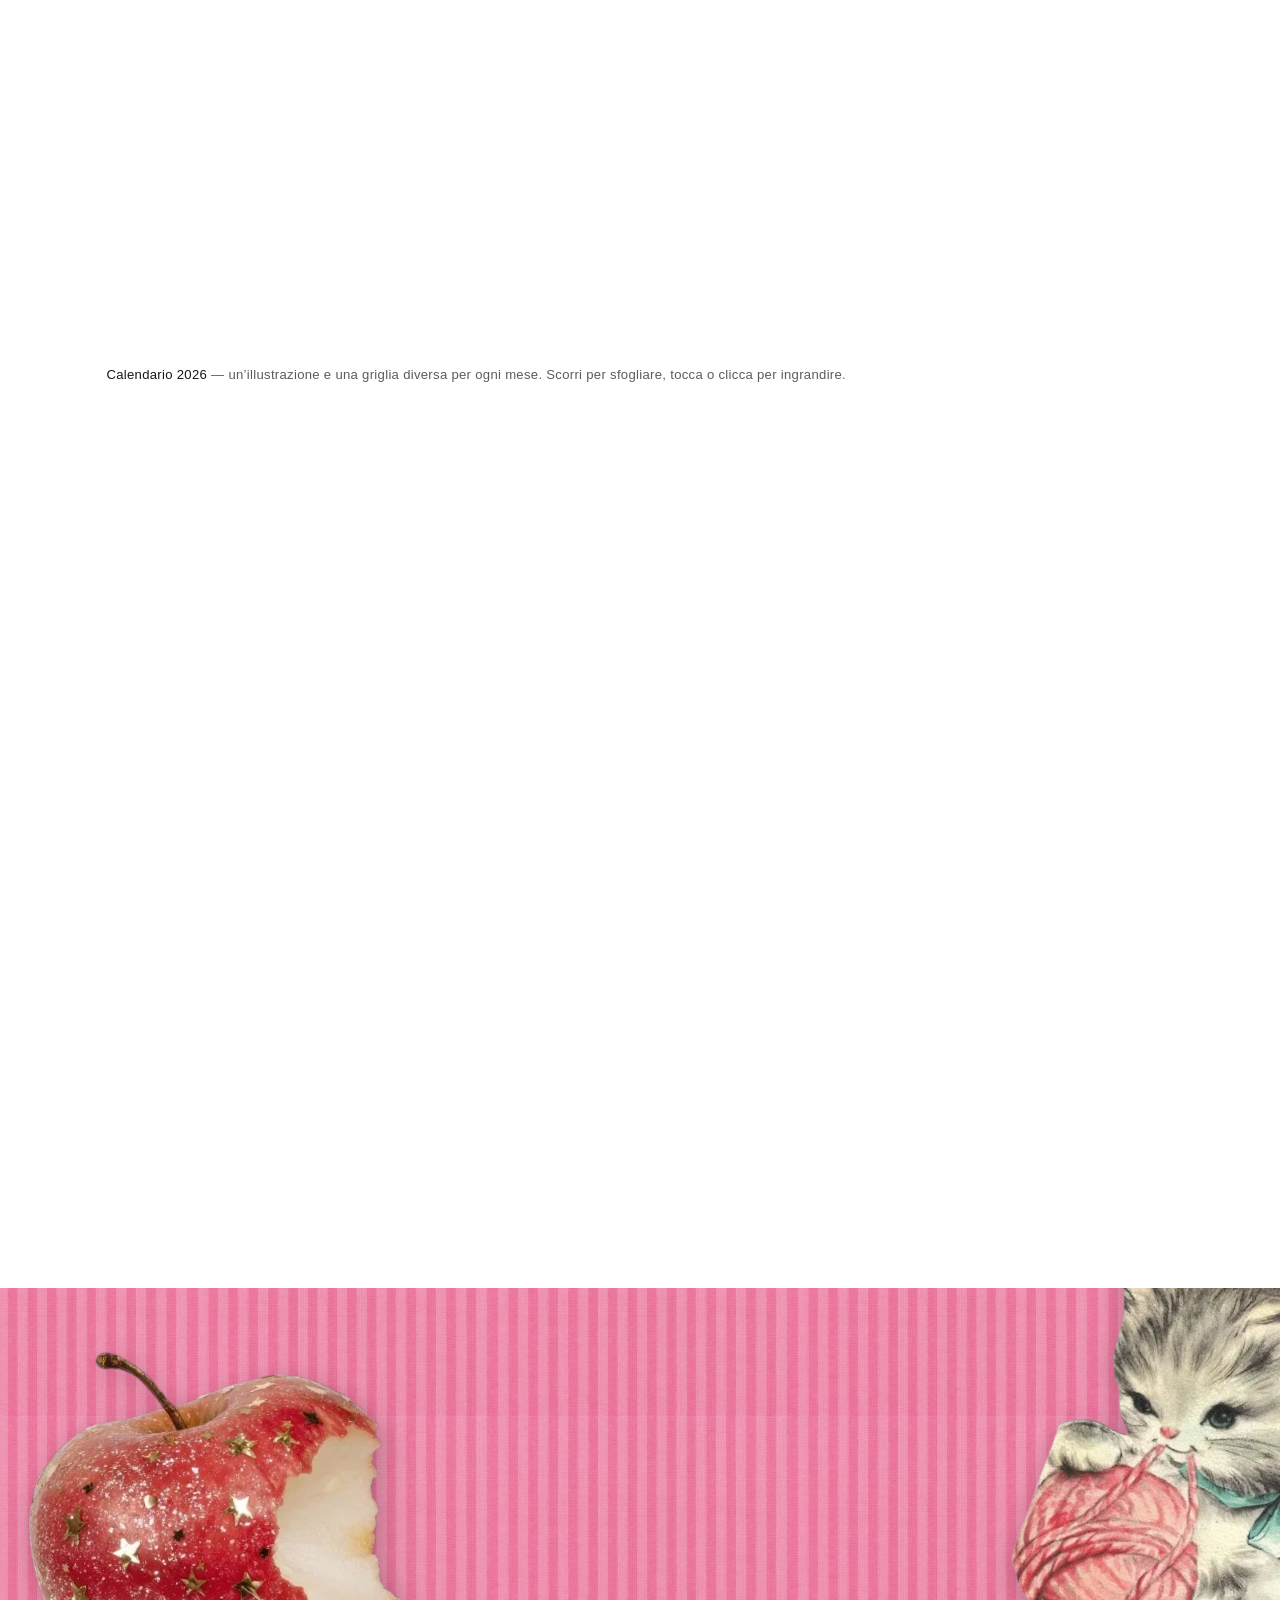
==== commit d6d4603a: "manifesti in movimento" ====
--- a/index.html
+++ b/index.html
@@ -195,12 +195,13 @@
          MANIFESTO & ABOUT ME
          ========================================== -->
     <section class="section-padding manifesto-section">
-        <div class="manifesto-ornament" aria-hidden="true"><span>✳</span><span>✦</span><span>✳</span></div>
+        <div class="manifesto-ornament" aria-hidden="true"><span>VISUAL NOTES</span><span>✳</span><span class="manifesto-index">01 / 06</span></div>
         <h2 class="manifesto-text reveal" id="dynamic-quote">
             <span class="quote-item is-active">“Collect and understand and use as many codes of visual culture as possible.” <br>
             <span class="italic-accent"> — Tracy Ma</span></span>
         </h2>
         <div class="manifesto-controls" hidden>
+            <button type="button" class="manifesto-prev" aria-label="Citazione precedente">←</button>
             <span class="manifesto-rule" aria-hidden="true"></span>
             <button type="button" class="manifesto-pause" aria-label="Metti in pausa le citazioni">Ⅱ</button>
             <button type="button" class="manifesto-next" aria-label="Citazione successiva">→</button>
--- a/style.css
+++ b/style.css
@@ -2308,27 +2308,39 @@
 }
 
 
-/* Manifesto: composizione tipografica autonoma, nessun listener di scroll. */
-.manifesto-section { position: relative; }
-.manifesto-ornament { display: flex; align-items: center; justify-content: center; gap: 18px; color: var(--accent-dark); margin: 0 auto 24px; font-size: 19px; line-height: 1; }
-.manifesto-ornament span:nth-child(2) { font-size: 34px; }
-.manifesto-controls { display: flex; justify-content: center; align-items: center; gap: 12px; margin: 26px auto 0; color: var(--accent-dark); }
-.manifesto-controls[hidden] { display: none; }
-.manifesto-rule { width: 72px; height: 1px; background: currentColor; transform-origin: left center; }
-.manifesto-controls button { border: 0; background: transparent; color: inherit; font: inherit; cursor: pointer; min-width: 44px; min-height: 44px; }
-.manifesto-controls button:focus-visible { outline: 2px solid currentColor; outline-offset: 2px; }
-.manifesto-text .quote-copy { display: inline-block; }
-.manifesto-text .quote-item .italic-accent { display: block; margin-top: .2em; }
-@media (prefers-reduced-motion: no-preference) {
-    .manifesto-section.quote-playing .quote-item.is-active .quote-copy { animation: manifesto-enter .85s cubic-bezier(.16,1,.3,1) both; }
-    .manifesto-section.quote-playing .quote-item.is-active .italic-accent { animation: manifesto-enter .75s .18s cubic-bezier(.16,1,.3,1) both; }
-    .manifesto-section.quote-playing .manifesto-ornament span { animation: manifesto-star 7s ease-in-out infinite; }
-    .manifesto-section.quote-playing .manifesto-ornament span:first-child { animation-delay: -.6s; }
-    .manifesto-section.quote-playing .manifesto-ornament span:last-child { animation-delay: -1.2s; }
-    .manifesto-section.quote-playing .manifesto-rule { animation: manifesto-line 7s linear both; }
-}
-@keyframes manifesto-enter { from { opacity: 0; transform: translateY(14px); } to { opacity: 1; transform: translateY(0); } }
-@keyframes manifesto-star { 0%, 100% { transform: rotate(0) scale(1); } 50% { transform: rotate(45deg) scale(1.16); } }
-@keyframes manifesto-line { from { transform: scaleX(.05); } to { transform: scaleX(1); } }
-@media (max-width: 768px) { .manifesto-ornament { margin-bottom: 16px; } .manifesto-controls { margin-top: 16px; } }
-@media (prefers-reduced-motion: reduce) { .manifesto-text .quote-item { transition: none; } }
+/* Manifesti in movimento — solo questa sezione. */
+.manifesto-section { position: relative; isolation: isolate; overflow: hidden; background: var(--bg-paper); padding: clamp(52px, 8vw, 112px) 8%; }
+.manifesto-ornament { display:flex; align-items:center; justify-content:space-between; gap:12px; color:var(--accent-dark); font-family:var(--font-pixel); font-size:clamp(.65rem,1.3vw,.9rem); letter-spacing:.12em; border-bottom:1px solid currentColor; padding-bottom:12px; margin-bottom:22px; }
+.manifesto-ornament span:nth-child(2) { font-size:28px; line-height:1; }
+.manifesto-text { position:relative; isolation:isolate; text-align:center; align-items:stretch; font-family:var(--font-display); font-size:clamp(2rem,4.4vw,4.5rem); line-height:1.04; }
+.manifesto-text .quote-item { position:relative; display:flex; flex-direction:column; justify-content:center; align-items:center; min-width:0; min-height:clamp(260px,34vw,440px); padding:32px clamp(8px,4vw,54px); overflow:hidden; color:var(--accent-dark); background:var(--bg-pink); }
+.manifesto-text .quote-item::before { content:attr(data-word); position:absolute; top:50%; left:50%; transform:translate(-50%,-50%); font-family:var(--font-display); font-weight:700; font-size:clamp(6rem,20vw,19rem); line-height:.8; white-space:nowrap; opacity:.085; pointer-events:none; }
+.manifesto-text .quote-copy { position:relative; display:block; max-width:100%; overflow-wrap:break-word; }
+.manifesto-text .quote-copy > br:last-child { display:none; }
+.manifesto-text .quote-item .italic-accent { position:relative; display:block; font-family:var(--font-body); font-style:normal; font-size:clamp(.8rem,1.5vw,1.05rem); line-height:1.4; letter-spacing:.05em; margin-top:1.5rem; color:inherit; }
+.poster-accent { font-weight:500; font-style:italic; }
+.quote-item[data-poster="1"] { background:var(--bg-white); text-align:left; align-items:flex-start; }
+.quote-item[data-poster="1"] .poster-accent { display:block; font-size:1.25em; }
+.quote-item[data-poster="2"] { background:var(--accent-dark); color:var(--bg-pink); }
+.quote-item[data-poster="2"] .poster-accent { display:block; font-family:var(--font-pixel); font-style:normal; font-size:.8em; }
+.quote-item[data-poster="3"] { background:var(--accent-dark); color:var(--bg-pink); font-size:clamp(1.35rem,3vw,2.7rem); line-height:1.2; text-align:left; align-items:flex-start; }
+.quote-item[data-poster="3"] .poster-accent { font-size:1.15em; }
+.quote-item[data-poster="4"] { background:var(--bg-white); font-size:clamp(1.6rem,3.8vw,3.7rem); text-align:right; align-items:flex-end; }
+.quote-item[data-poster="5"] { background:var(--bg-pink); }
+.quote-item[data-poster="5"] .poster-accent { font-family:var(--font-pixel); font-style:normal; font-size:.8em; }
+.manifesto-controls { display:flex; justify-content:center; align-items:center; gap:12px; margin:14px auto 0; color:var(--accent-dark); }
+.manifesto-controls[hidden], .manifesto-controls button[hidden] { display:none; }
+.manifesto-rule { width:clamp(60px,16vw,160px); height:1px; background:currentColor; transform-origin:left center; }
+.manifesto-controls button { border:0; background:transparent; color:inherit; font:inherit; cursor:pointer; min-width:44px; min-height:44px; }
+.manifesto-controls button:focus-visible { outline:2px solid currentColor; outline-offset:2px; }
+@media (prefers-reduced-motion:no-preference) {
+ .manifesto-section.quote-playing .quote-item.is-active .quote-copy { animation:poster-enter .85s cubic-bezier(.16,1,.3,1) both; }
+ .manifesto-section.quote-playing .quote-item.is-active .italic-accent { animation:poster-enter .75s .2s cubic-bezier(.16,1,.3,1) both; }
+ .manifesto-section.quote-playing .quote-item.is-active::before { animation:poster-drift var(--poster-duration,8s) ease-in-out both; }
+ .manifesto-section.quote-playing .manifesto-rule { animation:poster-line var(--poster-duration,8s) linear both; }
+}
+@keyframes poster-enter { from { opacity:0; transform:translateY(16px); } to { opacity:1; transform:translateY(0); } }
+@keyframes poster-drift { from { transform:translate(-54%,-50%); } to { transform:translate(-46%,-50%); } }
+@keyframes poster-line { from { transform:scaleX(.03); } to { transform:scaleX(1); } }
+@media(max-width:768px) { .manifesto-section { padding:55px 7%; } .manifesto-text .quote-item { padding:28px 16px; } .manifesto-ornament { margin-bottom:14px; } }
+@media(prefers-reduced-motion:reduce) { .manifesto-text .quote-item { transition:none; } }
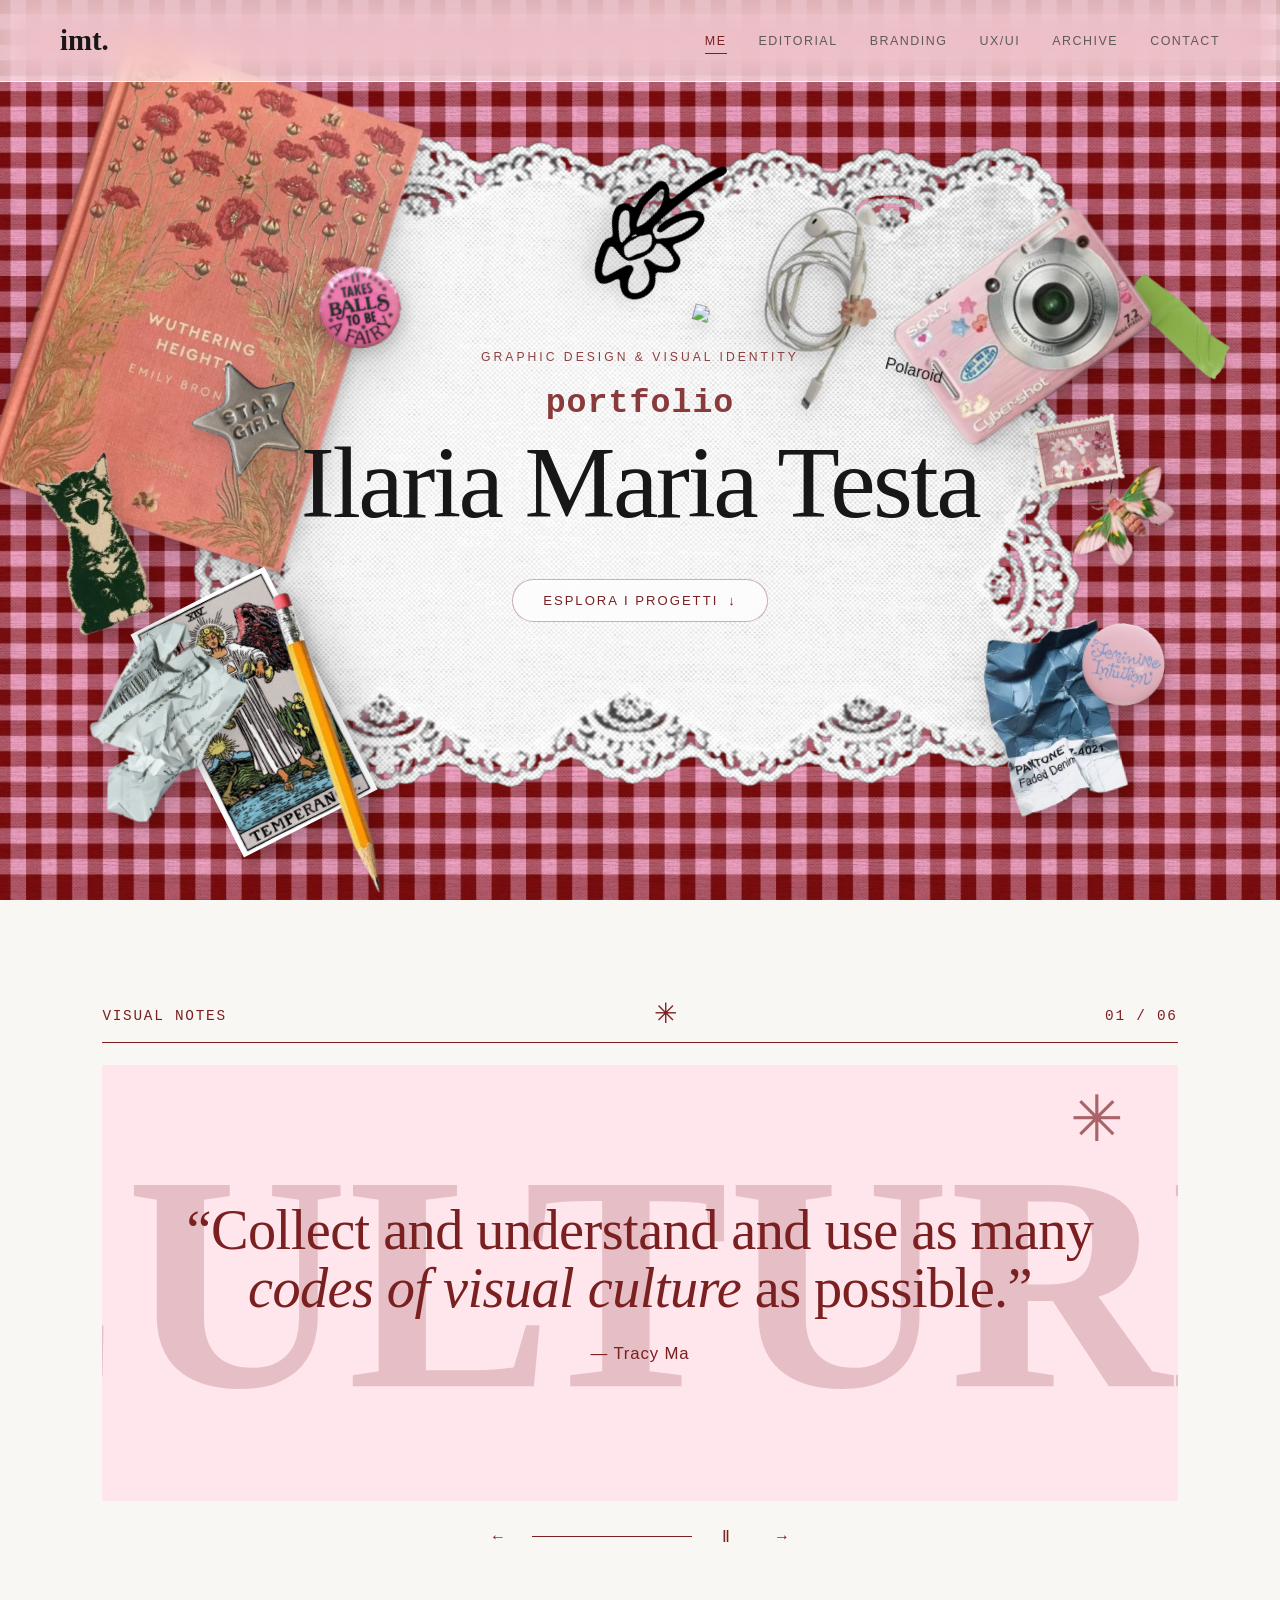
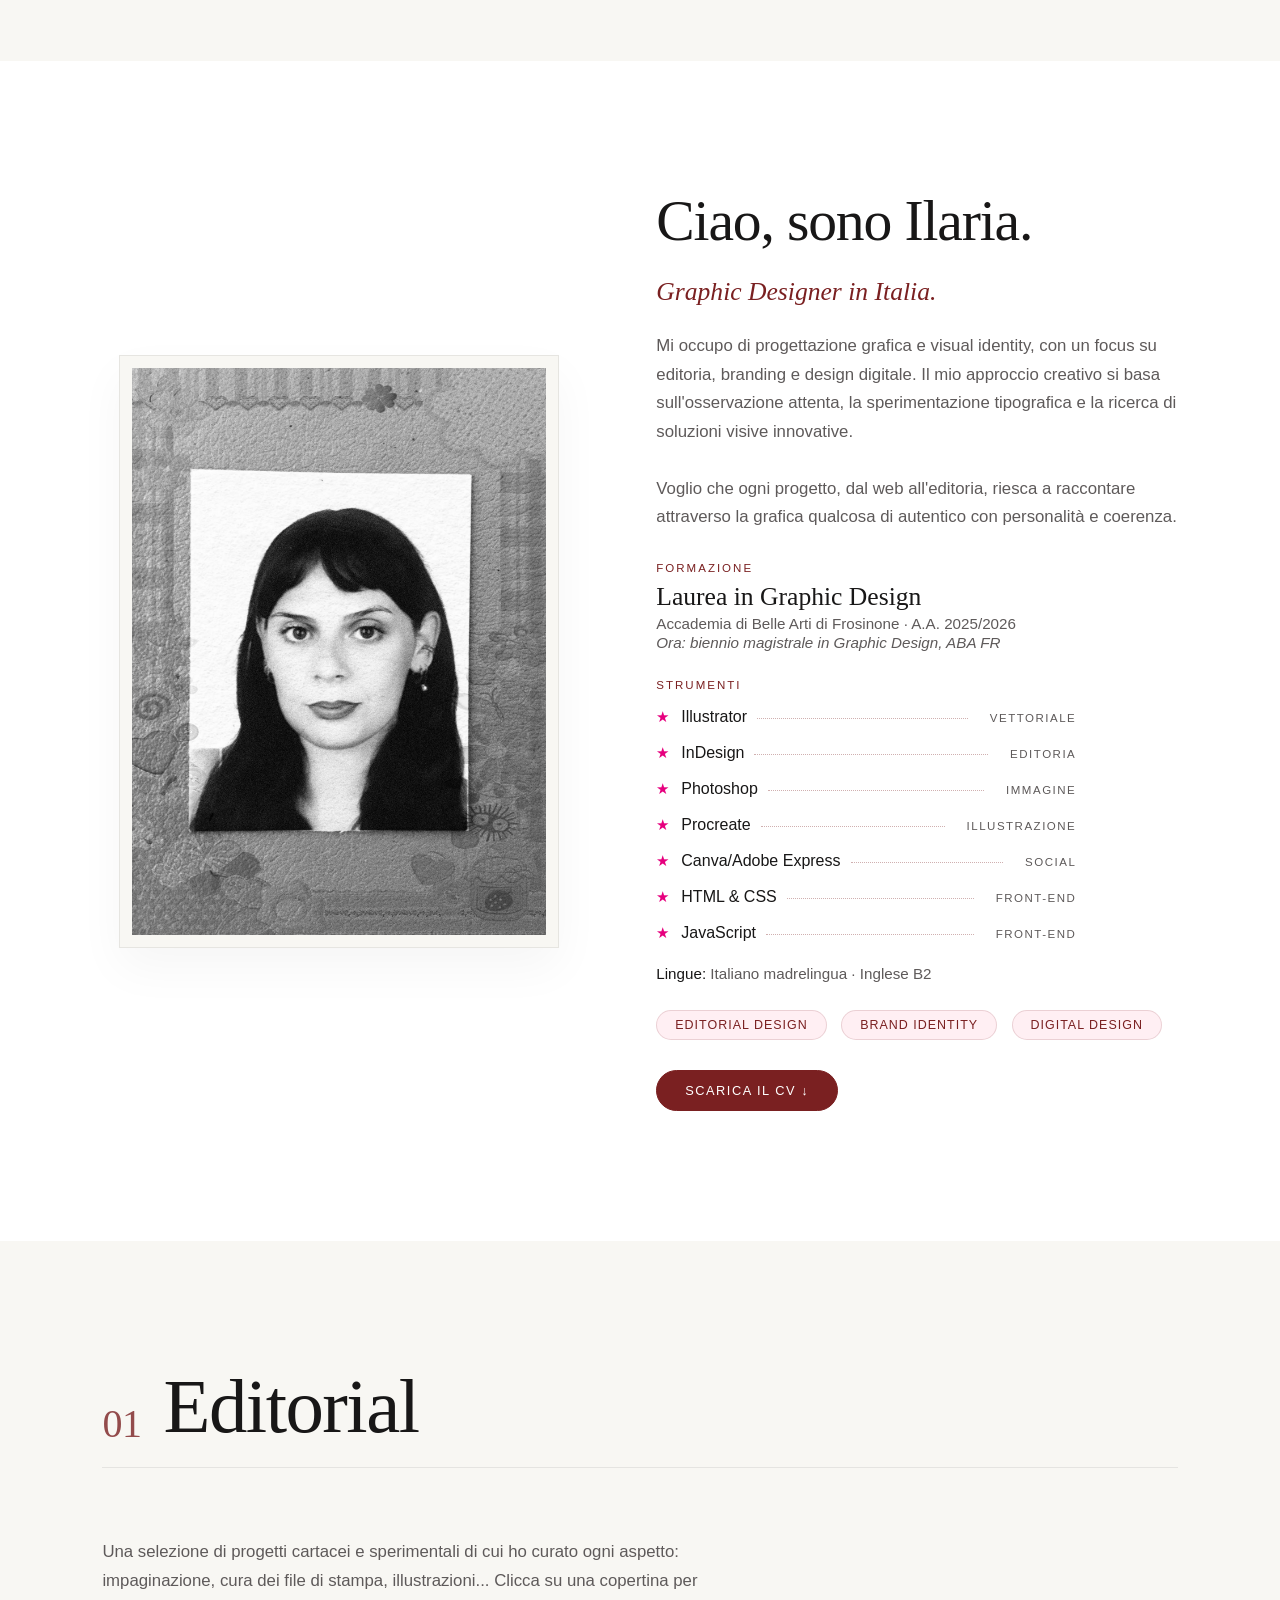
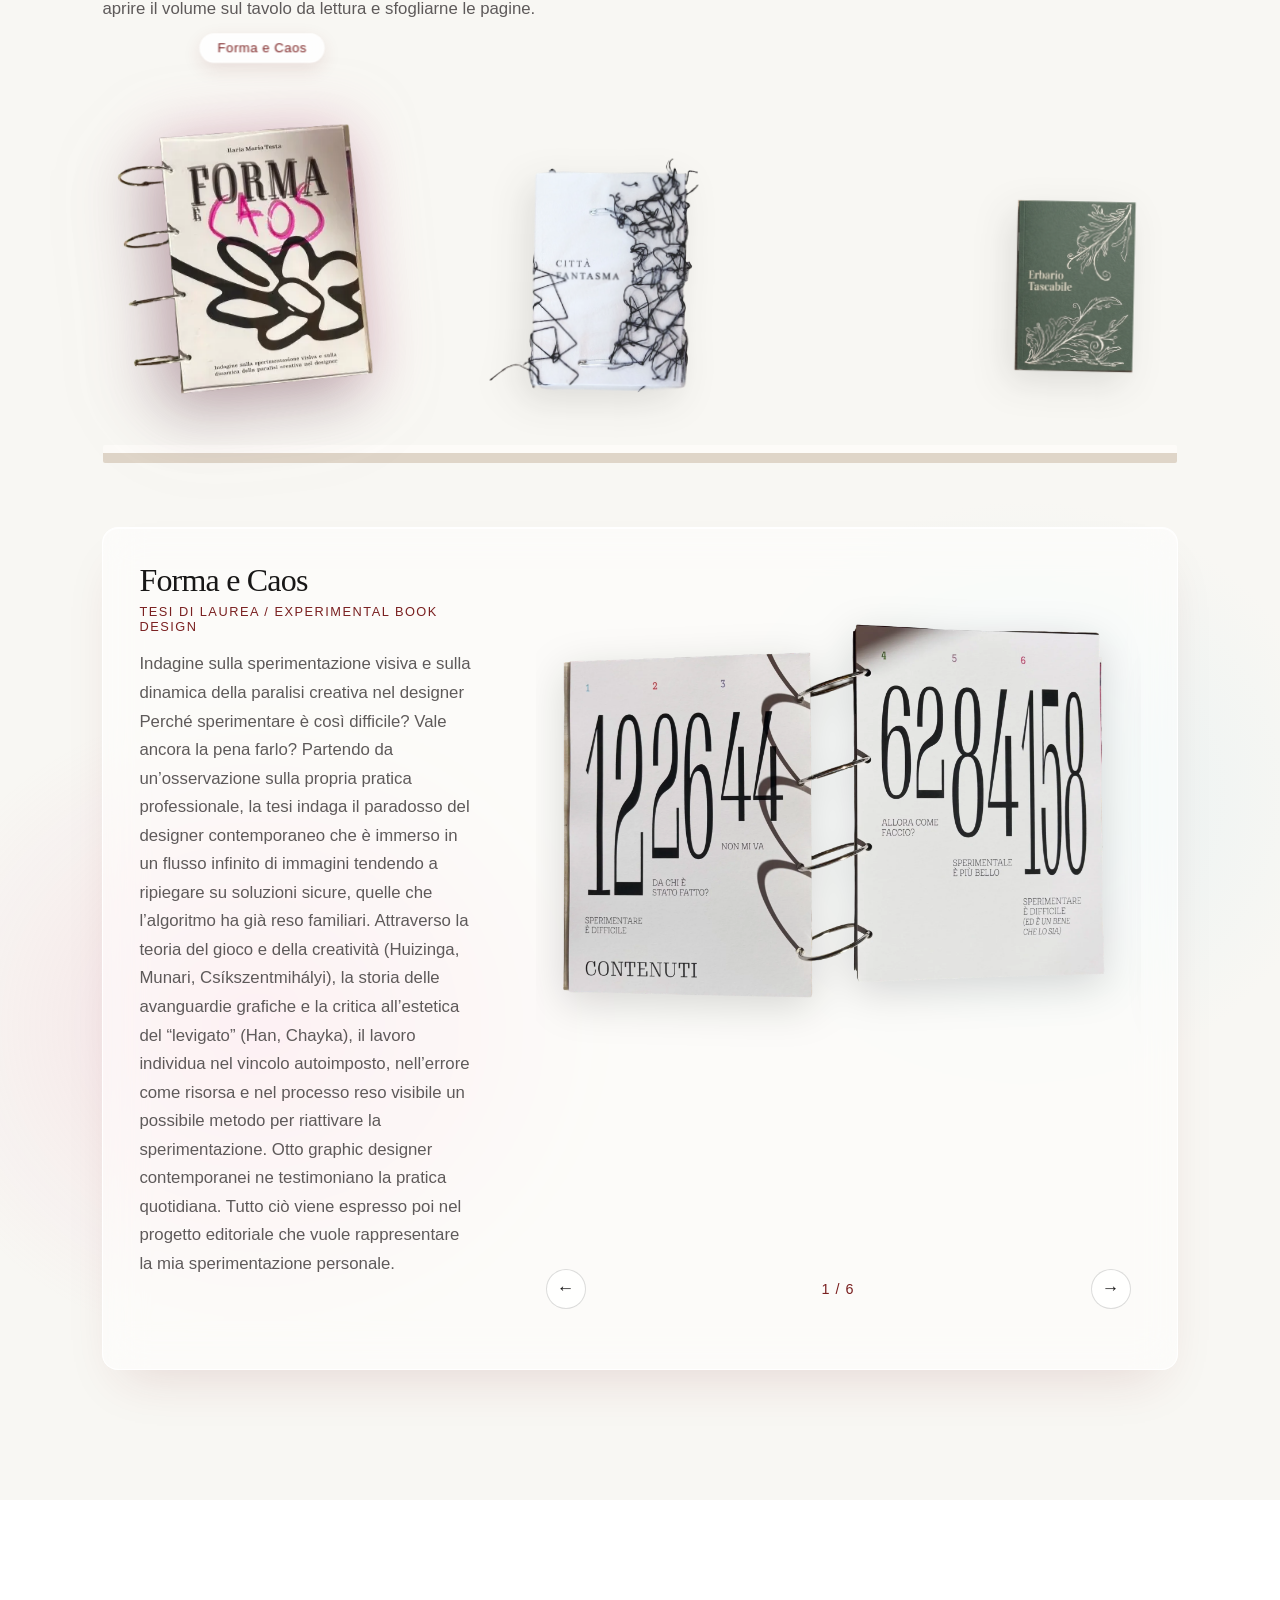
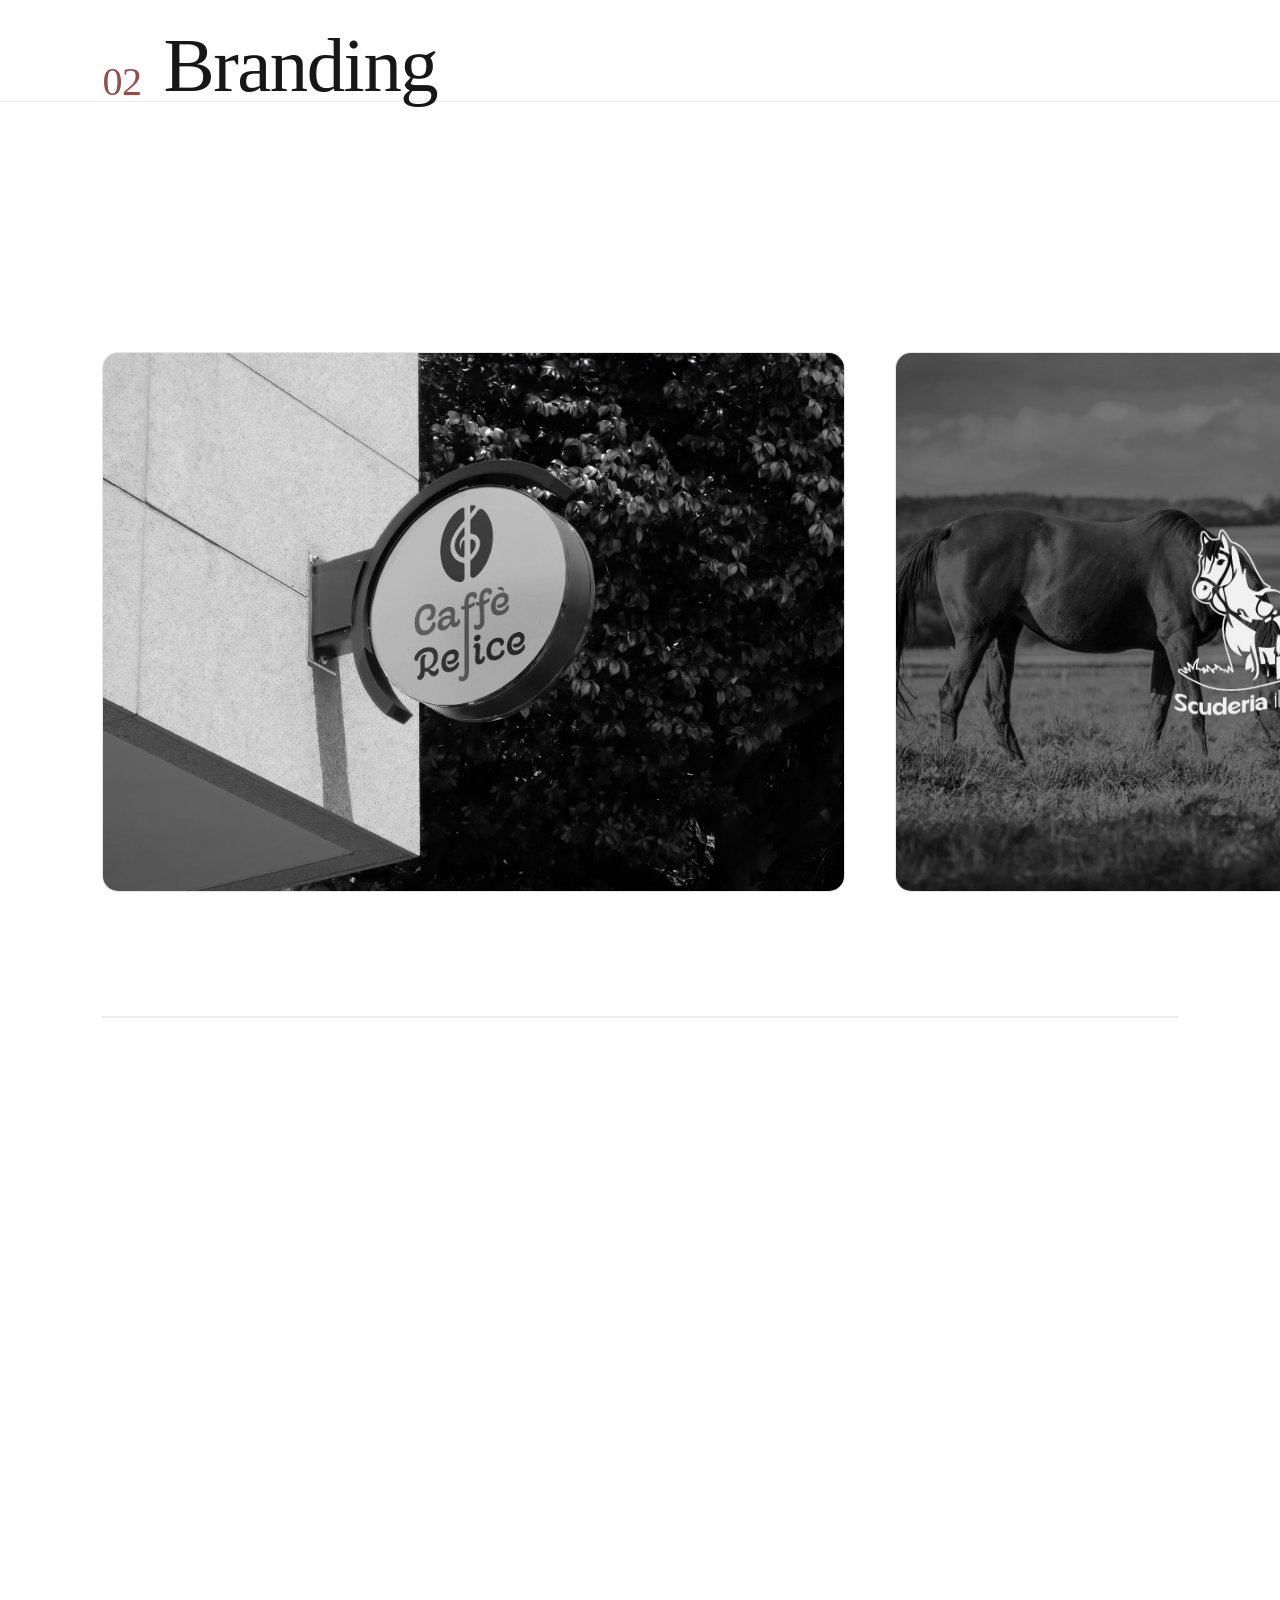
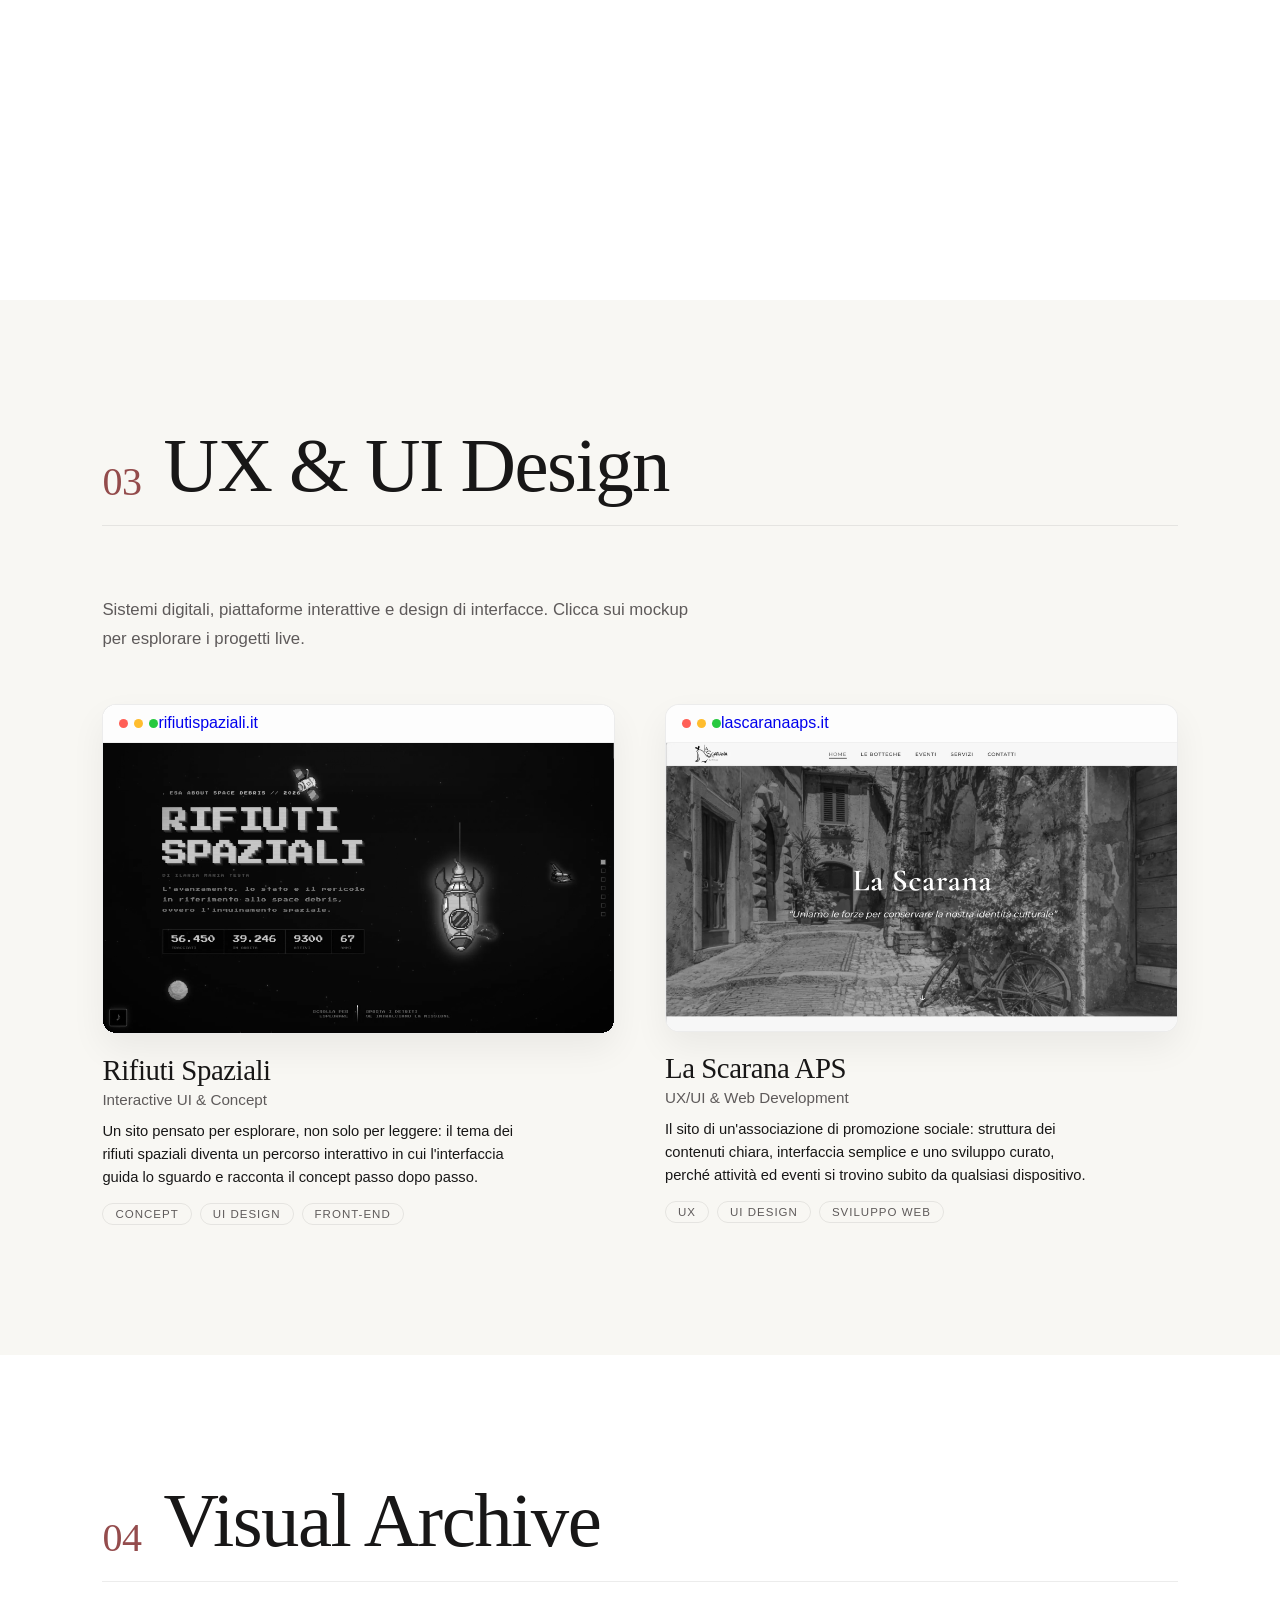
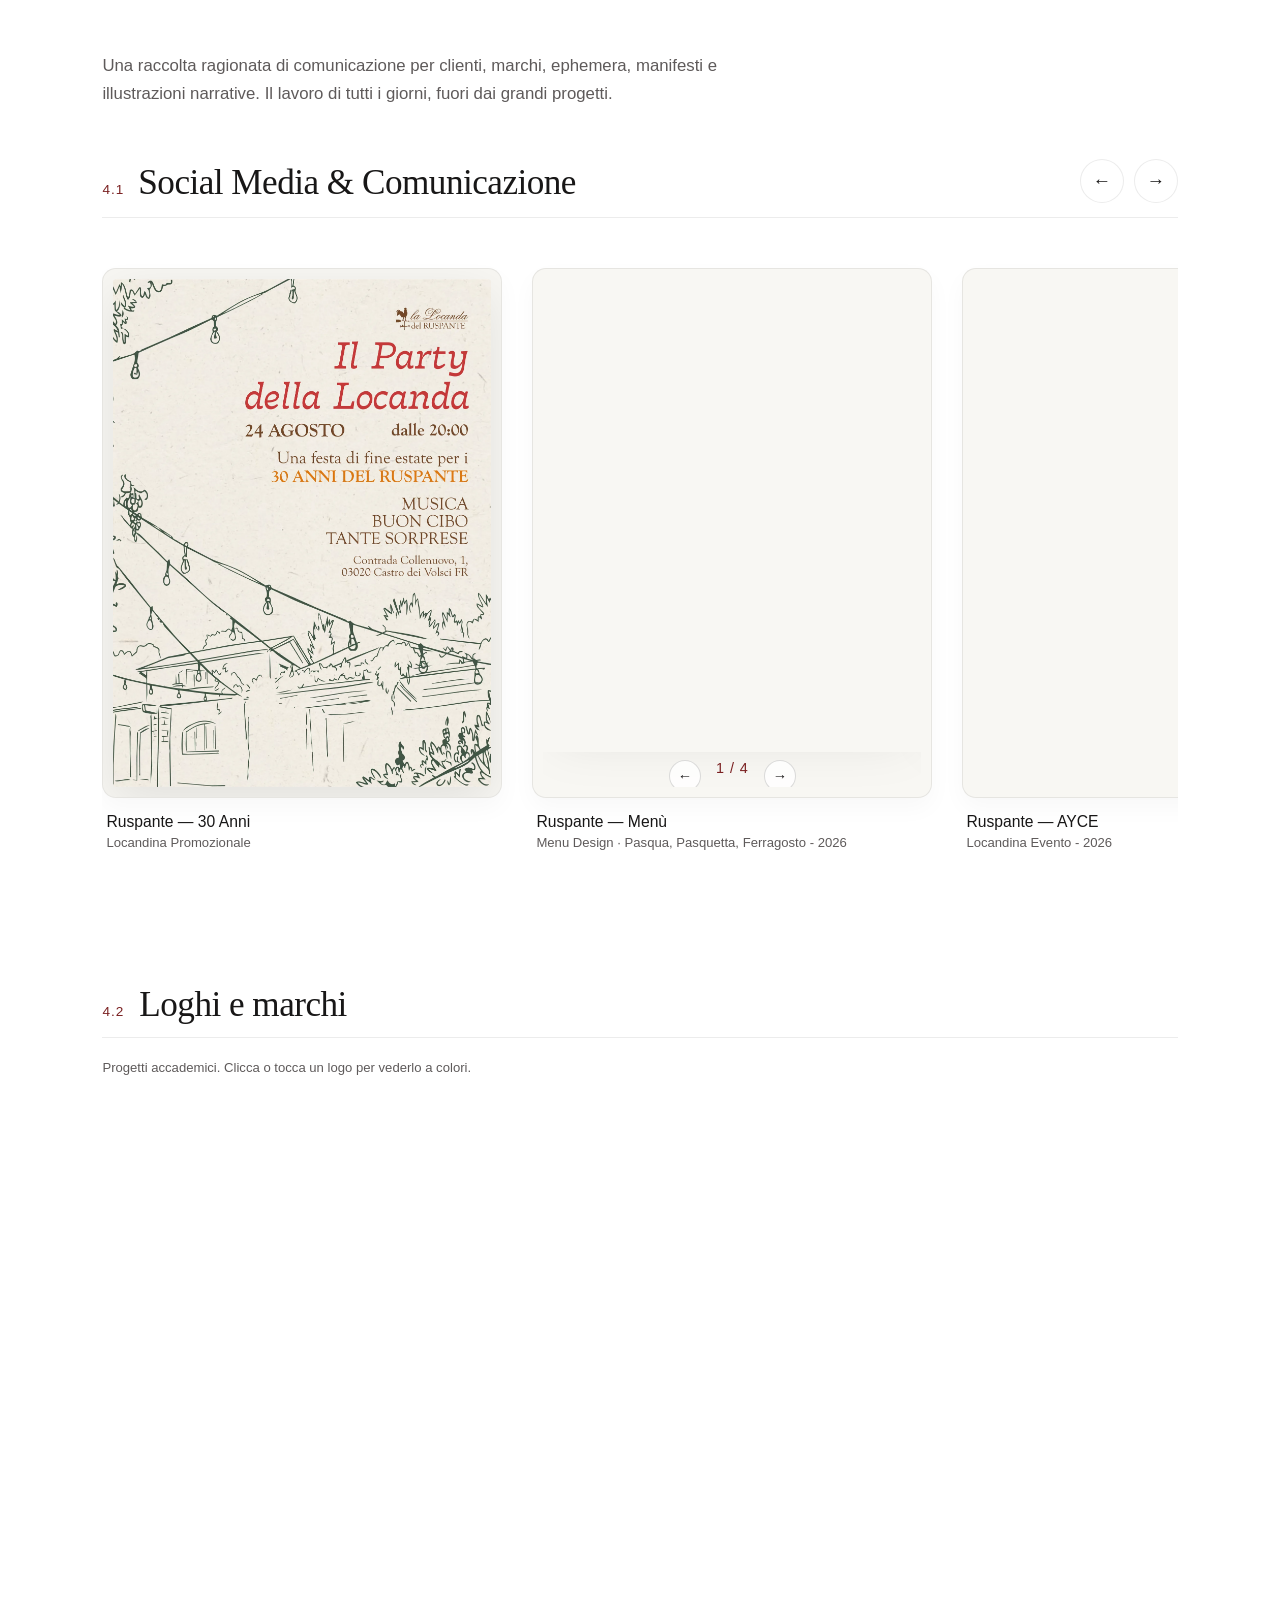
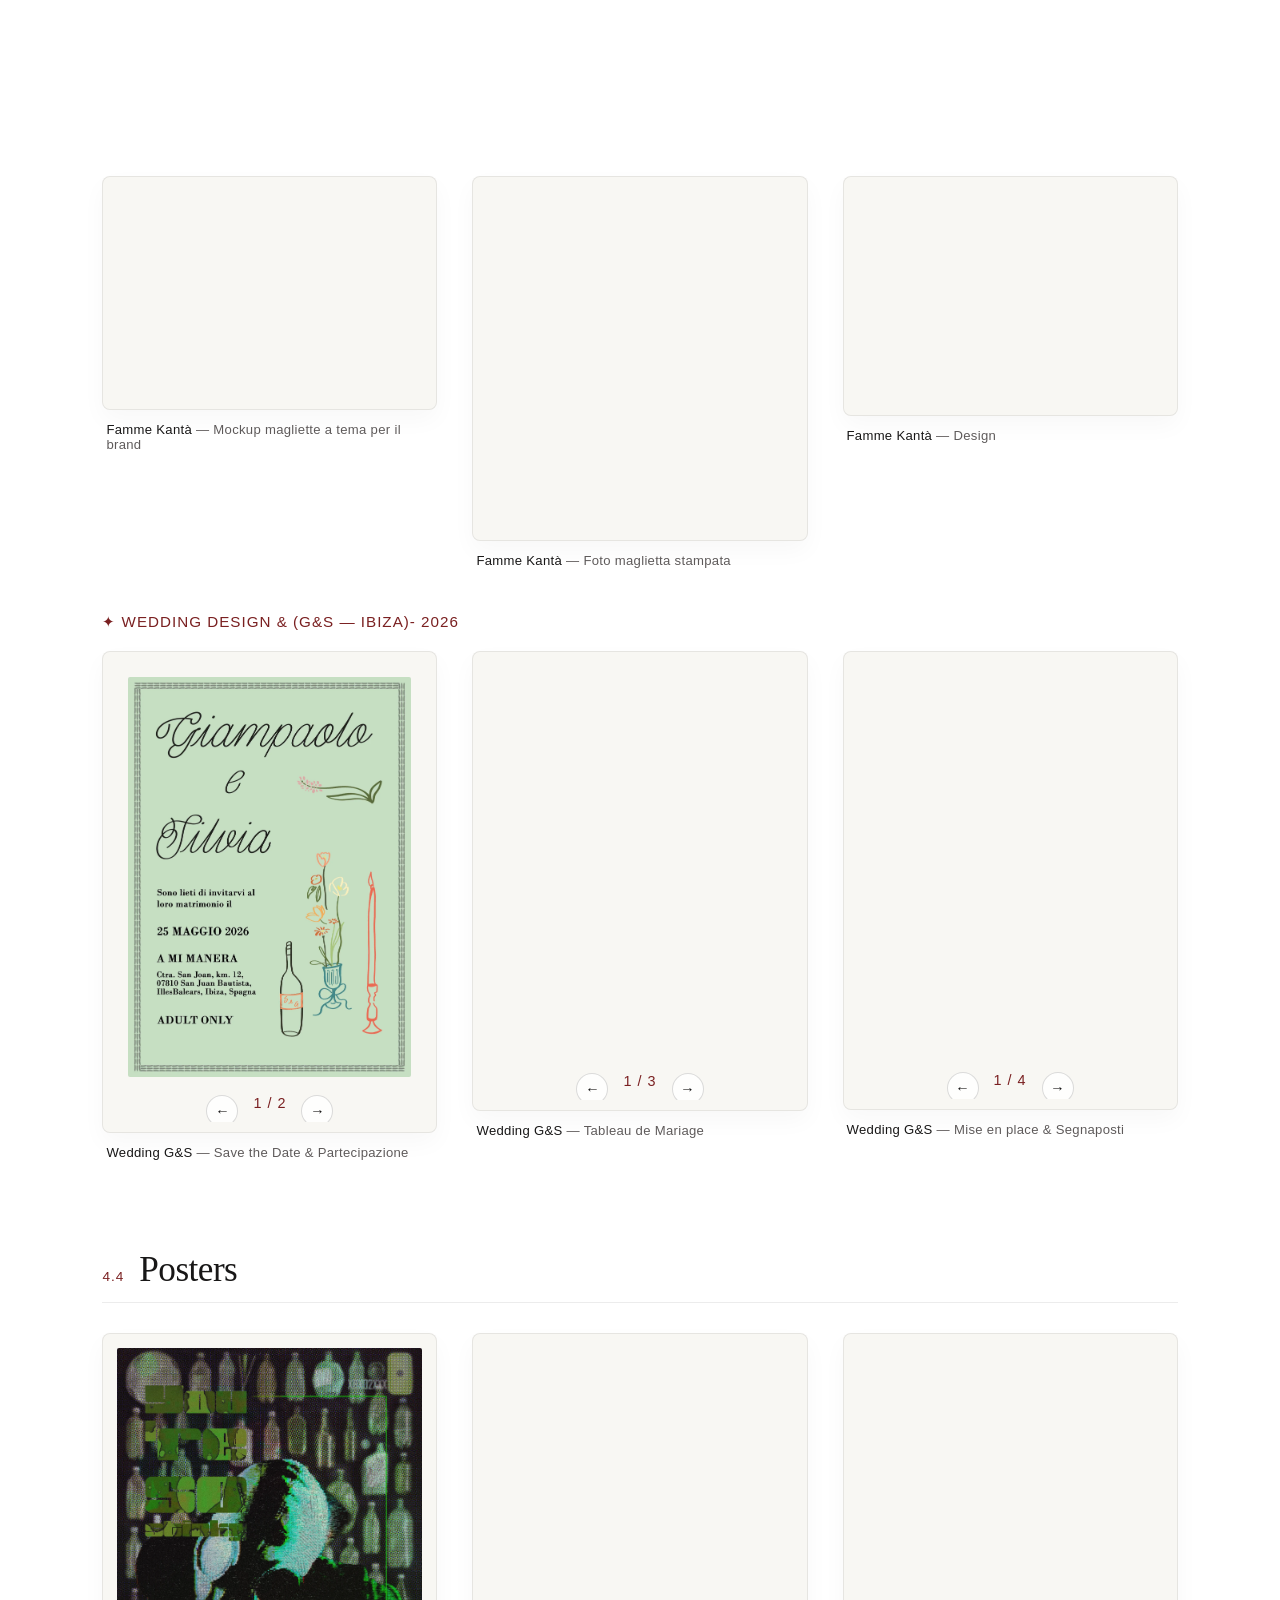
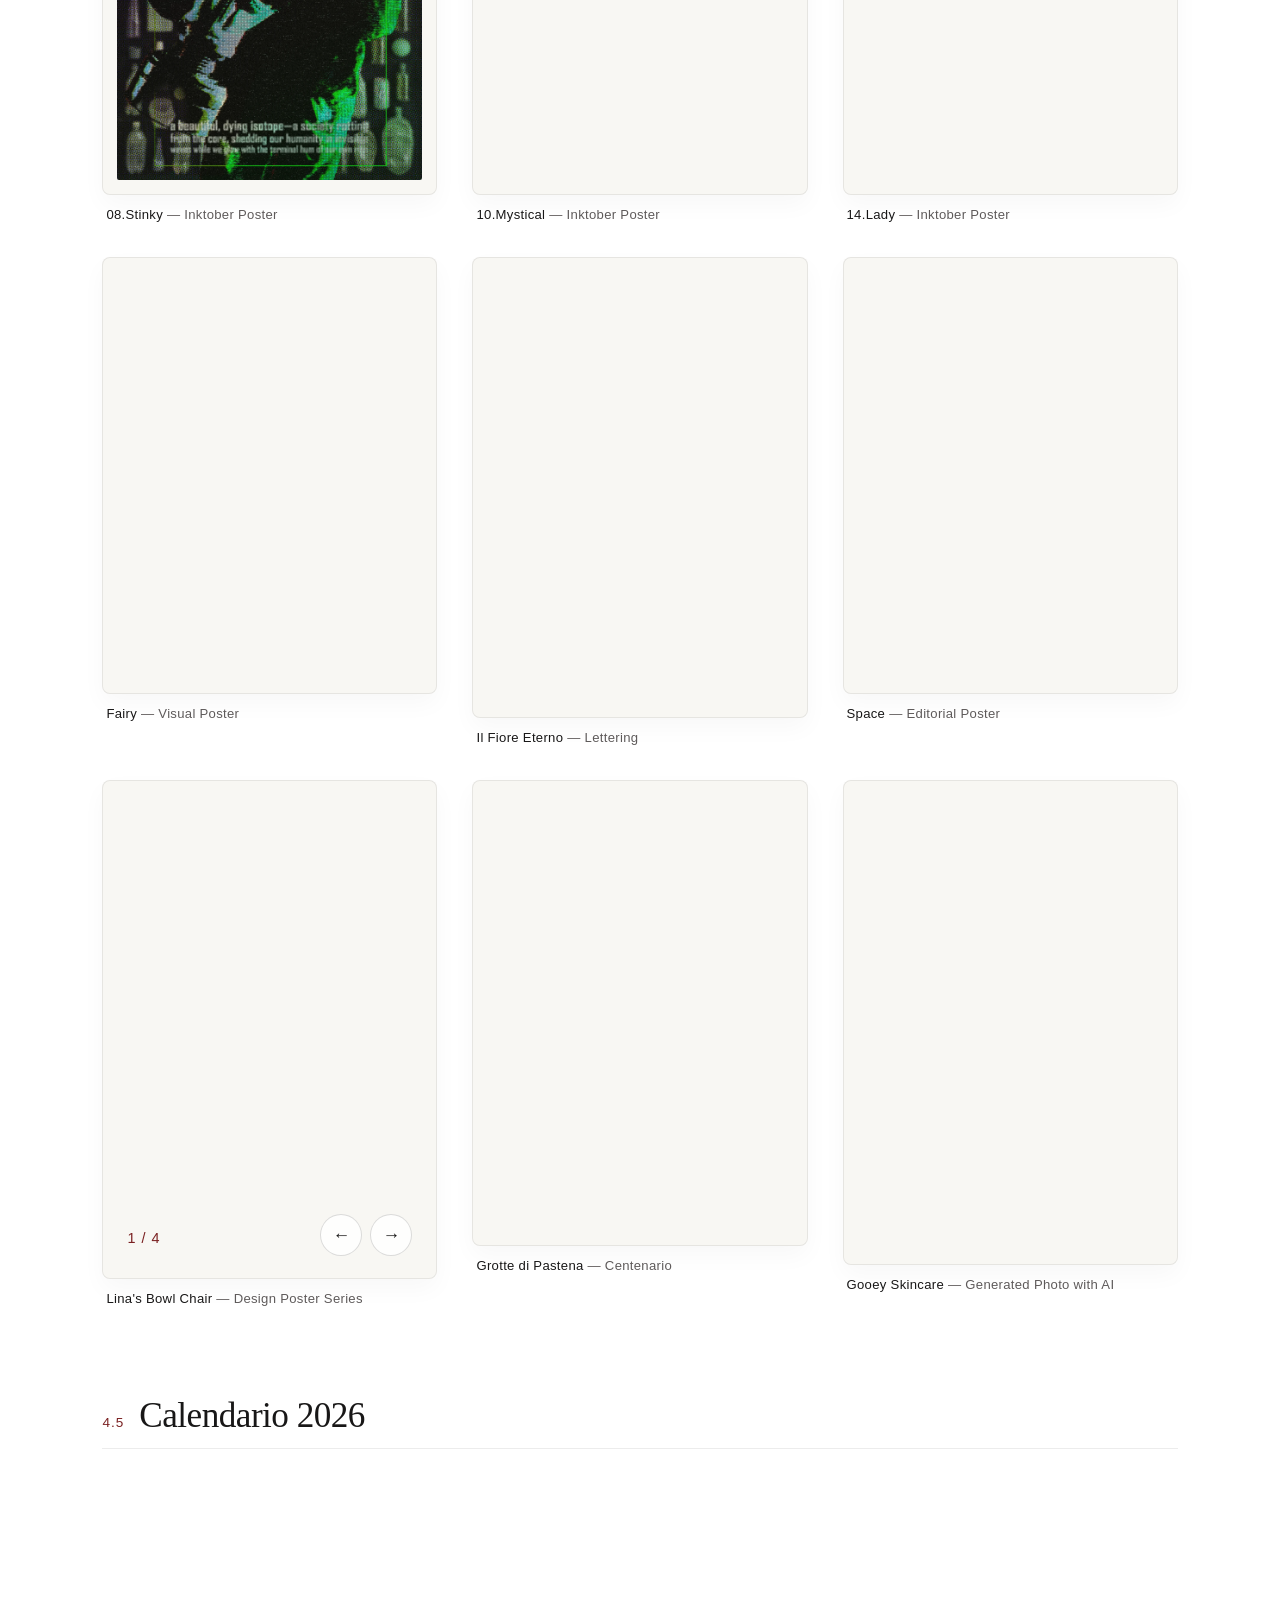
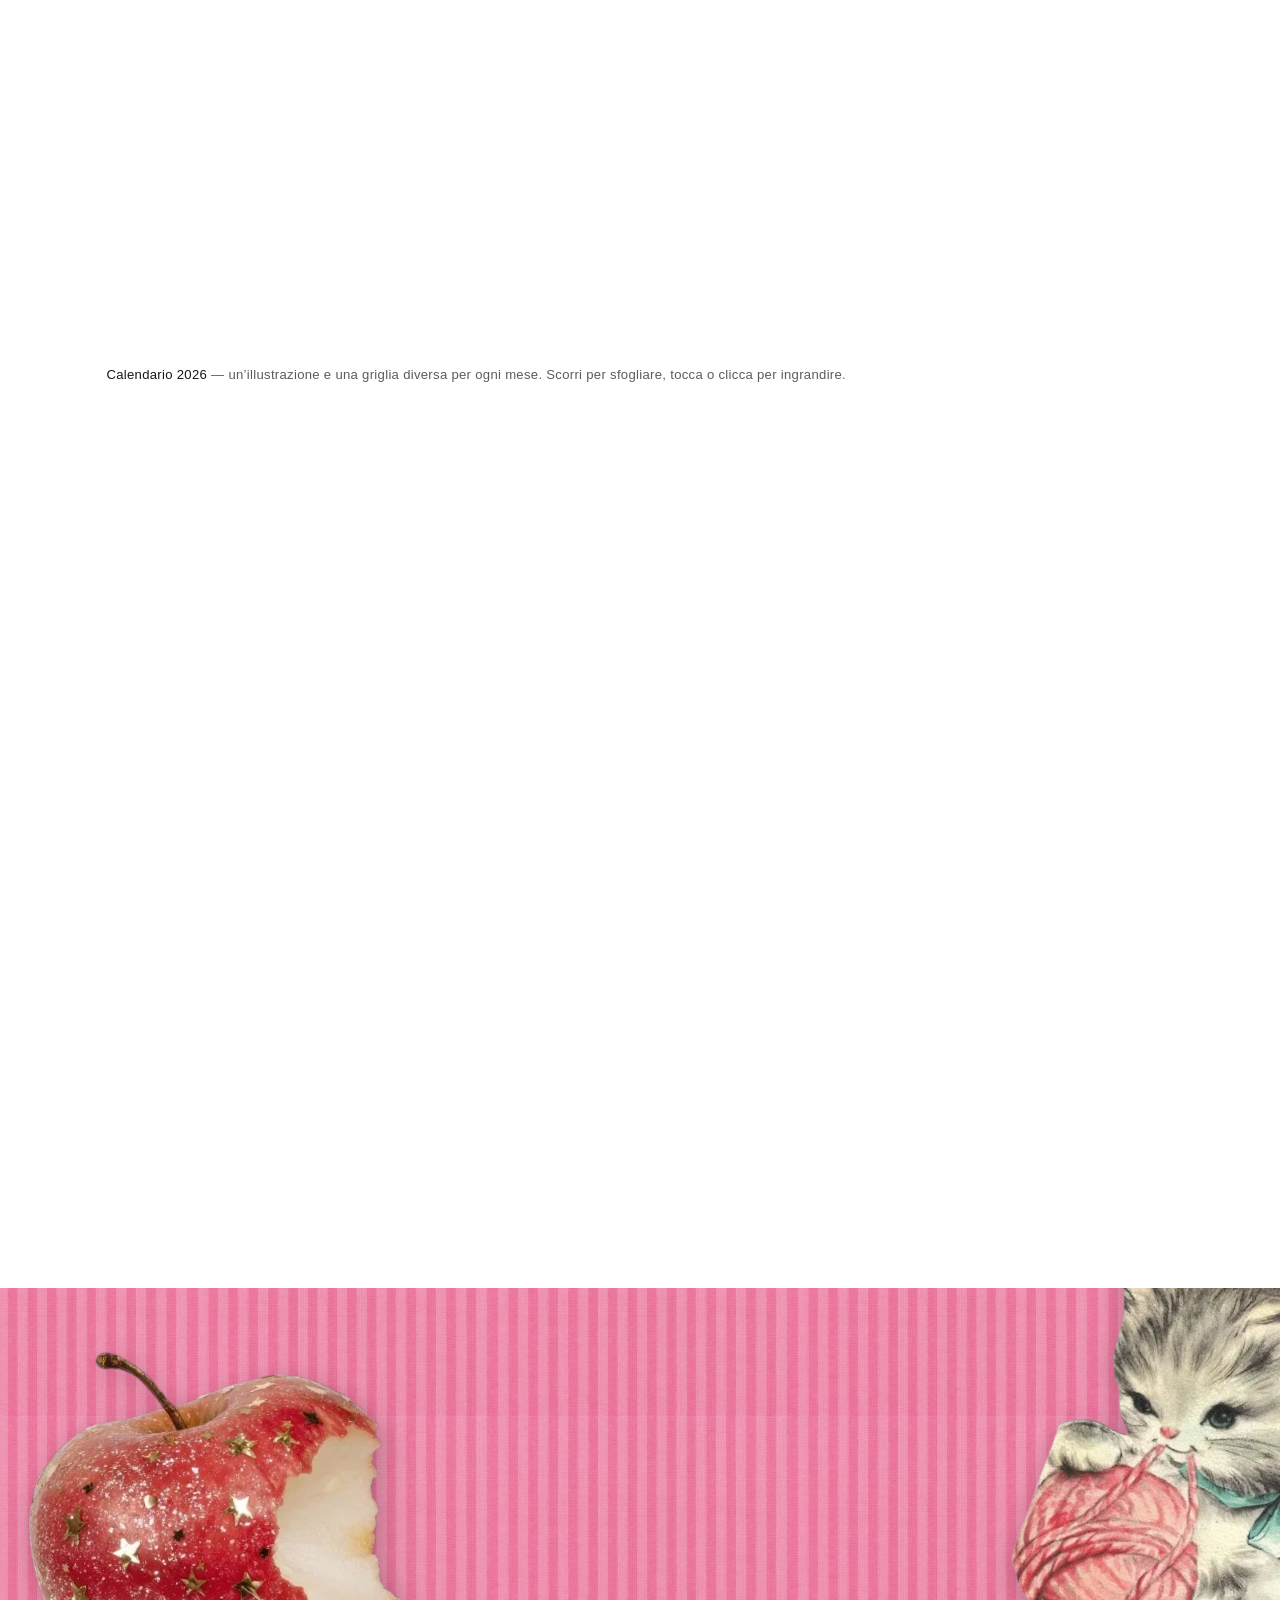
==== commit cdd316ac: "nuovimanifesti" ====
--- a/index.html
+++ b/index.html
@@ -196,7 +196,7 @@
          ========================================== -->
     <section class="section-padding manifesto-section">
         <div class="manifesto-ornament" aria-hidden="true"><span>VISUAL NOTES</span><span>✳</span><span class="manifesto-index">01 / 06</span></div>
-        <h2 class="manifesto-text reveal" id="dynamic-quote">
+        <h2 class="manifesto-text" id="dynamic-quote">
             <span class="quote-item is-active">“Collect and understand and use as many codes of visual culture as possible.” <br>
             <span class="italic-accent"> — Tracy Ma</span></span>
         </h2>
@@ -1413,6 +1413,7 @@
     <!-- ==========================================
          JAVASCRIPT
          ========================================== -->
+    <a class="ux-back-top" href="#hero" aria-label="Torna all’inizio" hidden>↑</a>
     <script src="script.js" defer></script>
  
     <!-- LIBRERIA 3D TILT PER I MOCKUP UX -->
--- a/style.css
+++ b/style.css
@@ -2319,15 +2319,15 @@
 .manifesto-text .quote-copy > br:last-child { display:none; }
 .manifesto-text .quote-item .italic-accent { position:relative; display:block; font-family:var(--font-body); font-style:normal; font-size:clamp(.8rem,1.5vw,1.05rem); line-height:1.4; letter-spacing:.05em; margin-top:1.5rem; color:inherit; }
 .poster-accent { font-weight:500; font-style:italic; }
-.quote-item[data-poster="1"] { background:var(--bg-white); text-align:left; align-items:flex-start; }
-.quote-item[data-poster="1"] .poster-accent { display:block; font-size:1.25em; }
-.quote-item[data-poster="2"] { background:var(--accent-dark); color:var(--bg-pink); }
-.quote-item[data-poster="2"] .poster-accent { display:block; font-family:var(--font-pixel); font-style:normal; font-size:.8em; }
-.quote-item[data-poster="3"] { background:var(--accent-dark); color:var(--bg-pink); font-size:clamp(1.35rem,3vw,2.7rem); line-height:1.2; text-align:left; align-items:flex-start; }
-.quote-item[data-poster="3"] .poster-accent { font-size:1.15em; }
-.quote-item[data-poster="4"] { background:var(--bg-white); font-size:clamp(1.6rem,3.8vw,3.7rem); text-align:right; align-items:flex-end; }
-.quote-item[data-poster="5"] { background:var(--bg-pink); }
-.quote-item[data-poster="5"] .poster-accent { font-family:var(--font-pixel); font-style:normal; font-size:.8em; }
+.manifesto-text .quote-item[data-poster="1"] { background:var(--bg-white); text-align:left; align-items:flex-start; }
+.manifesto-text .quote-item[data-poster="1"] .poster-accent { display:block; font-size:1.25em; }
+.manifesto-text .quote-item[data-poster="2"] { background:var(--accent-dark); color:var(--bg-pink); }
+.manifesto-text .quote-item[data-poster="2"] .poster-accent { display:block; font-family:var(--font-pixel); font-style:normal; font-size:.8em; }
+.manifesto-text .quote-item[data-poster="3"] { background:var(--accent-dark); color:var(--bg-pink); font-size:clamp(1.35rem,3vw,2.7rem); line-height:1.2; text-align:left; align-items:flex-start; }
+.manifesto-text .quote-item[data-poster="3"] .poster-accent { font-size:1.15em; }
+.manifesto-text .quote-item[data-poster="4"] { background:var(--bg-white); font-size:clamp(1.6rem,3.8vw,3.7rem); text-align:right; align-items:flex-end; }
+.manifesto-text .quote-item[data-poster="5"] { background:var(--bg-pink); }
+.manifesto-text .quote-item[data-poster="5"] .poster-accent { font-family:var(--font-pixel); font-style:normal; font-size:.8em; }
 .manifesto-controls { display:flex; justify-content:center; align-items:center; gap:12px; margin:14px auto 0; color:var(--accent-dark); }
 .manifesto-controls[hidden], .manifesto-controls button[hidden] { display:none; }
 .manifesto-rule { width:clamp(60px,16vw,160px); height:1px; background:currentColor; transform-origin:left center; }
@@ -2344,3 +2344,31 @@
 @keyframes poster-line { from { transform:scaleX(.03); } to { transform:scaleX(1); } }
 @media(max-width:768px) { .manifesto-section { padding:55px 7%; } .manifesto-text .quote-item { padding:28px 16px; } .manifesto-ornament { margin-bottom:14px; } }
 @media(prefers-reduced-motion:reduce) { .manifesto-text .quote-item { transition:none; } }
+
+/* Manifesti v2: composizioni distinte, movimento visibile, altezza stabile. */
+.manifesto-text .quote-item { --poster-x: 0px; --poster-y: 26px; --poster-angle: 0deg; }
+.manifesto-text .quote-item::before { opacity:.19; font-size:clamp(7rem,24vw,24rem); }
+.manifesto-text .quote-item::after { content:'✳'; position:absolute; right:5%; top:5%; font-family:var(--font-body); font-size:clamp(28px,5vw,70px); line-height:1; pointer-events:none; opacity:.65; }
+.manifesto-text .quote-item[data-poster="0"] { text-align:center; }
+.manifesto-text .quote-item[data-poster="1"] { --poster-x:-60px; --poster-y:0px; border-left:8px solid var(--accent-dark); }
+.manifesto-text .quote-item[data-poster="1"]::after { content:'—'; }
+.manifesto-text .quote-item[data-poster="2"] { --poster-y:55px; }
+.manifesto-text .quote-item[data-poster="2"] .poster-accent { font-size:1.05em; }
+.manifesto-text .quote-item[data-poster="3"] { --poster-x:55px; --poster-y:0px; background:var(--bg-pink); color:var(--accent-dark); border-bottom:8px solid currentColor; }
+.manifesto-text .quote-item[data-poster="4"] { --poster-x:60px; --poster-y:0px; }
+.manifesto-text .quote-item[data-poster="4"]::after { content:'♫'; left:5%; right:auto; }
+.manifesto-text .quote-item[data-poster="5"] { --poster-angle:-5deg; background:var(--accent-dark); color:var(--bg-pink); }
+.manifesto-text .quote-copy,.manifesto-text .italic-accent { z-index:1; }
+@media (prefers-reduced-motion:no-preference) {
+ .manifesto-section.quote-playing .quote-item.is-active .quote-copy { animation:poster-v2-enter 1.15s cubic-bezier(.16,1,.3,1) both; }
+ .manifesto-section.quote-playing .quote-item.is-active::before { animation:poster-v2-drift 4s ease-in-out infinite alternate; }
+ .manifesto-section.quote-playing .quote-item.is-active::after { animation:poster-v2-spin 7s linear infinite; }
+ .manifesto-section.quote-playing .quote-item.is-active .poster-accent { display:inline-block; animation:poster-v2-accent 1.15s .15s both; }
+}
+@keyframes poster-v2-enter { from {opacity:0;transform:translate(var(--poster-x),var(--poster-y)) rotate(var(--poster-angle)) scale(.92);} to {opacity:1;transform:none;} }
+@keyframes poster-v2-drift { from {transform:translate(-72%,-50%) rotate(-5deg);} to {transform:translate(-28%,-50%) rotate(5deg);} }
+@keyframes poster-v2-spin { to {transform:rotate(360deg);} }
+@keyframes poster-v2-accent { from {opacity:.15;transform:translateY(12px) scale(.8);} to {opacity:1;transform:none;} }
+.ux-back-top[hidden] { display:none; }
+.ux-back-top { position:fixed; right:18px; bottom:calc(18px + env(safe-area-inset-bottom,0px)); z-index:900; width:44px; height:44px; display:grid; place-items:center; border:1px solid var(--accent-dark); border-radius:50%; background:var(--bg-paper); color:var(--accent-dark); text-decoration:none; font-size:1.3rem; }
+.ux-back-top:focus-visible {outline:2px solid currentColor;outline-offset:3px;}
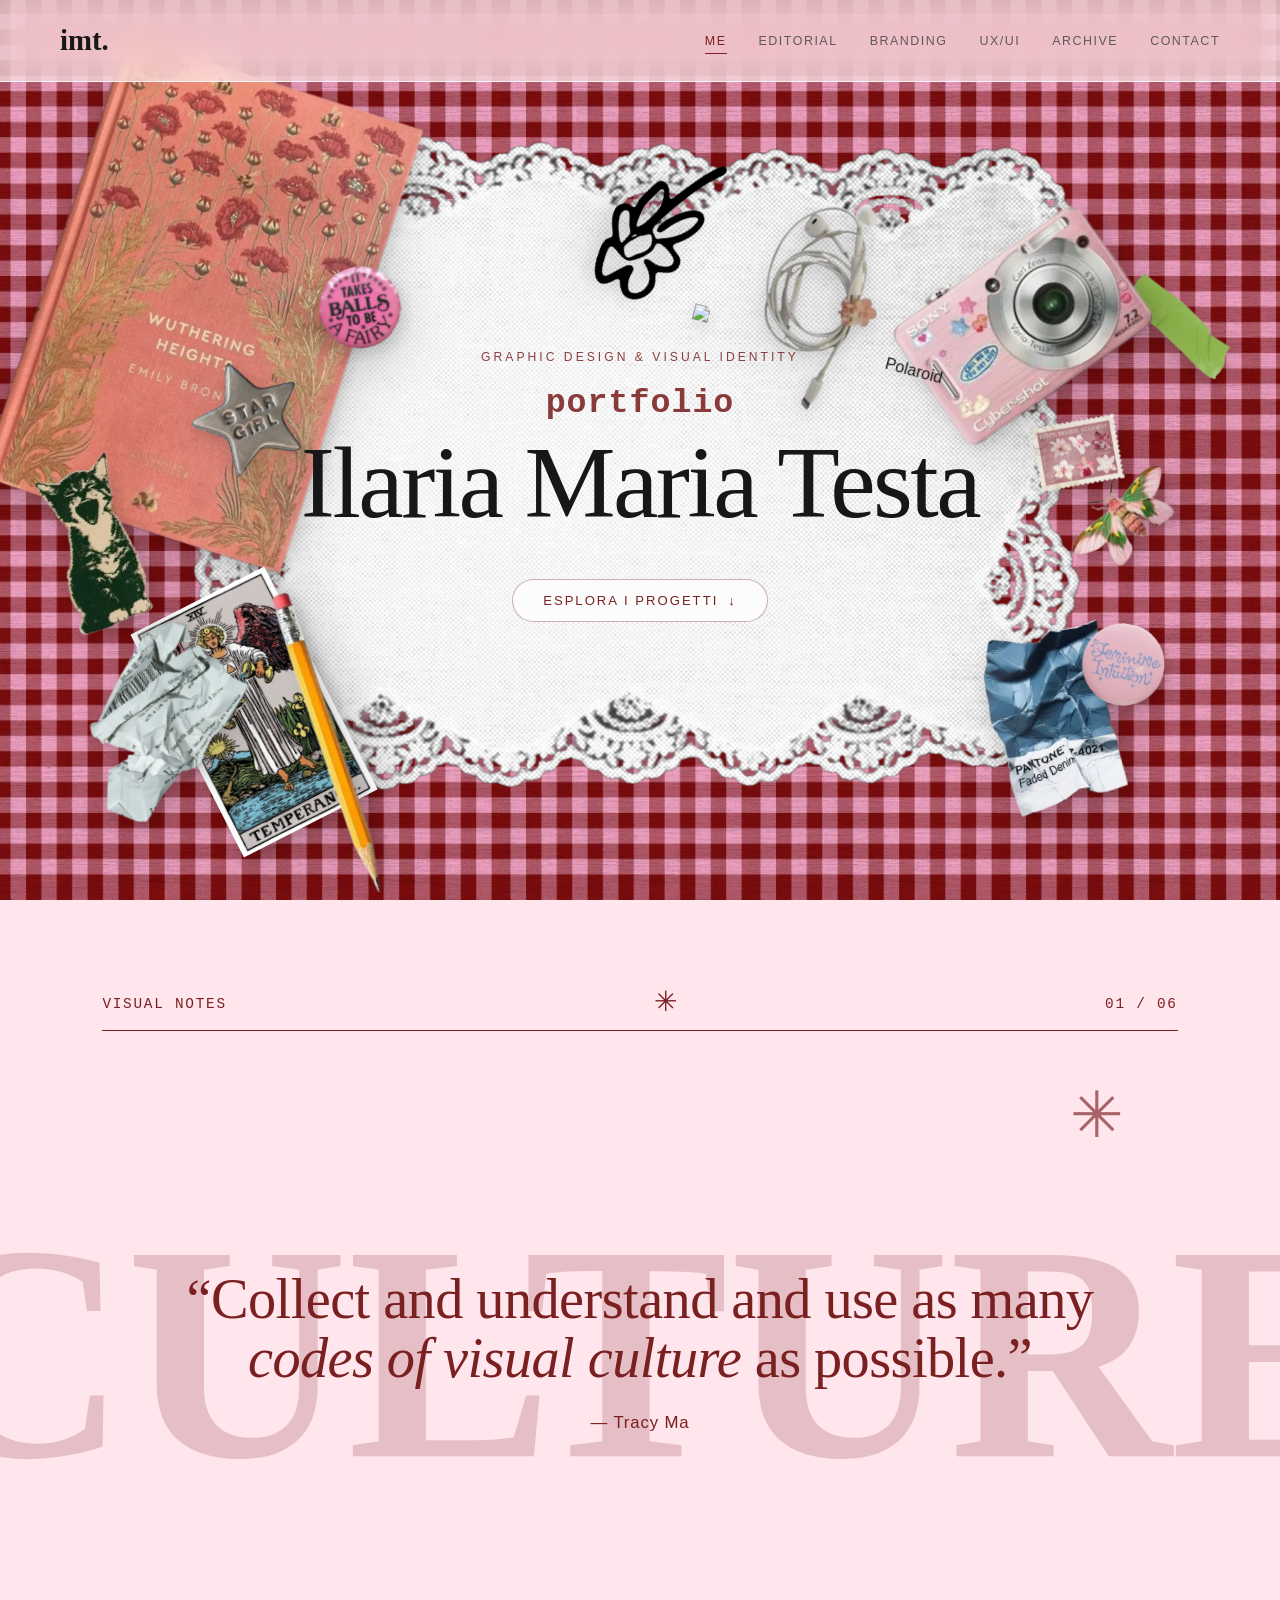
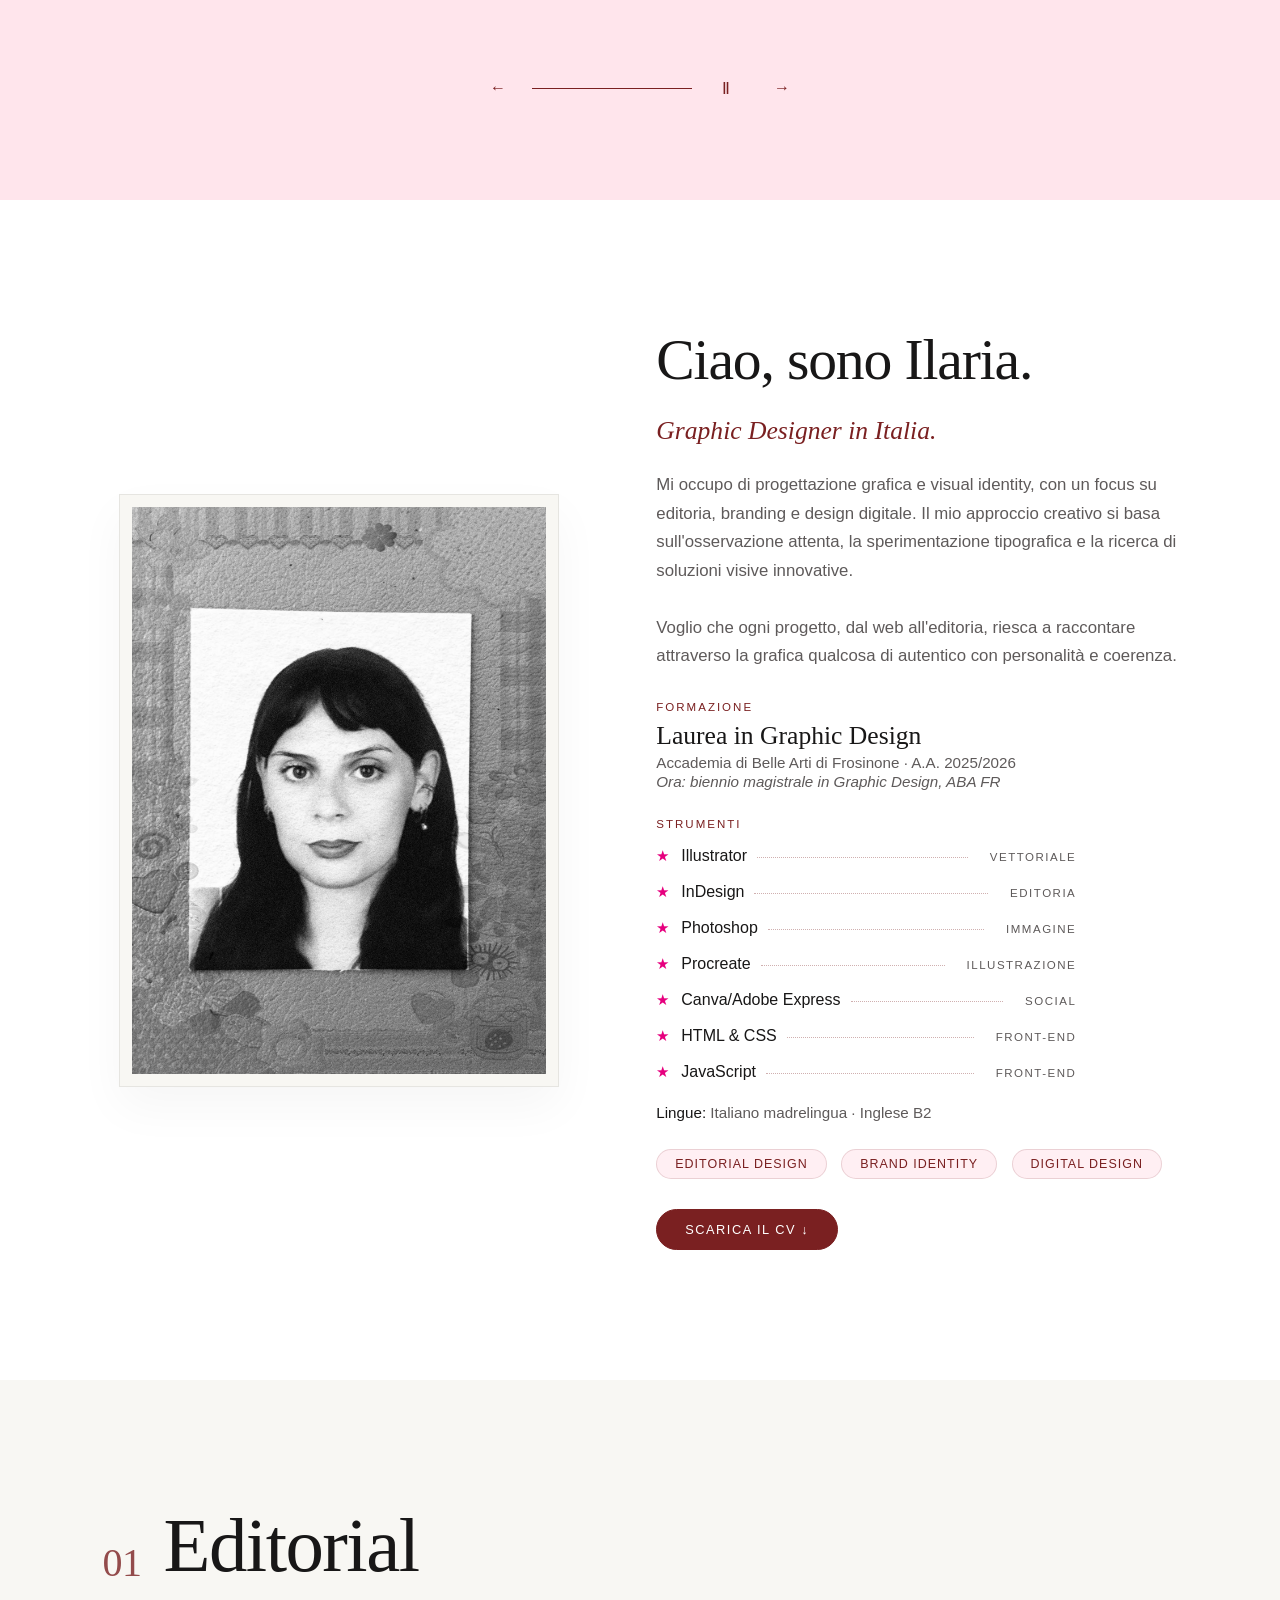
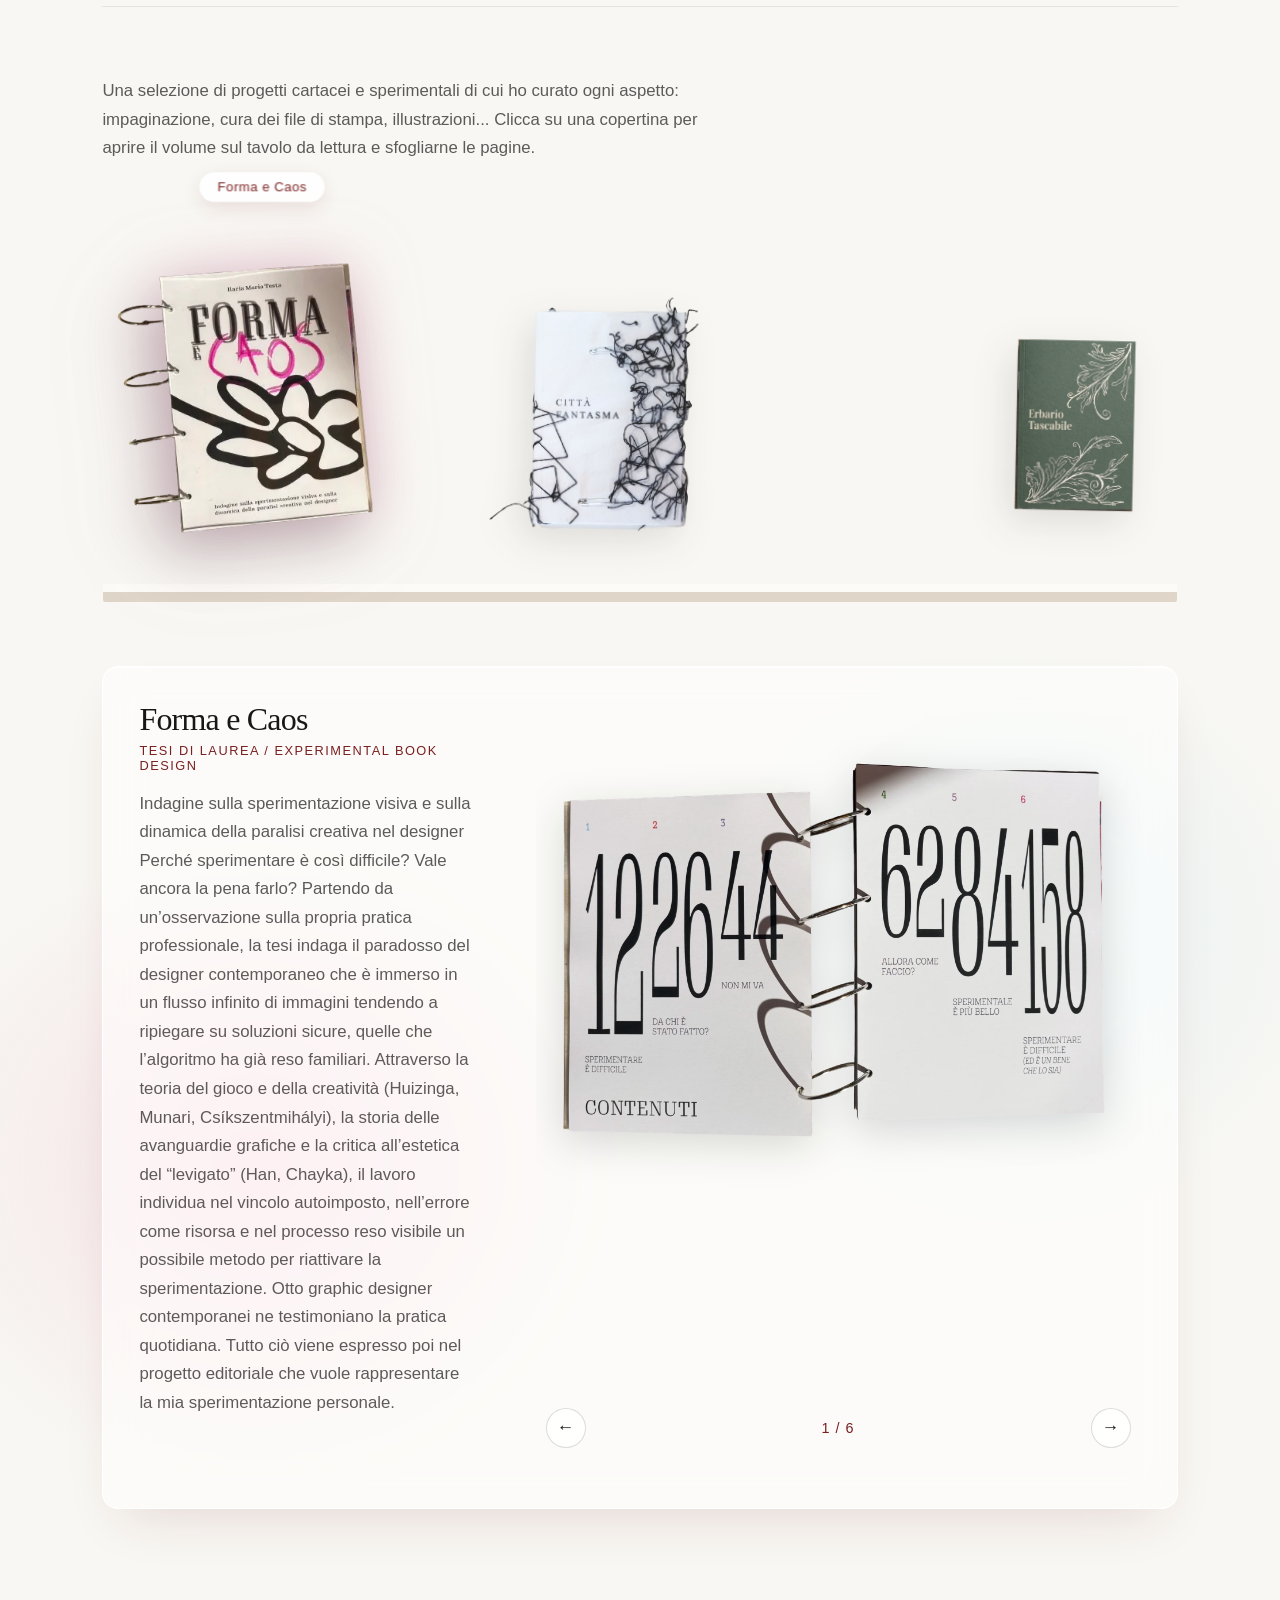
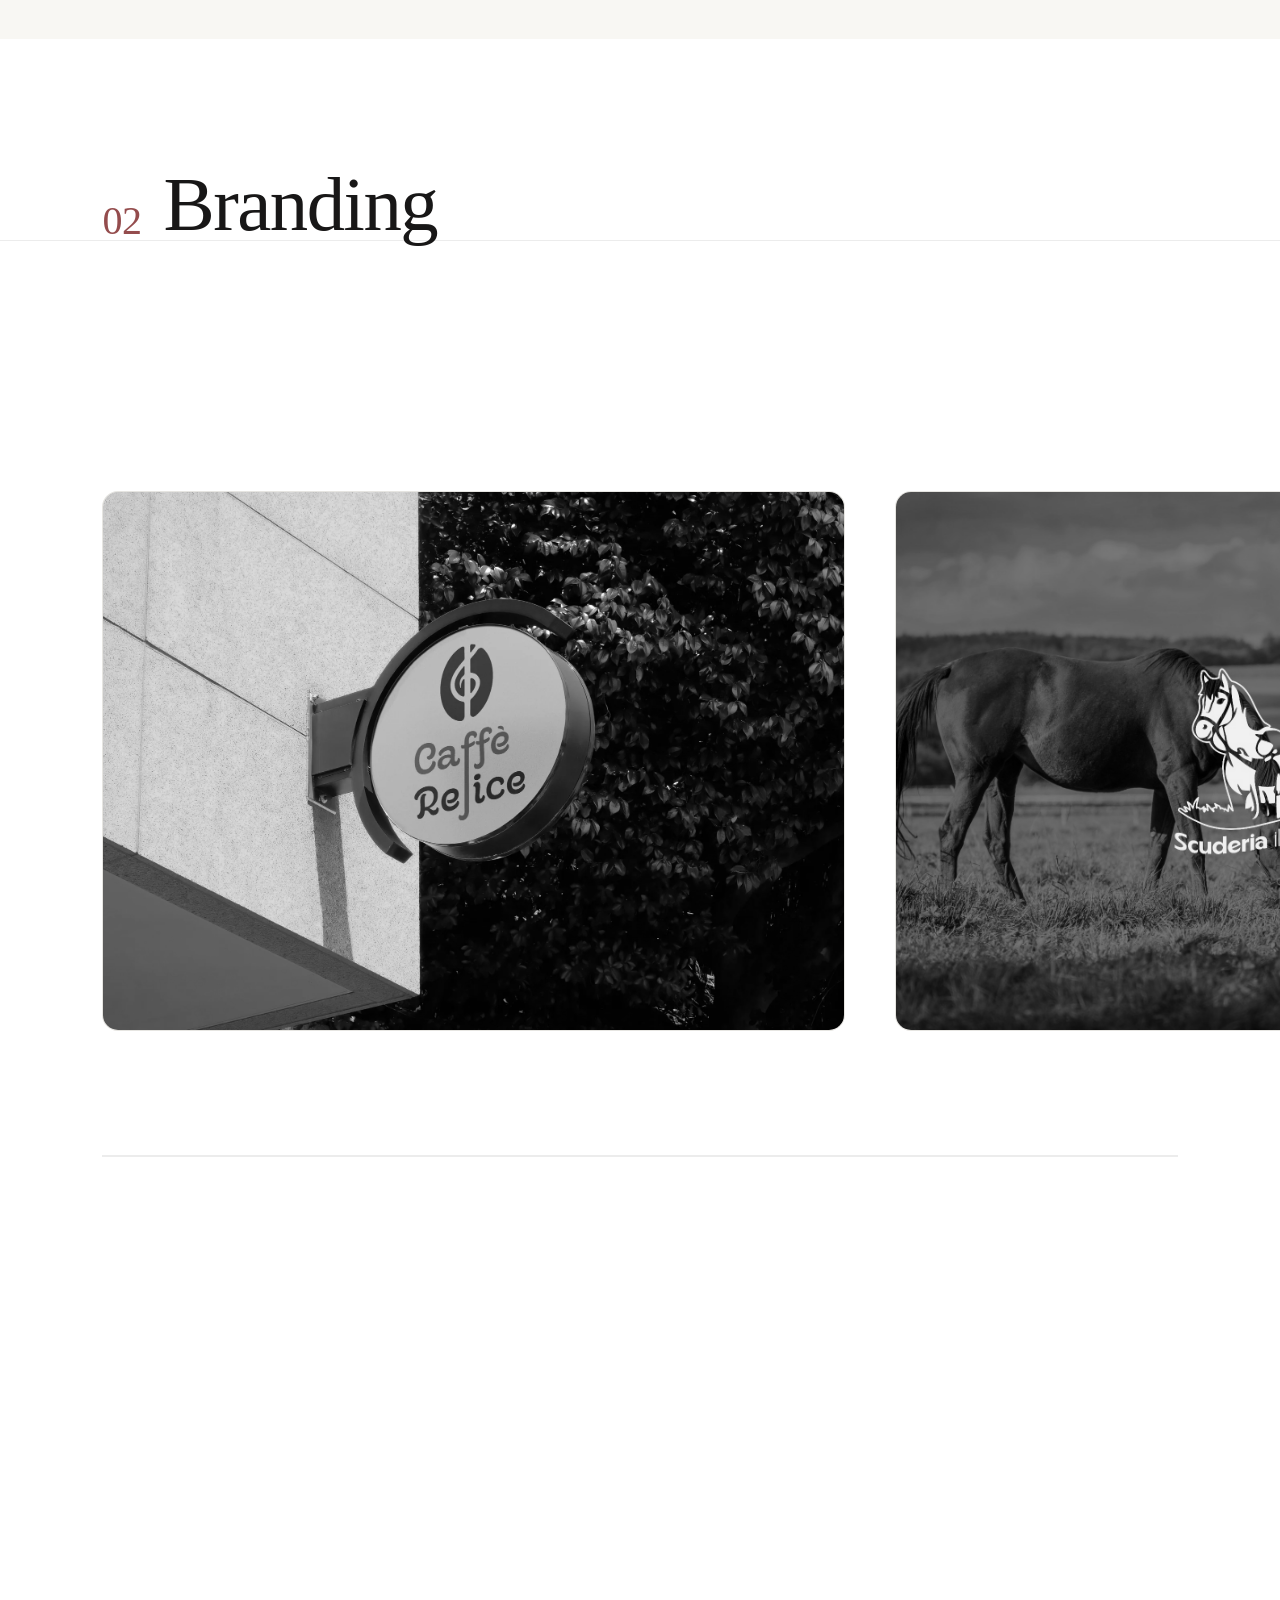
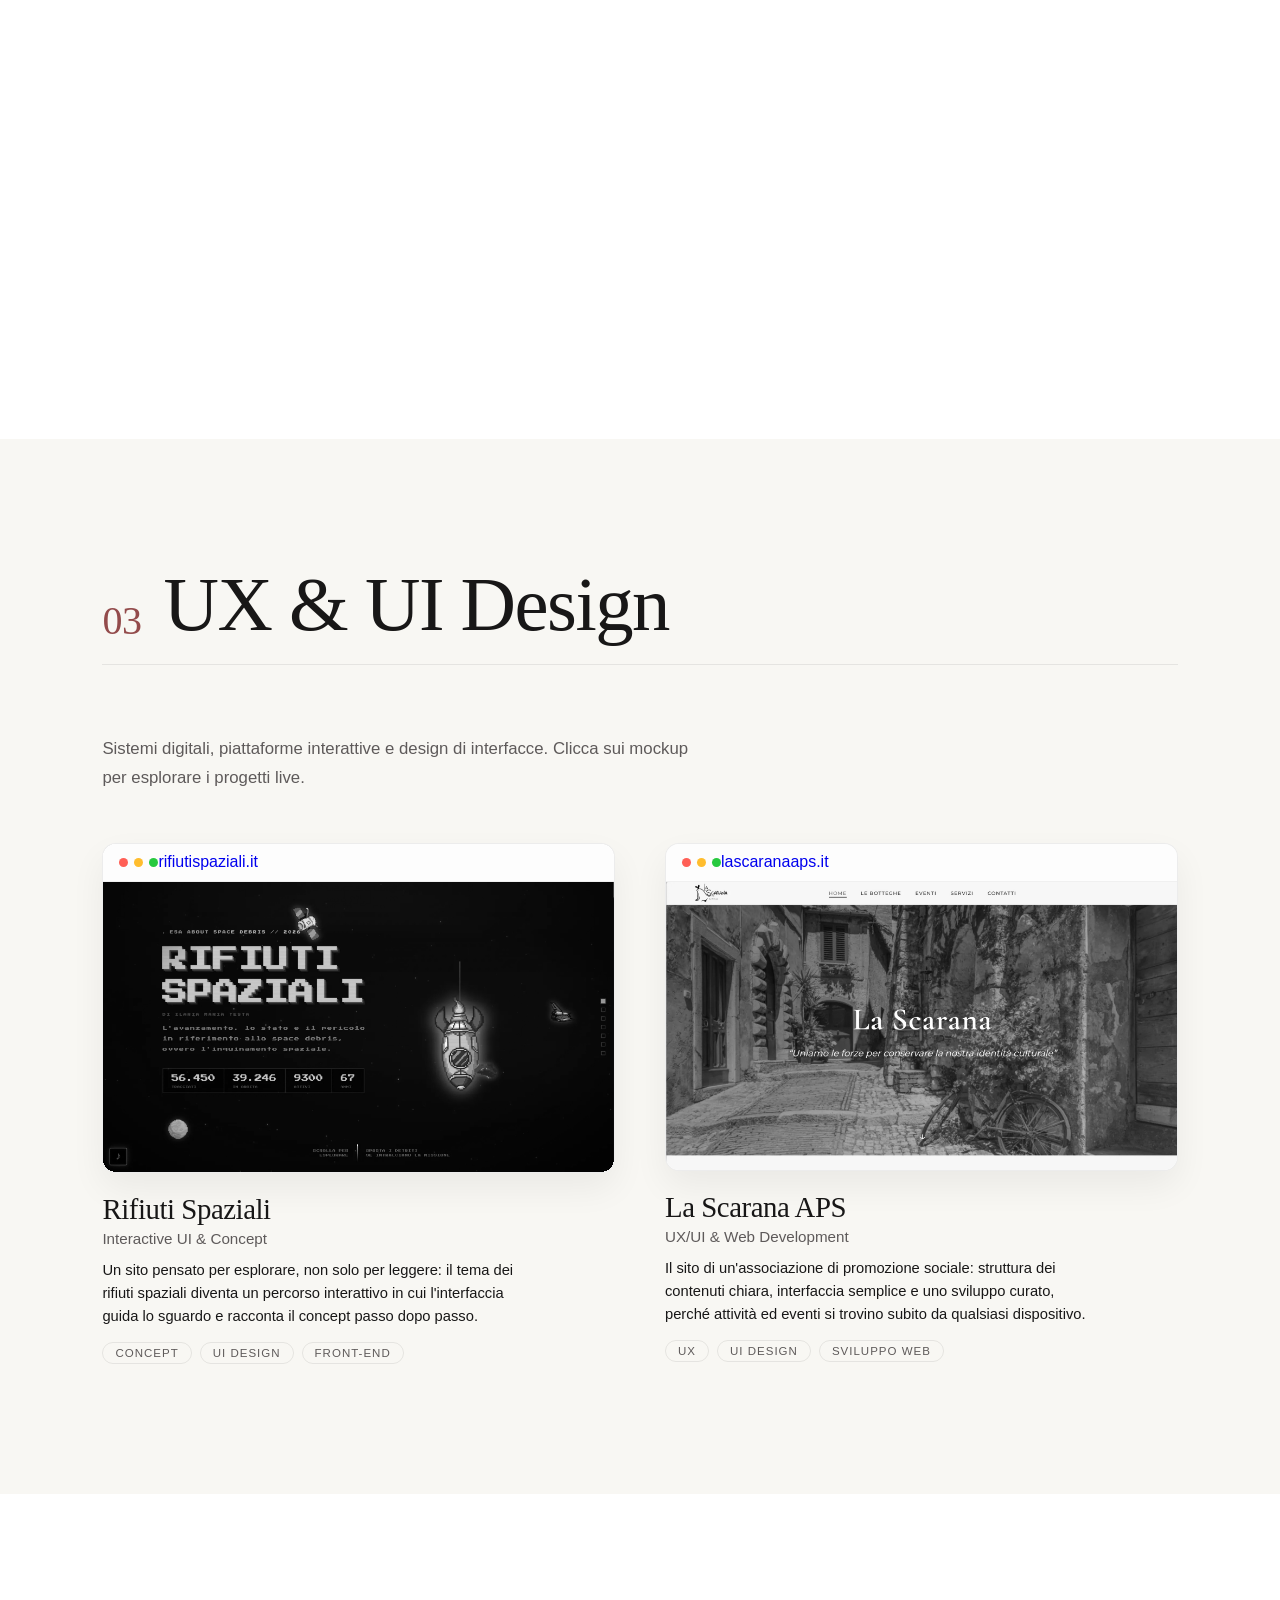
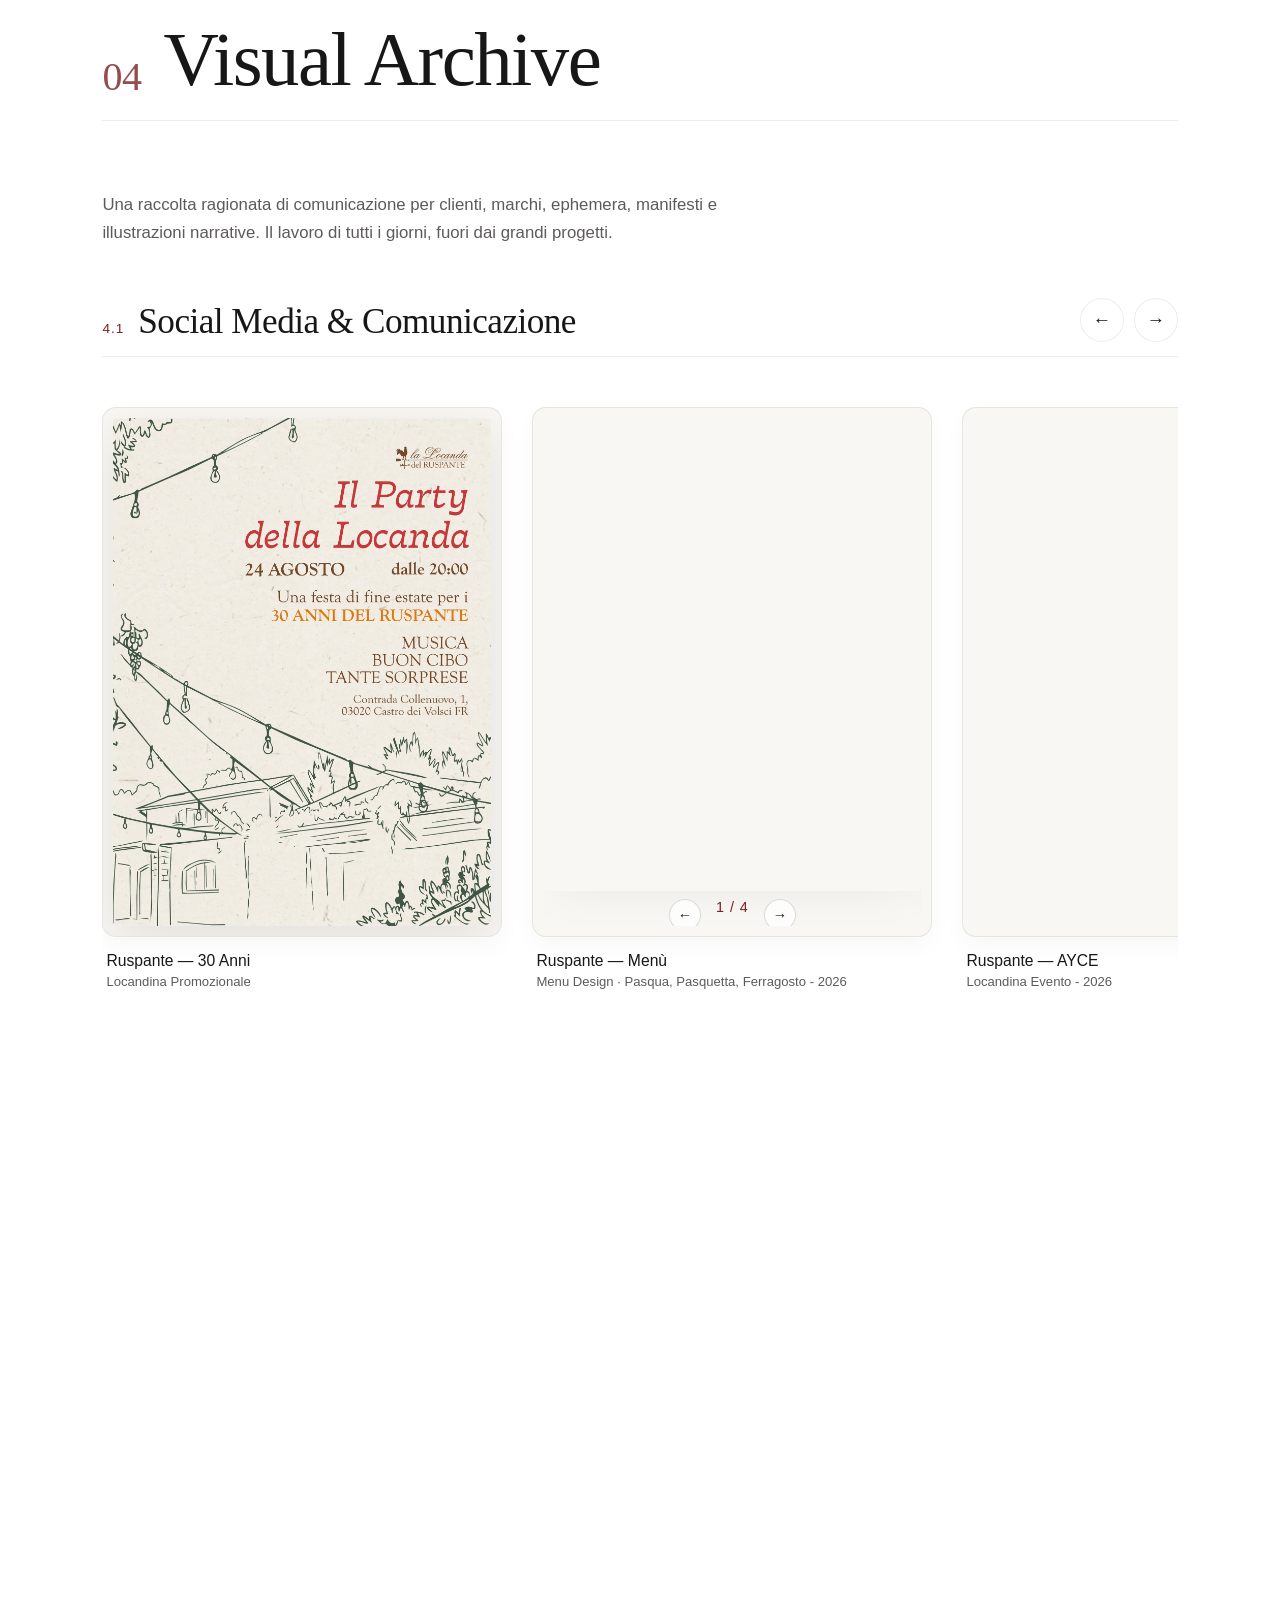
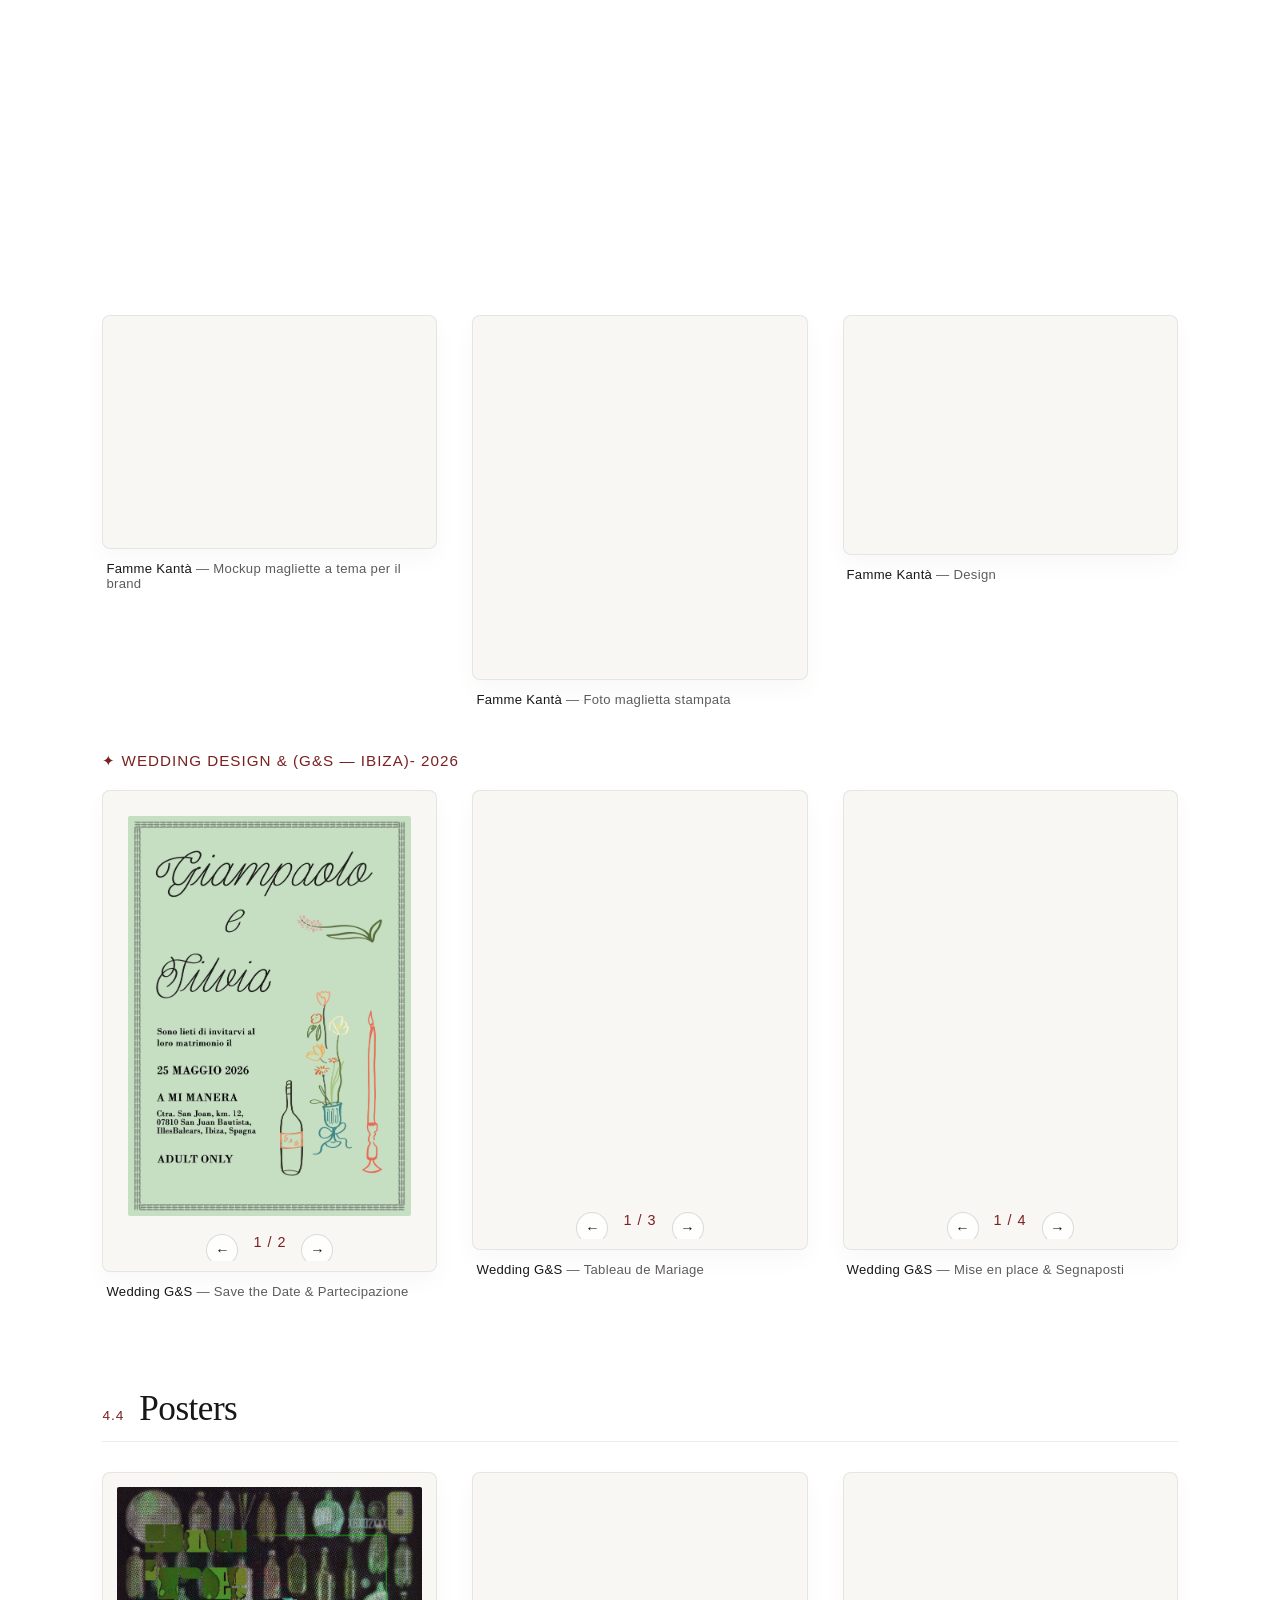
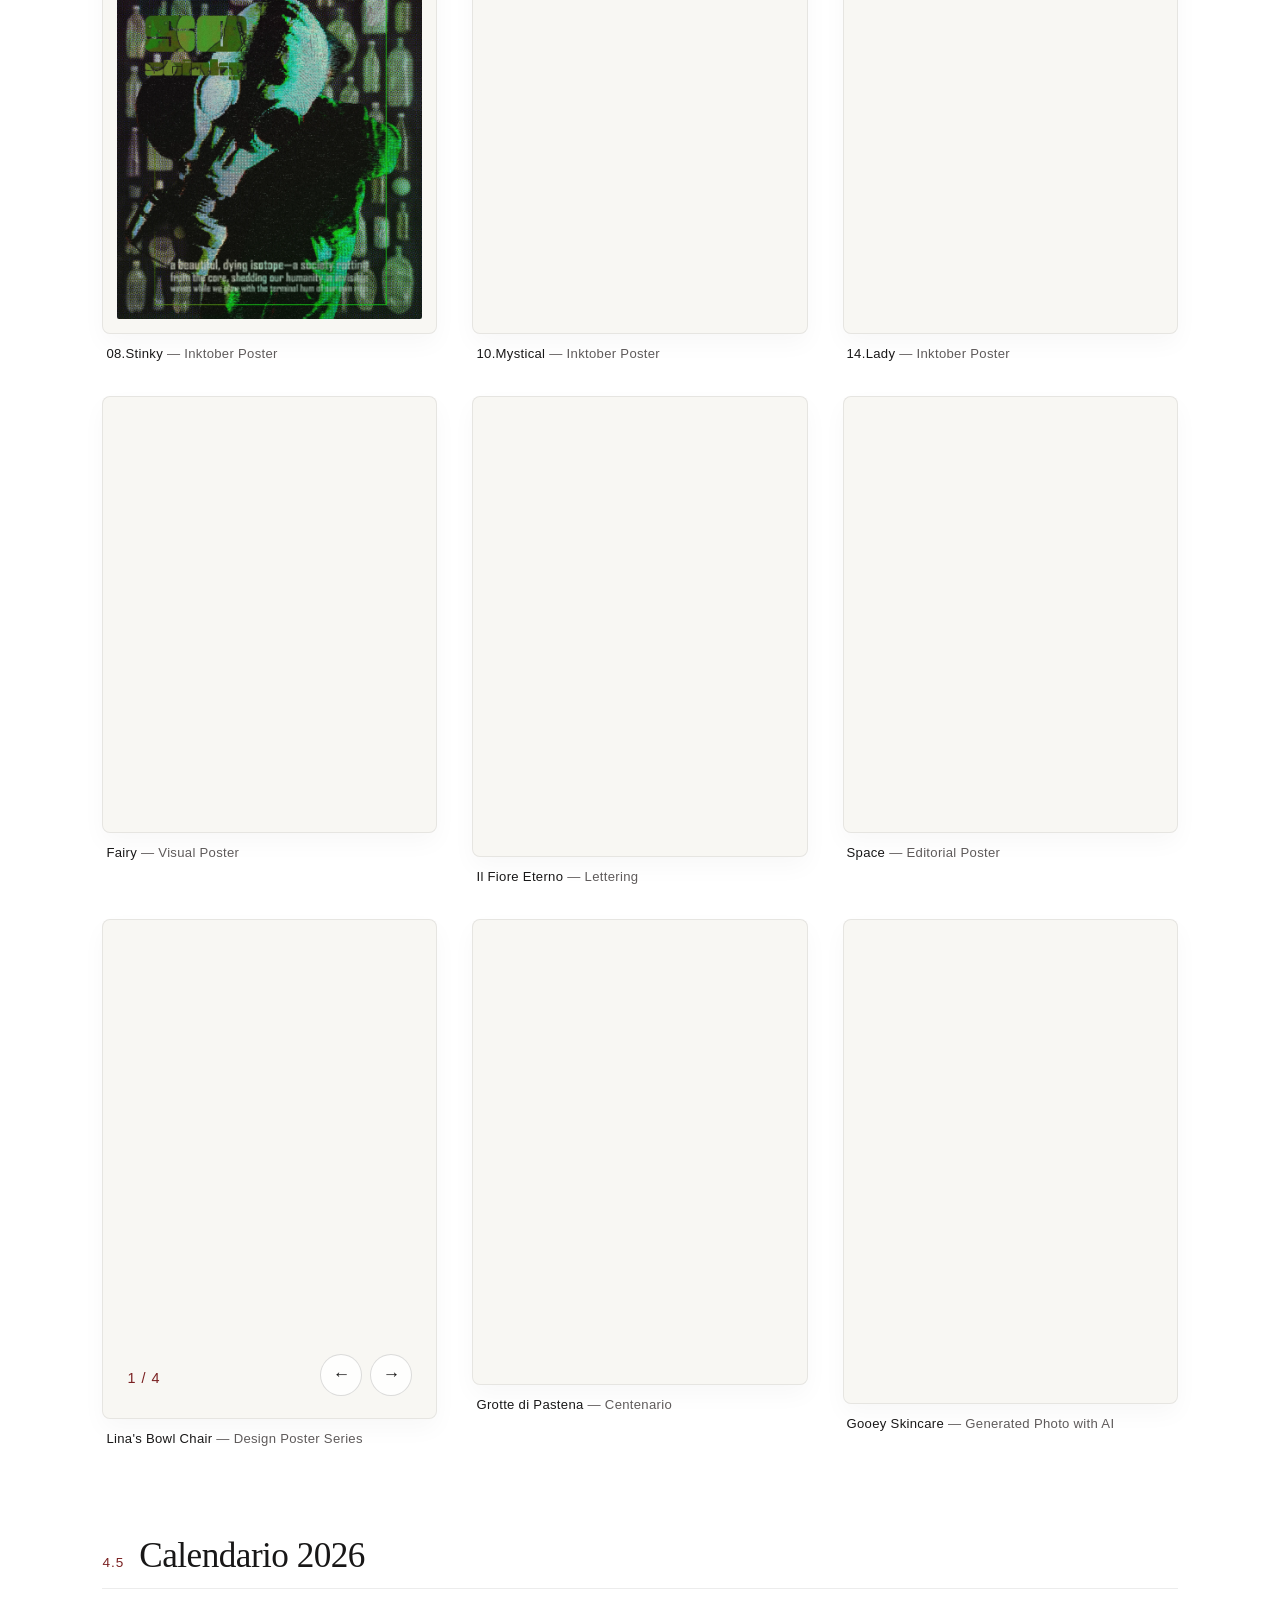
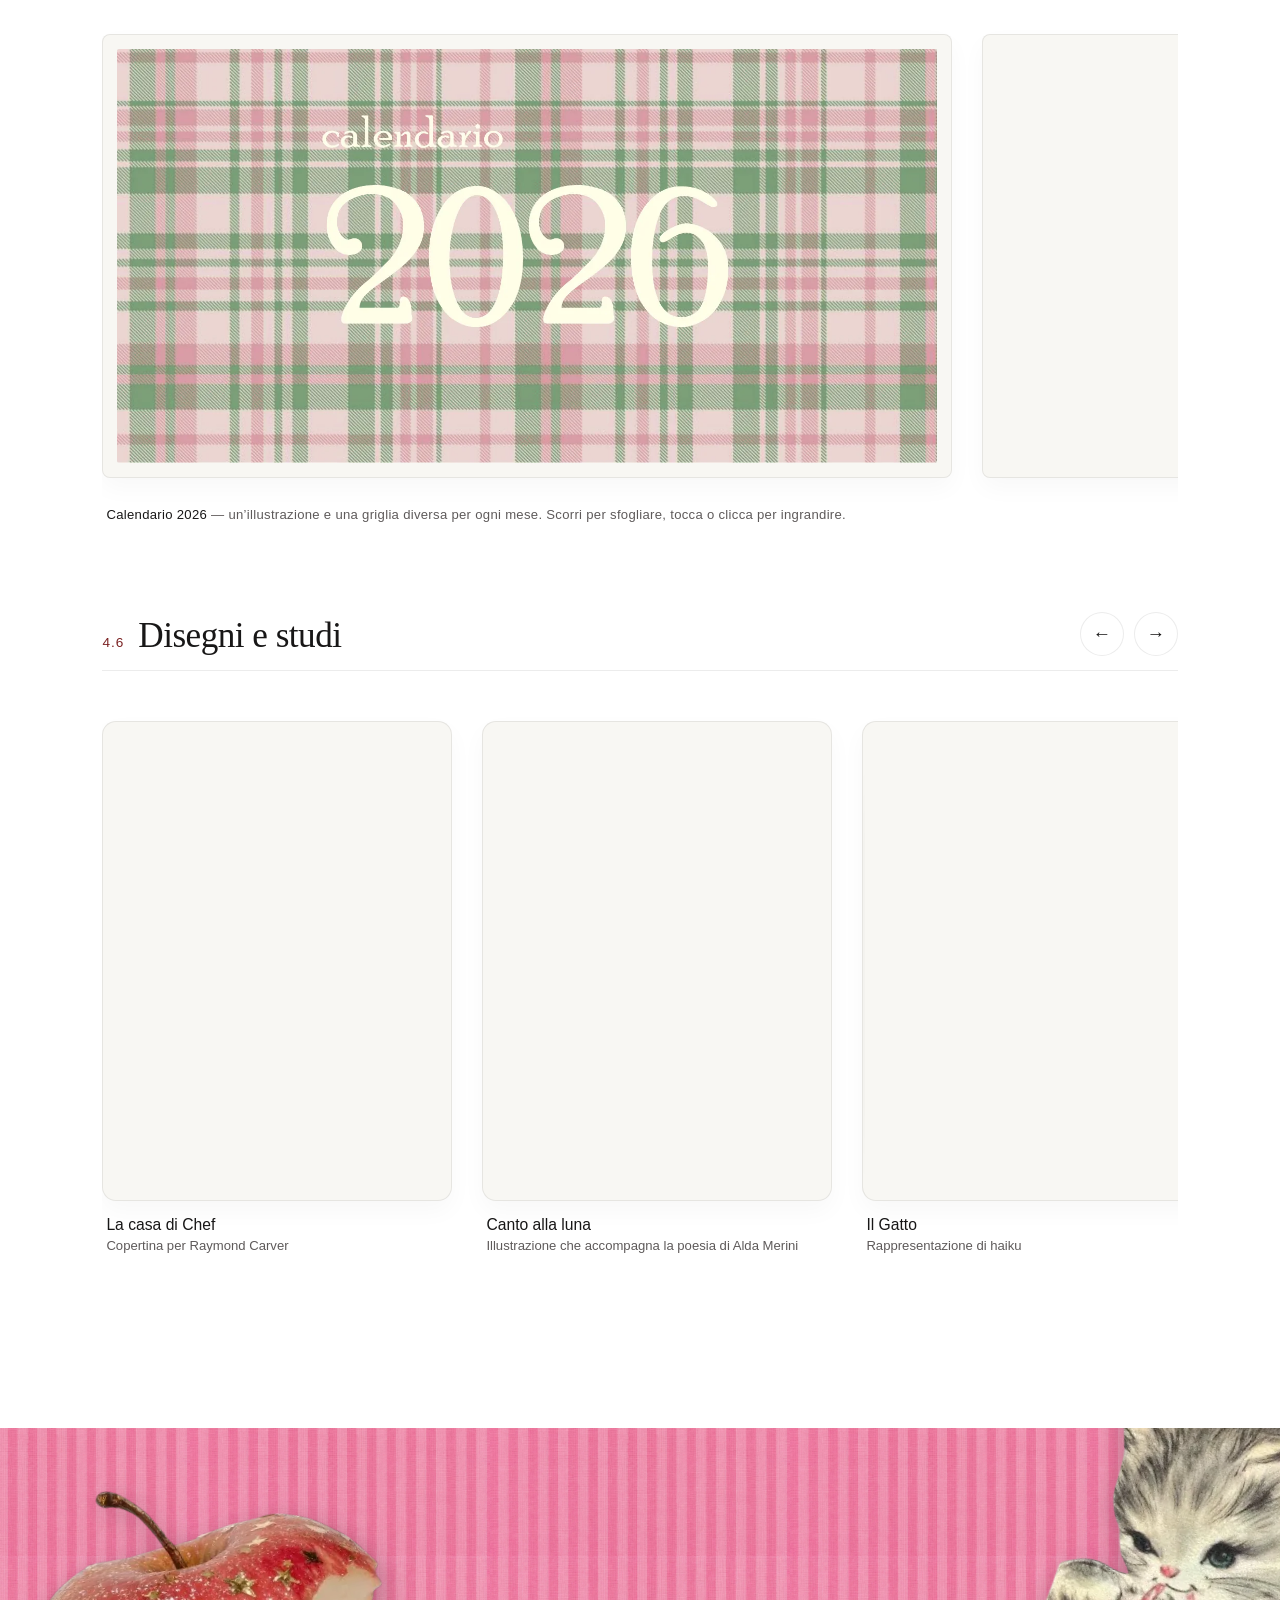
==== commit 07d65c01: "nuovi manifesti" ====
--- a/index.html
+++ b/index.html
@@ -28,7 +28,7 @@
     <link rel="stylesheet" href="https://use.typekit.net/iyq2gsr.css">
  
     <!-- Foglio di stile principale -->
-    <link rel="stylesheet" href="style.css">
+    <link rel="stylesheet" href="style.css?v=manifesti-3">
 </head>
 <body>
  
@@ -194,7 +194,7 @@
    <!-- ==========================================
          MANIFESTO & ABOUT ME
          ========================================== -->
-    <section class="section-padding manifesto-section">
+    <section class="manifesto-section">
         <div class="manifesto-ornament" aria-hidden="true"><span>VISUAL NOTES</span><span>✳</span><span class="manifesto-index">01 / 06</span></div>
         <h2 class="manifesto-text" id="dynamic-quote">
             <span class="quote-item is-active">“Collect and understand and use as many codes of visual culture as possible.” <br>
@@ -1414,7 +1414,7 @@
          JAVASCRIPT
          ========================================== -->
     <a class="ux-back-top" href="#hero" aria-label="Torna all’inizio" hidden>↑</a>
-    <script src="script.js" defer></script>
+    <script src="script.js?v=manifesti-3" defer></script>
  
     <!-- LIBRERIA 3D TILT PER I MOCKUP UX -->
     <script src="https://cdnjs.cloudflare.com/ajax/libs/vanilla-tilt/1.8.1/vanilla-tilt.min.js" defer></script>
--- a/style.css
+++ b/style.css
@@ -2372,3 +2372,29 @@
 .ux-back-top[hidden] { display:none; }
 .ux-back-top { position:fixed; right:18px; bottom:calc(18px + env(safe-area-inset-bottom,0px)); z-index:900; width:44px; height:44px; display:grid; place-items:center; border:1px solid var(--accent-dark); border-radius:50%; background:var(--bg-paper); color:var(--accent-dark); text-decoration:none; font-size:1.3rem; }
 .ux-back-top:focus-visible {outline:2px solid currentColor;outline-offset:3px;}
+
+/* Manifesti: sfondo a tutta pagina, senza cornici interne. */
+.manifesto-section {
+    --poster-bg: var(--bg-pink);
+    --poster-ink: var(--accent-dark);
+    width: 100%; max-width: none; margin: 0;
+    min-height: 100vh; min-height: 100svh;
+    display: flex; flex-direction: column; justify-content: center;
+    background: var(--poster-bg); color: var(--poster-ink);
+    padding: clamp(40px, 7vw, 100px) 8%;
+}
+.manifesto-section[data-poster="1"], .manifesto-section[data-poster="4"] { --poster-bg: var(--bg-white); }
+.manifesto-section[data-poster="2"], .manifesto-section[data-poster="5"] { --poster-bg: var(--accent-dark); --poster-ink: var(--bg-pink); }
+.manifesto-section .manifesto-ornament, .manifesto-section .manifesto-controls { color: var(--poster-ink); }
+.manifesto-section .manifesto-text { flex: 1 0 auto; align-items: stretch; }
+.manifesto-section .manifesto-text .quote-item[data-poster] {
+    background: none; border: 0; border-radius: 0; box-shadow: none; outline: 0;
+    overflow: visible; color: var(--poster-ink);
+}
+.manifesto-section .manifesto-text .quote-item[data-poster]::before {
+    animation: none !important; transition: none;
+    transform: translate(-50%, -50%);
+}
+@media (max-width: 768px) {
+    .manifesto-section { padding: 48px 7%; }
+}
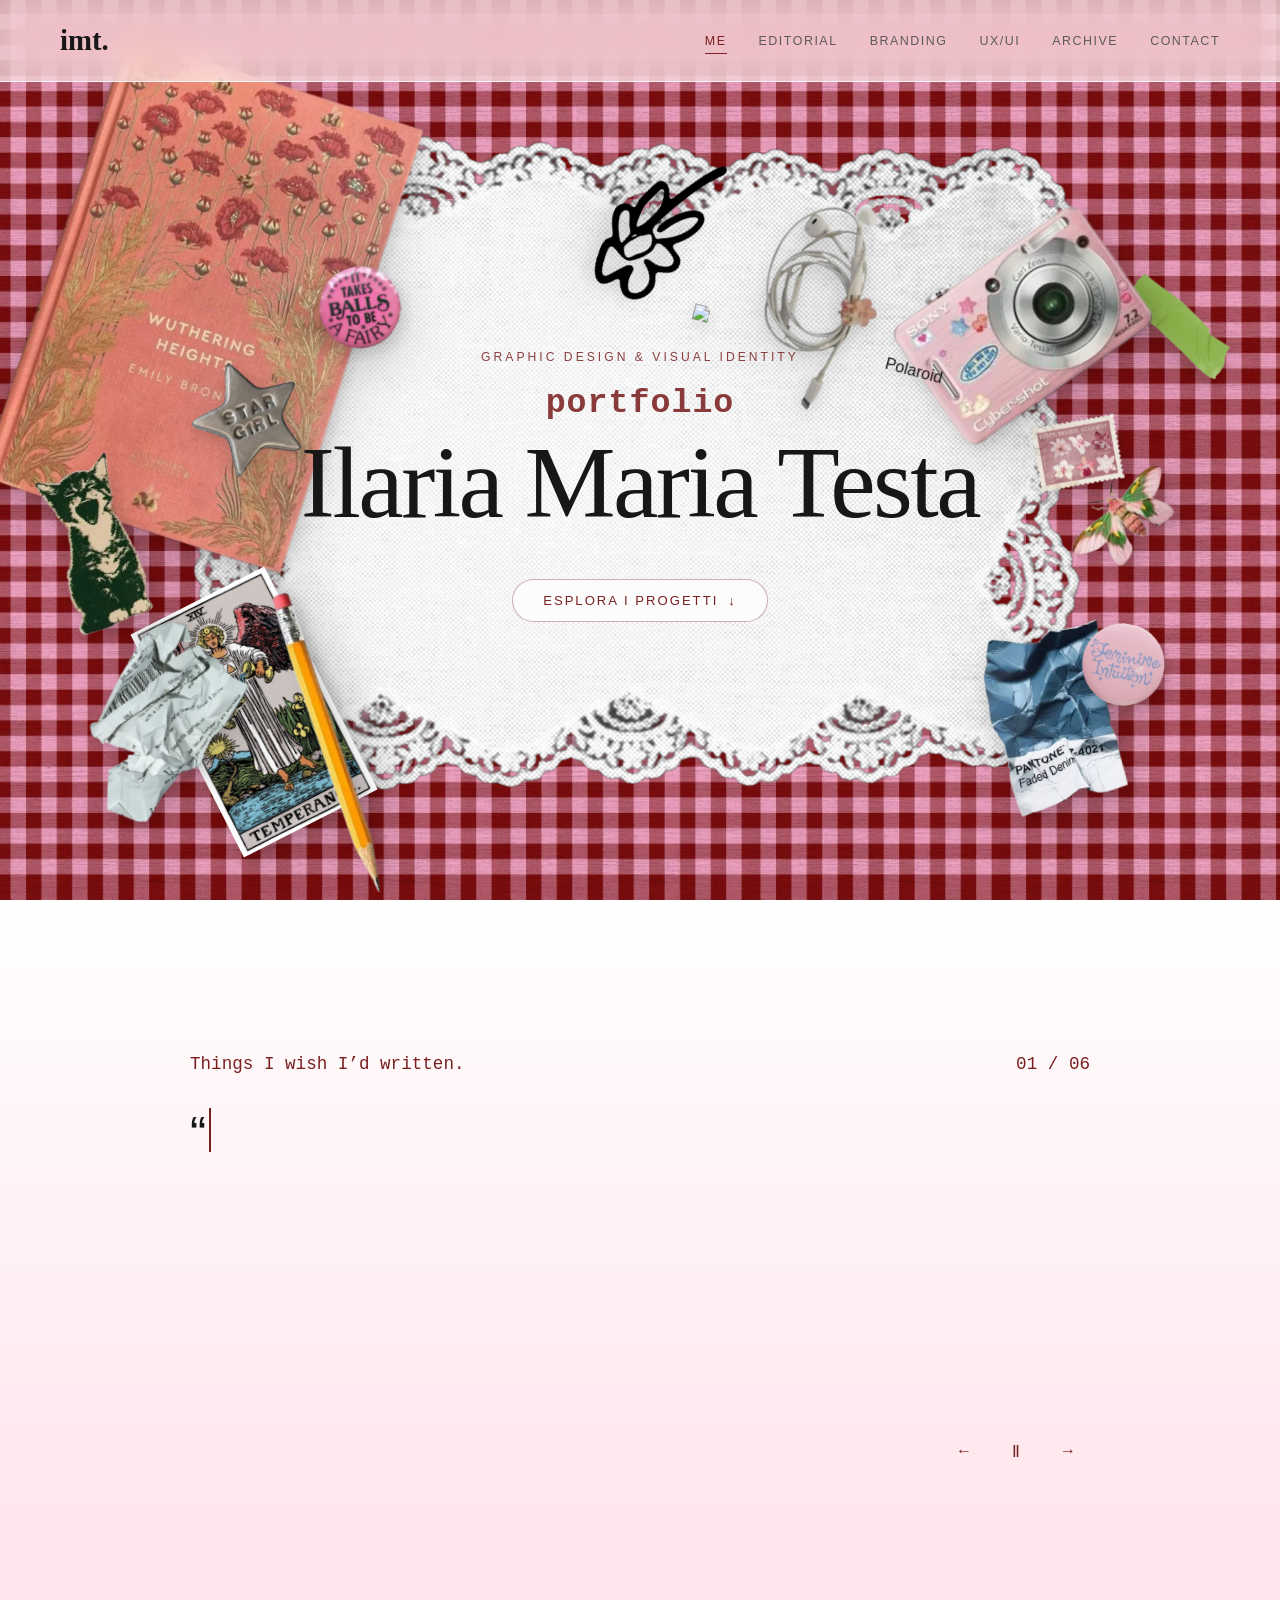
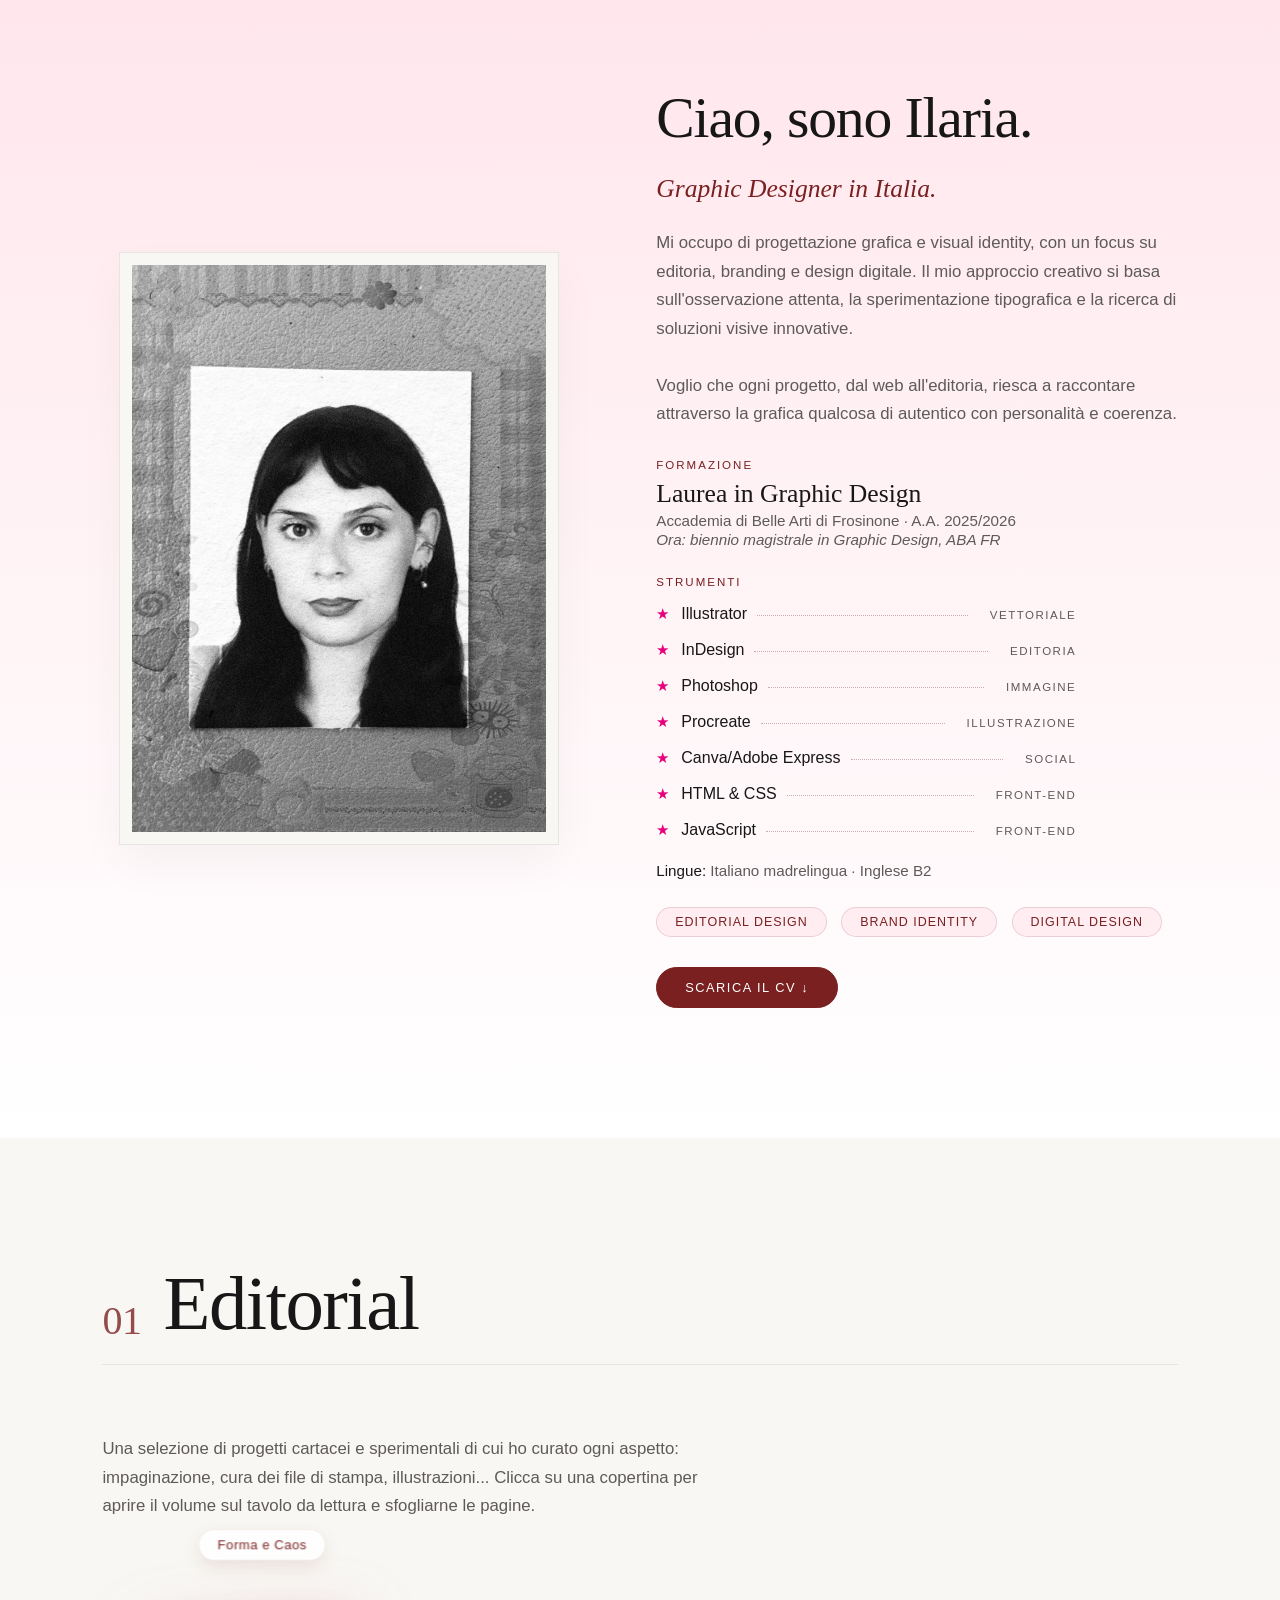
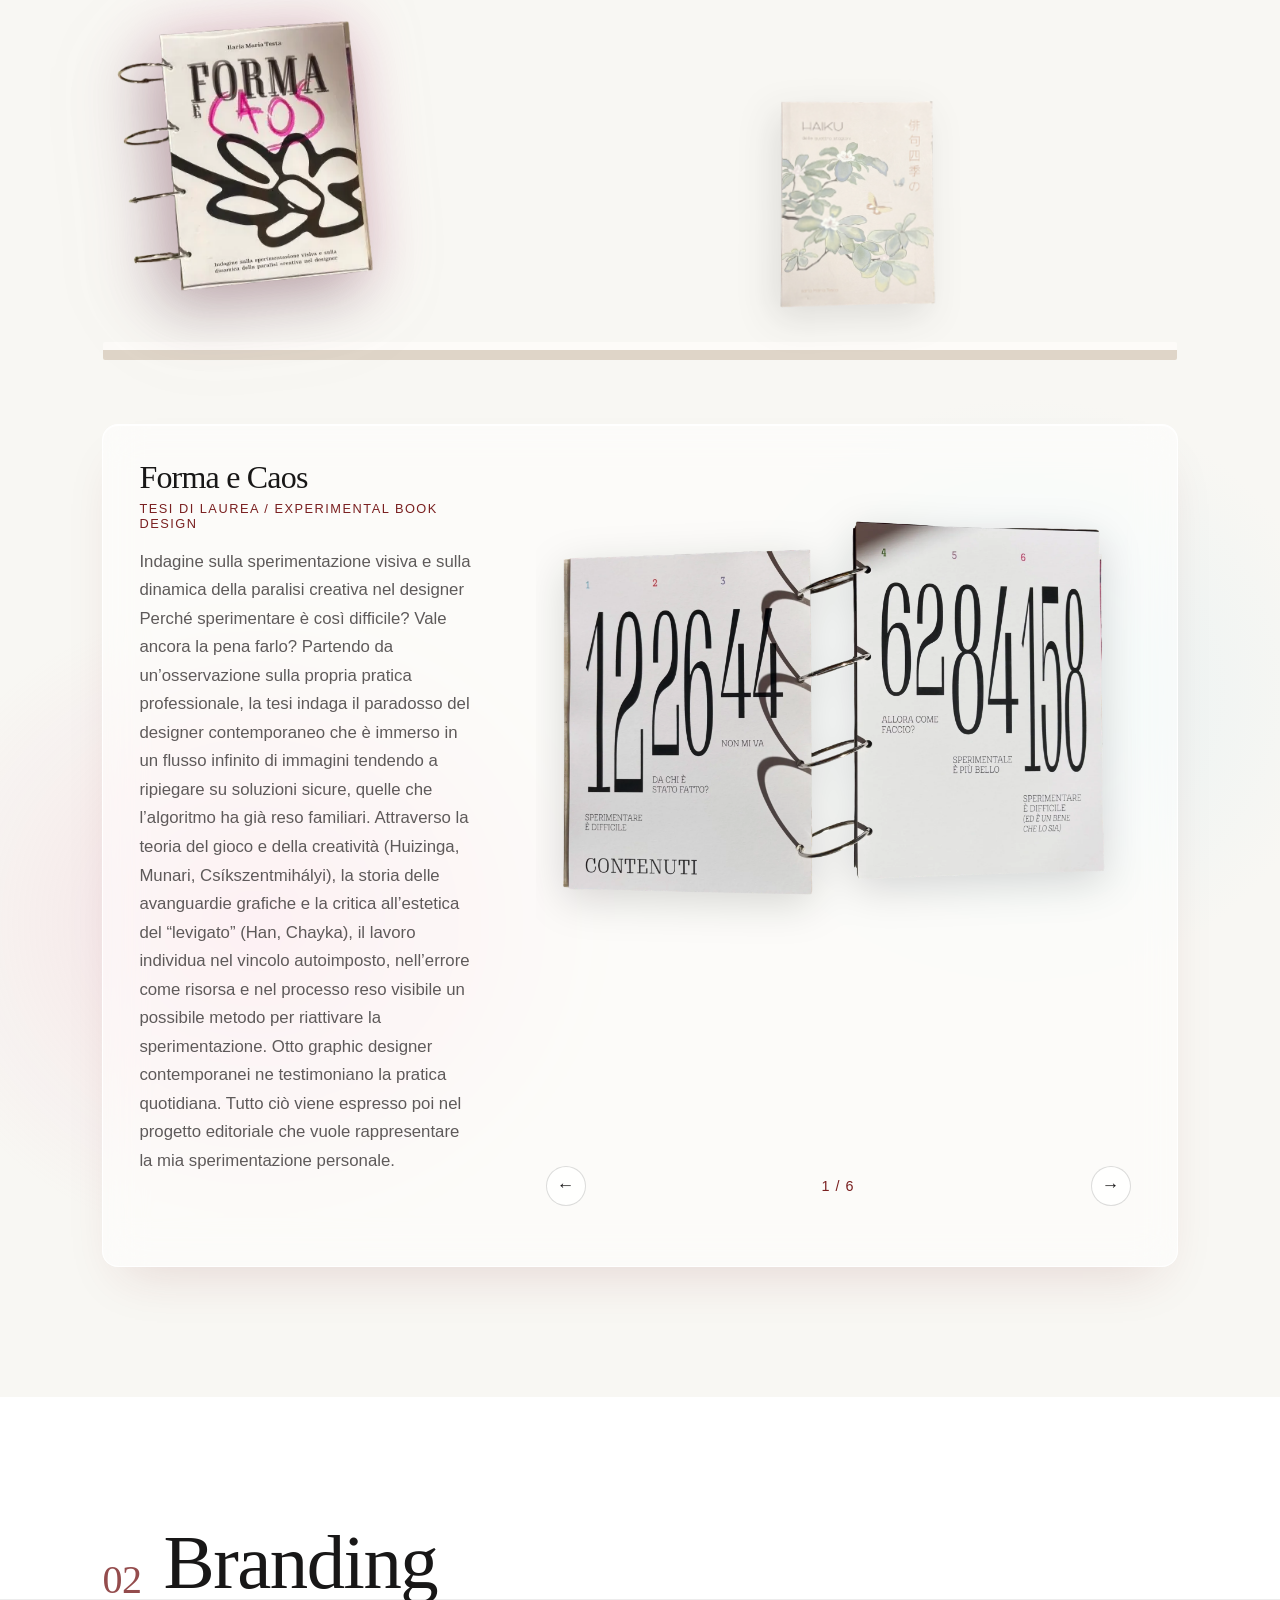
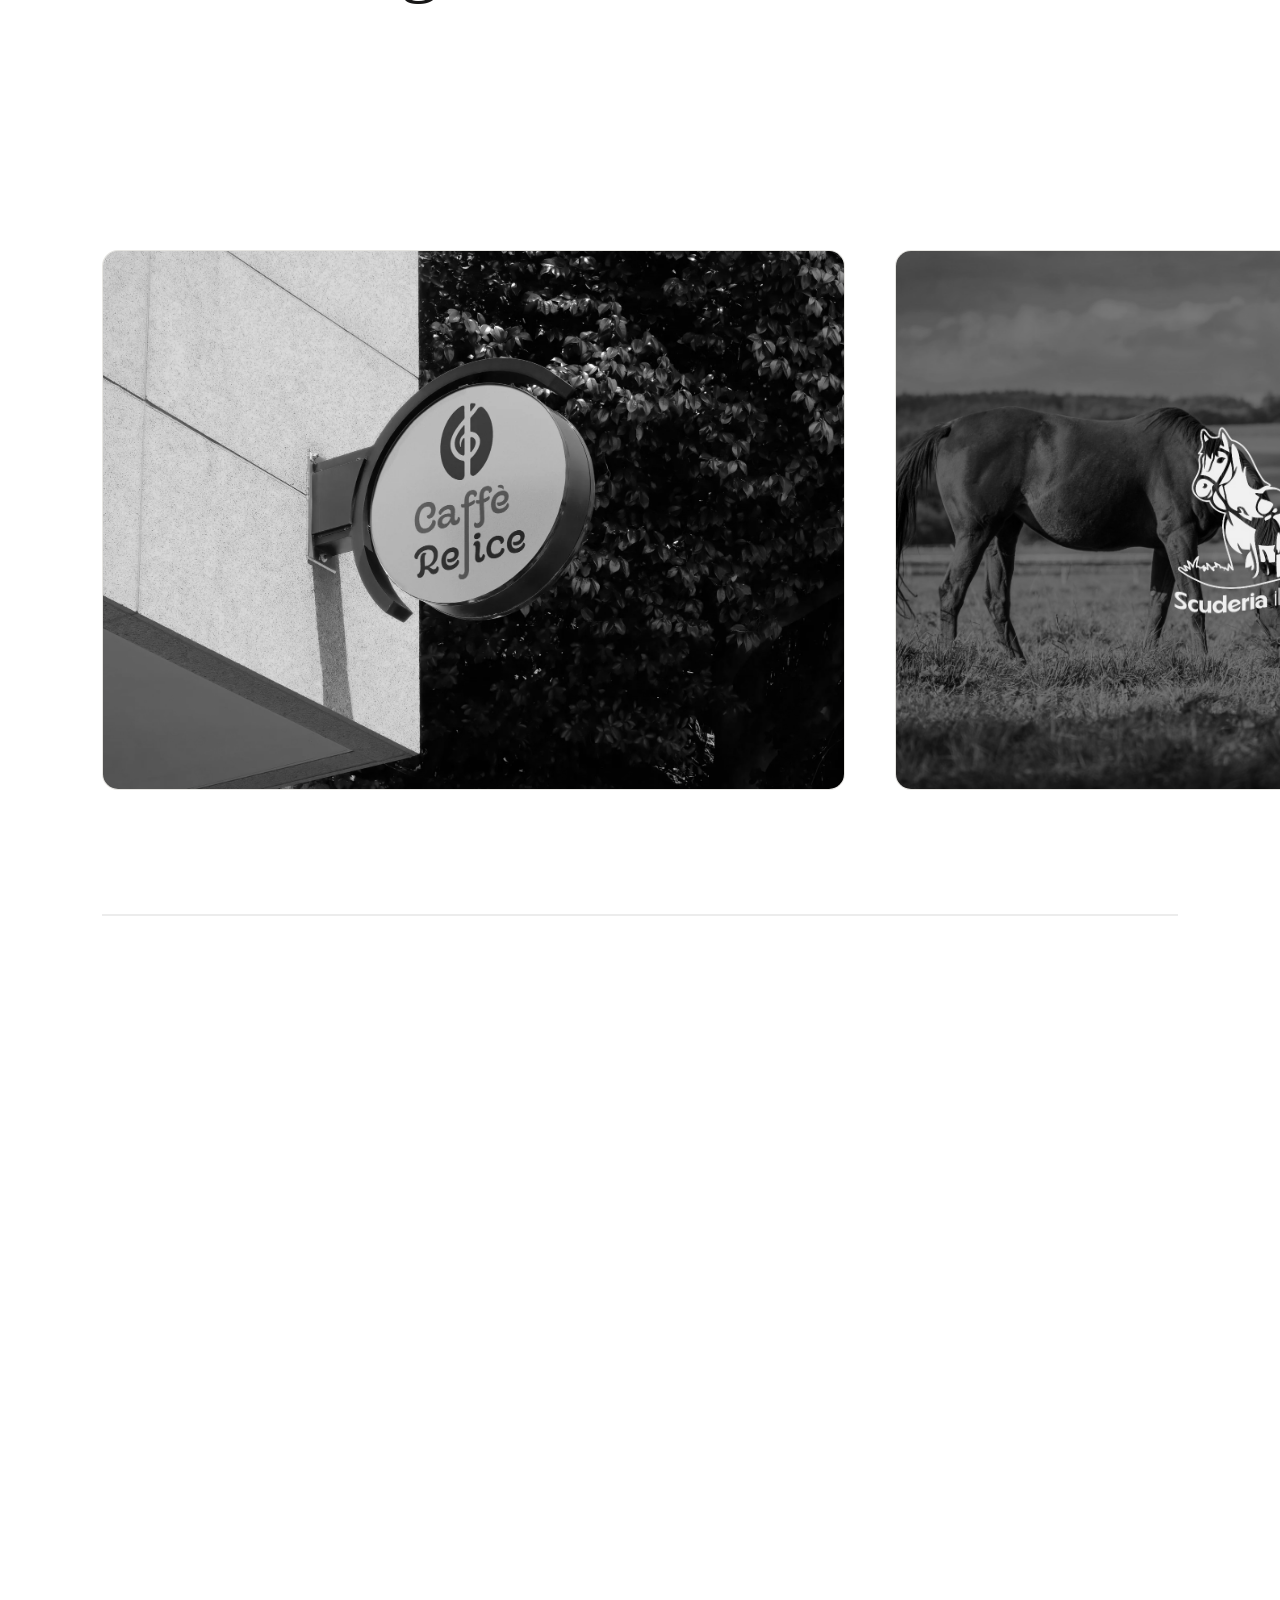
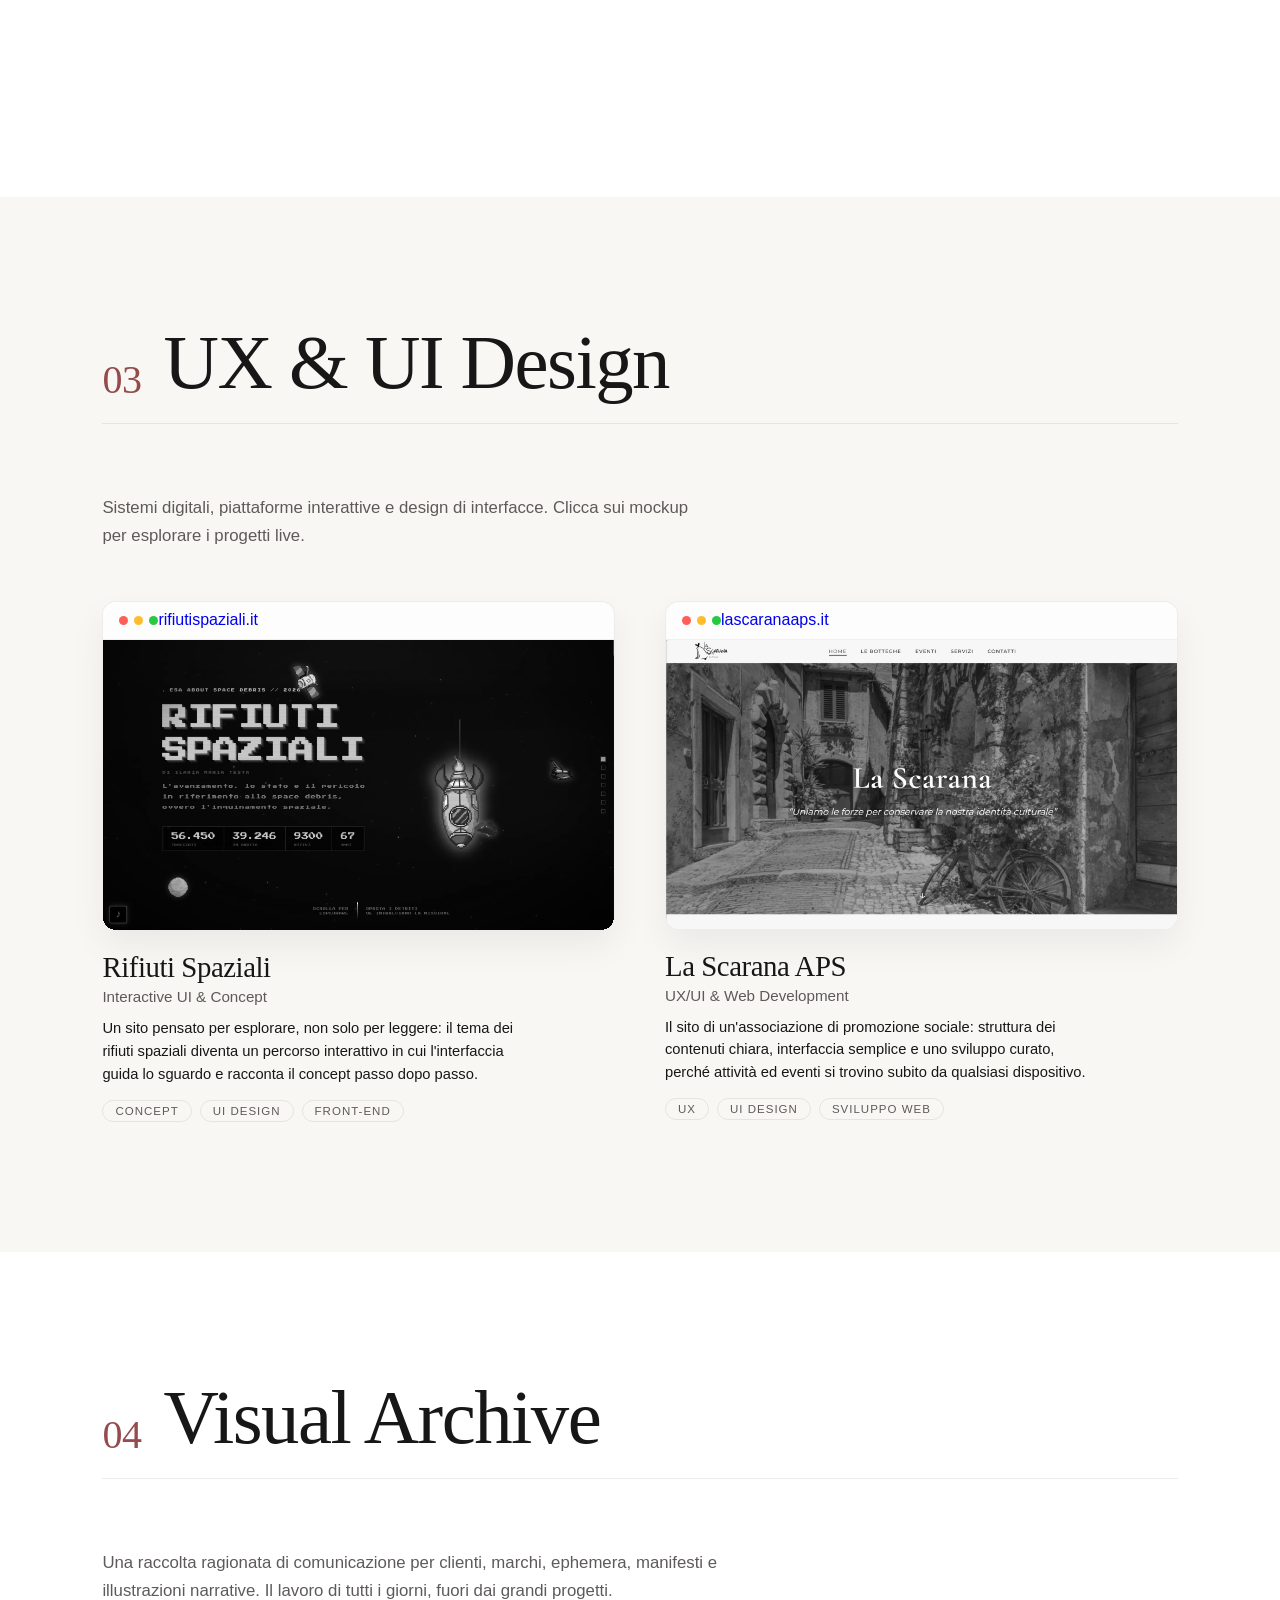
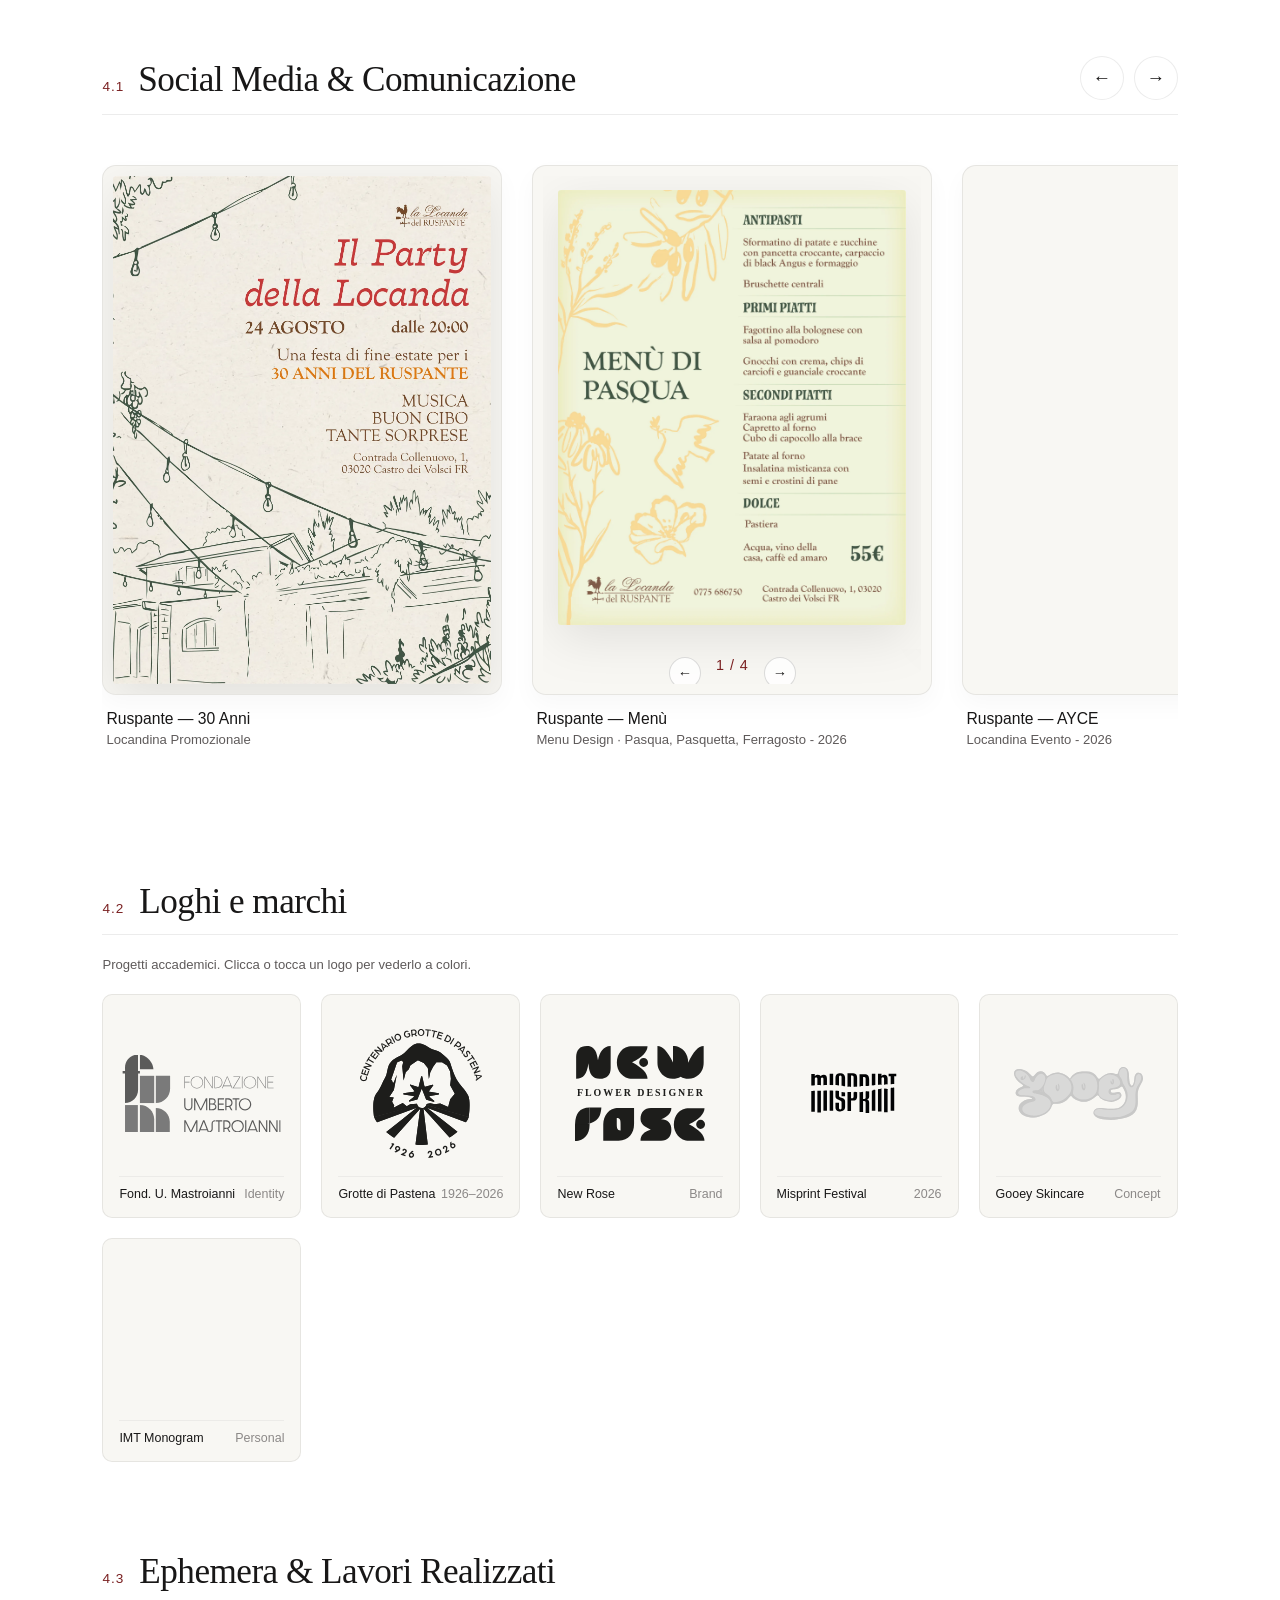
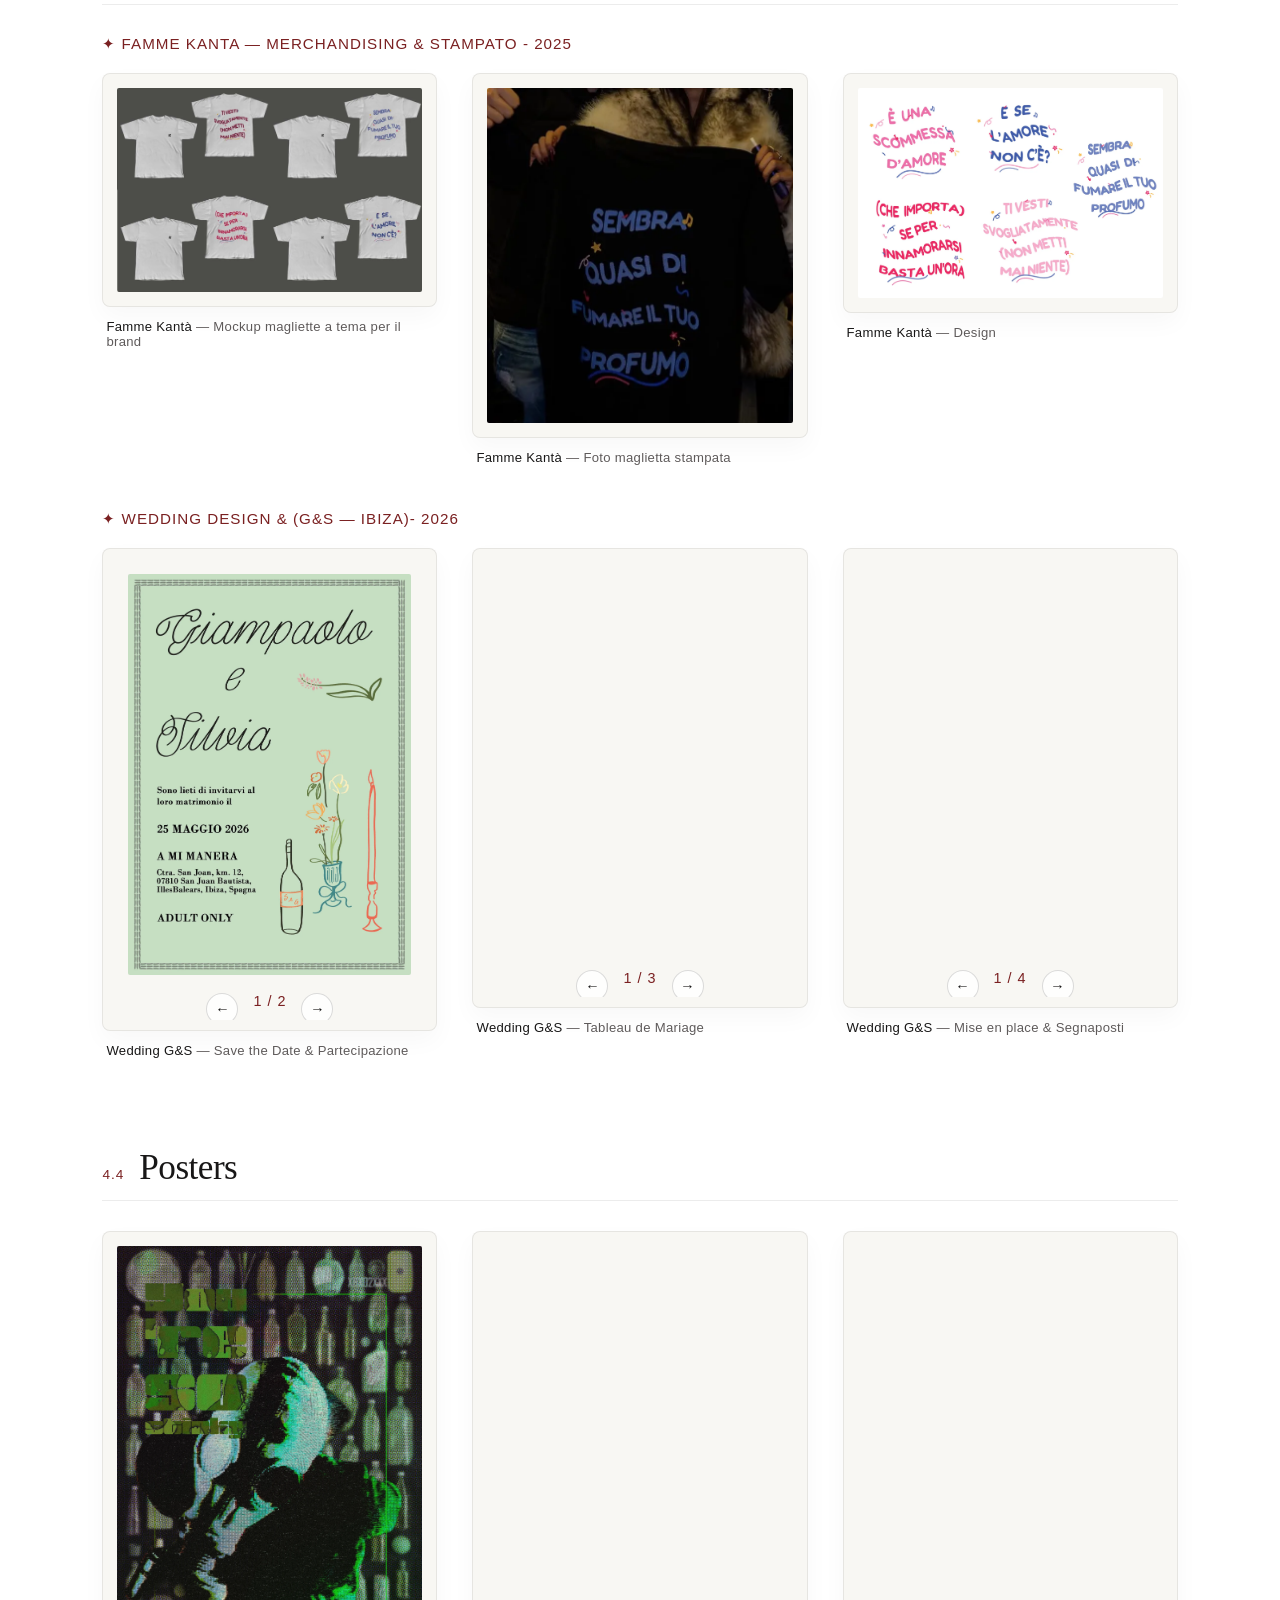
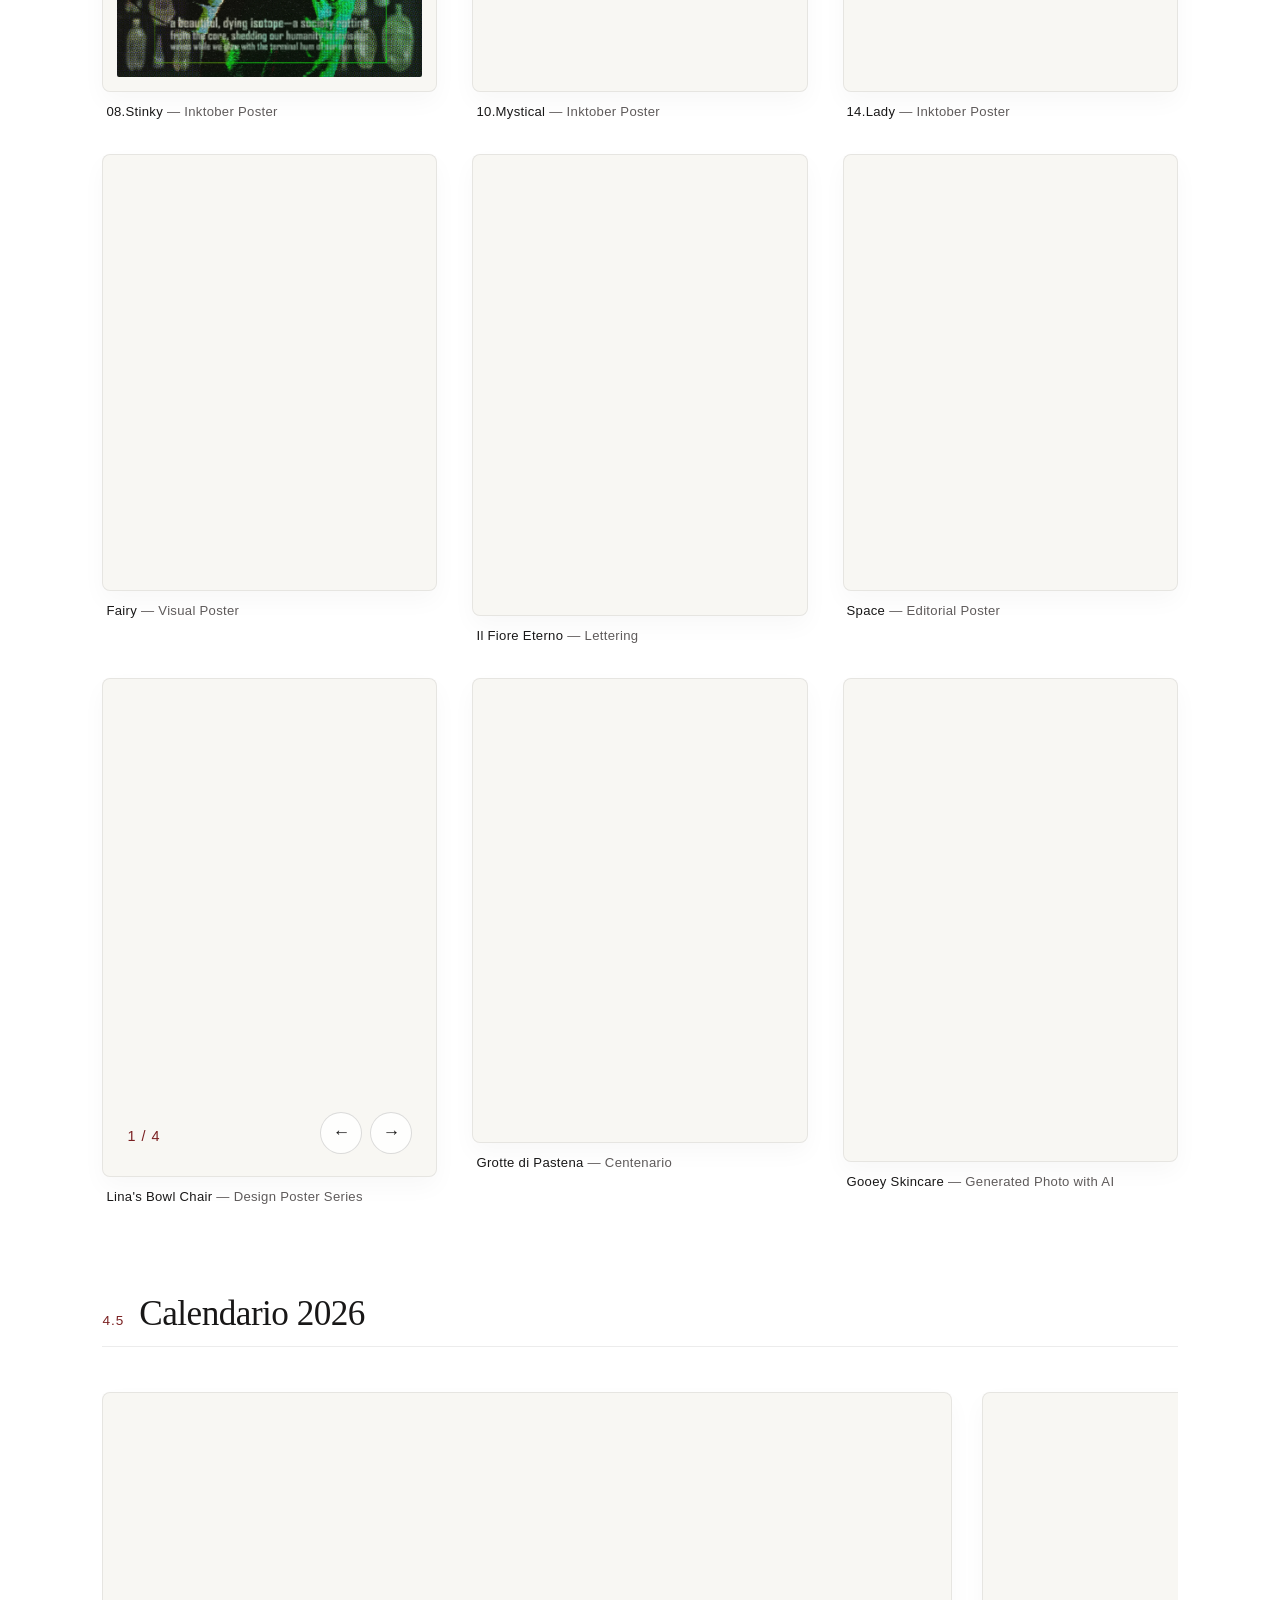
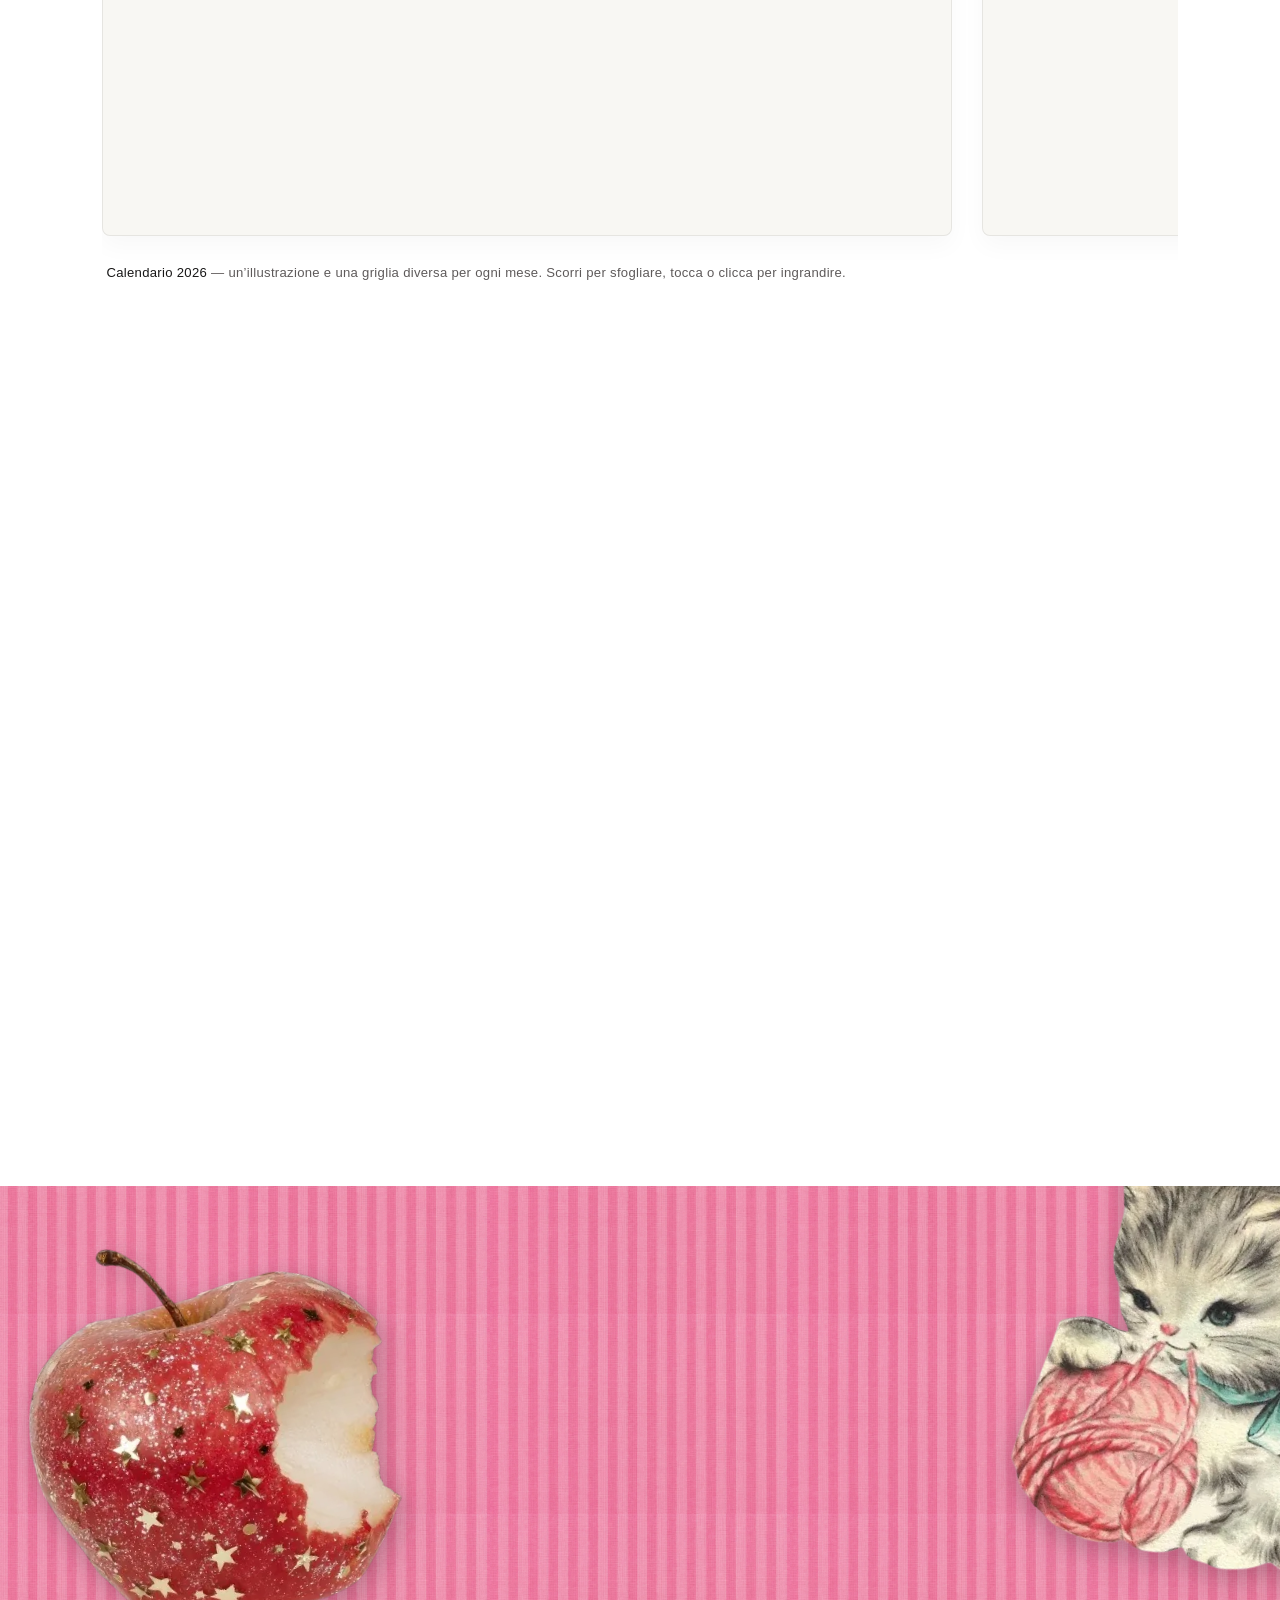
==== commit 255e36b3: "diario rosa modificato frasi" ====
--- a/index.html
+++ b/index.html
@@ -28,7 +28,7 @@
     <link rel="stylesheet" href="https://use.typekit.net/iyq2gsr.css">
  
     <!-- Foglio di stile principale -->
-    <link rel="stylesheet" href="style.css?v=manifesti-3">
+    <link rel="stylesheet" href="style.css?v=diario-1">
 </head>
 <body>
  
@@ -195,14 +195,14 @@
          MANIFESTO & ABOUT ME
          ========================================== -->
     <section class="manifesto-section">
-        <div class="manifesto-ornament" aria-hidden="true"><span>VISUAL NOTES</span><span>✳</span><span class="manifesto-index">01 / 06</span></div>
-        <h2 class="manifesto-text" id="dynamic-quote">
+        <div class="manifesto-ornament" aria-hidden="true"><span>Things I wish I’d written.</span><span class="manifesto-index">01 / 06</span></div>
+        <div class="manifesto-text" id="dynamic-quote">
             <span class="quote-item is-active">“Collect and understand and use as many codes of visual culture as possible.” <br>
             <span class="italic-accent"> — Tracy Ma</span></span>
-        </h2>
+        </div>
         <div class="manifesto-controls" hidden>
             <button type="button" class="manifesto-prev" aria-label="Citazione precedente">←</button>
-            <span class="manifesto-rule" aria-hidden="true"></span>
+            
             <button type="button" class="manifesto-pause" aria-label="Metti in pausa le citazioni">Ⅱ</button>
             <button type="button" class="manifesto-next" aria-label="Citazione successiva">→</button>
         </div>
@@ -1414,7 +1414,7 @@
          JAVASCRIPT
          ========================================== -->
     <a class="ux-back-top" href="#hero" aria-label="Torna all’inizio" hidden>↑</a>
-    <script src="script.js?v=manifesti-3" defer></script>
+    <script src="script.js?v=diario-1" defer></script>
  
     <!-- LIBRERIA 3D TILT PER I MOCKUP UX -->
     <script src="https://cdnjs.cloudflare.com/ajax/libs/vanilla-tilt/1.8.1/vanilla-tilt.min.js" defer></script>
--- a/style.css
+++ b/style.css
@@ -2308,93 +2308,28 @@
 }
 
 
-/* Manifesti in movimento — solo questa sezione. */
-.manifesto-section { position: relative; isolation: isolate; overflow: hidden; background: var(--bg-paper); padding: clamp(52px, 8vw, 112px) 8%; }
-.manifesto-ornament { display:flex; align-items:center; justify-content:space-between; gap:12px; color:var(--accent-dark); font-family:var(--font-pixel); font-size:clamp(.65rem,1.3vw,.9rem); letter-spacing:.12em; border-bottom:1px solid currentColor; padding-bottom:12px; margin-bottom:22px; }
-.manifesto-ornament span:nth-child(2) { font-size:28px; line-height:1; }
-.manifesto-text { position:relative; isolation:isolate; text-align:center; align-items:stretch; font-family:var(--font-display); font-size:clamp(2rem,4.4vw,4.5rem); line-height:1.04; }
-.manifesto-text .quote-item { position:relative; display:flex; flex-direction:column; justify-content:center; align-items:center; min-width:0; min-height:clamp(260px,34vw,440px); padding:32px clamp(8px,4vw,54px); overflow:hidden; color:var(--accent-dark); background:var(--bg-pink); }
-.manifesto-text .quote-item::before { content:attr(data-word); position:absolute; top:50%; left:50%; transform:translate(-50%,-50%); font-family:var(--font-display); font-weight:700; font-size:clamp(6rem,20vw,19rem); line-height:.8; white-space:nowrap; opacity:.085; pointer-events:none; }
-.manifesto-text .quote-copy { position:relative; display:block; max-width:100%; overflow-wrap:break-word; }
-.manifesto-text .quote-copy > br:last-child { display:none; }
-.manifesto-text .quote-item .italic-accent { position:relative; display:block; font-family:var(--font-body); font-style:normal; font-size:clamp(.8rem,1.5vw,1.05rem); line-height:1.4; letter-spacing:.05em; margin-top:1.5rem; color:inherit; }
-.poster-accent { font-weight:500; font-style:italic; }
-.manifesto-text .quote-item[data-poster="1"] { background:var(--bg-white); text-align:left; align-items:flex-start; }
-.manifesto-text .quote-item[data-poster="1"] .poster-accent { display:block; font-size:1.25em; }
-.manifesto-text .quote-item[data-poster="2"] { background:var(--accent-dark); color:var(--bg-pink); }
-.manifesto-text .quote-item[data-poster="2"] .poster-accent { display:block; font-family:var(--font-pixel); font-style:normal; font-size:.8em; }
-.manifesto-text .quote-item[data-poster="3"] { background:var(--accent-dark); color:var(--bg-pink); font-size:clamp(1.35rem,3vw,2.7rem); line-height:1.2; text-align:left; align-items:flex-start; }
-.manifesto-text .quote-item[data-poster="3"] .poster-accent { font-size:1.15em; }
-.manifesto-text .quote-item[data-poster="4"] { background:var(--bg-white); font-size:clamp(1.6rem,3.8vw,3.7rem); text-align:right; align-items:flex-end; }
-.manifesto-text .quote-item[data-poster="5"] { background:var(--bg-pink); }
-.manifesto-text .quote-item[data-poster="5"] .poster-accent { font-family:var(--font-pixel); font-style:normal; font-size:.8em; }
-.manifesto-controls { display:flex; justify-content:center; align-items:center; gap:12px; margin:14px auto 0; color:var(--accent-dark); }
-.manifesto-controls[hidden], .manifesto-controls button[hidden] { display:none; }
-.manifesto-rule { width:clamp(60px,16vw,160px); height:1px; background:currentColor; transform-origin:left center; }
-.manifesto-controls button { border:0; background:transparent; color:inherit; font:inherit; cursor:pointer; min-width:44px; min-height:44px; }
-.manifesto-controls button:focus-visible { outline:2px solid currentColor; outline-offset:2px; }
-@media (prefers-reduced-motion:no-preference) {
- .manifesto-section.quote-playing .quote-item.is-active .quote-copy { animation:poster-enter .85s cubic-bezier(.16,1,.3,1) both; }
- .manifesto-section.quote-playing .quote-item.is-active .italic-accent { animation:poster-enter .75s .2s cubic-bezier(.16,1,.3,1) both; }
- .manifesto-section.quote-playing .quote-item.is-active::before { animation:poster-drift var(--poster-duration,8s) ease-in-out both; }
- .manifesto-section.quote-playing .manifesto-rule { animation:poster-line var(--poster-duration,8s) linear both; }
-}
-@keyframes poster-enter { from { opacity:0; transform:translateY(16px); } to { opacity:1; transform:translateY(0); } }
-@keyframes poster-drift { from { transform:translate(-54%,-50%); } to { transform:translate(-46%,-50%); } }
-@keyframes poster-line { from { transform:scaleX(.03); } to { transform:scaleX(1); } }
-@media(max-width:768px) { .manifesto-section { padding:55px 7%; } .manifesto-text .quote-item { padding:28px 16px; } .manifesto-ornament { margin-bottom:14px; } }
-@media(prefers-reduced-motion:reduce) { .manifesto-text .quote-item { transition:none; } }
-
-/* Manifesti v2: composizioni distinte, movimento visibile, altezza stabile. */
-.manifesto-text .quote-item { --poster-x: 0px; --poster-y: 26px; --poster-angle: 0deg; }
-.manifesto-text .quote-item::before { opacity:.19; font-size:clamp(7rem,24vw,24rem); }
-.manifesto-text .quote-item::after { content:'✳'; position:absolute; right:5%; top:5%; font-family:var(--font-body); font-size:clamp(28px,5vw,70px); line-height:1; pointer-events:none; opacity:.65; }
-.manifesto-text .quote-item[data-poster="0"] { text-align:center; }
-.manifesto-text .quote-item[data-poster="1"] { --poster-x:-60px; --poster-y:0px; border-left:8px solid var(--accent-dark); }
-.manifesto-text .quote-item[data-poster="1"]::after { content:'—'; }
-.manifesto-text .quote-item[data-poster="2"] { --poster-y:55px; }
-.manifesto-text .quote-item[data-poster="2"] .poster-accent { font-size:1.05em; }
-.manifesto-text .quote-item[data-poster="3"] { --poster-x:55px; --poster-y:0px; background:var(--bg-pink); color:var(--accent-dark); border-bottom:8px solid currentColor; }
-.manifesto-text .quote-item[data-poster="4"] { --poster-x:60px; --poster-y:0px; }
-.manifesto-text .quote-item[data-poster="4"]::after { content:'♫'; left:5%; right:auto; }
-.manifesto-text .quote-item[data-poster="5"] { --poster-angle:-5deg; background:var(--accent-dark); color:var(--bg-pink); }
-.manifesto-text .quote-copy,.manifesto-text .italic-accent { z-index:1; }
-@media (prefers-reduced-motion:no-preference) {
- .manifesto-section.quote-playing .quote-item.is-active .quote-copy { animation:poster-v2-enter 1.15s cubic-bezier(.16,1,.3,1) both; }
- .manifesto-section.quote-playing .quote-item.is-active::before { animation:poster-v2-drift 4s ease-in-out infinite alternate; }
- .manifesto-section.quote-playing .quote-item.is-active::after { animation:poster-v2-spin 7s linear infinite; }
- .manifesto-section.quote-playing .quote-item.is-active .poster-accent { display:inline-block; animation:poster-v2-accent 1.15s .15s both; }
-}
-@keyframes poster-v2-enter { from {opacity:0;transform:translate(var(--poster-x),var(--poster-y)) rotate(var(--poster-angle)) scale(.92);} to {opacity:1;transform:none;} }
-@keyframes poster-v2-drift { from {transform:translate(-72%,-50%) rotate(-5deg);} to {transform:translate(-28%,-50%) rotate(5deg);} }
-@keyframes poster-v2-spin { to {transform:rotate(360deg);} }
-@keyframes poster-v2-accent { from {opacity:.15;transform:translateY(12px) scale(.8);} to {opacity:1;transform:none;} }
 .ux-back-top[hidden] { display:none; }
 .ux-back-top { position:fixed; right:18px; bottom:calc(18px + env(safe-area-inset-bottom,0px)); z-index:900; width:44px; height:44px; display:grid; place-items:center; border:1px solid var(--accent-dark); border-radius:50%; background:var(--bg-paper); color:var(--accent-dark); text-decoration:none; font-size:1.3rem; }
 .ux-back-top:focus-visible {outline:2px solid currentColor;outline-offset:3px;}
 
-/* Manifesti: sfondo a tutta pagina, senza cornici interne. */
-.manifesto-section {
-    --poster-bg: var(--bg-pink);
-    --poster-ink: var(--accent-dark);
-    width: 100%; max-width: none; margin: 0;
-    min-height: 100vh; min-height: 100svh;
-    display: flex; flex-direction: column; justify-content: center;
-    background: var(--poster-bg); color: var(--poster-ink);
-    padding: clamp(40px, 7vw, 100px) 8%;
-}
-.manifesto-section[data-poster="1"], .manifesto-section[data-poster="4"] { --poster-bg: var(--bg-white); }
-.manifesto-section[data-poster="2"], .manifesto-section[data-poster="5"] { --poster-bg: var(--accent-dark); --poster-ink: var(--bg-pink); }
-.manifesto-section .manifesto-ornament, .manifesto-section .manifesto-controls { color: var(--poster-ink); }
-.manifesto-section .manifesto-text { flex: 1 0 auto; align-items: stretch; }
-.manifesto-section .manifesto-text .quote-item[data-poster] {
-    background: none; border: 0; border-radius: 0; box-shadow: none; outline: 0;
-    overflow: visible; color: var(--poster-ink);
-}
-.manifesto-section .manifesto-text .quote-item[data-poster]::before {
-    animation: none !important; transition: none;
-    transform: translate(-50%, -50%);
-}
-@media (max-width: 768px) {
-    .manifesto-section { padding: 48px 7%; }
-}
+/* Diario digitale: sfondo continuo fino al ritratto, nessuna cornice. */
+.manifesto-section { background:linear-gradient(180deg,var(--bg-white) 0%,#fff5f7 35%,#ffe5ec 100%); padding:clamp(70px,12vw,155px) 10% clamp(40px,7vw,85px); text-align:left; }
+.manifesto-ornament { display:flex; justify-content:space-between; align-items:center; gap:16px; max-width:900px; margin:0 auto 28px; color:var(--accent-dark); font-family:var(--font-pixel); font-size:clamp(.8rem,1.5vw,1.1rem); }
+.manifesto-text { max-width:900px; margin:0 auto; font-size:clamp(1.65rem,3.8vw,3.3rem); line-height:1.28; text-align:left; align-items:start; }
+.manifesto-text .quote-item { position:relative; min-width:0; transition:none; }
+.note-reserve { display:block; }
+.note-typed { display:block; position:absolute; inset:0 0 auto; white-space:pre-wrap; overflow-wrap:break-word; }
+.quote-item:has(.note-typed) .note-reserve { opacity:0; }
+.note-typed::after { content:''; display:inline-block; width:2px; height:.9em; margin-left:3px; background:var(--accent-dark); vertical-align:-.05em; }
+.note-running .is-active .note-typed::after { animation:note-blink .85s step-end infinite; }
+@keyframes note-blink {50%{opacity:0;}}
+.manifesto-text .italic-accent { display:block; margin-top:18px; font-size:.65em; }
+.quote-item:has(.note-typed):not(.note-complete) .italic-accent { opacity:0; }
+.manifesto-controls { display:flex; justify-content:flex-end; max-width:900px; margin:20px auto 0; gap:8px; color:var(--accent-dark); }
+.manifesto-controls[hidden],.manifesto-controls button[hidden] {display:none;}
+.manifesto-controls button { border:0;background:transparent;color:inherit;font:inherit;min-width:44px;min-height:44px;cursor:pointer; }
+.manifesto-controls button:focus-visible {outline:2px solid currentColor;outline-offset:2px;}
+#me.me-layout { position:relative; isolation:isolate; }
+#me.me-layout::before { content:''; position:absolute; inset:0; left:50%; width:100vw; transform:translateX(-50%); background:linear-gradient(180deg,#ffe5ec 0%,#fff1f4 42%,var(--bg-white) 100%); z-index:-1; pointer-events:none; }
+@media(max-width:768px){.manifesto-section{padding:72px 7% 42px;}.manifesto-text{font-size:clamp(1.45rem,5.4vw,2rem);}.manifesto-ornament{margin-bottom:20px;}}
+@media(prefers-reduced-motion:reduce){.note-typed::after{display:none;}}
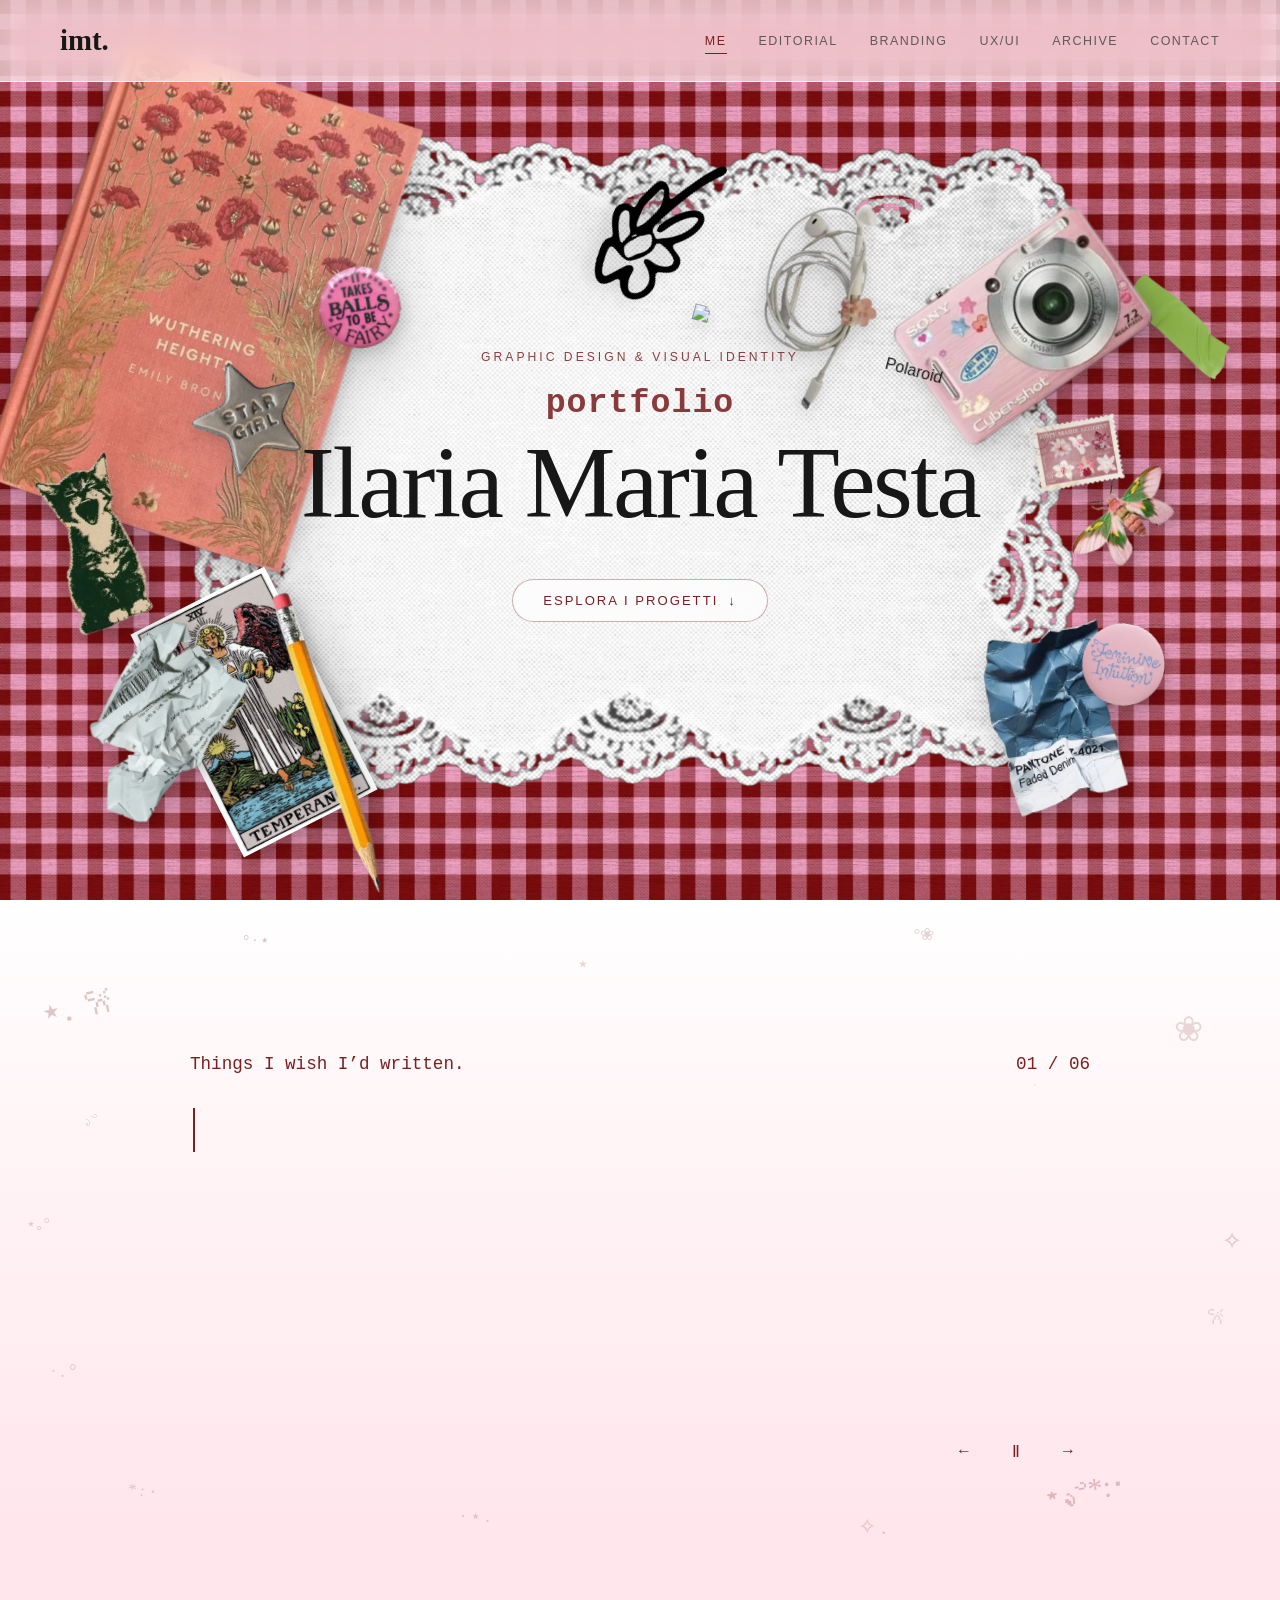
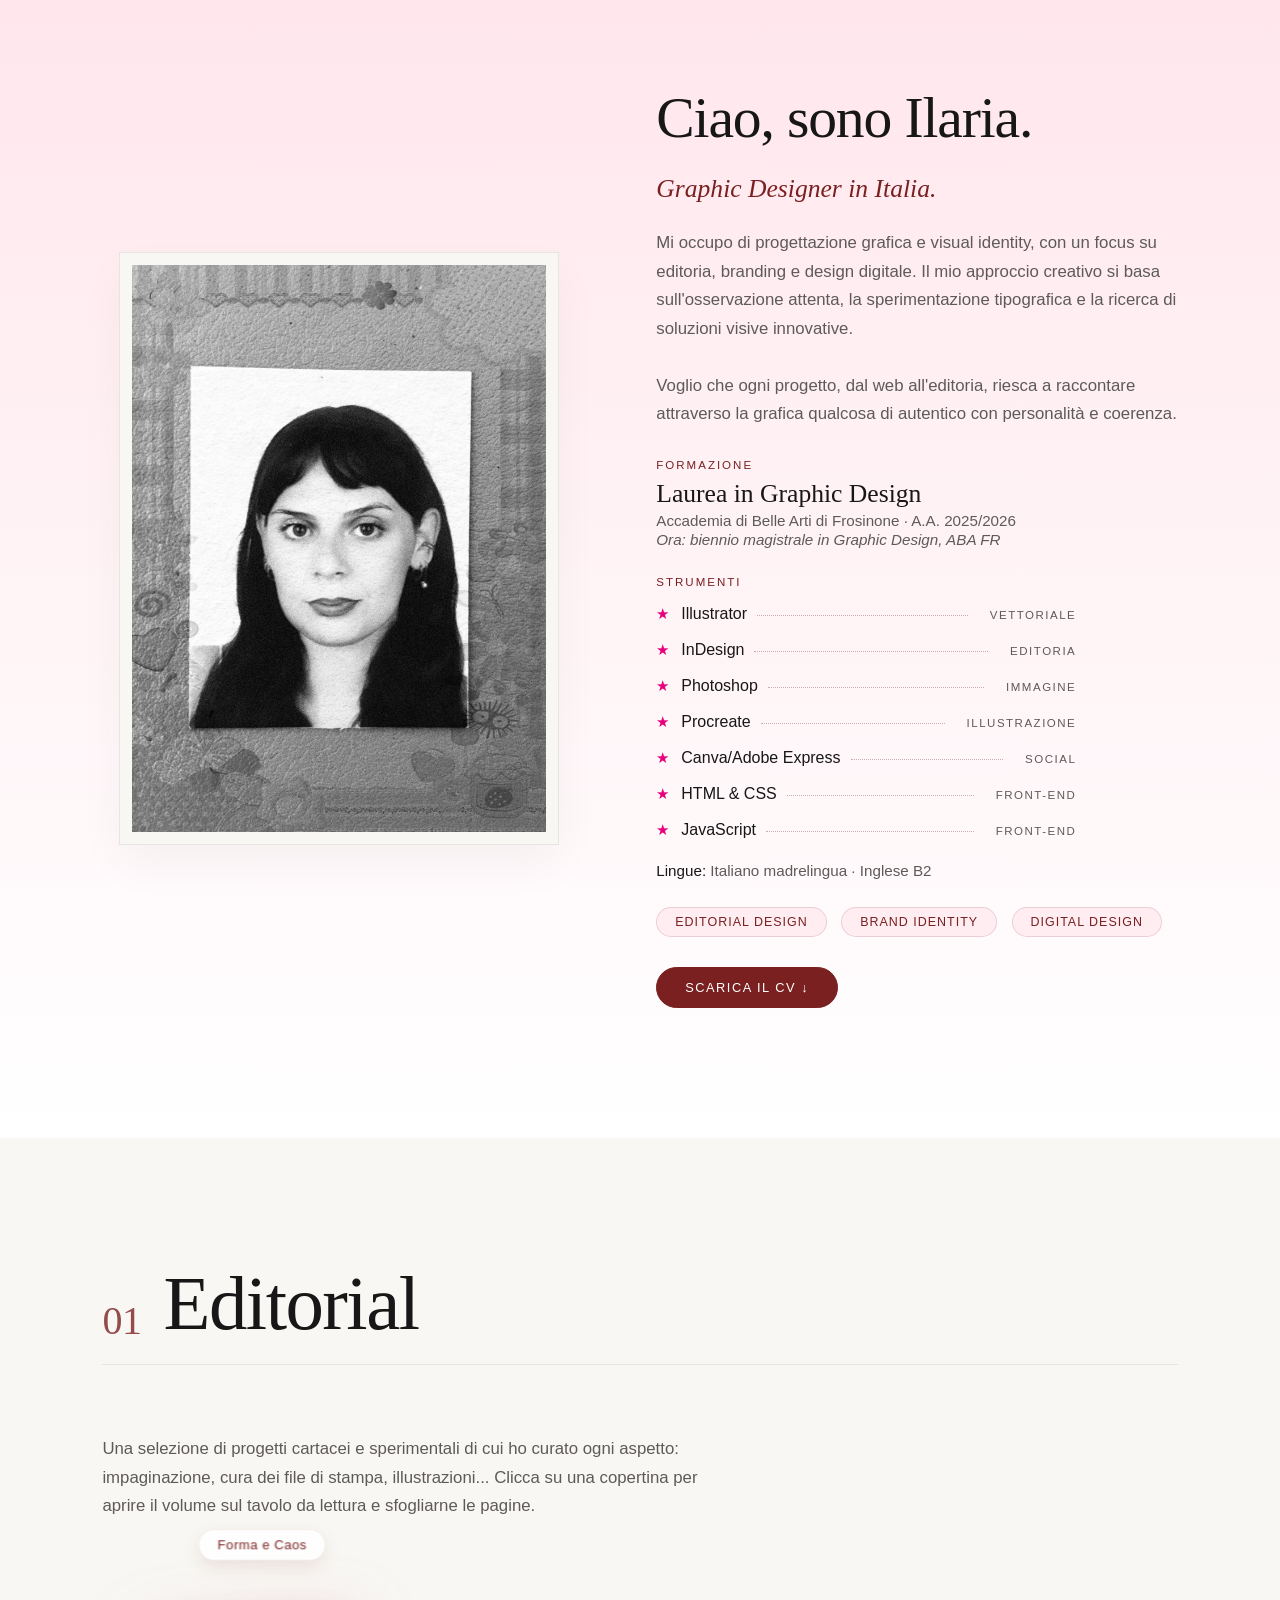
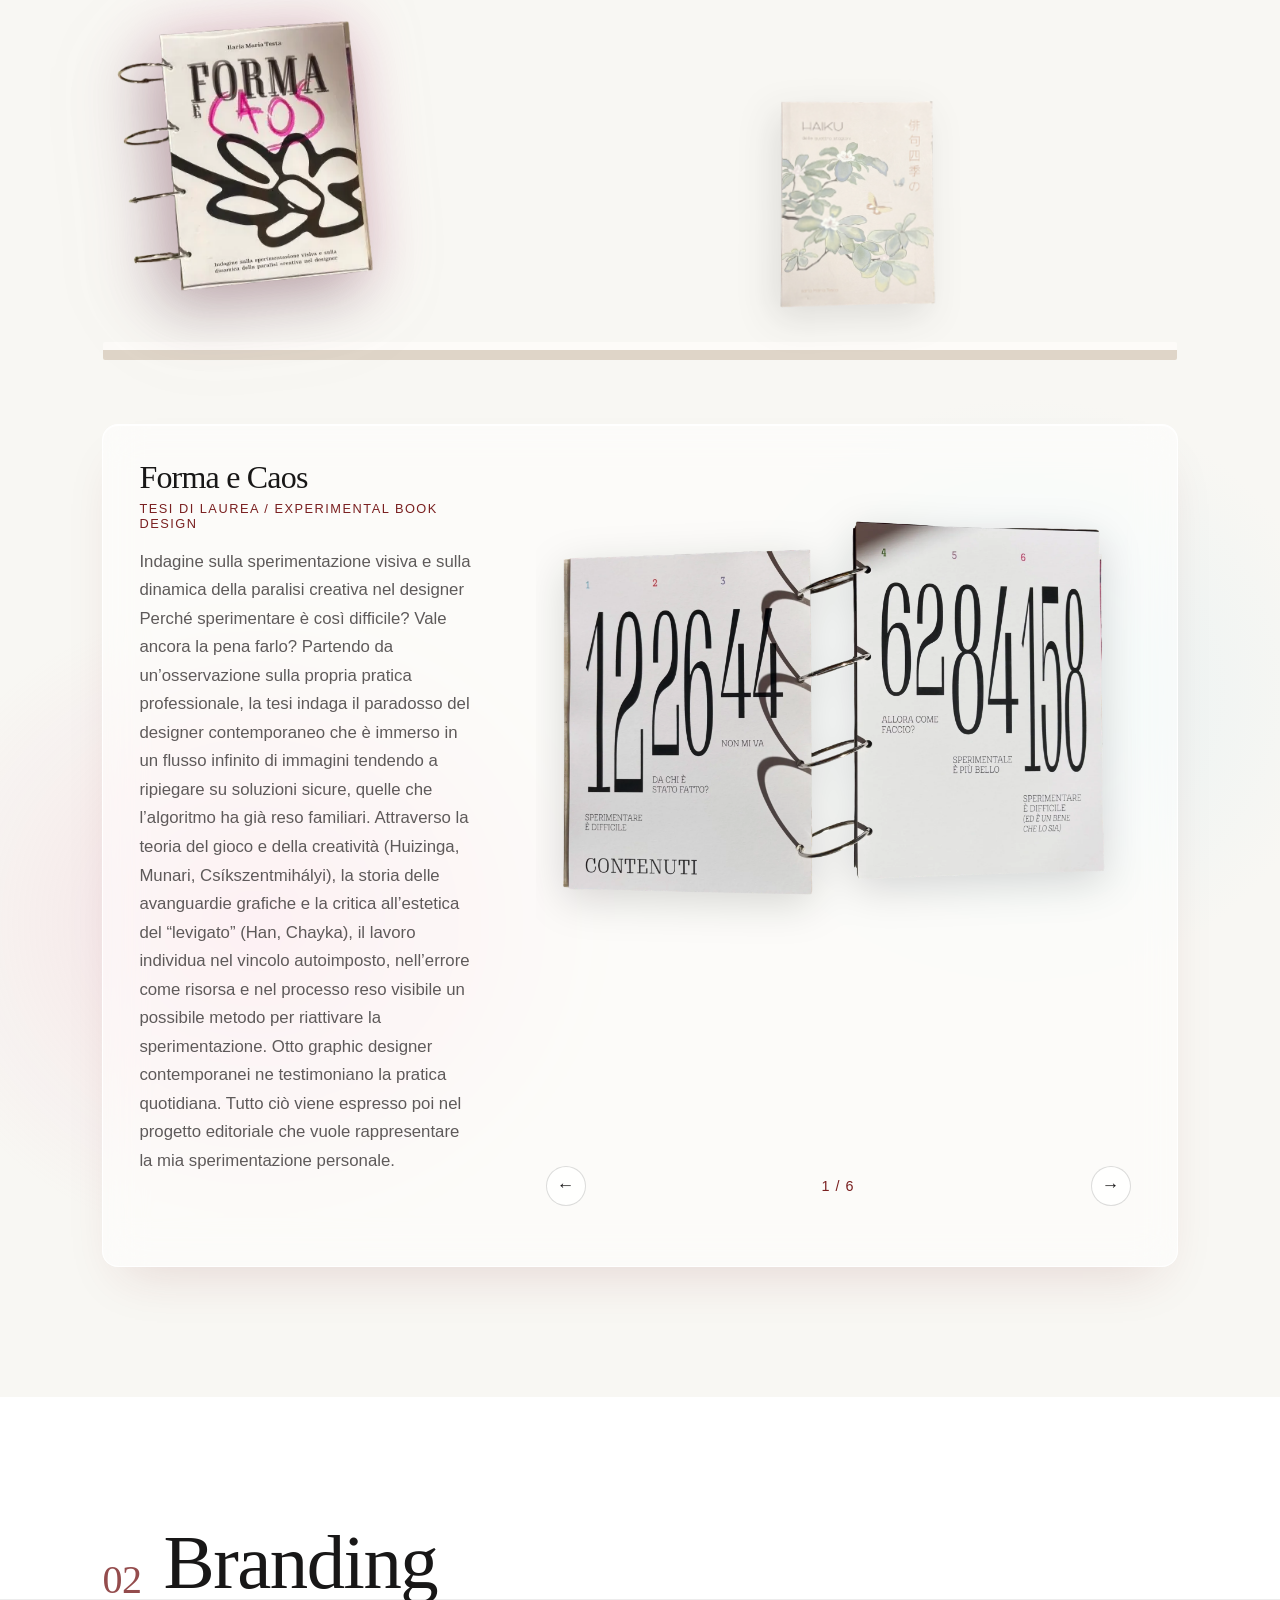
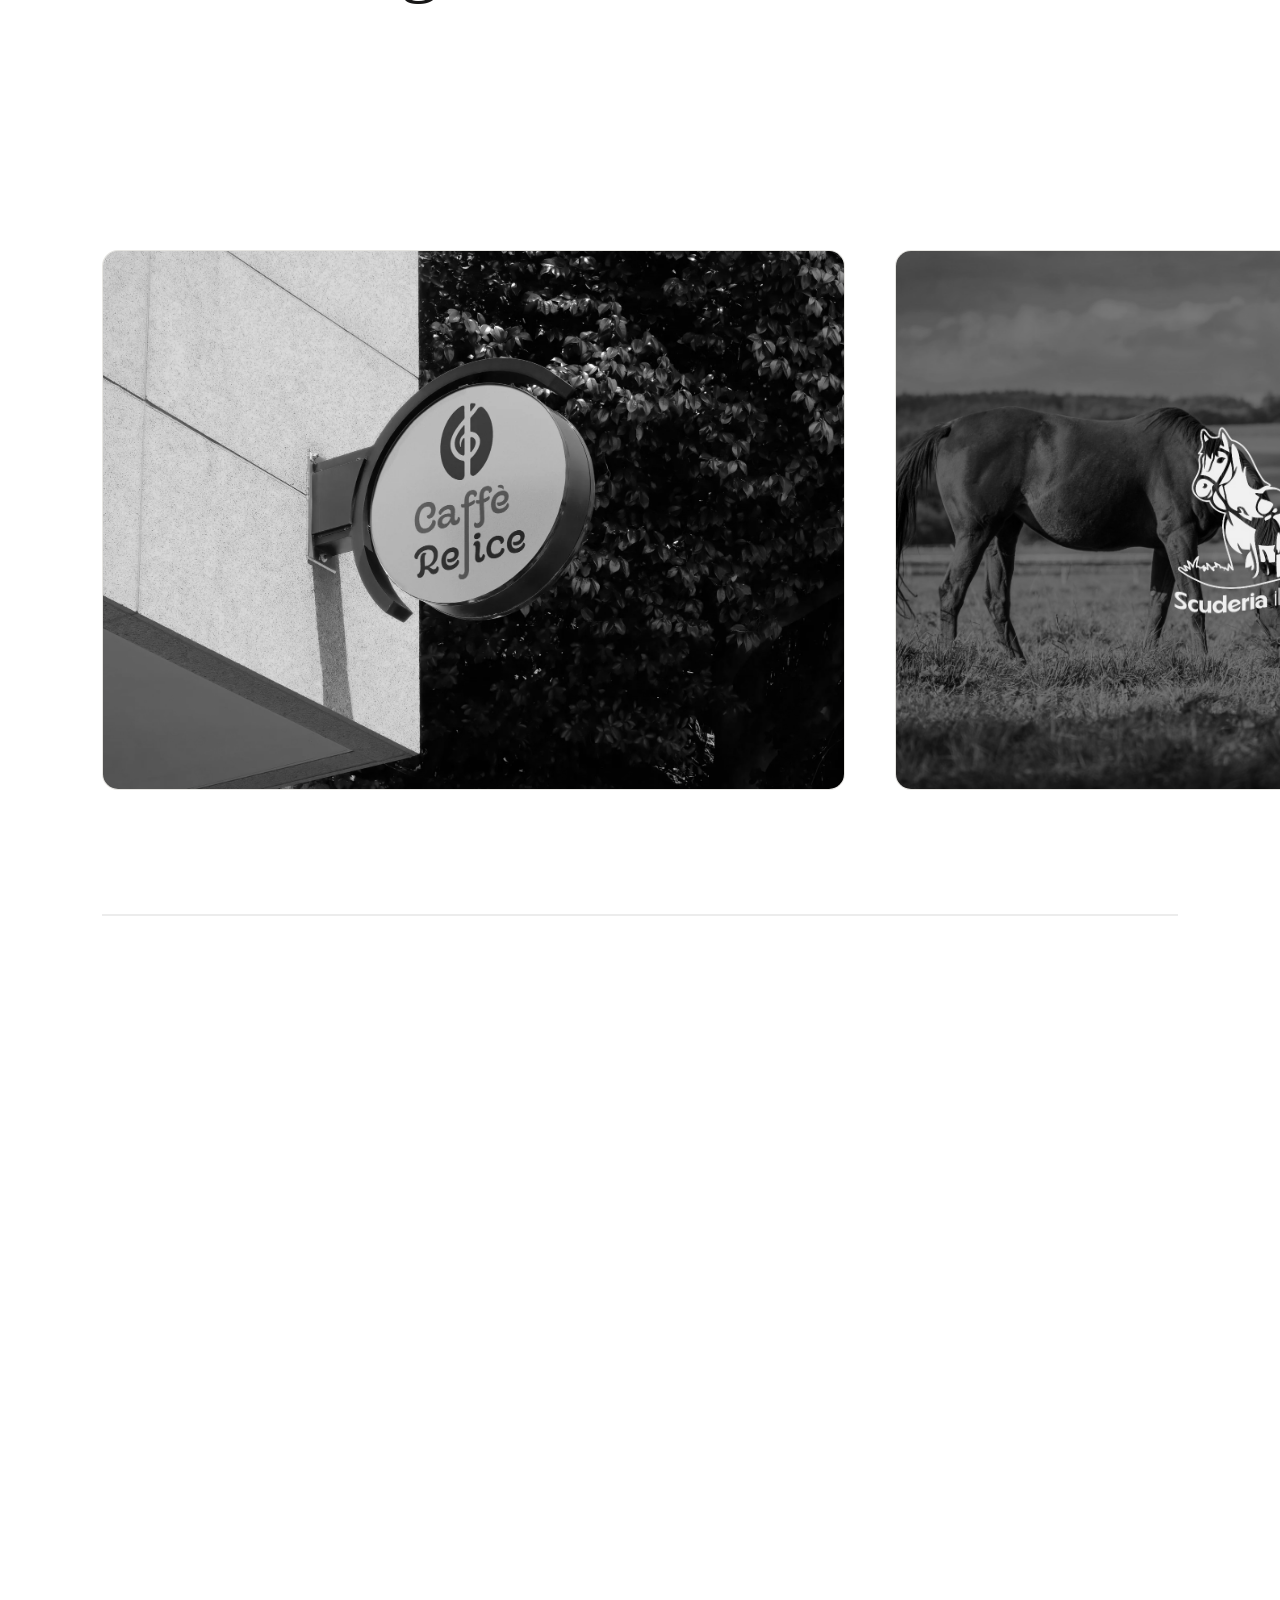
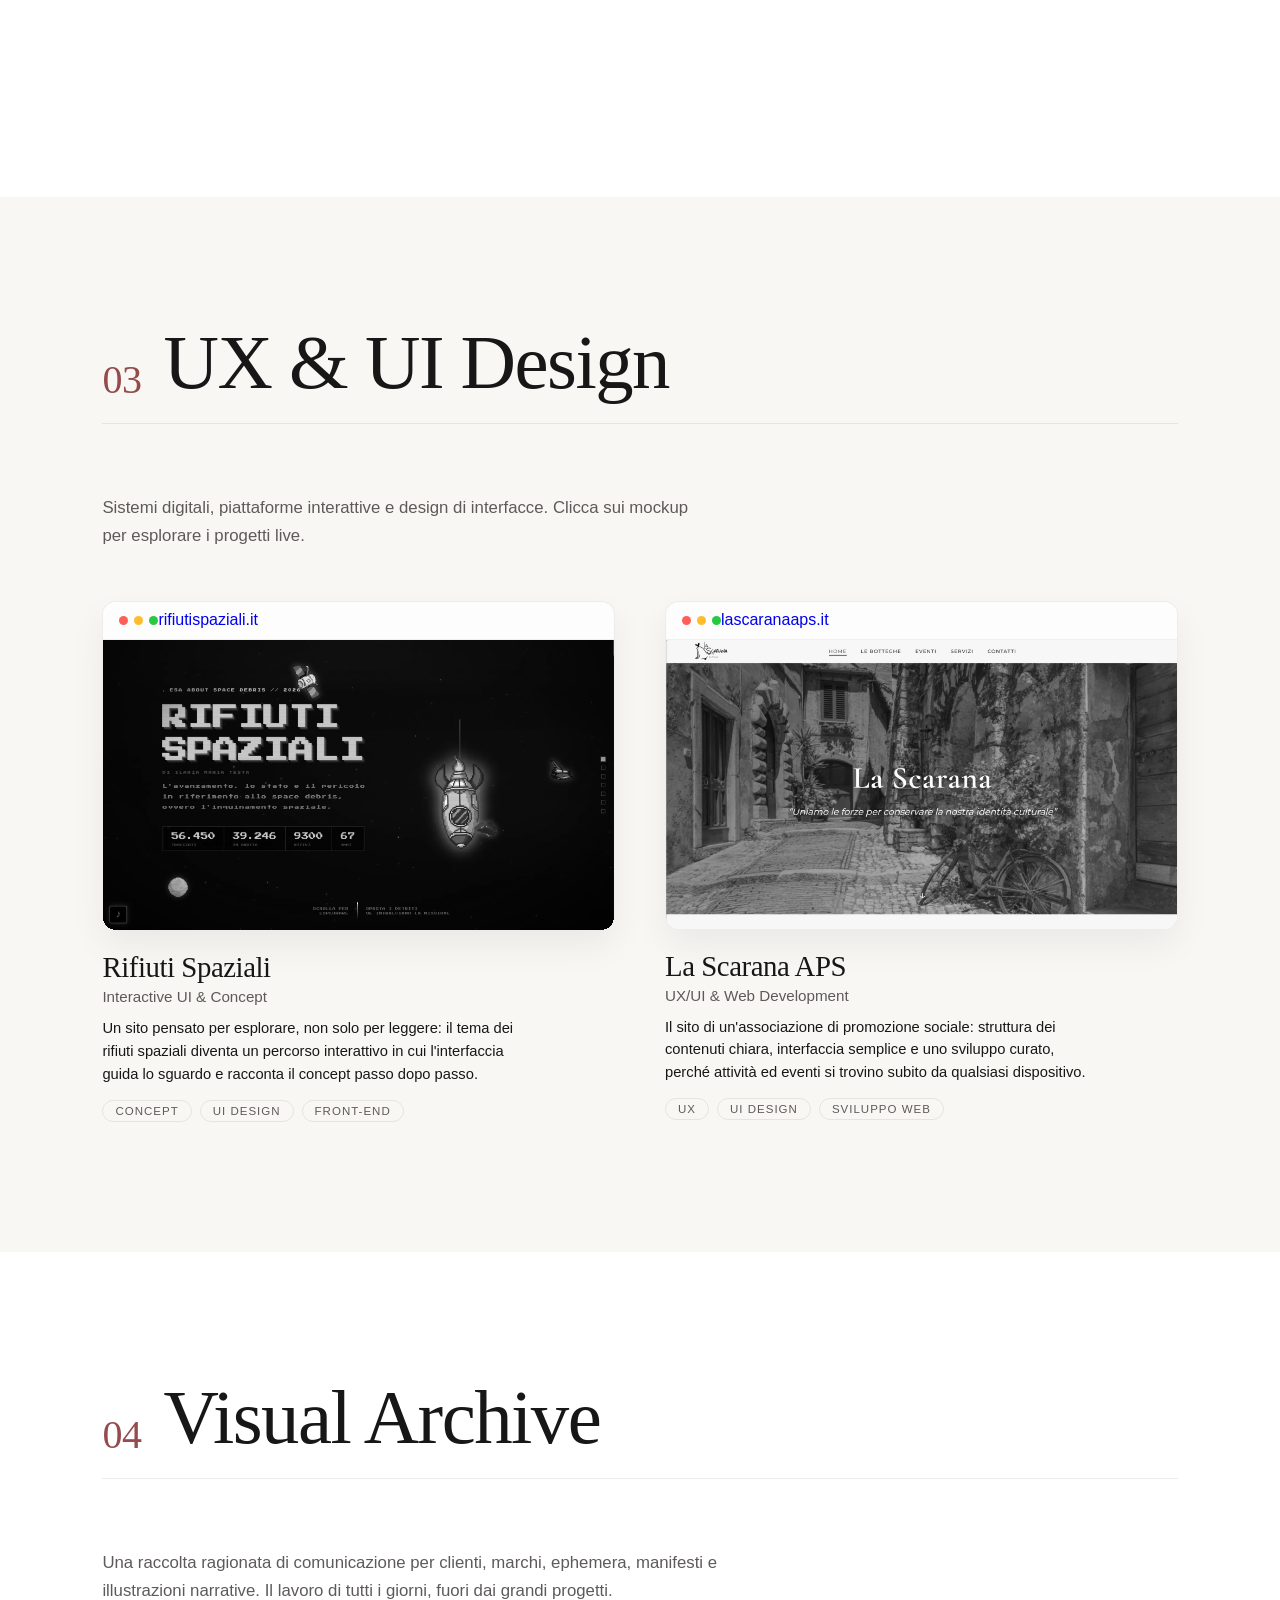
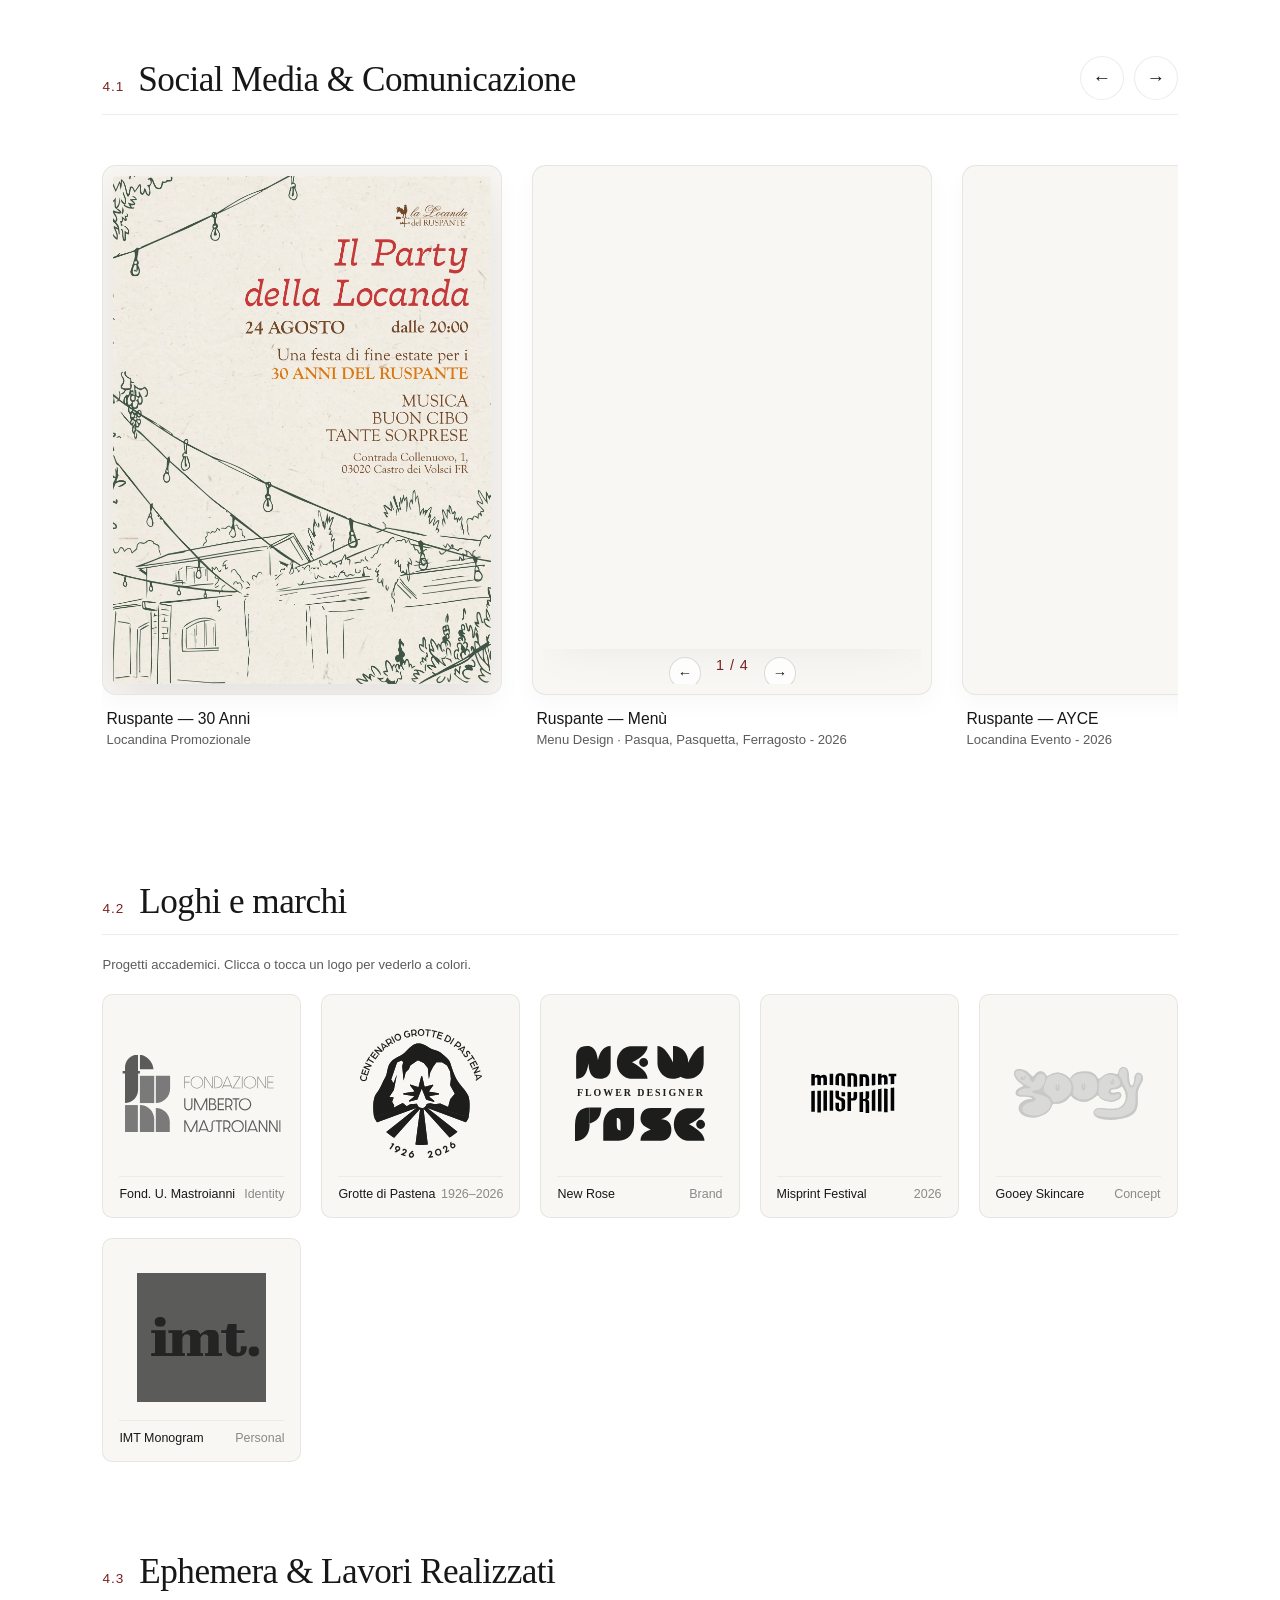
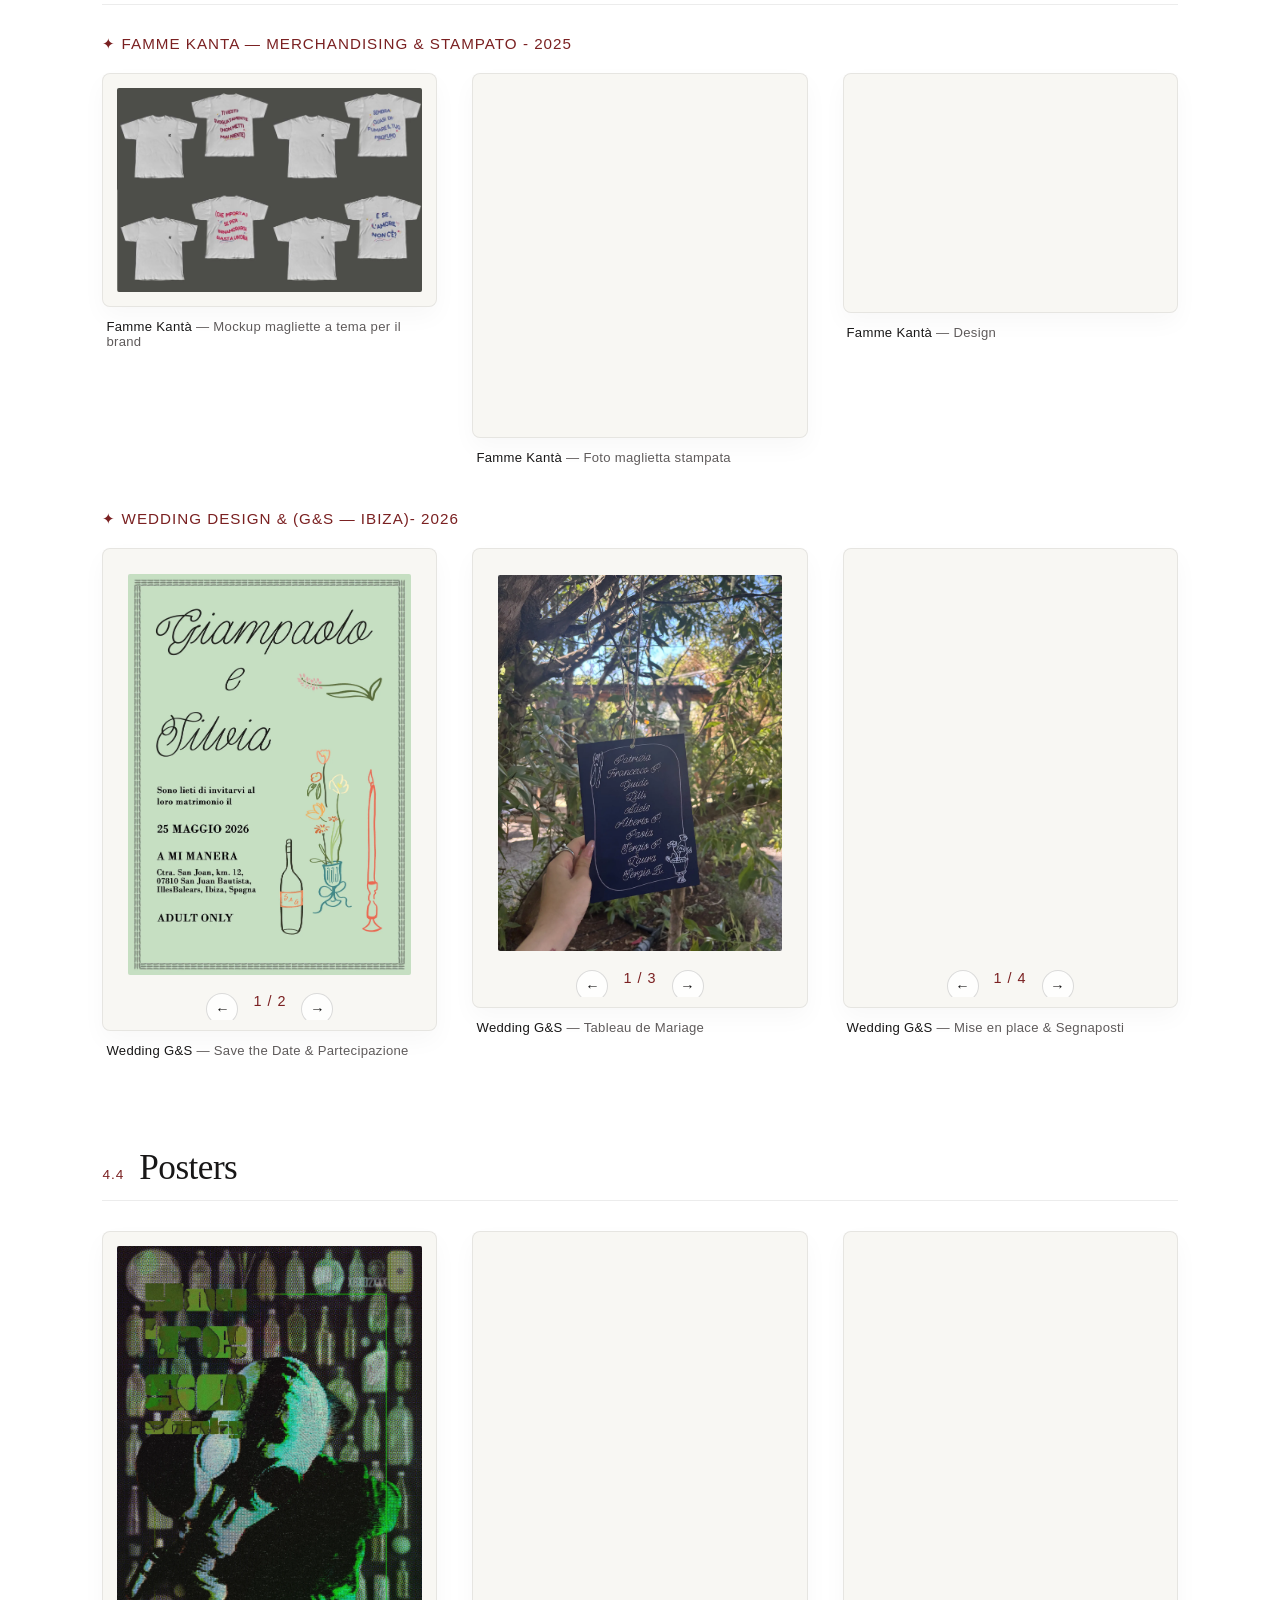
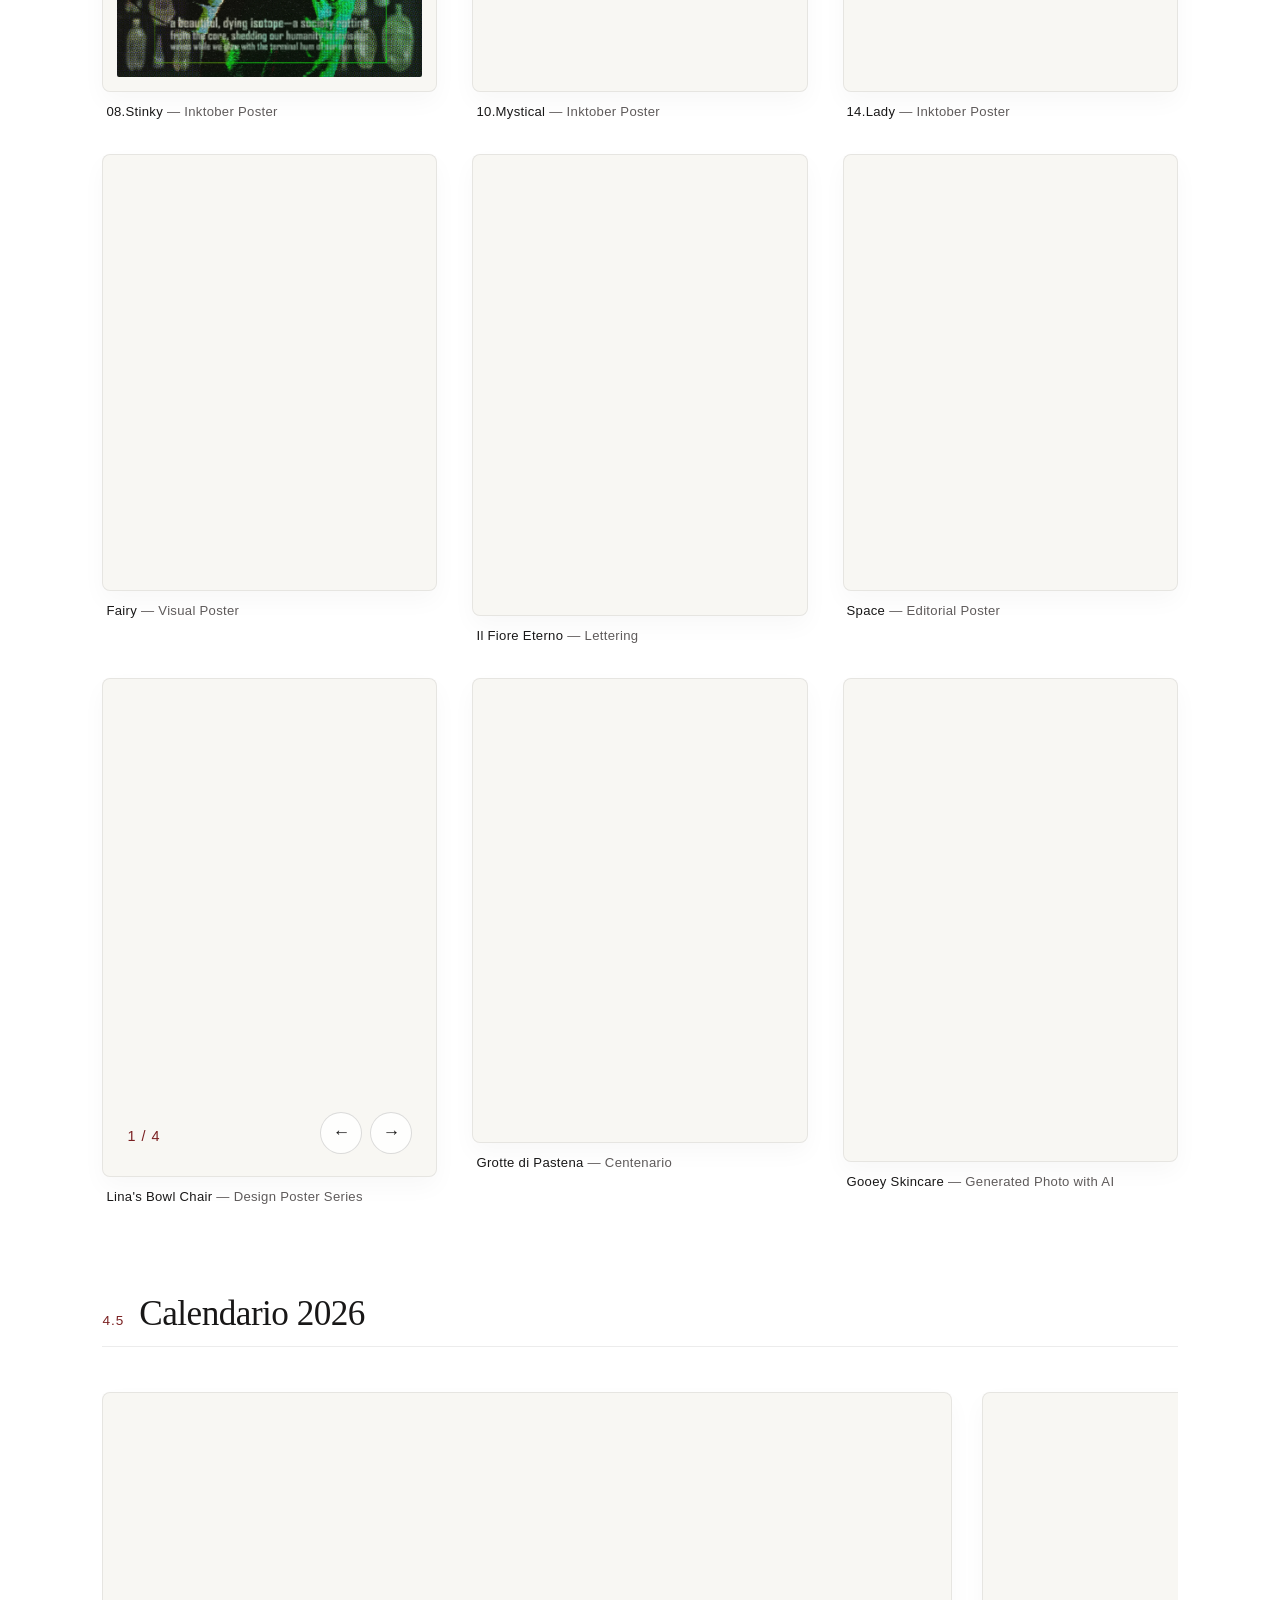
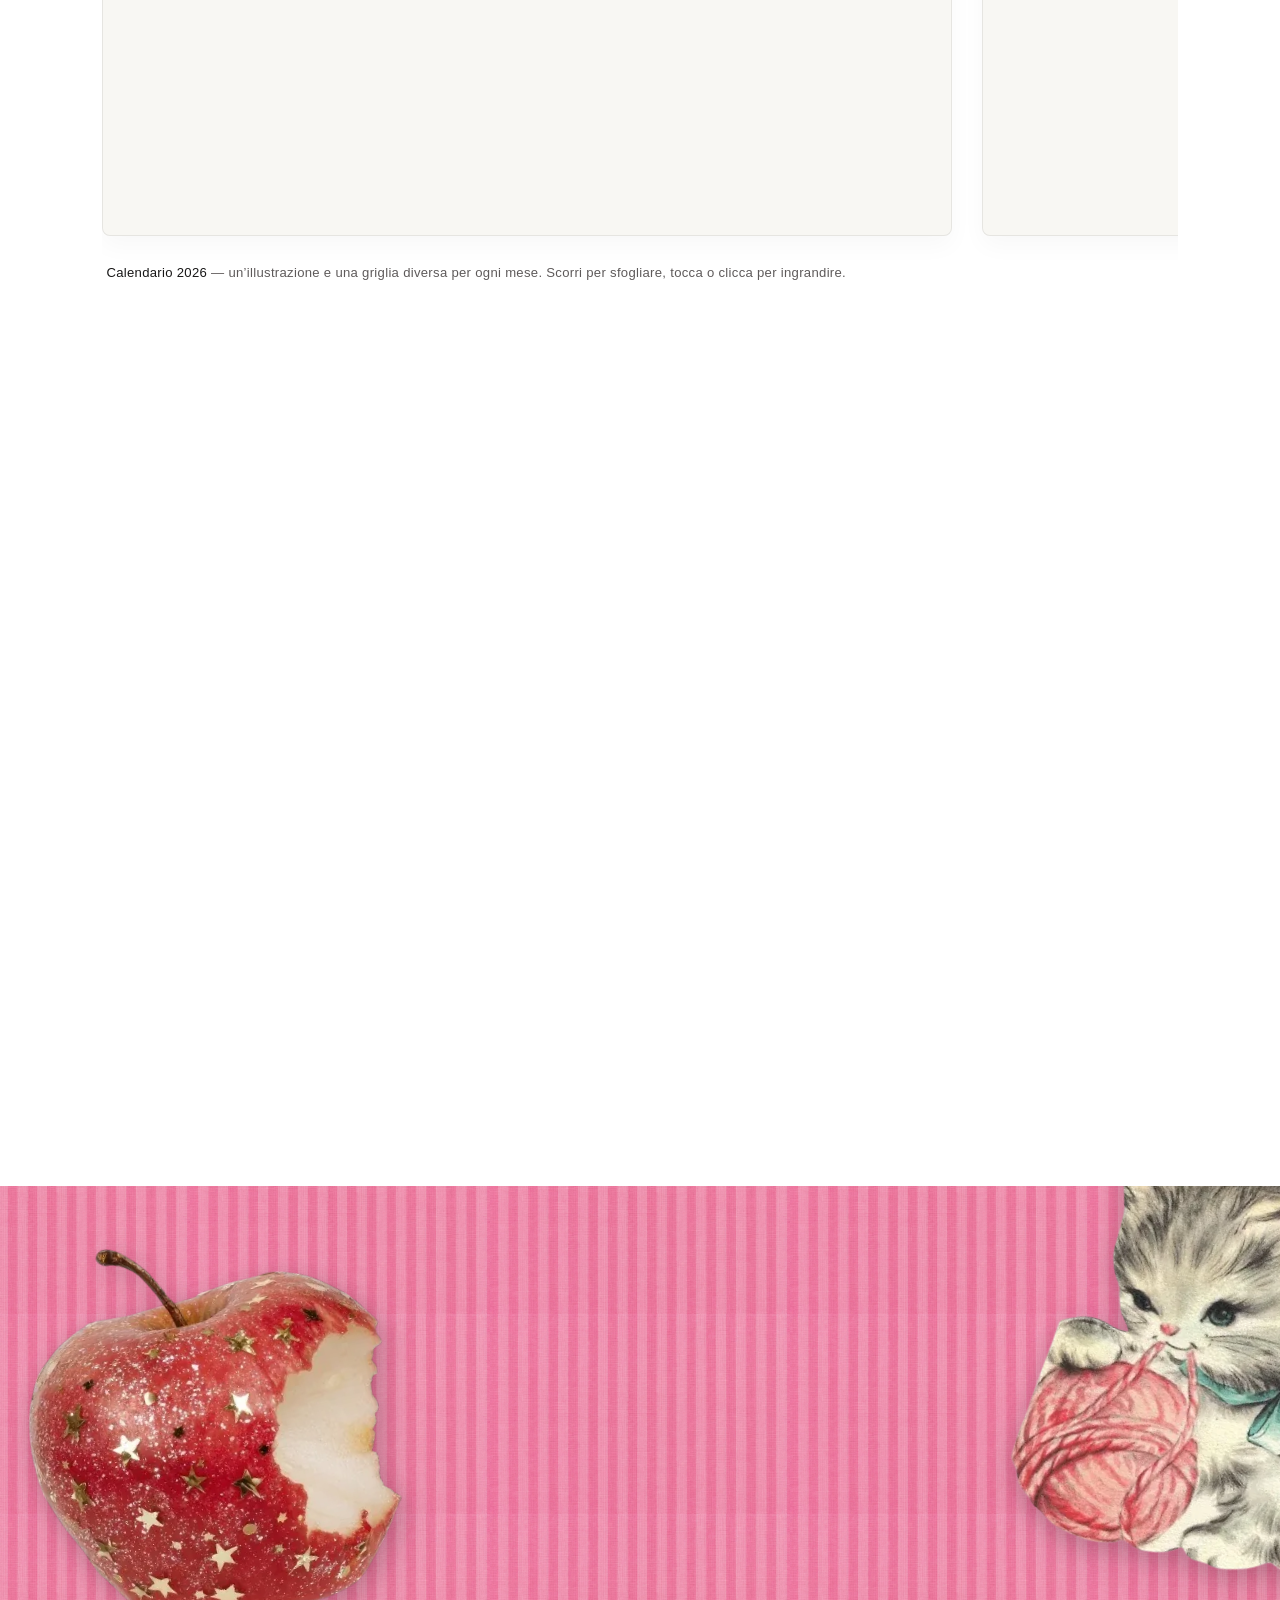
==== commit f5f79f5a: "diario emoji" ====
--- a/index.html
+++ b/index.html
@@ -28,7 +28,7 @@
     <link rel="stylesheet" href="https://use.typekit.net/iyq2gsr.css">
  
     <!-- Foglio di stile principale -->
-    <link rel="stylesheet" href="style.css?v=diario-1">
+    <link rel="stylesheet" href="style.css?v=diario-poetico-2">
 </head>
 <body>
  
@@ -195,6 +195,23 @@
          MANIFESTO & ABOUT ME
          ========================================== -->
     <section class="manifesto-section">
+        <div class="diary-constellation" aria-hidden="true">
+            <span class="diary-mark diary-mark-1">⋆. 𐙚</span>
+            <span class="diary-mark diary-mark-2">° · ⋆</span>
+            <span class="diary-mark diary-mark-3">❀</span>
+            <span class="diary-mark diary-mark-4">⋆.ೃ࿔*:･</span>
+            <span class="diary-mark diary-mark-5">· . °</span>
+            <span class="diary-mark diary-mark-6">✧</span>
+            <span class="diary-mark diary-mark-7">* : ･</span>
+            <span class="diary-mark diary-mark-8">⋆</span>
+            <span class="diary-mark diary-mark-9">°❀</span>
+            <span class="diary-mark diary-mark-10">· ⋆ .</span>
+            <span class="diary-mark diary-mark-11">𐙚</span>
+            <span class="diary-mark diary-mark-12">⋆｡°</span>
+            <span class="diary-mark diary-mark-13">·</span>
+            <span class="diary-mark diary-mark-14">✧ .</span>
+            <span class="diary-mark diary-mark-15">ೃ࿔</span>
+        </div>
         <div class="manifesto-ornament" aria-hidden="true"><span>Things I wish I’d written.</span><span class="manifesto-index">01 / 06</span></div>
         <div class="manifesto-text" id="dynamic-quote">
             <span class="quote-item is-active">“Collect and understand and use as many codes of visual culture as possible.” <br>
--- a/style.css
+++ b/style.css
@@ -2333,3 +2333,37 @@
 #me.me-layout::before { content:''; position:absolute; inset:0; left:50%; width:100vw; transform:translateX(-50%); background:linear-gradient(180deg,#ffe5ec 0%,#fff1f4 42%,var(--bg-white) 100%); z-index:-1; pointer-events:none; }
 @media(max-width:768px){.manifesto-section{padding:72px 7% 42px;}.manifesto-text{font-size:clamp(1.45rem,5.4vw,2rem);}.manifesto-ornament{margin-bottom:20px;}}
 @media(prefers-reduced-motion:reduce){.note-typed::after{display:none;}}
+
+/* Costellazione di segni digitati: solo decorazione, nessun listener aggiuntivo. */
+.manifesto-section { position:relative; isolation:isolate; overflow:hidden; }
+.diary-constellation { position:absolute; inset:0; z-index:-1; pointer-events:none; overflow:hidden; user-select:none; }
+.diary-mark { position:absolute; display:block; white-space:nowrap; color:#7a2021; font-family:Georgia,"Segoe UI Symbol","Noto Sans Symbols 2",serif; font-weight:400; line-height:1; opacity:var(--ink,.19); font-size:var(--size,18px); transform:rotate(var(--tilt,0deg)); }
+.diary-mark-1 { left:3%; top:13%; --size:clamp(20px,3vw,38px); --tilt:-12deg; --ink:.24; }
+.diary-mark-2 { left:19%; top:5%; --size:15px; --ink:.28; }
+.diary-mark-3 { right:6%; top:17%; --size:35px; --ink:.16; }
+.diary-mark-4 { right:12%; bottom:8%; --size:clamp(16px,2.4vw,30px); --tilt:-8deg; --ink:.24; }
+.diary-mark-5 { left:4%; bottom:27%; --size:18px; }
+.diary-mark-6 { right:3%; top:50%; --size:24px; --ink:.23; }
+.diary-mark-7 { left:10%; bottom:9%; --size:16px; --tilt:9deg; }
+.diary-mark-8 { left:45%; top:8%; --size:22px; --ink:.16; }
+.diary-mark-9 { right:27%; top:4%; --size:17px; }
+.diary-mark-10 { left:36%; bottom:5%; --size:18px; }
+.diary-mark-11 { right:4%; bottom:35%; --size:24px; --ink:.15; }
+.diary-mark-12 { left:2%; top:48%; --size:16px; }
+.diary-mark-13 { right:19%; top:27%; --size:15px; --ink:.09; }
+.diary-mark-14 { left:67%; bottom:3%; --size:22px; }
+.diary-mark-15 { left:7%; top:32%; --size:16px; --ink:.12; }
+@keyframes diary-breathe { 0%,100% { opacity:var(--ink,.19); } 50% { opacity:.055; } }
+.note-running .diary-mark:is(.diary-mark-2,.diary-mark-3,.diary-mark-6,.diary-mark-8) { animation:diary-breathe 7s ease-in-out infinite alternate; }
+.note-running .diary-mark-3 { animation-delay:-2s; }
+.note-running .diary-mark-6 { animation-delay:-4s; }
+@media(max-width:768px) {
+ .diary-mark-1 { left:5%; top:4%; --size:21px; }
+ .diary-mark-3 { right:5%; top:5%; --size:23px; }
+ .diary-mark-4 { right:6%; bottom:3%; --size:18px; }
+ .diary-mark-7 { left:7%; bottom:4%; --size:15px; }
+ .diary-mark:is(.diary-mark-5,.diary-mark-6,.diary-mark-11,.diary-mark-12,.diary-mark-13,.diary-mark-15) { display:none; }
+ .diary-mark-10 { left:43%; bottom:2%; --size:12px; }
+ .diary-mark-14 { display:none; }
+}
+@media(prefers-reduced-motion:reduce) { .note-running .diary-mark { animation:none !important; } }
